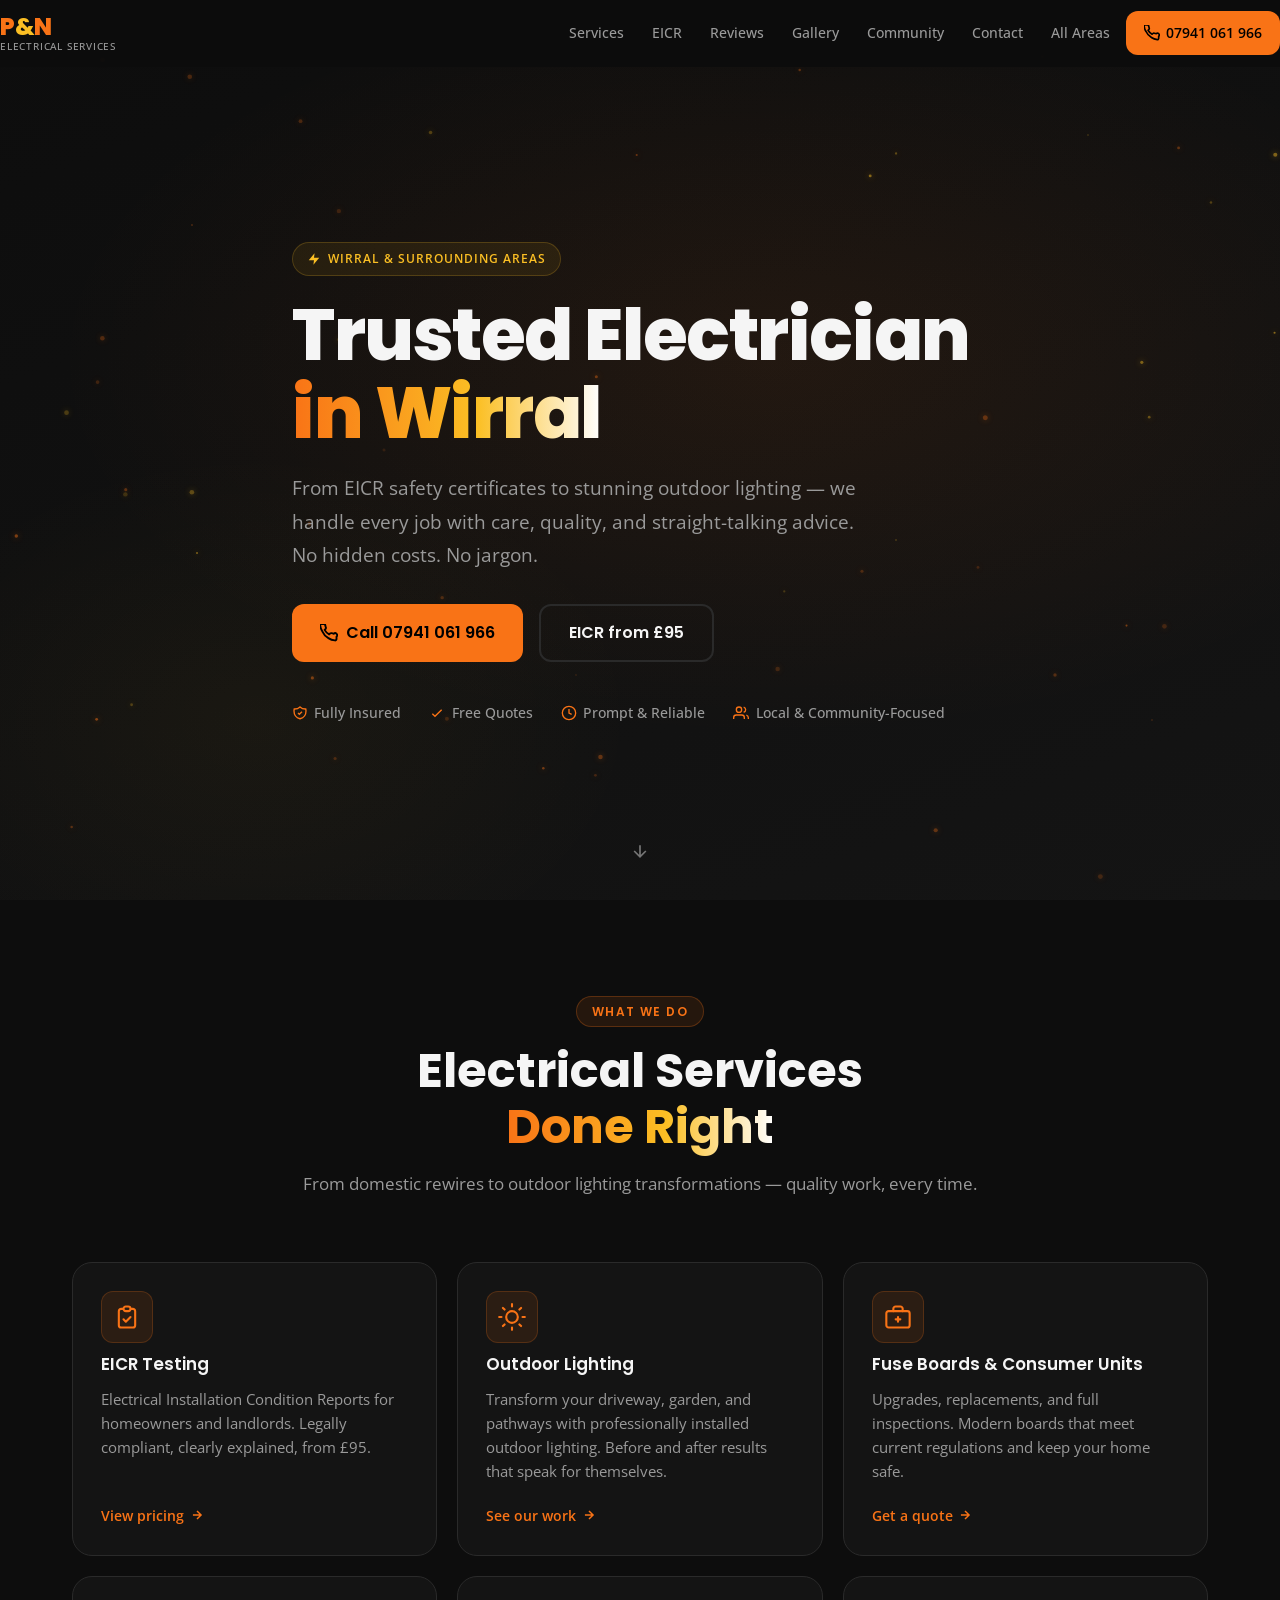
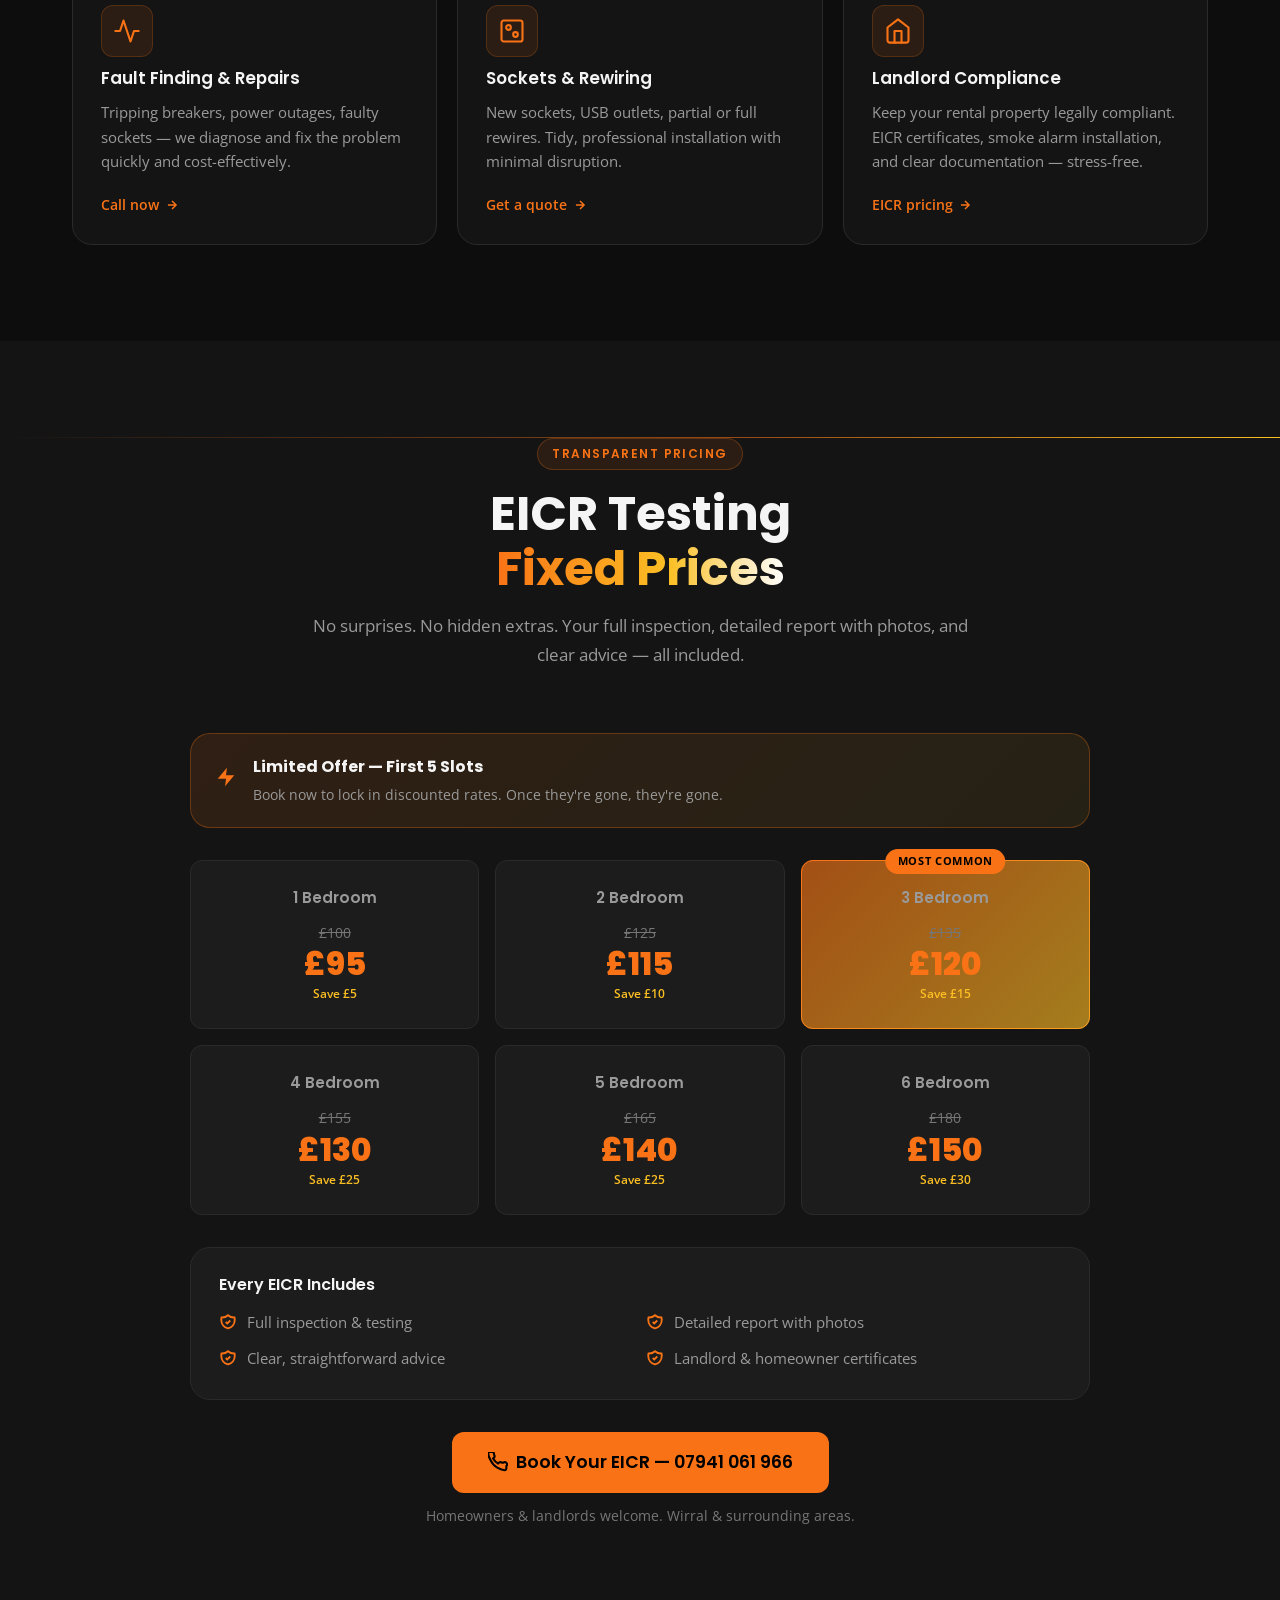
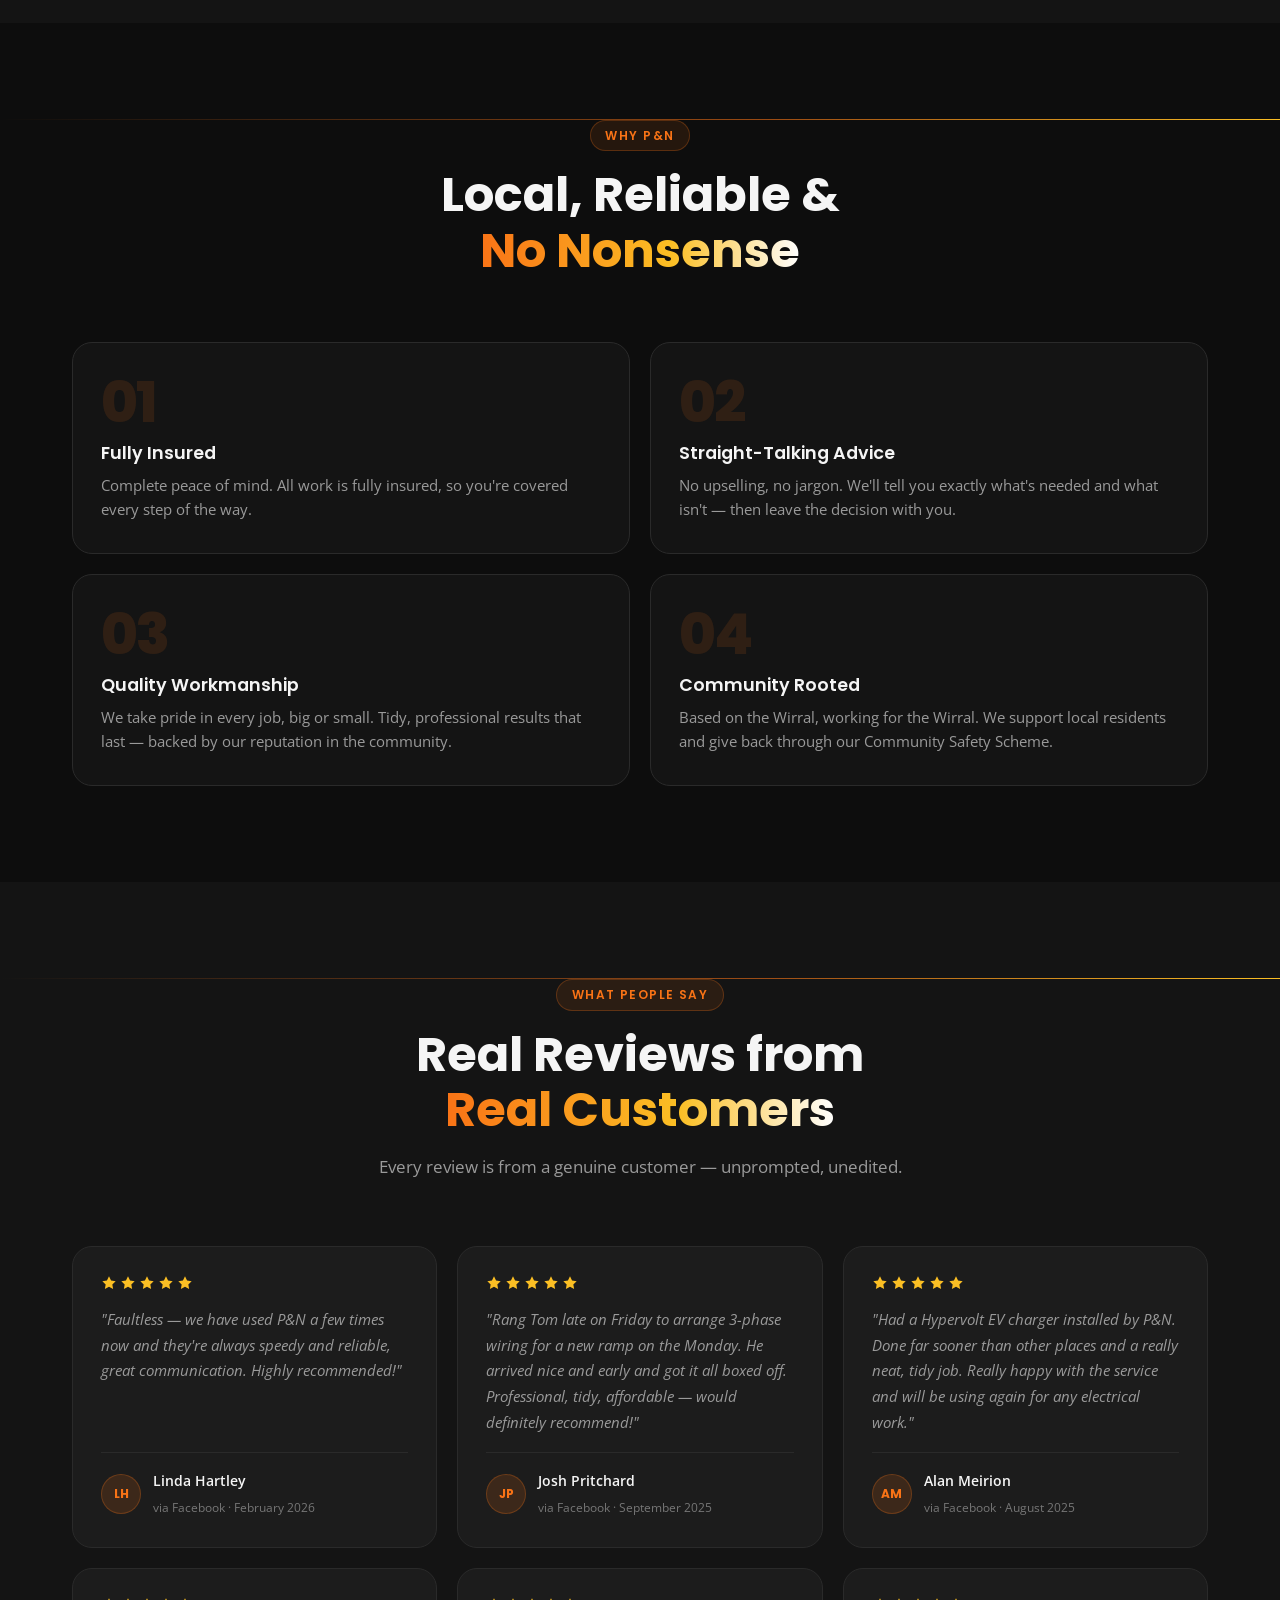
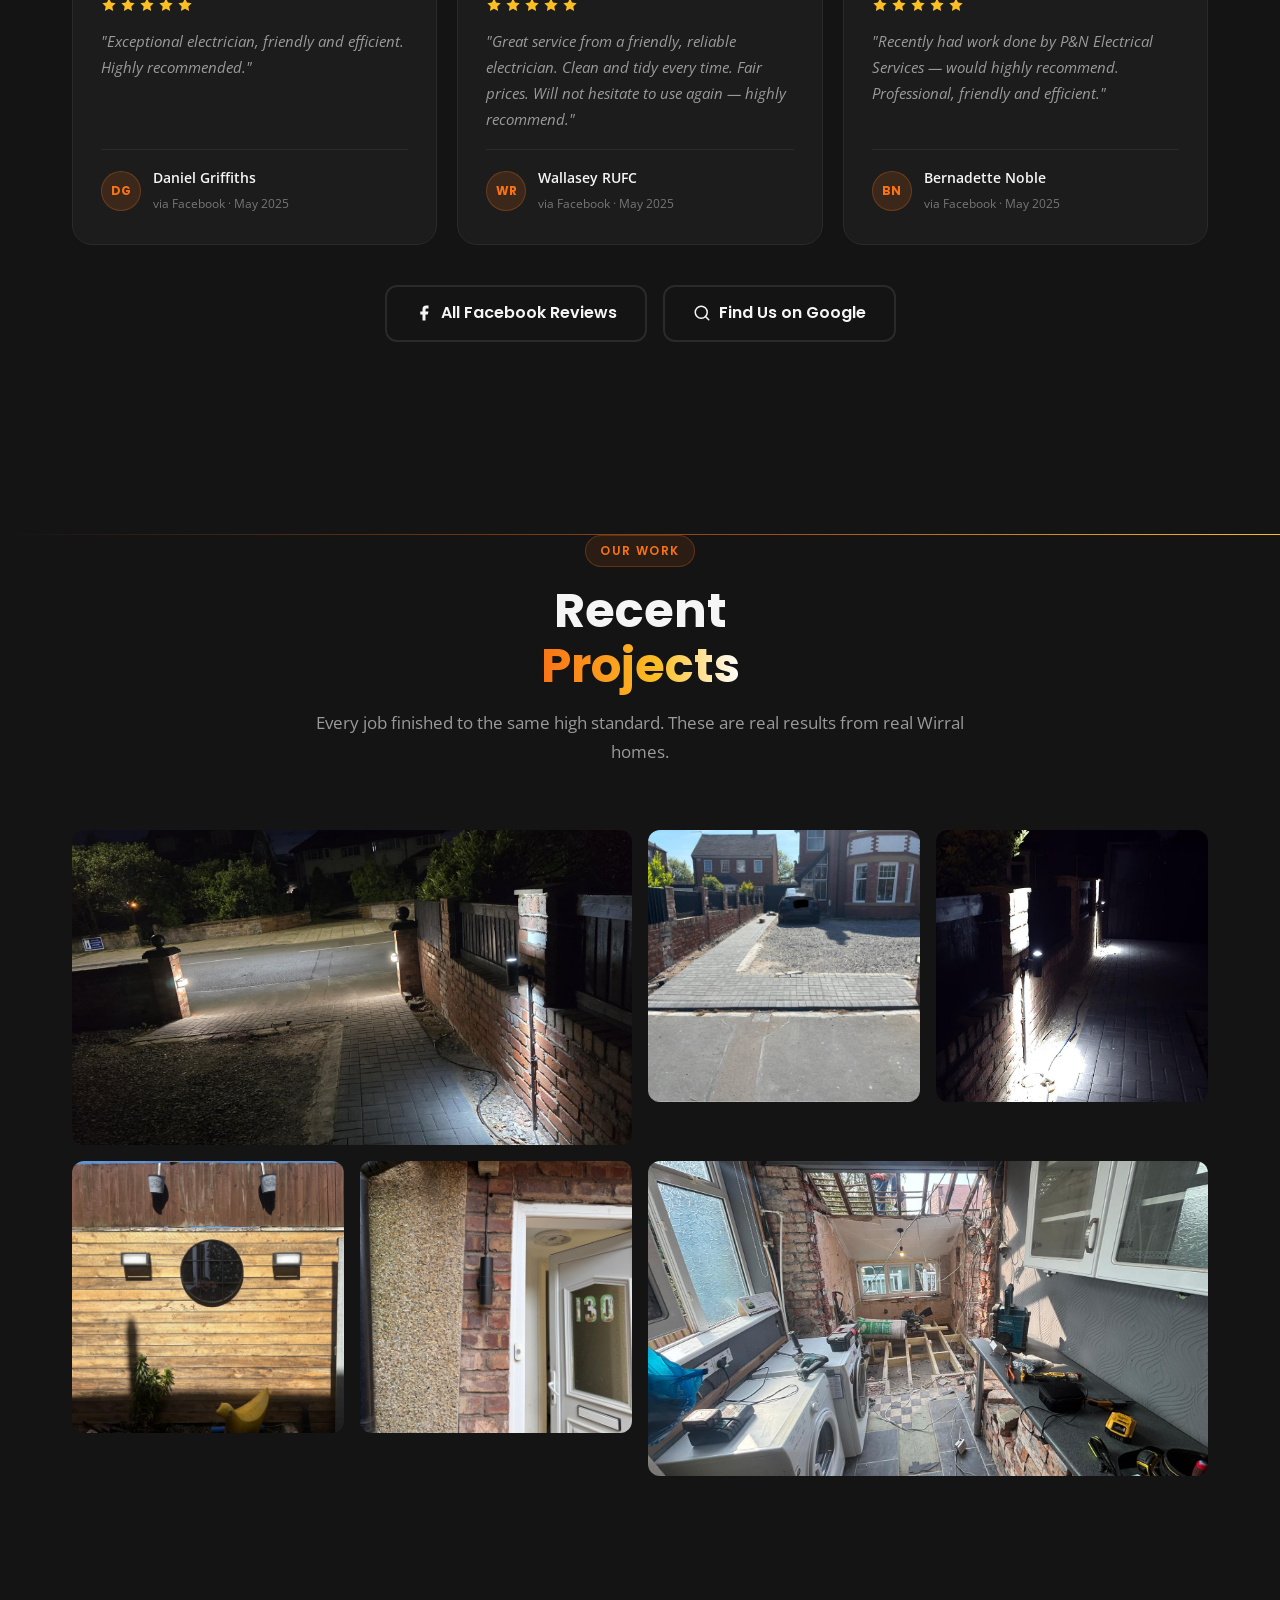
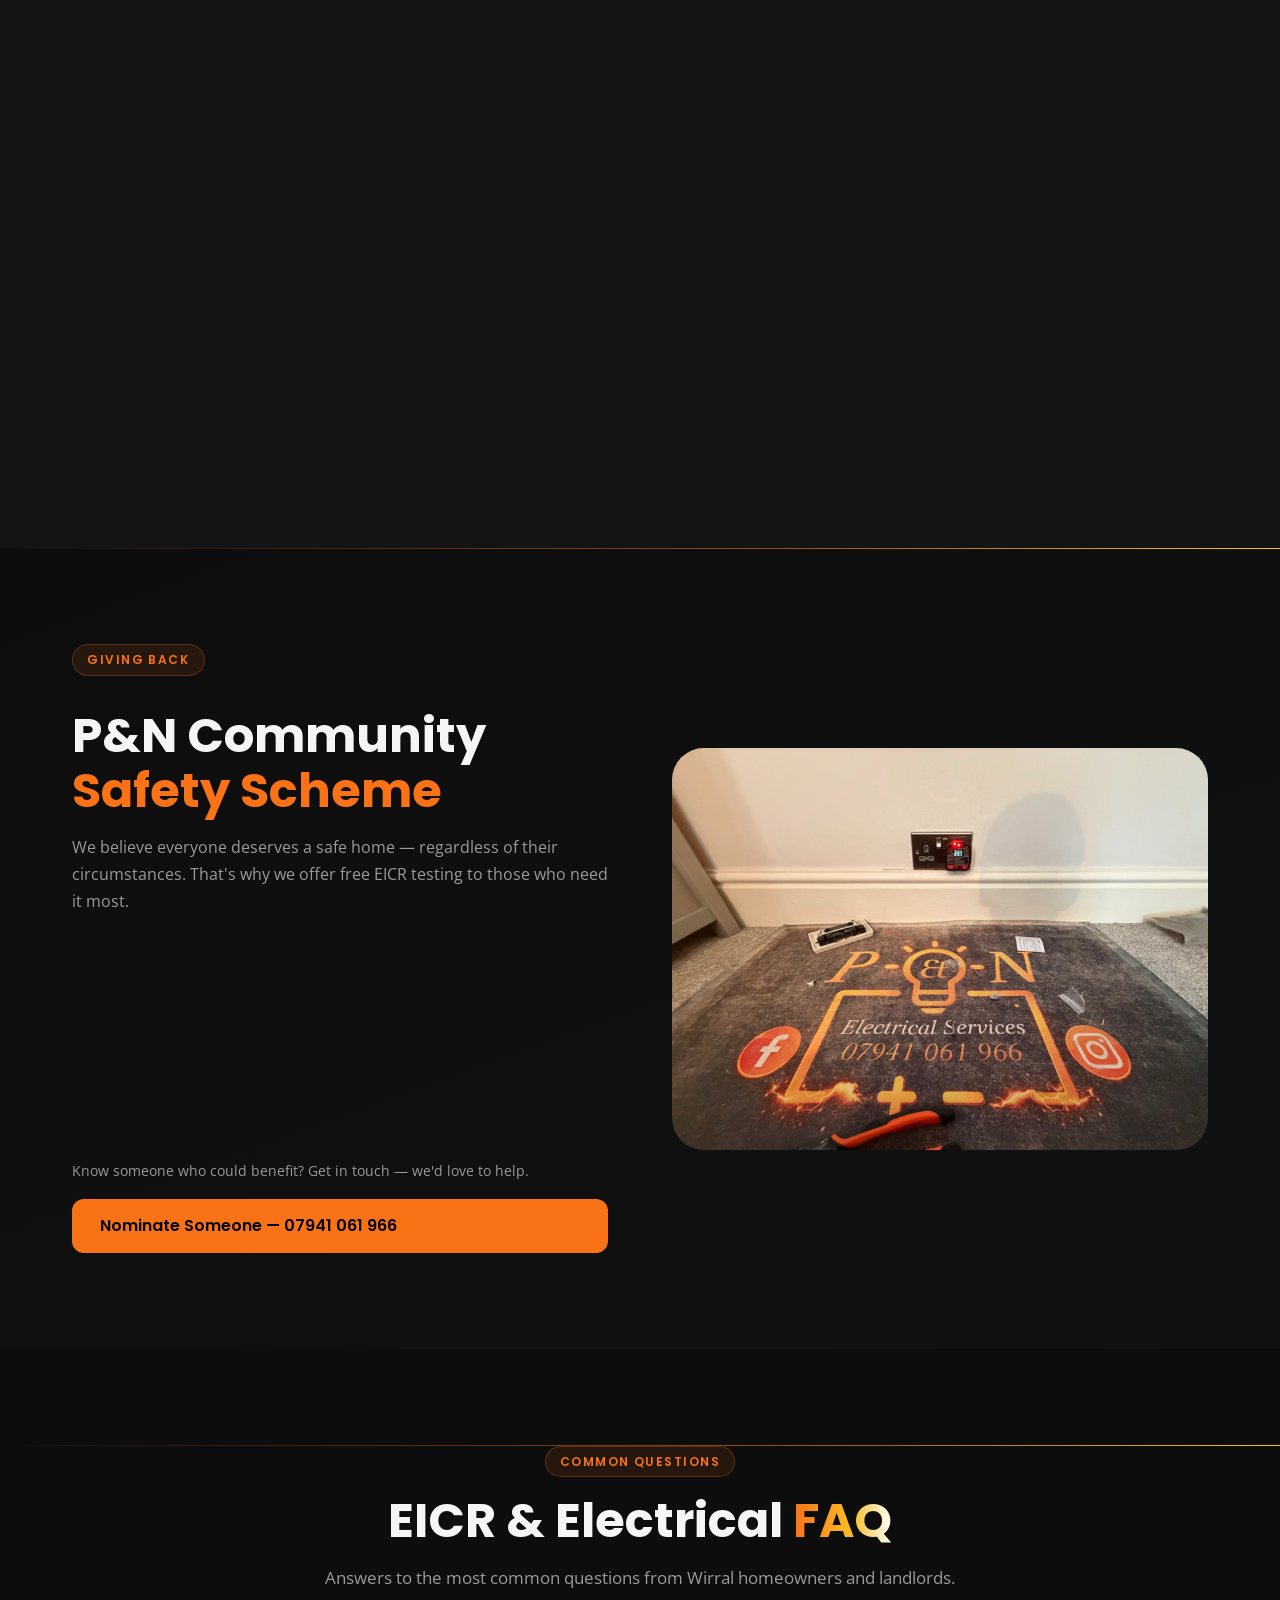
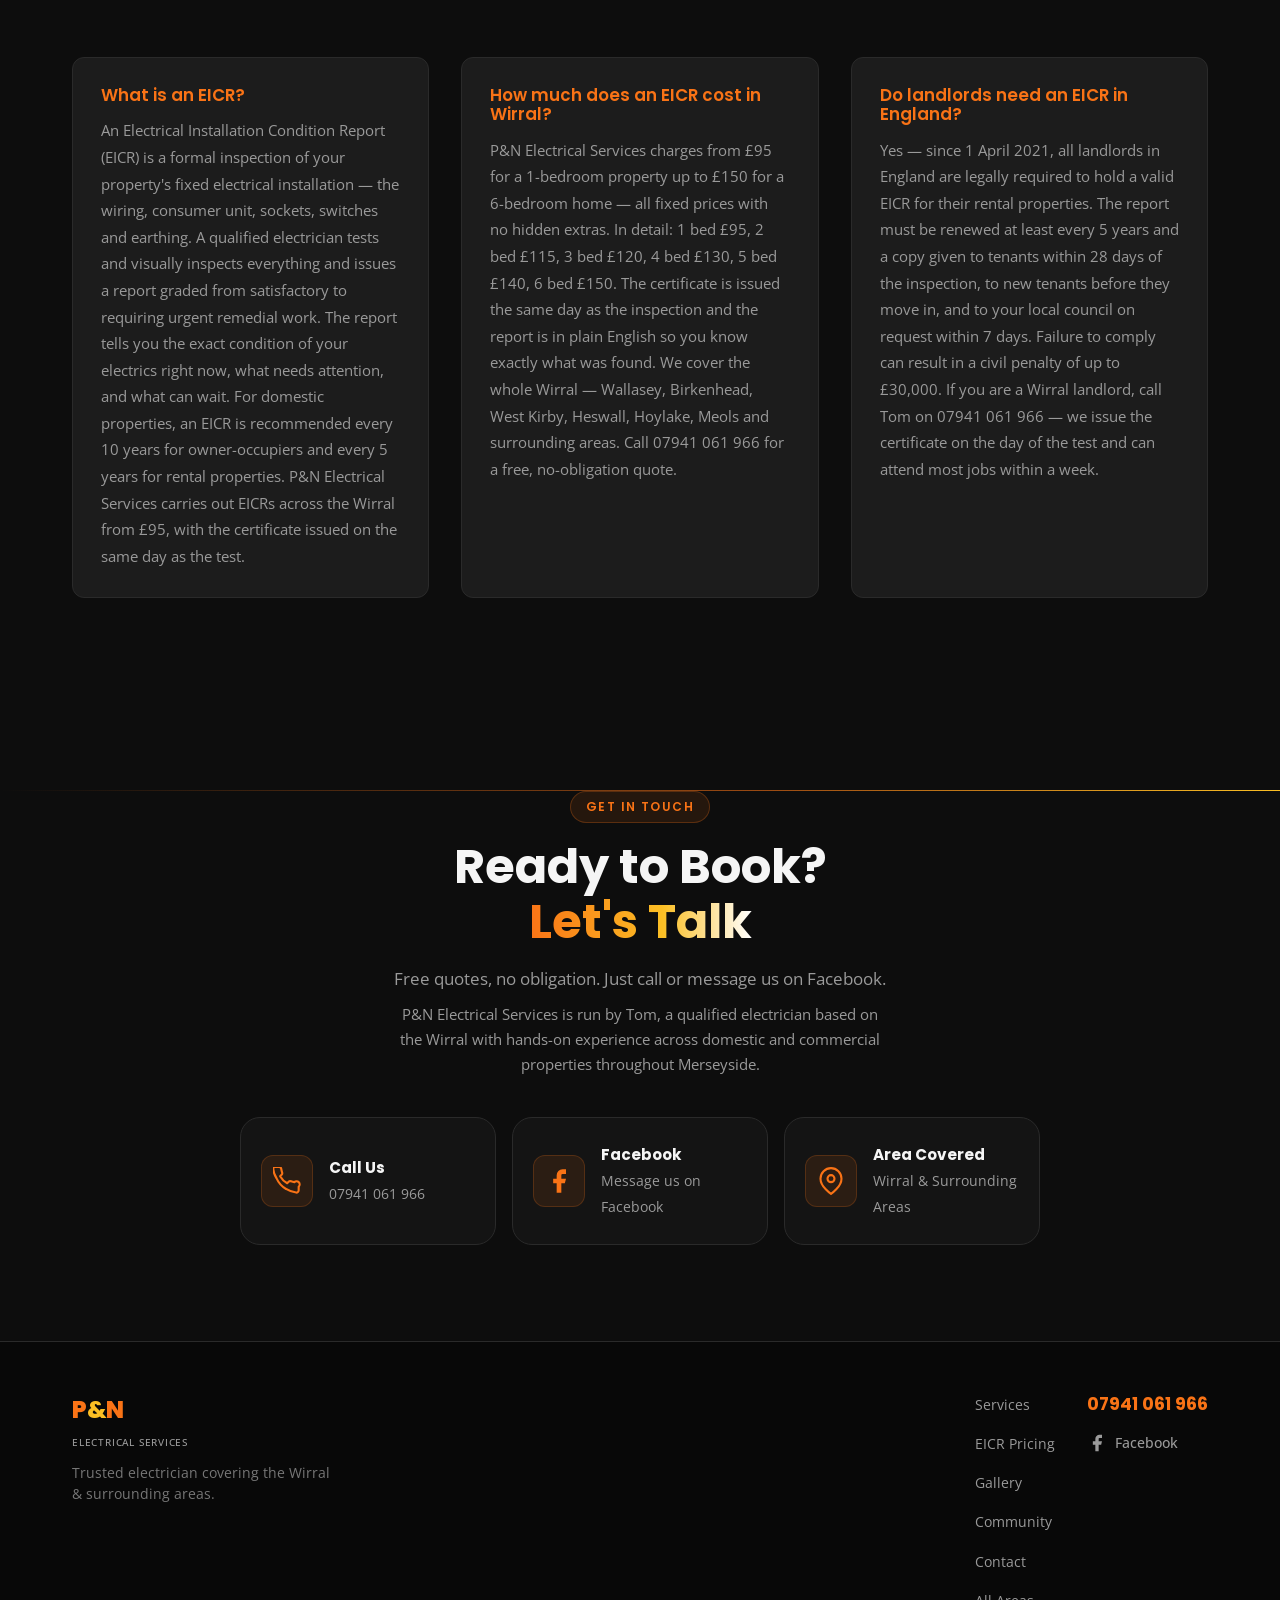
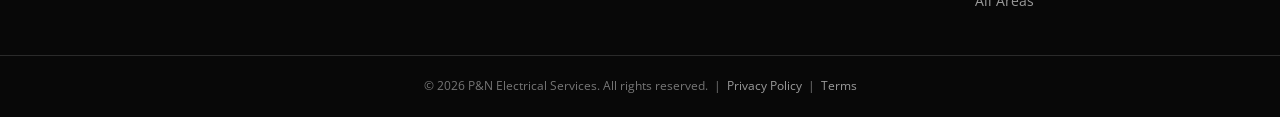
==== index.html @ fb9aa021 "feat: SEO audit fixes — schema, sitemap, llms.txt - FAQPage JSON-LD added to homepage (EICR pricing," ====
<!DOCTYPE html>
<html lang="en">
<head>
  <meta charset="UTF-8" />
  <meta name="viewport" content="width=device-width, initial-scale=1.0" />
  <meta name="description" content="P&N Electrical Services — trusted local electrician covering the Wirral and surrounding areas. EICR testing, outdoor lighting, rewiring, fuse boards and more. Call 07941 061 966." />
  <meta name="theme-color" content="#0D0D0D" />
  <title>P&N Electrical Services | Wirral Electrician | 07941 061 966</title>

  <!-- Favicon -->
  <link rel="icon" type="image/svg+xml" href="data:image/svg+xml,%3Csvg xmlns='http://www.w3.org/2000/svg' viewBox='0 0 32 32'%3E%3Crect width='32' height='32' rx='6' fill='%230D0D0D'/%3E%3Cpath d='M18 4L8 18h8l-2 10 10-14h-8z' fill='%23F97316'/%3E%3C/svg%3E" />

  <!-- Open Graph -->
  <meta property="og:title" content="P&N Electrical Services | Wirral Electrician" />
  <meta property="og:description" content="Trusted local electrician on the Wirral. EICR from £95, outdoor lighting, rewiring and more." />
  <meta property="og:image" content="https://pandnelectricwirral.co.uk/images/brand-logo-mat.jpg" />
  <meta property="og:image:width" content="1200" />
  <meta property="og:image:height" content="630" />
  <meta property="og:url" content="https://pandnelectricwirral.co.uk/" />
  <meta property="og:type" content="website" />
  <meta property="og:site_name" content="P&N Electrical Services" />
  <meta property="og:locale" content="en_GB" />
  <meta name="twitter:card" content="summary_large_image" />
  <meta name="twitter:title" content="P&N Electrical Services | Wirral Electrician" />
  <meta name="twitter:description" content="Trusted local electrician on the Wirral. EICR from £95, outdoor lighting, rewiring and more." />
  <meta name="twitter:image" content="https://pandnelectricwirral.co.uk/images/brand-logo-mat.jpg" />
  <link rel="canonical" href="https://pandnelectricwirral.co.uk/" />
  <script type="application/ld+json">{"@context":"https://schema.org","@type":"ElectricalContractor","@id":"https://pandnelectricwirral.co.uk/#business","name":"P&N Electrical Services","telephone":"+447941061966","url":"https://pandnelectricwirral.co.uk/","image":"https://pandnelectricwirral.co.uk/images/brand-logo-mat.jpg","sameAs":["https://www.facebook.com/share/1DViQmtfAq/","https://share.google/rT0Xs3v4Qorzj18Vh"],"address":{"@type":"PostalAddress","addressLocality":"Wirral","addressRegion":"Merseyside","postalCode":"CH41","addressCountry":"GB"},"geo":{"@type":"GeoCoordinates","latitude":53.41750,"longitude":-3.03560},"hasMap":"https://share.google/rT0Xs3v4Qorzj18Vh","founder":{"@type":"Person","name":"Tom"},"areaServed":[{"@type":"City","name":"Wallasey"},{"@type":"City","name":"Birkenhead"},{"@type":"City","name":"West Kirby"},{"@type":"City","name":"Heswall"},{"@type":"City","name":"Hoylake"},{"@type":"City","name":"Meols"},{"@type":"AdministrativeArea","name":"Wirral, Merseyside"}],"description":"Trusted local electrician covering the Wirral. EICR testing, outdoor lighting, rewiring, consumer units and more.","priceRange":"££","openingHoursSpecification":{"@type":"OpeningHoursSpecification","dayOfWeek":["Monday","Tuesday","Wednesday","Thursday","Friday","Saturday"],"opens":"08:00","closes":"18:00"},"aggregateRating":{"@type":"AggregateRating","ratingValue":"5","reviewCount":"6","bestRating":"5"},"hasOfferCatalog":{"@type":"OfferCatalog","name":"Electrical Services","itemListElement":[{"@type":"Offer","itemOffered":{"@type":"Service","name":"EICR 1 Bedroom"},"price":"95","priceCurrency":"GBP"},{"@type":"Offer","itemOffered":{"@type":"Service","name":"EICR 2 Bedroom"},"price":"115","priceCurrency":"GBP"},{"@type":"Offer","itemOffered":{"@type":"Service","name":"EICR 3 Bedroom"},"price":"120","priceCurrency":"GBP"},{"@type":"Offer","itemOffered":{"@type":"Service","name":"EICR 4 Bedroom"},"price":"130","priceCurrency":"GBP"},{"@type":"Offer","itemOffered":{"@type":"Service","name":"EICR 5 Bedroom"},"price":"140","priceCurrency":"GBP"},{"@type":"Offer","itemOffered":{"@type":"Service","name":"EICR 6 Bedroom"},"price":"150","priceCurrency":"GBP"}]}}</script>
  <script type="application/ld+json">{"@context":"https://schema.org","@type":"WebSite","@id":"https://pandnelectricwirral.co.uk/#website","url":"https://pandnelectricwirral.co.uk/","name":"P&N Electrical Services"}</script>
  <script type="application/ld+json">{"@context":"https://schema.org","@type":"FAQPage","mainEntity":[{"@type":"Question","name":"What is an EICR?","acceptedAnswer":{"@type":"Answer","text":"An Electrical Installation Condition Report (EICR) is a formal inspection of your property's fixed electrical installation — the wiring, consumer unit, sockets, switches and earthing. For domestic properties, an EICR is recommended every 10 years for owner-occupiers and every 5 years for rental properties. P&N Electrical Services carries out EICRs across the Wirral from £95, with the certificate issued on the same day."}},{"@type":"Question","name":"How much does an EICR cost in Wirral?","acceptedAnswer":{"@type":"Answer","text":"P&N Electrical Services charges from £95 for a 1-bedroom property up to £150 for a 6-bedroom home — fixed prices with no hidden extras. 1 bed £95, 2 bed £115, 3 bed £120, 4 bed £130, 5 bed £140, 6 bed £150. Call 07941 061 966 for a free quote."}},{"@type":"Question","name":"Do landlords need an EICR in England?","acceptedAnswer":{"@type":"Answer","text":"Yes. Since 1 April 2021, all landlords in England must hold a valid EICR renewed at least every 5 years. Failure to comply can result in a civil penalty of up to £30,000. P&N Electrical Services issues the certificate on the day of the test."}}]}</script>

  <!-- Fonts — non-blocking -->
  <link rel="preconnect" href="https://fonts.googleapis.com" />
  <link rel="preconnect" href="https://fonts.gstatic.com" crossorigin />
  <link rel="stylesheet" media="print" onload="this.media='all'" href="https://fonts.googleapis.com/css2?family=Poppins:wght@400;600;700;800&family=Open+Sans:wght@400;500;600&display=swap" />
  <noscript><link rel="stylesheet" href="https://fonts.googleapis.com/css2?family=Poppins:wght@400;600;700;800&family=Open+Sans:wght@400;500;600&display=swap" /></noscript>

  <link rel="stylesheet" href="styles.css" />
</head>
<body>

  <!-- ═══════════════════════════════════════
       NAVIGATION
  ═══════════════════════════════════════ -->
  <header class="nav-header" id="top">
    <nav class="nav-inner" aria-label="Main navigation">
      <a href="#top" class="nav-logo" aria-label="P&N Electrical Services — back to top">
        <span class="logo-pn">P<span class="amp">&amp;</span>N</span>
        <span class="logo-sub">Electrical Services</span>
      </a>

      <ul class="nav-links" id="navLinks" role="list">
        <li><a href="#services">Services</a></li>
        <li><a href="#eicr">EICR</a></li>
        <li><a href="#reviews">Reviews</a></li>
        <li><a href="#gallery">Gallery</a></li>
        <li><a href="#community">Community</a></li>
        <li><a href="#contact">Contact</a></li>
        <li><a href="areas/">All Areas</a></li>
        <li>
          <a href="tel:07941061966" class="nav-cta" aria-label="Call us on 07941 061 966">
            <svg width="16" height="16" viewBox="0 0 24 24" fill="none" stroke="currentColor" stroke-width="2.5" stroke-linecap="round" stroke-linejoin="round" aria-hidden="true">
              <path d="M22 16.92v3a2 2 0 01-2.18 2 19.79 19.79 0 01-8.63-3.07A19.5 19.5 0 013.07 9.8 19.79 19.79 0 01.1 1.17 2 2 0 012.1 0h3a2 2 0 012 1.72 12.84 12.84 0 00.7 2.81 2 2 0 01-.45 2.11L6.11 7.84a16 16 0 006.06 6.06l1.2-1.2a2 2 0 012.11-.45 12.84 12.84 0 002.81.7A2 2 0 0122 16.92z"/>
            </svg>
            07941 061 966
          </a>
        </li>
      </ul>

      <button class="hamburger" id="hamburger" aria-expanded="false" aria-controls="navLinks" aria-label="Toggle navigation menu">
        <span></span><span></span><span></span>
      </button>
    </nav>
  </header>

  <main>

    <!-- ═══════════════════════════════════════
         HERO
    ═══════════════════════════════════════ -->
    <section class="hero" aria-labelledby="hero-heading">
      <div class="hero-bg" aria-hidden="true">
        <div class="hero-sparks"></div>
      </div>
      <div class="container hero-content">
        <div class="hero-badge">
          <svg width="14" height="14" viewBox="0 0 24 24" fill="currentColor" aria-hidden="true"><path d="M13 2L3 14h9l-1 8 10-12h-9l1-8z"/></svg>
          Wirral &amp; Surrounding Areas
        </div>
        <h1 id="hero-heading">
          Trusted Electrician<br />
          <span class="accent">in Wirral</span>
        </h1>
        <p class="hero-sub">
          From EICR safety certificates to stunning outdoor lighting — we handle every job with care, quality, and straight-talking advice. No hidden costs. No jargon.
        </p>
        <div class="hero-actions">
          <a href="tel:07941061966" class="btn btn-primary">
            <svg width="18" height="18" viewBox="0 0 24 24" fill="none" stroke="currentColor" stroke-width="2.5" stroke-linecap="round" stroke-linejoin="round" aria-hidden="true"><path d="M22 16.92v3a2 2 0 01-2.18 2 19.79 19.79 0 01-8.63-3.07A19.5 19.5 0 013.07 9.8 19.79 19.79 0 01.1 1.17 2 2 0 012.1 0h3a2 2 0 012 1.72 12.84 12.84 0 00.7 2.81 2 2 0 01-.45 2.11L6.11 7.84a16 16 0 006.06 6.06l1.2-1.2a2 2 0 012.11-.45 12.84 12.84 0 002.81.7A2 2 0 0122 16.92z"/></svg>
            Call 07941 061 966
          </a>
          <a href="#eicr" class="btn btn-secondary">EICR from £95</a>
        </div>
        <div class="hero-trust" aria-label="Trust signals">
          <div class="trust-item">
            <svg width="16" height="16" viewBox="0 0 24 24" fill="none" stroke="currentColor" stroke-width="2" aria-hidden="true"><path d="M9 12l2 2 4-4m5.618-4.016A11.955 11.955 0 0112 2.944a11.955 11.955 0 01-8.618 3.04A12.02 12.02 0 003 9c0 5.591 3.824 10.29 9 11.622 5.176-1.332 9-6.03 9-11.622 0-1.042-.133-2.052-.382-3.016z"/></svg>
            Fully Insured
          </div>
          <div class="trust-item">
            <svg width="16" height="16" viewBox="0 0 24 24" fill="none" stroke="currentColor" stroke-width="2" aria-hidden="true"><path d="M5 13l4 4L19 7"/></svg>
            Free Quotes
          </div>
          <div class="trust-item">
            <svg width="16" height="16" viewBox="0 0 24 24" fill="none" stroke="currentColor" stroke-width="2" aria-hidden="true"><circle cx="12" cy="12" r="10"/><path d="M12 6v6l4 2"/></svg>
            Prompt &amp; Reliable
          </div>
          <div class="trust-item">
            <svg width="16" height="16" viewBox="0 0 24 24" fill="none" stroke="currentColor" stroke-width="2" aria-hidden="true"><path d="M17 21v-2a4 4 0 00-4-4H5a4 4 0 00-4 4v2"/><circle cx="9" cy="7" r="4"/><path d="M23 21v-2a4 4 0 00-3-3.87"/><path d="M16 3.13a4 4 0 010 7.75"/></svg>
            Local &amp; Community-Focused
          </div>
        </div>
      </div>
      <div class="hero-scroll" aria-hidden="true">
        <svg width="20" height="20" viewBox="0 0 24 24" fill="none" stroke="currentColor" stroke-width="2"><path d="M12 5v14M5 12l7 7 7-7"/></svg>
      </div>
    </section>

    <!-- ═══════════════════════════════════════
         SERVICES
    ═══════════════════════════════════════ -->
    <section class="section" id="services" aria-labelledby="services-heading">
      <div class="container">
        <div class="section-header">
          <span class="section-label">What We Do</span>
          <h2 id="services-heading">Electrical Services<br /><span class="accent">Done Right</span></h2>
          <p>From domestic rewires to outdoor lighting transformations — quality work, every time.</p>
        </div>

        <div class="services-grid">

          <article class="service-card">
            <div class="service-icon" aria-hidden="true">
              <svg width="28" height="28" viewBox="0 0 24 24" fill="none" stroke="currentColor" stroke-width="1.8" stroke-linecap="round" stroke-linejoin="round"><path d="M9 5H7a2 2 0 00-2 2v12a2 2 0 002 2h10a2 2 0 002-2V7a2 2 0 00-2-2h-2M9 5a2 2 0 002 2h2a2 2 0 002-2M9 5a2 2 0 012-2h2a2 2 0 012 2m-6 9l2 2 4-4"/></svg>
            </div>
            <h3>EICR Testing</h3>
            <p>Electrical Installation Condition Reports for homeowners and landlords. Legally compliant, clearly explained, from £95.</p>
            <a href="#eicr" class="card-link">
              View pricing
              <svg width="14" height="14" viewBox="0 0 24 24" fill="none" stroke="currentColor" stroke-width="2.5"><path d="M5 12h14M12 5l7 7-7 7"/></svg>
            </a>
          </article>

          <article class="service-card">
            <div class="service-icon" aria-hidden="true">
              <svg width="28" height="28" viewBox="0 0 24 24" fill="none" stroke="currentColor" stroke-width="1.8" stroke-linecap="round" stroke-linejoin="round"><circle cx="12" cy="12" r="5"/><path d="M12 1v2M12 21v2M4.22 4.22l1.42 1.42M18.36 18.36l1.42 1.42M1 12h2M21 12h2M4.22 19.78l1.42-1.42M18.36 5.64l1.42-1.42"/></svg>
            </div>
            <h3>Outdoor Lighting</h3>
            <p>Transform your driveway, garden, and pathways with professionally installed outdoor lighting. Before and after results that speak for themselves.</p>
            <a href="#gallery" class="card-link">
              See our work
              <svg width="14" height="14" viewBox="0 0 24 24" fill="none" stroke="currentColor" stroke-width="2.5"><path d="M5 12h14M12 5l7 7-7 7"/></svg>
            </a>
          </article>

          <article class="service-card">
            <div class="service-icon" aria-hidden="true">
              <svg width="28" height="28" viewBox="0 0 24 24" fill="none" stroke="currentColor" stroke-width="1.8" stroke-linecap="round" stroke-linejoin="round"><rect x="2" y="7" width="20" height="14" rx="2"/><path d="M16 7V5a2 2 0 00-2-2h-4a2 2 0 00-2 2v2"/><line x1="12" y1="12" x2="12" y2="16"/><line x1="10" y1="14" x2="14" y2="14"/></svg>
            </div>
            <h3>Fuse Boards &amp; Consumer Units</h3>
            <p>Upgrades, replacements, and full inspections. Modern boards that meet current regulations and keep your home safe.</p>
            <a href="tel:07941061966" class="card-link">
              Get a quote
              <svg width="14" height="14" viewBox="0 0 24 24" fill="none" stroke="currentColor" stroke-width="2.5"><path d="M5 12h14M12 5l7 7-7 7"/></svg>
            </a>
          </article>

          <article class="service-card">
            <div class="service-icon" aria-hidden="true">
              <svg width="28" height="28" viewBox="0 0 24 24" fill="none" stroke="currentColor" stroke-width="1.8" stroke-linecap="round" stroke-linejoin="round"><polyline points="22 12 18 12 15 21 9 3 6 12 2 12"/></svg>
            </div>
            <h3>Fault Finding &amp; Repairs</h3>
            <p>Tripping breakers, power outages, faulty sockets — we diagnose and fix the problem quickly and cost-effectively.</p>
            <a href="tel:07941061966" class="card-link">
              Call now
              <svg width="14" height="14" viewBox="0 0 24 24" fill="none" stroke="currentColor" stroke-width="2.5"><path d="M5 12h14M12 5l7 7-7 7"/></svg>
            </a>
          </article>

          <article class="service-card">
            <div class="service-icon" aria-hidden="true">
              <svg width="28" height="28" viewBox="0 0 24 24" fill="none" stroke="currentColor" stroke-width="1.8" stroke-linecap="round" stroke-linejoin="round"><rect x="3" y="3" width="18" height="18" rx="2"/><circle cx="9" cy="9" r="2"/><circle cx="15" cy="15" r="2"/></svg>
            </div>
            <h3>Sockets &amp; Rewiring</h3>
            <p>New sockets, USB outlets, partial or full rewires. Tidy, professional installation with minimal disruption.</p>
            <a href="tel:07941061966" class="card-link">
              Get a quote
              <svg width="14" height="14" viewBox="0 0 24 24" fill="none" stroke="currentColor" stroke-width="2.5"><path d="M5 12h14M12 5l7 7-7 7"/></svg>
            </a>
          </article>

          <article class="service-card">
            <div class="service-icon" aria-hidden="true">
              <svg width="28" height="28" viewBox="0 0 24 24" fill="none" stroke="currentColor" stroke-width="1.8" stroke-linecap="round" stroke-linejoin="round"><path d="M3 9l9-7 9 7v11a2 2 0 01-2 2H5a2 2 0 01-2-2z"/><polyline points="9 22 9 12 15 12 15 22"/></svg>
            </div>
            <h3>Landlord Compliance</h3>
            <p>Keep your rental property legally compliant. EICR certificates, smoke alarm installation, and clear documentation — stress-free.</p>
            <a href="#eicr" class="card-link">
              EICR pricing
              <svg width="14" height="14" viewBox="0 0 24 24" fill="none" stroke="currentColor" stroke-width="2.5"><path d="M5 12h14M12 5l7 7-7 7"/></svg>
            </a>
          </article>

        </div>
      </div>
    </section>

    <!-- ═══════════════════════════════════════
         EICR PRICING
    ═══════════════════════════════════════ -->
    <section class="section section-dark" id="eicr" aria-labelledby="eicr-heading">
      <div class="container">
        <div class="section-header">
          <span class="section-label">Transparent Pricing</span>
          <h2 id="eicr-heading">EICR Testing<br /><span class="accent">Fixed Prices</span></h2>
          <p>No surprises. No hidden extras. Your full inspection, detailed report with photos, and clear advice — all included.</p>
        </div>

        <div class="eicr-wrapper">
          <div class="eicr-promo" role="note" aria-label="Limited offer">
            <div class="promo-bolt" aria-hidden="true">
              <svg width="22" height="22" viewBox="0 0 24 24" fill="currentColor"><path d="M13 2L3 14h9l-1 8 10-12h-9l1-8z"/></svg>
            </div>
            <div>
              <strong>Limited Offer — First 5 Slots</strong>
              <span>Book now to lock in discounted rates. Once they're gone, they're gone.</span>
            </div>
          </div>

          <div class="pricing-grid">
            <div class="price-card">
              <div class="price-beds">1 Bedroom</div>
              <div class="price-normal" aria-label="Normal price £100"><del aria-hidden="true">£100</del></div>
              <div class="price-offer" aria-label="Offer price £95">£95</div>
              <div class="price-save">Save £5</div>
            </div>
            <div class="price-card">
              <div class="price-beds">2 Bedroom</div>
              <div class="price-normal" aria-label="Normal price £125"><del aria-hidden="true">£125</del></div>
              <div class="price-offer" aria-label="Offer price £115">£115</div>
              <div class="price-save">Save £10</div>
            </div>
            <div class="price-card price-card--featured">
              <div class="price-badge">Most Common</div>
              <div class="price-beds">3 Bedroom</div>
              <div class="price-normal" aria-label="Normal price £135"><del aria-hidden="true">£135</del></div>
              <div class="price-offer" aria-label="Offer price £120">£120</div>
              <div class="price-save">Save £15</div>
            </div>
            <div class="price-card">
              <div class="price-beds">4 Bedroom</div>
              <div class="price-normal" aria-label="Normal price £155"><del aria-hidden="true">£155</del></div>
              <div class="price-offer" aria-label="Offer price £130">£130</div>
              <div class="price-save">Save £25</div>
            </div>
            <div class="price-card">
              <div class="price-beds">5 Bedroom</div>
              <div class="price-normal" aria-label="Normal price £165"><del aria-hidden="true">£165</del></div>
              <div class="price-offer" aria-label="Offer price £140">£140</div>
              <div class="price-save">Save £25</div>
            </div>
            <div class="price-card">
              <div class="price-beds">6 Bedroom</div>
              <div class="price-normal" aria-label="Normal price £180"><del aria-hidden="true">£180</del></div>
              <div class="price-offer" aria-label="Offer price £150">£150</div>
              <div class="price-save">Save £30</div>
            </div>
          </div>

          <div class="eicr-includes">
            <h3>Every EICR Includes</h3>
            <ul class="includes-list" role="list">
              <li>
                <svg width="18" height="18" viewBox="0 0 24 24" fill="none" stroke="currentColor" stroke-width="2.5" aria-hidden="true"><path d="M9 12l2 2 4-4m5.618-4.016A11.955 11.955 0 0112 2.944a11.955 11.955 0 01-8.618 3.04A12.02 12.02 0 003 9c0 5.591 3.824 10.29 9 11.622 5.176-1.332 9-6.03 9-11.622 0-1.042-.133-2.052-.382-3.016z"/></svg>
                Full inspection &amp; testing
              </li>
              <li>
                <svg width="18" height="18" viewBox="0 0 24 24" fill="none" stroke="currentColor" stroke-width="2.5" aria-hidden="true"><path d="M9 12l2 2 4-4m5.618-4.016A11.955 11.955 0 0112 2.944a11.955 11.955 0 01-8.618 3.04A12.02 12.02 0 003 9c0 5.591 3.824 10.29 9 11.622 5.176-1.332 9-6.03 9-11.622 0-1.042-.133-2.052-.382-3.016z"/></svg>
                Detailed report with photos
              </li>
              <li>
                <svg width="18" height="18" viewBox="0 0 24 24" fill="none" stroke="currentColor" stroke-width="2.5" aria-hidden="true"><path d="M9 12l2 2 4-4m5.618-4.016A11.955 11.955 0 0112 2.944a11.955 11.955 0 01-8.618 3.04A12.02 12.02 0 003 9c0 5.591 3.824 10.29 9 11.622 5.176-1.332 9-6.03 9-11.622 0-1.042-.133-2.052-.382-3.016z"/></svg>
                Clear, straightforward advice
              </li>
              <li>
                <svg width="18" height="18" viewBox="0 0 24 24" fill="none" stroke="currentColor" stroke-width="2.5" aria-hidden="true"><path d="M9 12l2 2 4-4m5.618-4.016A11.955 11.955 0 0112 2.944a11.955 11.955 0 01-8.618 3.04A12.02 12.02 0 003 9c0 5.591 3.824 10.29 9 11.622 5.176-1.332 9-6.03 9-11.622 0-1.042-.133-2.052-.382-3.016z"/></svg>
                Landlord &amp; homeowner certificates
              </li>
            </ul>
          </div>

          <div class="eicr-cta">
            <a href="tel:07941061966" class="btn btn-primary btn-lg">
              <svg width="20" height="20" viewBox="0 0 24 24" fill="none" stroke="currentColor" stroke-width="2.5" stroke-linecap="round" stroke-linejoin="round" aria-hidden="true"><path d="M22 16.92v3a2 2 0 01-2.18 2 19.79 19.79 0 01-8.63-3.07A19.5 19.5 0 013.07 9.8 19.79 19.79 0 01.1 1.17 2 2 0 012.1 0h3a2 2 0 012 1.72 12.84 12.84 0 00.7 2.81 2 2 0 01-.45 2.11L6.11 7.84a16 16 0 006.06 6.06l1.2-1.2a2 2 0 012.11-.45 12.84 12.84 0 002.81.7A2 2 0 0122 16.92z"/></svg>
              Book Your EICR — 07941 061 966
            </a>
            <p class="eicr-note">Homeowners &amp; landlords welcome. Wirral &amp; surrounding areas.</p>
          </div>
        </div>
      </div>
    </section>

    <!-- ═══════════════════════════════════════
         WHY CHOOSE US
    ═══════════════════════════════════════ -->
    <section class="section" id="why" aria-labelledby="why-heading">
      <div class="container">
        <div class="section-header">
          <span class="section-label">Why P&amp;N</span>
          <h2 id="why-heading">Local, Reliable &amp;<br /><span class="accent">No Nonsense</span></h2>
        </div>
        <div class="why-grid">
          <div class="why-card">
            <div class="why-number" aria-hidden="true">01</div>
            <h3>Fully Insured</h3>
            <p>Complete peace of mind. All work is fully insured, so you're covered every step of the way.</p>
          </div>
          <div class="why-card">
            <div class="why-number" aria-hidden="true">02</div>
            <h3>Straight-Talking Advice</h3>
            <p>No upselling, no jargon. We'll tell you exactly what's needed and what isn't — then leave the decision with you.</p>
          </div>
          <div class="why-card">
            <div class="why-number" aria-hidden="true">03</div>
            <h3>Quality Workmanship</h3>
            <p>We take pride in every job, big or small. Tidy, professional results that last — backed by our reputation in the community.</p>
          </div>
          <div class="why-card">
            <div class="why-number" aria-hidden="true">04</div>
            <h3>Community Rooted</h3>
            <p>Based on the Wirral, working for the Wirral. We support local residents and give back through our Community Safety Scheme.</p>
          </div>
        </div>
      </div>
    </section>

    <!-- ═══════════════════════════════════════
         REVIEWS
    ═══════════════════════════════════════ -->
    <section class="section section-dark" id="reviews" aria-labelledby="reviews-heading">
      <div class="container">
        <div class="section-header">
          <span class="section-label">What People Say</span>
          <h2 id="reviews-heading">Real Reviews from<br /><span class="accent">Real Customers</span></h2>
          <p>Every review is from a genuine customer — unprompted, unedited.</p>
        </div>

        <div class="reviews-grid">

          <article class="review-card">
            <div class="review-stars" aria-label="5 stars out of 5">
              <svg width="16" height="16" viewBox="0 0 24 24" fill="currentColor" aria-hidden="true"><path d="M12 2l3.09 6.26L22 9.27l-5 4.87 1.18 6.88L12 17.77l-6.18 3.25L7 14.14 2 9.27l6.91-1.01L12 2z"/></svg>
              <svg width="16" height="16" viewBox="0 0 24 24" fill="currentColor" aria-hidden="true"><path d="M12 2l3.09 6.26L22 9.27l-5 4.87 1.18 6.88L12 17.77l-6.18 3.25L7 14.14 2 9.27l6.91-1.01L12 2z"/></svg>
              <svg width="16" height="16" viewBox="0 0 24 24" fill="currentColor" aria-hidden="true"><path d="M12 2l3.09 6.26L22 9.27l-5 4.87 1.18 6.88L12 17.77l-6.18 3.25L7 14.14 2 9.27l6.91-1.01L12 2z"/></svg>
              <svg width="16" height="16" viewBox="0 0 24 24" fill="currentColor" aria-hidden="true"><path d="M12 2l3.09 6.26L22 9.27l-5 4.87 1.18 6.88L12 17.77l-6.18 3.25L7 14.14 2 9.27l6.91-1.01L12 2z"/></svg>
              <svg width="16" height="16" viewBox="0 0 24 24" fill="currentColor" aria-hidden="true"><path d="M12 2l3.09 6.26L22 9.27l-5 4.87 1.18 6.88L12 17.77l-6.18 3.25L7 14.14 2 9.27l6.91-1.01L12 2z"/></svg>
            </div>
            <blockquote>
              <p>"Faultless — we have used P&amp;N a few times now and they're always speedy and reliable, great communication. Highly recommended!"</p>
            </blockquote>
            <footer class="review-author">
              <div class="review-avatar" aria-hidden="true">LH</div>
              <div>
                <strong>Linda Hartley</strong>
                <span>via Facebook · February 2026</span>
              </div>
            </footer>
          </article>

          <article class="review-card">
            <div class="review-stars" aria-label="5 stars out of 5">
              <svg width="16" height="16" viewBox="0 0 24 24" fill="currentColor" aria-hidden="true"><path d="M12 2l3.09 6.26L22 9.27l-5 4.87 1.18 6.88L12 17.77l-6.18 3.25L7 14.14 2 9.27l6.91-1.01L12 2z"/></svg>
              <svg width="16" height="16" viewBox="0 0 24 24" fill="currentColor" aria-hidden="true"><path d="M12 2l3.09 6.26L22 9.27l-5 4.87 1.18 6.88L12 17.77l-6.18 3.25L7 14.14 2 9.27l6.91-1.01L12 2z"/></svg>
              <svg width="16" height="16" viewBox="0 0 24 24" fill="currentColor" aria-hidden="true"><path d="M12 2l3.09 6.26L22 9.27l-5 4.87 1.18 6.88L12 17.77l-6.18 3.25L7 14.14 2 9.27l6.91-1.01L12 2z"/></svg>
              <svg width="16" height="16" viewBox="0 0 24 24" fill="currentColor" aria-hidden="true"><path d="M12 2l3.09 6.26L22 9.27l-5 4.87 1.18 6.88L12 17.77l-6.18 3.25L7 14.14 2 9.27l6.91-1.01L12 2z"/></svg>
              <svg width="16" height="16" viewBox="0 0 24 24" fill="currentColor" aria-hidden="true"><path d="M12 2l3.09 6.26L22 9.27l-5 4.87 1.18 6.88L12 17.77l-6.18 3.25L7 14.14 2 9.27l6.91-1.01L12 2z"/></svg>
            </div>
            <blockquote>
              <p>"Rang Tom late on Friday to arrange 3-phase wiring for a new ramp on the Monday. He arrived nice and early and got it all boxed off. Professional, tidy, affordable — would definitely recommend!"</p>
            </blockquote>
            <footer class="review-author">
              <div class="review-avatar" aria-hidden="true">JP</div>
              <div>
                <strong>Josh Pritchard</strong>
                <span>via Facebook · September 2025</span>
              </div>
            </footer>
          </article>

          <article class="review-card">
            <div class="review-stars" aria-label="5 stars out of 5">
              <svg width="16" height="16" viewBox="0 0 24 24" fill="currentColor" aria-hidden="true"><path d="M12 2l3.09 6.26L22 9.27l-5 4.87 1.18 6.88L12 17.77l-6.18 3.25L7 14.14 2 9.27l6.91-1.01L12 2z"/></svg>
              <svg width="16" height="16" viewBox="0 0 24 24" fill="currentColor" aria-hidden="true"><path d="M12 2l3.09 6.26L22 9.27l-5 4.87 1.18 6.88L12 17.77l-6.18 3.25L7 14.14 2 9.27l6.91-1.01L12 2z"/></svg>
              <svg width="16" height="16" viewBox="0 0 24 24" fill="currentColor" aria-hidden="true"><path d="M12 2l3.09 6.26L22 9.27l-5 4.87 1.18 6.88L12 17.77l-6.18 3.25L7 14.14 2 9.27l6.91-1.01L12 2z"/></svg>
              <svg width="16" height="16" viewBox="0 0 24 24" fill="currentColor" aria-hidden="true"><path d="M12 2l3.09 6.26L22 9.27l-5 4.87 1.18 6.88L12 17.77l-6.18 3.25L7 14.14 2 9.27l6.91-1.01L12 2z"/></svg>
              <svg width="16" height="16" viewBox="0 0 24 24" fill="currentColor" aria-hidden="true"><path d="M12 2l3.09 6.26L22 9.27l-5 4.87 1.18 6.88L12 17.77l-6.18 3.25L7 14.14 2 9.27l6.91-1.01L12 2z"/></svg>
            </div>
            <blockquote>
              <p>"Had a Hypervolt EV charger installed by P&amp;N. Done far sooner than other places and a really neat, tidy job. Really happy with the service and will be using again for any electrical work."</p>
            </blockquote>
            <footer class="review-author">
              <div class="review-avatar" aria-hidden="true">AM</div>
              <div>
                <strong>Alan Meirion</strong>
                <span>via Facebook · August 2025</span>
              </div>
            </footer>
          </article>

          <article class="review-card">
            <div class="review-stars" aria-label="5 stars out of 5">
              <svg width="16" height="16" viewBox="0 0 24 24" fill="currentColor" aria-hidden="true"><path d="M12 2l3.09 6.26L22 9.27l-5 4.87 1.18 6.88L12 17.77l-6.18 3.25L7 14.14 2 9.27l6.91-1.01L12 2z"/></svg>
              <svg width="16" height="16" viewBox="0 0 24 24" fill="currentColor" aria-hidden="true"><path d="M12 2l3.09 6.26L22 9.27l-5 4.87 1.18 6.88L12 17.77l-6.18 3.25L7 14.14 2 9.27l6.91-1.01L12 2z"/></svg>
              <svg width="16" height="16" viewBox="0 0 24 24" fill="currentColor" aria-hidden="true"><path d="M12 2l3.09 6.26L22 9.27l-5 4.87 1.18 6.88L12 17.77l-6.18 3.25L7 14.14 2 9.27l6.91-1.01L12 2z"/></svg>
              <svg width="16" height="16" viewBox="0 0 24 24" fill="currentColor" aria-hidden="true"><path d="M12 2l3.09 6.26L22 9.27l-5 4.87 1.18 6.88L12 17.77l-6.18 3.25L7 14.14 2 9.27l6.91-1.01L12 2z"/></svg>
              <svg width="16" height="16" viewBox="0 0 24 24" fill="currentColor" aria-hidden="true"><path d="M12 2l3.09 6.26L22 9.27l-5 4.87 1.18 6.88L12 17.77l-6.18 3.25L7 14.14 2 9.27l6.91-1.01L12 2z"/></svg>
            </div>
            <blockquote>
              <p>"Exceptional electrician, friendly and efficient. Highly recommended."</p>
            </blockquote>
            <footer class="review-author">
              <div class="review-avatar" aria-hidden="true">DG</div>
              <div>
                <strong>Daniel Griffiths</strong>
                <span>via Facebook · May 2025</span>
              </div>
            </footer>
          </article>

          <article class="review-card">
            <div class="review-stars" aria-label="5 stars out of 5">
              <svg width="16" height="16" viewBox="0 0 24 24" fill="currentColor" aria-hidden="true"><path d="M12 2l3.09 6.26L22 9.27l-5 4.87 1.18 6.88L12 17.77l-6.18 3.25L7 14.14 2 9.27l6.91-1.01L12 2z"/></svg>
              <svg width="16" height="16" viewBox="0 0 24 24" fill="currentColor" aria-hidden="true"><path d="M12 2l3.09 6.26L22 9.27l-5 4.87 1.18 6.88L12 17.77l-6.18 3.25L7 14.14 2 9.27l6.91-1.01L12 2z"/></svg>
              <svg width="16" height="16" viewBox="0 0 24 24" fill="currentColor" aria-hidden="true"><path d="M12 2l3.09 6.26L22 9.27l-5 4.87 1.18 6.88L12 17.77l-6.18 3.25L7 14.14 2 9.27l6.91-1.01L12 2z"/></svg>
              <svg width="16" height="16" viewBox="0 0 24 24" fill="currentColor" aria-hidden="true"><path d="M12 2l3.09 6.26L22 9.27l-5 4.87 1.18 6.88L12 17.77l-6.18 3.25L7 14.14 2 9.27l6.91-1.01L12 2z"/></svg>
              <svg width="16" height="16" viewBox="0 0 24 24" fill="currentColor" aria-hidden="true"><path d="M12 2l3.09 6.26L22 9.27l-5 4.87 1.18 6.88L12 17.77l-6.18 3.25L7 14.14 2 9.27l6.91-1.01L12 2z"/></svg>
            </div>
            <blockquote>
              <p>"Great service from a friendly, reliable electrician. Clean and tidy every time. Fair prices. Will not hesitate to use again — highly recommend."</p>
            </blockquote>
            <footer class="review-author">
              <div class="review-avatar" aria-hidden="true">WR</div>
              <div>
                <strong>Wallasey RUFC</strong>
                <span>via Facebook · May 2025</span>
              </div>
            </footer>
          </article>

          <article class="review-card">
            <div class="review-stars" aria-label="5 stars out of 5">
              <svg width="16" height="16" viewBox="0 0 24 24" fill="currentColor" aria-hidden="true"><path d="M12 2l3.09 6.26L22 9.27l-5 4.87 1.18 6.88L12 17.77l-6.18 3.25L7 14.14 2 9.27l6.91-1.01L12 2z"/></svg>
              <svg width="16" height="16" viewBox="0 0 24 24" fill="currentColor" aria-hidden="true"><path d="M12 2l3.09 6.26L22 9.27l-5 4.87 1.18 6.88L12 17.77l-6.18 3.25L7 14.14 2 9.27l6.91-1.01L12 2z"/></svg>
              <svg width="16" height="16" viewBox="0 0 24 24" fill="currentColor" aria-hidden="true"><path d="M12 2l3.09 6.26L22 9.27l-5 4.87 1.18 6.88L12 17.77l-6.18 3.25L7 14.14 2 9.27l6.91-1.01L12 2z"/></svg>
              <svg width="16" height="16" viewBox="0 0 24 24" fill="currentColor" aria-hidden="true"><path d="M12 2l3.09 6.26L22 9.27l-5 4.87 1.18 6.88L12 17.77l-6.18 3.25L7 14.14 2 9.27l6.91-1.01L12 2z"/></svg>
              <svg width="16" height="16" viewBox="0 0 24 24" fill="currentColor" aria-hidden="true"><path d="M12 2l3.09 6.26L22 9.27l-5 4.87 1.18 6.88L12 17.77l-6.18 3.25L7 14.14 2 9.27l6.91-1.01L12 2z"/></svg>
            </div>
            <blockquote>
              <p>"Recently had work done by P&amp;N Electrical Services — would highly recommend. Professional, friendly and efficient."</p>
            </blockquote>
            <footer class="review-author">
              <div class="review-avatar" aria-hidden="true">BN</div>
              <div>
                <strong>Bernadette Noble</strong>
                <span>via Facebook · May 2025</span>
              </div>
            </footer>
          </article>

        </div>

        <div class="reviews-cta">
          <a href="https://www.facebook.com/share/1DViQmtfAq/" target="_blank" rel="noopener noreferrer" class="btn btn-secondary">
            <svg width="18" height="18" viewBox="0 0 24 24" fill="currentColor" aria-hidden="true"><path d="M18 2h-3a5 5 0 00-5 5v3H7v4h3v8h4v-8h3l1-4h-4V7a1 1 0 011-1h3z"/></svg>
            All Facebook Reviews
          </a>
          <a href="https://www.google.com/search?q=P%26N+Electrical+Services+Wirral&stick=H4sIAAAAAAAA_-mgU1I1qDBKSjVLNjU0NjNMNDJNTjG2MqhINjZOMzC3MDJIS0wxSzE0W8QqF6Dmp-Cak5pcUpSZnJijEJxaVJaZnFqsEJ5ZVJSYAwBjufqJSgAAAA&hl=en" target="_blank" rel="noopener noreferrer" class="btn btn-secondary">
            <svg width="18" height="18" viewBox="0 0 24 24" fill="none" stroke="currentColor" stroke-width="2" stroke-linecap="round" stroke-linejoin="round" aria-hidden="true"><circle cx="11" cy="11" r="8"/><path d="M21 21l-4.35-4.35"/></svg>
            Find Us on Google
          </a>
        </div>

      </div>
    </section>

    <!-- ═══════════════════════════════════════
         GALLERY
    ═══════════════════════════════════════ -->
    <section class="section section-dark" id="gallery" aria-labelledby="gallery-heading">
      <div class="container">
        <div class="section-header">
          <span class="section-label">Our Work</span>
          <h2 id="gallery-heading">Recent<br /><span class="accent">Projects</span></h2>
          <p>Every job finished to the same high standard. These are real results from real Wirral homes.</p>
        </div>

        <div class="gallery-grid">
          <figure class="gallery-item gallery-item--wide">
            <img src="images/driveway-lights-night.jpg" alt="Driveway gate with professionally installed outdoor lighting at night — Wirral" loading="lazy" width="800" height="534" />
          </figure>
          <figure class="gallery-item">
            <img src="images/driveway-day.jpg" alt="Completed driveway project showing block paving and perimeter lighting pillars — Wirral" loading="lazy" width="400" height="400" />
          </figure>
          <figure class="gallery-item">
            <img src="images/gate-lights-night.jpg" alt="Gate pillar lighting installation lit up at night — Wirral electrician" loading="lazy" width="400" height="400" />
          </figure>
          <figure class="gallery-item">
            <img src="images/garden-lights.jpg" alt="Outdoor wall lights fitted to a garden building — P&N Electrical Services" loading="lazy" width="400" height="400" />
          </figure>
          <figure class="gallery-item">
            <img src="images/external-light-fitting.jpg" alt="External pendant light fitting mounted beside a front door — Wirral" loading="lazy" width="400" height="400" />
          </figure>
          <figure class="gallery-item gallery-item--wide">
            <img src="images/outdoor-light-01.jpg" alt="Outdoor perimeter lighting installation on residential property — Wirral" loading="lazy" width="800" height="534" />
          </figure>
          <figure class="gallery-item">
            <img src="images/work-01.jpg" alt="Consumer unit installation completed in a Wirral home — P&N Electrical Services" loading="lazy" width="400" height="400" />
          </figure>
          <figure class="gallery-item">
            <img src="images/work-02.jpg" alt="New socket and wiring installation carried out in a Wirral property" loading="lazy" width="400" height="400" />
          </figure>
          <figure class="gallery-item">
            <img src="images/work-04.jpg" alt="Electrical inspection and repair work on a Wirral property — P&N" loading="lazy" width="400" height="400" />
          </figure>
          <figure class="gallery-item">
            <img src="images/work-09.jpg" alt="Rewiring project in progress at a Wirral residential property" loading="lazy" width="400" height="400" />
          </figure>
          <figure class="gallery-item">
            <img src="images/work-10.jpg" alt="Completed electrical installation — Wirral electrician P&N" loading="lazy" width="400" height="400" />
          </figure>
          <figure class="gallery-item">
            <img src="images/work-11.jpg" alt="Professional electrical work completed to a high standard — Wirral" loading="lazy" width="400" height="400" />
          </figure>
        </div>
      </div>
    </section>

    <!-- ═══════════════════════════════════════
         COMMUNITY SAFETY SCHEME
    ═══════════════════════════════════════ -->
    <section class="section community-section" id="community" aria-labelledby="community-heading">
      <div class="container">
        <div class="community-inner">
          <div class="community-text">
            <span class="section-label">Giving Back</span>
            <h2 id="community-heading">P&amp;N Community<br /><span class="accent">Safety Scheme</span></h2>
            <p>
              We believe everyone deserves a safe home — regardless of their circumstances.
              That's why we offer free EICR testing to those who need it most.
            </p>
            <div class="community-offers">
              <div class="community-offer">
                <div class="offer-icon" aria-hidden="true">
                  <svg width="24" height="24" viewBox="0 0 24 24" fill="none" stroke="currentColor" stroke-width="1.8" stroke-linecap="round" stroke-linejoin="round"><path d="M12 22s8-4 8-10V5l-8-3-8 3v7c0 6 8 10 8 10z"/></svg>
                </div>
                <div>
                  <strong>1 Free EICR</strong>
                  <span>For Armed Forces Veterans</span>
                </div>
              </div>
              <div class="community-offer">
                <div class="offer-icon" aria-hidden="true">
                  <svg width="24" height="24" viewBox="0 0 24 24" fill="none" stroke="currentColor" stroke-width="1.8" stroke-linecap="round" stroke-linejoin="round"><path d="M20.84 4.61a5.5 5.5 0 00-7.78 0L12 5.67l-1.06-1.06a5.5 5.5 0 00-7.78 7.78l1.06 1.06L12 21.23l7.78-7.78 1.06-1.06a5.5 5.5 0 000-7.78z"/></svg>
                </div>
                <div>
                  <strong>1 Free EICR</strong>
                  <span>For Elderly Residents</span>
                </div>
              </div>
            </div>
            <p class="community-note">
              Know someone who could benefit? Get in touch — we'd love to help.
            </p>
            <a href="tel:07941061966" class="btn btn-primary">
              Nominate Someone — 07941 061 966
            </a>
          </div>
          <div class="community-image" aria-hidden="true">
            <img src="images/brand-logo-mat.jpg" alt="" role="presentation" loading="lazy" width="600" height="450" />
            <div class="community-image-overlay"></div>
          </div>
        </div>
      </div>
    </section>

    <!-- ═══════════════════════════════════════
         CONTACT / CTA
    ═══════════════════════════════════════ -->
    <!-- ═══════════════════════════════════════
         FAQ
    ═══════════════════════════════════════ -->
    <section class="section" id="faq" aria-labelledby="faq-heading">
      <div class="container">
        <div class="section-header">
          <span class="section-label">Common Questions</span>
          <h2 id="faq-heading">EICR &amp; Electrical <span class="accent">FAQ</span></h2>
          <p>Answers to the most common questions from Wirral homeowners and landlords.</p>
        </div>
        <div style="display:grid;grid-template-columns:repeat(auto-fit,minmax(280px,1fr));gap:2rem;margin-top:3rem">
          <div style="background:var(--col-surface-2);border:1px solid var(--col-border);border-radius:12px;padding:1.75rem">
            <h3 style="color:var(--col-orange);font-size:1.05rem;margin-bottom:0.75rem">What is an EICR?</h3>
            <p style="color:var(--col-text-muted);line-height:1.75;font-size:0.95rem">An Electrical Installation Condition Report (EICR) is a formal inspection of your property's fixed electrical installation — the wiring, consumer unit, sockets, switches and earthing. A qualified electrician tests and visually inspects everything and issues a report graded from satisfactory to requiring urgent remedial work. The report tells you the exact condition of your electrics right now, what needs attention, and what can wait. For domestic properties, an EICR is recommended every 10 years for owner-occupiers and every 5 years for rental properties. P&amp;N Electrical Services carries out EICRs across the Wirral from £95, with the certificate issued on the same day as the test.</p>
          </div>
          <div style="background:var(--col-surface-2);border:1px solid var(--col-border);border-radius:12px;padding:1.75rem">
            <h3 style="color:var(--col-orange);font-size:1.05rem;margin-bottom:0.75rem">How much does an EICR cost in Wirral?</h3>
            <p style="color:var(--col-text-muted);line-height:1.75;font-size:0.95rem">P&amp;N Electrical Services charges from £95 for a 1-bedroom property up to £150 for a 6-bedroom home — all fixed prices with no hidden extras. In detail: 1 bed £95, 2 bed £115, 3 bed £120, 4 bed £130, 5 bed £140, 6 bed £150. The certificate is issued the same day as the inspection and the report is in plain English so you know exactly what was found. We cover the whole Wirral — Wallasey, Birkenhead, West Kirby, Heswall, Hoylake, Meols and surrounding areas. Call 07941 061 966 for a free, no-obligation quote.</p>
          </div>
          <div style="background:var(--col-surface-2);border:1px solid var(--col-border);border-radius:12px;padding:1.75rem">
            <h3 style="color:var(--col-orange);font-size:1.05rem;margin-bottom:0.75rem">Do landlords need an EICR in England?</h3>
            <p style="color:var(--col-text-muted);line-height:1.75;font-size:0.95rem">Yes — since 1 April 2021, all landlords in England are legally required to hold a valid EICR for their rental properties. The report must be renewed at least every 5 years and a copy given to tenants within 28 days of the inspection, to new tenants before they move in, and to your local council on request within 7 days. Failure to comply can result in a civil penalty of up to £30,000. If you are a Wirral landlord, call Tom on 07941 061 966 — we issue the certificate on the day of the test and can attend most jobs within a week.</p>
          </div>
        </div>
      </div>
    </section>

    <section class="section section-dark contact-section" id="contact" aria-labelledby="contact-heading">
      <div class="container">
        <div class="contact-inner">
          <div class="section-header contact-header">
            <span class="section-label">Get In Touch</span>
            <h2 id="contact-heading">Ready to Book?<br /><span class="accent">Let's Talk</span></h2>
            <p>Free quotes, no obligation. Just call or message us on Facebook.</p>
            <p style="color:var(--col-text-muted);font-size:0.92rem;margin-top:0.5rem;max-width:500px">P&amp;N Electrical Services is run by Tom, a qualified electrician based on the Wirral with hands-on experience across domestic and commercial properties throughout Merseyside.</p>
          </div>

          <div class="contact-cards">
            <a href="tel:07941061966" class="contact-card" aria-label="Call P&N Electrical Services on 07941 061 966">
              <div class="contact-card-icon" aria-hidden="true">
                <svg width="28" height="28" viewBox="0 0 24 24" fill="none" stroke="currentColor" stroke-width="1.8" stroke-linecap="round" stroke-linejoin="round"><path d="M22 16.92v3a2 2 0 01-2.18 2 19.79 19.79 0 01-8.63-3.07A19.5 19.5 0 013.07 9.8 19.79 19.79 0 01.1 1.17 2 2 0 012.1 0h3a2 2 0 012 1.72 12.84 12.84 0 00.7 2.81 2 2 0 01-.45 2.11L6.11 7.84a16 16 0 006.06 6.06l1.2-1.2a2 2 0 012.11-.45 12.84 12.84 0 002.81.7A2 2 0 0122 16.92z"/></svg>
              </div>
              <div>
                <strong>Call Us</strong>
                <span>07941 061 966</span>
              </div>
            </a>

            <a href="https://www.facebook.com/share/1DViQmtfAq/" target="_blank" rel="noopener noreferrer" class="contact-card" aria-label="Find P&N Electrical Services on Facebook (opens in new tab)">
              <div class="contact-card-icon" aria-hidden="true">
                <svg width="28" height="28" viewBox="0 0 24 24" fill="currentColor"><path d="M18 2h-3a5 5 0 00-5 5v3H7v4h3v8h4v-8h3l1-4h-4V7a1 1 0 011-1h3z"/></svg>
              </div>
              <div>
                <strong>Facebook</strong>
                <span>Message us on Facebook</span>
              </div>
            </a>

            <div class="contact-card contact-card--static" role="group" aria-label="Coverage area">
              <div class="contact-card-icon" aria-hidden="true">
                <svg width="28" height="28" viewBox="0 0 24 24" fill="none" stroke="currentColor" stroke-width="1.8" stroke-linecap="round" stroke-linejoin="round"><path d="M21 10c0 7-9 13-9 13s-9-6-9-13a9 9 0 0118 0z"/><circle cx="12" cy="10" r="3"/></svg>
              </div>
              <div>
                <strong>Area Covered</strong>
                <span>Wirral &amp; Surrounding Areas</span>
              </div>
            </div>
          </div>

        </div>
      </div>
    </section>

  </main>

  <!-- ═══════════════════════════════════════
       FOOTER
  ═══════════════════════════════════════ -->
  <footer class="footer">
    <div class="container footer-inner">
      <div class="footer-brand">
        <span class="logo-pn">P<span class="amp">&amp;</span>N</span>
        <span class="logo-sub">Electrical Services</span>
        <p>Trusted electrician covering the Wirral &amp; surrounding areas.</p>
      </div>
      <nav class="footer-nav" aria-label="Footer navigation">
        <a href="#services">Services</a>
        <a href="#eicr">EICR Pricing</a>
        <a href="#gallery">Gallery</a>
        <a href="#community">Community</a>
        <a href="#contact">Contact</a>
        <a href="areas/">All Areas</a>
      </nav>
      <div class="footer-contact">
        <a href="tel:07941061966">07941 061 966</a>
        <a href="https://www.facebook.com/share/1DViQmtfAq/" target="_blank" rel="noopener noreferrer" aria-label="Facebook (opens in new tab)">
          <svg width="20" height="20" viewBox="0 0 24 24" fill="currentColor" aria-hidden="true"><path d="M18 2h-3a5 5 0 00-5 5v3H7v4h3v8h4v-8h3l1-4h-4V7a1 1 0 011-1h3z"/></svg>
          Facebook
        </a>
      </div>
    </div>
    <div class="footer-bottom">
      <p>&copy; 2026 P&amp;N Electrical Services. All rights reserved. &nbsp;|&nbsp; <a href="privacy-policy.html" style="color:var(--col-text-muted)">Privacy Policy</a> &nbsp;|&nbsp; <a href="terms.html" style="color:var(--col-text-muted)">Terms</a></p>
    </div>
  </footer>

  <script src="animations.js" defer></script>
  <script>
    // Mobile nav toggle
    const hamburger = document.getElementById('hamburger');
    const navLinks = document.getElementById('navLinks');

    function closeNav() {
      navLinks.classList.remove('nav-open');
      hamburger.setAttribute('aria-expanded', 'false');
      hamburger.classList.remove('is-open');
    }

    function openNav() {
      navLinks.classList.add('nav-open');
      hamburger.setAttribute('aria-expanded', 'true');
      hamburger.classList.add('is-open');
      // Move focus to first nav link
      const firstLink = navLinks.querySelector('a');
      if (firstLink) firstLink.focus();
    }

    hamburger.addEventListener('click', () => {
      navLinks.classList.contains('nav-open') ? closeNav() : openNav();
    });

    // Close on Escape key
    document.addEventListener('keydown', (e) => {
      if (e.key === 'Escape' && navLinks.classList.contains('nav-open')) {
        closeNav();
        hamburger.focus();
      }
    });

    // Close nav on link click
    navLinks.querySelectorAll('a').forEach(link => {
      link.addEventListener('click', closeNav);
    });

    // Sticky nav shadow on scroll
    window.addEventListener('scroll', () => {
      document.querySelector('.nav-header').classList.toggle('nav-scrolled', window.scrollY > 40);
    }, { passive: true });

    // Animate sections on scroll
    if ('IntersectionObserver' in window) {
      const observer = new IntersectionObserver((entries) => {
        entries.forEach(entry => {
          if (entry.isIntersecting) {
            entry.target.classList.add('visible');
            observer.unobserve(entry.target);
          }
        });
      }, { threshold: 0.1 });

      document.querySelectorAll('.service-card, .price-card, .why-card, .gallery-item, .community-offer').forEach(el => {
        el.classList.add('fade-up');
        observer.observe(el);
      });
    }
  </script>
</body>
</html>
---- styles.css ----
/* ═══════════════════════════════════════════════
   P&N ELECTRICAL SERVICES — DESIGN SYSTEM
   Dark industrial · Electric orange · Mobile-first
   ═══════════════════════════════════════════════ */

/* ── TOKENS ── */
:root {
  /* Colour */
  --col-bg:          #0D0D0D;
  --col-surface:     #141414;
  --col-surface-2:   #1C1C1C;
  --col-border:      #2A2A2A;
  --col-orange:      #F97316;
  --col-orange-dim:  #C2560D;
  --col-amber:       #FBBF24;
  --col-text:        #F5F5F5;
  --col-text-muted:  #9A9A9A;
  --col-text-dim:    #767676;
  --col-white:       #FFFFFF;

  /* Typography */
  --font-head: 'Poppins', sans-serif;
  --font-body: 'Open Sans', sans-serif;

  /* Spacing */
  --space-xs:  0.5rem;
  --space-sm:  1rem;
  --space-md:  1.5rem;
  --space-lg:  2.5rem;
  --space-xl:  4rem;
  --space-2xl: 6rem;

  /* Radius */
  --r-sm:  6px;
  --r-md:  12px;
  --r-lg:  20px;
  --r-xl:  32px;

  /* Transitions */
  --t-fast:   150ms ease;
  --t-normal: 250ms ease;
  --t-slow:   400ms ease;

  /* Z-index scale */
  --z-base:    10;
  --z-nav:     50;
  --z-overlay: 100;
}

/* ── RESET & BASE ── */
*, *::before, *::after {
  box-sizing: border-box;
  margin: 0;
  padding: 0;
}

html {
  scroll-behavior: smooth;
  scroll-padding-top: 66px;
}

body {
  font-family: var(--font-body);
  font-size: 1rem;
  line-height: 1.65;
  color: var(--col-text);
  background-color: var(--col-bg);
  -webkit-font-smoothing: antialiased;
  overflow-x: hidden;
}

img {
  display: block;
  max-width: 100%;
  height: auto;
}

figure {
  margin: 0;
}

a {
  color: inherit;
  text-decoration: none;
}

ul { list-style: none; }

@media (prefers-reduced-motion: reduce) {
  *, *::before, *::after {
    animation-duration: 0.01ms !important;
    transition-duration: 0.01ms !important;
  }
  html { scroll-behavior: auto; }
}

/* ── CONTAINER ── */
.container {
  width: 100%;
  max-width: 1200px;
  margin-inline: auto;
  padding-inline: 1.25rem;
}

@media (min-width: 768px) {
  .container { padding-inline: 2rem; }
}

/* ── TYPOGRAPHY ── */
h1, h2, h3 {
  font-family: var(--font-head);
  line-height: 1.15;
  font-weight: 700;
}

h1 { font-size: clamp(2.2rem, 6vw, 4rem); }
h2 { font-size: clamp(1.8rem, 4vw, 3rem); }
h3 { font-size: clamp(1.1rem, 2vw, 1.4rem); font-weight: 600; }

.accent { color: var(--col-orange); }

/* ── BUTTONS ── */
.btn {
  display: inline-flex;
  align-items: center;
  gap: 0.5rem;
  padding: 0.85rem 1.75rem;
  border-radius: var(--r-md);
  font-family: var(--font-head);
  font-weight: 600;
  font-size: 1rem;
  cursor: pointer;
  border: none;
  transition: background var(--t-fast), transform var(--t-fast), box-shadow var(--t-fast);
  min-height: 48px;
  white-space: nowrap;
  text-decoration: none;
}

.btn:focus-visible {
  outline: 3px solid var(--col-orange);
  outline-offset: 3px;
}

.btn-primary {
  background: var(--col-orange);
  color: #000;
}
.btn-primary:hover {
  background: #FF9A3C;
  transform: translateY(-1px);
  box-shadow: 0 6px 20px rgba(249, 115, 22, 0.4);
}

.btn-secondary {
  background: transparent;
  color: var(--col-text);
  border: 2px solid var(--col-border);
}
.btn-secondary:hover {
  border-color: var(--col-orange);
  color: var(--col-orange);
  transform: translateY(-1px);
}

.btn-lg {
  padding: 1rem 2.25rem;
  font-size: 1.1rem;
}

/* ── SECTION BASE ── */
.section {
  padding-block: var(--space-xl);
}

.section-dark {
  background-color: var(--col-surface);
}

@media (min-width: 768px) {
  .section { padding-block: var(--space-2xl); }
}

.section-header {
  text-align: center;
  max-width: 680px;
  margin-inline: auto;
  margin-bottom: var(--space-xl);
}

.section-header p {
  color: var(--col-text-muted);
  font-size: 1.05rem;
  margin-top: var(--space-sm);
  line-height: 1.7;
}

.section-label {
  display: inline-block;
  font-family: var(--font-head);
  font-size: 0.75rem;
  font-weight: 600;
  letter-spacing: 0.12em;
  text-transform: uppercase;
  color: var(--col-orange);
  background: rgba(249, 115, 22, 0.1);
  border: 1px solid rgba(249, 115, 22, 0.25);
  padding: 0.3rem 0.9rem;
  border-radius: 100px;
  margin-bottom: var(--space-sm);
}

/* ── FADE-UP ANIMATION ── */
.fade-up {
  opacity: 0;
  transform: translateY(24px);
  transition: opacity var(--t-slow), transform var(--t-slow);
}
.fade-up.visible {
  opacity: 1;
  transform: translateY(0);
}

/* ── NAV ── */
.nav-header {
  position: fixed;
  top: 0;
  left: 0;
  right: 0;
  z-index: var(--z-nav);
  background: rgba(13, 13, 13, 0.9);
  backdrop-filter: blur(12px);
  -webkit-backdrop-filter: blur(12px);
  border-bottom: 1px solid transparent;
  transition: border-color var(--t-normal), box-shadow var(--t-normal);
}

.nav-header.nav-scrolled {
  border-bottom-color: var(--col-border);
  box-shadow: 0 4px 24px rgba(0,0,0,0.4);
}

.nav-inner {
  display: flex;
  align-items: center;
  justify-content: space-between;
  height: 66px;
  gap: 1rem;
}

.nav-logo {
  display: flex;
  flex-direction: column;
  line-height: 1.1;
  flex-shrink: 0;
  cursor: pointer;
}

.logo-pn {
  font-family: var(--font-head);
  font-size: 1.5rem;
  font-weight: 800;
  color: var(--col-orange);
  letter-spacing: -0.02em;
}

.logo-pn .amp {
  color: var(--col-amber);
}

.logo-sub {
  font-family: var(--font-body);
  font-size: 0.62rem;
  font-weight: 500;
  letter-spacing: 0.08em;
  text-transform: uppercase;
  color: var(--col-text-muted);
}

.nav-links {
  display: flex;
  align-items: center;
  gap: 0.25rem;
}

.nav-links a {
  font-size: 0.9rem;
  font-weight: 500;
  color: var(--col-text-muted);
  padding: 0.5rem 0.75rem;
  border-radius: var(--r-sm);
  transition: color var(--t-fast);
  min-height: 44px;
  display: flex;
  align-items: center;
}

.nav-links a:hover {
  color: var(--col-text);
}

.nav-links a:focus-visible {
  outline: 2px solid var(--col-orange);
  outline-offset: 2px;
}

.nav-cta {
  background: var(--col-orange) !important;
  color: #000 !important;
  font-weight: 600 !important;
  border-radius: var(--r-md) !important;
  padding: 0.55rem 1.1rem !important;
  gap: 0.4rem;
  transition: background var(--t-fast) !important;
}

.nav-cta:hover {
  background: #FF9A3C !important;
}

/* Mobile nav */
.hamburger {
  display: none;
  flex-direction: column;
  justify-content: center;
  gap: 5px;
  background: none;
  border: none;
  cursor: pointer;
  padding: 10px;
  min-width: 44px;
  min-height: 44px;
  border-radius: var(--r-sm);
}

.hamburger span {
  display: block;
  width: 22px;
  height: 2px;
  background: var(--col-text);
  border-radius: 2px;
  transition: transform var(--t-normal), opacity var(--t-normal);
  transform-origin: center;
}

.hamburger.is-open span:nth-child(1) { transform: translateY(7px) rotate(45deg); }
.hamburger.is-open span:nth-child(2) { opacity: 0; }
.hamburger.is-open span:nth-child(3) { transform: translateY(-7px) rotate(-45deg); }

.hamburger:focus-visible {
  outline: 2px solid var(--col-orange);
  outline-offset: 2px;
}

@media (max-width: 860px) {
  .hamburger { display: flex; }

  .nav-links {
    display: none;
    position: absolute;
    top: 66px;
    left: 0;
    right: 0;
    flex-direction: column;
    align-items: stretch;
    background: var(--col-surface);
    border-bottom: 1px solid var(--col-border);
    padding: 1rem 1.25rem;
    gap: 0.25rem;
  }

  .nav-links.nav-open { display: flex; }

  .nav-links a {
    padding: 0.85rem 1rem;
    font-size: 1rem;
    border-radius: var(--r-md);
  }

  .nav-links a:hover { background: var(--col-surface-2); }

  .nav-cta {
    margin-top: 0.5rem;
    justify-content: center;
    border-radius: var(--r-md) !important;
  }
}

/* ── HERO ── */
.hero {
  position: relative;
  min-height: 100svh;
  display: flex;
  align-items: center;
  overflow: hidden;
  padding-top: 66px;
}

.hero-bg {
  position: absolute;
  inset: 0;
  background:
    radial-gradient(ellipse 80% 60% at 60% 40%, rgba(249,115,22,0.08) 0%, transparent 70%),
    radial-gradient(ellipse 50% 50% at 20% 80%, rgba(251,191,36,0.04) 0%, transparent 60%),
    linear-gradient(160deg, #0D0D0D 0%, #141414 100%);
  z-index: 0;
}

/* Animated electric sparks */
.hero-sparks {
  position: absolute;
  inset: 0;
  background-image:
    radial-gradient(1px 1px at 15% 25%, rgba(249,115,22,0.6) 0%, transparent 100%),
    radial-gradient(1px 1px at 85% 15%, rgba(251,191,36,0.4) 0%, transparent 100%),
    radial-gradient(1px 1px at 45% 75%, rgba(249,115,22,0.3) 0%, transparent 100%),
    radial-gradient(1px 1px at 70% 60%, rgba(251,191,36,0.5) 0%, transparent 100%),
    radial-gradient(2px 2px at 30% 50%, rgba(249,115,22,0.2) 0%, transparent 100%),
    radial-gradient(1px 1px at 90% 80%, rgba(249,115,22,0.4) 0%, transparent 100%);
  animation: sparkle 8s ease-in-out infinite alternate;
}

@keyframes sparkle {
  0%   { opacity: 0.4; }
  100% { opacity: 1; }
}

.hero-content {
  position: relative;
  z-index: var(--z-base);
  padding-block: var(--space-xl);
  max-width: 760px;
}

.hero-badge {
  display: inline-flex;
  align-items: center;
  gap: 0.4rem;
  font-size: 0.78rem;
  font-weight: 600;
  letter-spacing: 0.08em;
  text-transform: uppercase;
  color: var(--col-amber);
  background: rgba(251,191,36,0.08);
  border: 1px solid rgba(251,191,36,0.2);
  padding: 0.35rem 0.9rem;
  border-radius: 100px;
  margin-bottom: 1.25rem;
}

.hero h1 {
  font-size: clamp(2.4rem, 7vw, 4.5rem);
  font-weight: 800;
  line-height: 1.08;
  margin-bottom: 1.25rem;
  letter-spacing: -0.02em;
}

.hero-sub {
  font-size: clamp(1rem, 2vw, 1.2rem);
  color: var(--col-text-muted);
  line-height: 1.75;
  max-width: 580px;
  margin-bottom: 2rem;
}

.hero-actions {
  display: flex;
  flex-wrap: wrap;
  gap: 1rem;
  margin-bottom: 2.5rem;
}

.hero-trust {
  display: flex;
  flex-wrap: wrap;
  gap: 1rem 1.75rem;
}

.trust-item {
  display: flex;
  align-items: center;
  gap: 0.4rem;
  font-size: 0.85rem;
  color: var(--col-text-muted);
  font-weight: 500;
}

.trust-item svg { color: var(--col-orange); flex-shrink: 0; }

.hero-scroll {
  position: absolute;
  bottom: 2rem;
  left: 50%;
  transform: translateX(-50%);
  color: var(--col-text-dim);
  animation: bounce 2s ease-in-out infinite;
  z-index: var(--z-base);
}

@keyframes bounce {
  0%, 100% { transform: translateX(-50%) translateY(0); }
  50%       { transform: translateX(-50%) translateY(8px); }
}

/* ── SERVICES ── */
.services-grid {
  display: grid;
  grid-template-columns: 1fr;
  gap: 1.25rem;
}

@media (min-width: 600px) {
  .services-grid { grid-template-columns: repeat(2, 1fr); }
}

@media (min-width: 1024px) {
  .services-grid { grid-template-columns: repeat(3, 1fr); }
}

.service-card {
  background: var(--col-surface);
  border: 1px solid var(--col-border);
  border-radius: var(--r-lg);
  padding: 1.75rem;
  display: flex;
  flex-direction: column;
  gap: 0.75rem;
  transition: border-color var(--t-normal), transform var(--t-normal), box-shadow var(--t-normal);
  cursor: default;
}

.service-card:hover {
  border-color: rgba(249,115,22,0.4);
  transform: translateY(-3px);
  box-shadow: 0 12px 32px rgba(249,115,22,0.08);
}

.service-icon {
  width: 52px;
  height: 52px;
  background: rgba(249,115,22,0.1);
  border: 1px solid rgba(249,115,22,0.2);
  border-radius: var(--r-md);
  display: flex;
  align-items: center;
  justify-content: center;
  color: var(--col-orange);
  flex-shrink: 0;
}

.service-card h3 {
  font-size: 1.05rem;
  color: var(--col-text);
}

.service-card p {
  color: var(--col-text-muted);
  font-size: 0.92rem;
  line-height: 1.65;
  flex: 1;
}

.card-link {
  display: inline-flex;
  align-items: center;
  gap: 0.35rem;
  font-size: 0.88rem;
  font-weight: 600;
  color: var(--col-orange);
  margin-top: 0.5rem;
  transition: gap var(--t-fast);
  cursor: pointer;
}

.card-link:hover { gap: 0.6rem; }

.card-link:focus-visible {
  outline: 2px solid var(--col-orange);
  border-radius: 4px;
}

/* ── EICR PRICING ── */
.eicr-wrapper {
  max-width: 900px;
  margin-inline: auto;
  display: flex;
  flex-direction: column;
  gap: 2rem;
}

.eicr-promo {
  display: flex;
  align-items: center;
  gap: 1rem;
  background: linear-gradient(135deg, rgba(249,115,22,0.12) 0%, rgba(251,191,36,0.08) 100%);
  border: 1px solid rgba(249,115,22,0.3);
  border-radius: var(--r-lg);
  padding: 1.25rem 1.5rem;
}

.promo-bolt {
  color: var(--col-orange);
  flex-shrink: 0;
}

.eicr-promo strong {
  display: block;
  font-family: var(--font-head);
  font-weight: 700;
  color: var(--col-text);
  font-size: 1rem;
}

.eicr-promo span {
  font-size: 0.88rem;
  color: var(--col-text-muted);
}

.pricing-grid {
  display: grid;
  grid-template-columns: repeat(2, 1fr);
  gap: 1rem;
}

@media (min-width: 600px) {
  .pricing-grid { grid-template-columns: repeat(3, 1fr); }
}

.price-card {
  background: var(--col-surface-2);
  border: 1px solid var(--col-border);
  border-radius: var(--r-md);
  padding: 1.5rem 1.25rem;
  text-align: center;
  position: relative;
  transition: border-color var(--t-normal), transform var(--t-normal);
  cursor: default;
}

.price-card:hover {
  border-color: rgba(249,115,22,0.4);
  transform: translateY(-2px);
}

.price-card--featured {
  border-color: var(--col-orange);
  background: rgba(249,115,22,0.06);
}

.price-badge {
  position: absolute;
  top: -12px;
  left: 50%;
  transform: translateX(-50%);
  background: var(--col-orange);
  color: #000;
  font-size: 0.7rem;
  font-weight: 700;
  letter-spacing: 0.06em;
  text-transform: uppercase;
  padding: 0.2rem 0.75rem;
  border-radius: 100px;
  white-space: nowrap;
}

.price-beds {
  font-family: var(--font-head);
  font-weight: 600;
  font-size: 0.95rem;
  color: var(--col-text-muted);
  margin-bottom: 0.75rem;
}

.price-normal {
  font-size: 0.85rem;
  color: var(--col-text-dim);
}

.price-offer {
  font-family: var(--font-head);
  font-size: 2rem;
  font-weight: 800;
  color: var(--col-orange);
  line-height: 1;
  margin: 0.25rem 0;
}

.price-save {
  font-size: 0.75rem;
  font-weight: 600;
  color: var(--col-amber);
  margin-top: 0.25rem;
}

.eicr-includes {
  background: var(--col-surface-2);
  border: 1px solid var(--col-border);
  border-radius: var(--r-lg);
  padding: 1.75rem;
}

.eicr-includes h3 {
  font-size: 1rem;
  font-weight: 600;
  margin-bottom: 1rem;
  color: var(--col-text);
}

.includes-list {
  display: grid;
  grid-template-columns: 1fr;
  gap: 0.75rem;
}

@media (min-width: 600px) {
  .includes-list { grid-template-columns: repeat(2, 1fr); }
}

.includes-list li {
  display: flex;
  align-items: center;
  gap: 0.6rem;
  font-size: 0.92rem;
  color: var(--col-text-muted);
}

.includes-list li svg { color: var(--col-orange); flex-shrink: 0; }

.eicr-cta {
  text-align: center;
  display: flex;
  flex-direction: column;
  align-items: center;
  gap: 0.75rem;
}

.eicr-note {
  font-size: 0.85rem;
  color: var(--col-text-dim);
}

/* ── WHY CHOOSE US ── */
.why-grid {
  display: grid;
  grid-template-columns: 1fr;
  gap: 1.25rem;
}

@media (min-width: 600px) {
  .why-grid { grid-template-columns: repeat(2, 1fr); }
}

.why-card {
  background: var(--col-surface);
  border: 1px solid var(--col-border);
  border-radius: var(--r-lg);
  padding: 2rem 1.75rem;
  position: relative;
  transition: border-color var(--t-normal);
  cursor: default;
}

.why-card:hover { border-color: rgba(249,115,22,0.3); }

.why-number {
  font-family: var(--font-head);
  font-size: 3.5rem;
  font-weight: 800;
  color: rgba(249,115,22,0.12);
  line-height: 1;
  margin-bottom: 0.75rem;
  letter-spacing: -0.04em;
}

.why-card h3 {
  font-size: 1.1rem;
  margin-bottom: 0.6rem;
  color: var(--col-text);
}

.why-card p {
  font-size: 0.92rem;
  color: var(--col-text-muted);
  line-height: 1.65;
}

/* ── REVIEWS ── */
.reviews-grid {
  display: grid;
  grid-template-columns: 1fr;
  gap: 1.25rem;
  margin-bottom: 2.5rem;
}

@media (min-width: 600px) {
  .reviews-grid { grid-template-columns: repeat(2, 1fr); }
}

@media (min-width: 1024px) {
  .reviews-grid { grid-template-columns: repeat(3, 1fr); }
}

.review-card {
  background: var(--col-surface-2);
  border: 1px solid var(--col-border);
  border-radius: var(--r-lg);
  padding: 1.75rem;
  display: flex;
  flex-direction: column;
  gap: 1rem;
  transition: border-color var(--t-normal), transform var(--t-normal);
  cursor: default;
}

.review-card:hover {
  border-color: rgba(249,115,22,0.35);
  transform: translateY(-2px);
}

.review-stars {
  display: flex;
  gap: 3px;
  color: var(--col-amber);
}

.review-card blockquote {
  flex: 1;
}

.review-card blockquote p {
  font-size: 0.95rem;
  line-height: 1.7;
  color: var(--col-text-muted);
  font-style: italic;
}

.review-author {
  display: flex;
  align-items: center;
  gap: 0.75rem;
  border-top: 1px solid var(--col-border);
  padding-top: 1rem;
  margin-top: auto;
}

.review-avatar {
  width: 40px;
  height: 40px;
  border-radius: 50%;
  background: rgba(249,115,22,0.15);
  border: 1px solid rgba(249,115,22,0.25);
  display: flex;
  align-items: center;
  justify-content: center;
  font-family: var(--font-head);
  font-size: 0.75rem;
  font-weight: 700;
  color: var(--col-orange);
  flex-shrink: 0;
}

.review-author strong {
  display: block;
  font-size: 0.9rem;
  color: var(--col-text);
  font-weight: 600;
}

.review-author span {
  font-size: 0.78rem;
  color: var(--col-text-dim);
}

.reviews-cta {
  display: flex;
  flex-wrap: wrap;
  justify-content: center;
  gap: 1rem;
}

/* ── GALLERY ── */
.gallery-grid {
  display: grid;
  grid-template-columns: repeat(2, 1fr);
  gap: 0.75rem;
}

@media (min-width: 768px) {
  .gallery-grid {
    grid-template-columns: repeat(4, 1fr);
    gap: 1rem;
  }
}

.gallery-item {
  overflow: hidden;
  border-radius: var(--r-md);
  background: var(--col-surface-2);
  aspect-ratio: 1;
}

.gallery-item--wide {
  grid-column: span 2;
  aspect-ratio: 16/9;
}

@media (max-width: 767px) {
  .gallery-item--wide {
    grid-column: span 2;
    aspect-ratio: 16/10;
  }
}

.gallery-item img {
  width: 100%;
  height: 100%;
  object-fit: cover;
  transition: transform 0.5s ease;
}

.gallery-item:hover img { transform: scale(1.04); }

/* ── COMMUNITY ── */
.community-section {
  background: linear-gradient(160deg, #0D0D0D 0%, #111111 100%);
  position: relative;
  overflow: hidden;
}

.community-section::before {
  content: '';
  position: absolute;
  top: 0; left: 0; right: 0; bottom: 0;
  background: radial-gradient(ellipse 60% 60% at 80% 50%, rgba(249,115,22,0.06) 0%, transparent 70%);
  pointer-events: none;
}

.community-inner {
  display: grid;
  grid-template-columns: 1fr;
  gap: 3rem;
  align-items: center;
}

@media (min-width: 860px) {
  .community-inner {
    grid-template-columns: 1fr 1fr;
    gap: 4rem;
  }
}

.community-text {
  display: flex;
  flex-direction: column;
  gap: 1rem;
}

.community-text .section-label { align-self: flex-start; }

.community-text > p {
  color: var(--col-text-muted);
  line-height: 1.7;
}

.community-offers {
  display: flex;
  flex-direction: column;
  gap: 1rem;
  margin: 0.5rem 0;
}

.community-offer {
  display: flex;
  align-items: center;
  gap: 1rem;
  background: var(--col-surface);
  border: 1px solid var(--col-border);
  border-radius: var(--r-md);
  padding: 1.1rem 1.25rem;
}

.offer-icon {
  width: 48px;
  height: 48px;
  background: rgba(249,115,22,0.1);
  border: 1px solid rgba(249,115,22,0.2);
  border-radius: var(--r-md);
  display: flex;
  align-items: center;
  justify-content: center;
  color: var(--col-orange);
  flex-shrink: 0;
}

.community-offer strong {
  display: block;
  font-family: var(--font-head);
  font-weight: 700;
  color: var(--col-text);
  font-size: 1rem;
}

.community-offer span {
  font-size: 0.88rem;
  color: var(--col-text-muted);
}

.community-note {
  font-size: 0.88rem;
  color: var(--col-text-dim);
  margin-top: 0;
}

.community-image {
  position: relative;
  border-radius: var(--r-xl);
  overflow: hidden;
  aspect-ratio: 4/3;
  display: none;
}

@media (min-width: 860px) {
  .community-image { display: block; }
}

.community-image img {
  width: 100%;
  height: 100%;
  object-fit: cover;
}

.community-image-overlay {
  position: absolute;
  inset: 0;
  background: linear-gradient(135deg, rgba(249,115,22,0.2) 0%, transparent 60%);
}

/* ── CONTACT ── */
.contact-section {
  background: var(--col-bg);
}

.contact-inner {
  display: flex;
  flex-direction: column;
  align-items: center;
  gap: 2.5rem;
}

.contact-header {
  margin-bottom: 0;
}

.contact-cards {
  display: grid;
  grid-template-columns: 1fr;
  gap: 1rem;
  width: 100%;
  max-width: 800px;
}

@media (min-width: 600px) {
  .contact-cards { grid-template-columns: repeat(3, 1fr); }
}

.contact-card {
  display: flex;
  align-items: center;
  gap: 1rem;
  background: var(--col-surface);
  border: 1px solid var(--col-border);
  border-radius: var(--r-lg);
  padding: 1.5rem 1.25rem;
  transition: border-color var(--t-normal), transform var(--t-normal);
  cursor: pointer;
  min-height: 44px;
}

a.contact-card:hover {
  border-color: rgba(249,115,22,0.4);
  transform: translateY(-2px);
}

a.contact-card:focus-visible {
  outline: 2px solid var(--col-orange);
  outline-offset: 2px;
  border-radius: var(--r-lg);
}

.contact-card--static {
  cursor: default;
}

.contact-card-icon {
  width: 52px;
  height: 52px;
  background: rgba(249,115,22,0.1);
  border: 1px solid rgba(249,115,22,0.2);
  border-radius: var(--r-md);
  display: flex;
  align-items: center;
  justify-content: center;
  color: var(--col-orange);
  flex-shrink: 0;
}

.contact-card strong {
  display: block;
  font-family: var(--font-head);
  font-weight: 700;
  font-size: 0.95rem;
  color: var(--col-text);
}

.contact-card span {
  font-size: 0.85rem;
  color: var(--col-text-muted);
}

/* ── FOOTER ── */
.footer {
  background: #080808;
  border-top: 1px solid var(--col-border);
  padding-top: 3rem;
}

.footer-inner {
  display: grid;
  grid-template-columns: 1fr;
  gap: 2rem;
  padding-bottom: 2.5rem;
}

@media (min-width: 600px) {
  .footer-inner { grid-template-columns: 1fr auto auto; align-items: start; }
}

.footer-brand {
  display: flex;
  flex-direction: column;
  gap: 0.3rem;
}

.footer-brand p {
  font-size: 0.85rem;
  color: var(--col-text-dim);
  margin-top: 0.4rem;
  max-width: 260px;
  line-height: 1.6;
}

.footer-nav {
  display: flex;
  flex-direction: column;
  gap: 0.6rem;
}

.footer-nav a {
  font-size: 0.88rem;
  color: var(--col-text-muted);
  transition: color var(--t-fast);
  padding: 0.2rem 0;
}

.footer-nav a:hover { color: var(--col-orange); }

.footer-nav a:focus-visible,
.footer-contact a:focus-visible {
  outline: 2px solid var(--col-orange);
  outline-offset: 3px;
  border-radius: 4px;
}

.footer-contact {
  display: flex;
  flex-direction: column;
  gap: 0.75rem;
}

.footer-contact a {
  display: inline-flex;
  align-items: center;
  gap: 0.5rem;
  font-size: 0.9rem;
  color: var(--col-text-muted);
  font-weight: 500;
  transition: color var(--t-fast);
}

.footer-contact a:first-child {
  font-family: var(--font-head);
  font-size: 1.1rem;
  font-weight: 700;
  color: var(--col-orange);
}

.footer-contact a:hover { color: var(--col-text); }
.footer-contact a:first-child:hover { color: #FF9A3C; }

.footer-bottom {
  border-top: 1px solid var(--col-border);
  padding: 1.25rem 0;
  text-align: center;
}

.footer-bottom p {
  font-size: 0.78rem;
  color: var(--col-text-dim);
}

/* ── ELECTRIC ANIMATIONS ── */

/* Logo neon flicker */
@keyframes neonFlicker {
  0%, 19%, 21%, 23%, 25%, 54%, 56%, 100% {
    text-shadow:
      0 0 6px #F97316,
      0 0 16px #F97316,
      0 0 32px #F97316,
      0 0 60px rgba(249,115,22,0.6);
  }
  20%, 24%, 55% {
    text-shadow: none;
  }
}

.logo-pn {
  animation: neonFlicker 6s infinite;
}

/* Orange accent pulse glow */
@keyframes electricPulse {
  0%, 100% { box-shadow: 0 0 8px rgba(249,115,22,0.4), 0 0 20px rgba(249,115,22,0.2); }
  50%       { box-shadow: 0 0 16px rgba(249,115,22,0.8), 0 0 40px rgba(249,115,22,0.4), 0 0 70px rgba(249,115,22,0.15); }
}

.btn-primary {
  animation: electricPulse 2.5s ease-in-out infinite;
}

/* Hero heading shimmer */
@keyframes headingShimmer {
  0%   { background-position: -200% center; }
  100% { background-position:  200% center; }
}

.hero h1 .accent,
.section-header h2 .accent {
  background: linear-gradient(
    90deg,
    #F97316 0%,
    #FBBF24 30%,
    #fff    50%,
    #FBBF24 70%,
    #F97316 100%
  );
  background-size: 200% auto;
  -webkit-background-clip: text;
  background-clip: text;
  -webkit-text-fill-color: transparent;
  animation: headingShimmer 3s linear infinite;
}

/* Electric border on cards */
@keyframes borderCharge {
  0%   { background-position: 0% 50%; }
  50%  { background-position: 100% 50%; }
  100% { background-position: 0% 50%; }
}

.service-card::before,
.review-card::before,
.why-card::before,
.price-card--featured::before {
  content: '';
  position: absolute;
  inset: -1px;
  border-radius: inherit;
  background: linear-gradient(135deg, #F97316, #FBBF24, #ff4500, #F97316);
  background-size: 300% 300%;
  opacity: 0;
  z-index: -1;
  transition: opacity var(--t-normal);
  animation: borderCharge 3s ease infinite;
}

.service-card { position: relative; z-index: 0; }
.review-card  { position: relative; z-index: 0; }
.why-card     { position: relative; z-index: 0; }

.service-card:hover::before,
.review-card:hover::before,
.why-card:hover::before {
  opacity: 1;
}

.price-card--featured::before { opacity: 0.6; }
.price-card--featured:hover::before { opacity: 1; }

/* Section entry zap flash */
@keyframes sectionZap {
  0%   { box-shadow: inset 0 0 0 1px transparent; }
  15%  { box-shadow: inset 0 0 0 1px rgba(249,115,22,0.8), 0 0 30px rgba(249,115,22,0.2); }
  100% { box-shadow: inset 0 0 0 1px transparent; }
}

.section-zap {
  animation: sectionZap 0.6s ease-out forwards;
}

/* Electric divider lines */
.section + .section::before,
.section-dark + .section::before,
.section + .section-dark::before {
  content: '';
  display: block;
  width: 100%;
  height: 1px;
  background: linear-gradient(
    90deg,
    transparent 0%,
    rgba(249,115,22,0.6) 30%,
    rgba(251,191,36,1) 50%,
    rgba(249,115,22,0.6) 70%,
    transparent 100%
  );
  background-size: 200% 100%;
  animation: dividerCharge 3s linear infinite;
}

@keyframes dividerCharge {
  0%   { background-position:  100% 0; }
  100% { background-position: -100% 0; }
}

/* Section label electric flicker */
@keyframes labelPulse {
  0%, 90%, 100% { border-color: rgba(249,115,22,0.25); }
  95%            { border-color: rgba(249,115,22,0.9); box-shadow: 0 0 8px rgba(249,115,22,0.4); }
}

.section-label {
  animation: labelPulse 4s ease-in-out infinite;
}

/* Nav CTA spark on hover */
.nav-cta {
  position: relative;
  overflow: hidden;
}

.nav-cta::after {
  content: '';
  position: absolute;
  top: -50%; left: -60%;
  width: 40%; height: 200%;
  background: linear-gradient(90deg, transparent, rgba(255,255,255,0.3), transparent);
  transform: skewX(-20deg);
  animation: navSweep 3s ease-in-out infinite;
}

@keyframes navSweep {
  0%, 70%, 100% { left: -60%; opacity: 0; }
  30%           { left: 130%; opacity: 1; }
}

/* Hero badge crackle */
@keyframes badgeCrackle {
  0%, 100% { box-shadow: 0 0 4px rgba(251,191,36,0.3); }
  50%       { box-shadow: 0 0 12px rgba(251,191,36,0.7), 0 0 24px rgba(249,115,22,0.3); }
}

.hero-badge {
  animation: badgeCrackle 2s ease-in-out infinite;
}

/* Trust items zap in sequence */
.trust-item:nth-child(1) { animation: trustZap 4s 0.0s ease-in-out infinite; }
.trust-item:nth-child(2) { animation: trustZap 4s 0.5s ease-in-out infinite; }
.trust-item:nth-child(3) { animation: trustZap 4s 1.0s ease-in-out infinite; }
.trust-item:nth-child(4) { animation: trustZap 4s 1.5s ease-in-out infinite; }

@keyframes trustZap {
  0%, 85%, 100% { color: var(--col-text-muted); }
  90%           { color: var(--col-text); text-shadow: 0 0 8px rgba(249,115,22,0.6); }
}

/* EICR promo bolt pulse */
.promo-bolt {
  animation: boltSpin 0.6s ease-in-out infinite alternate;
}

@keyframes boltSpin {
  0%   { transform: scale(1) rotate(-5deg); filter: drop-shadow(0 0 4px rgba(249,115,22,0.8)); }
  100% { transform: scale(1.2) rotate(5deg); filter: drop-shadow(0 0 10px rgba(249,115,22,1)); }
}

/* Featured price card glow pulse */
.price-card--featured .price-offer {
  animation: priceGlow 2s ease-in-out infinite;
}

@keyframes priceGlow {
  0%, 100% { text-shadow: 0 0 8px rgba(249,115,22,0.4); }
  50%       { text-shadow: 0 0 20px rgba(249,115,22,0.9), 0 0 40px rgba(249,115,22,0.4); }
}

/* Community offer icon crackle */
.offer-icon {
  animation: iconCrackle 3s ease-in-out infinite;
}

.community-offer:nth-child(2) .offer-icon {
  animation-delay: 1.5s;
}

@keyframes iconCrackle {
  0%, 80%, 100% { box-shadow: none; }
  90%           { box-shadow: 0 0 12px rgba(249,115,22,0.7), 0 0 24px rgba(249,115,22,0.3); }
}

/* Footer brand flicker */
.footer-brand .logo-pn {
  animation: neonFlicker 8s 2s infinite;
}

/* ── UTILITY ── */
@media (max-width: 400px) {
  .hero-actions { flex-direction: column; }
  .btn { width: 100%; justify-content: center; }
}

/* ══════════════════════════════════════════════
   AREA PAGES
   ══════════════════════════════════════════════ */

/* Breadcrumb bar */
.breadcrumb-bar {
  background: var(--col-surface);
  border-bottom: 1px solid var(--col-border);
  padding: 0.6rem 0;
}

.breadcrumb {
  display: flex;
  flex-wrap: wrap;
  gap: 0.25rem 0.5rem;
  list-style: none;
  margin: 0;
  padding: 0;
  font-size: 0.8rem;
  color: var(--col-text-muted);
}

.breadcrumb li + li::before {
  content: '›';
  margin-right: 0.5rem;
  color: var(--col-border);
}

.breadcrumb a {
  color: var(--col-text-muted);
  text-decoration: none;
  transition: color var(--t-fast);
}

.breadcrumb a:hover,
.breadcrumb a:focus-visible {
  color: var(--col-orange);
}

/* Area hero — slimmer than homepage hero */
.area-hero {
  position: relative;
  overflow: hidden;
  padding: 3.5rem 0 3rem;
}

.area-hero-content {
  position: relative;
  z-index: 2;
}

.area-hero h1 {
  font-size: clamp(2rem, 5vw, 3.25rem);
  font-weight: 800;
  line-height: 1.15;
  margin: 0.75rem 0 1rem;
}

.area-hero .hero-badge {
  display: inline-flex;
  align-items: center;
  gap: 0.4rem;
  background: rgba(249,115,22,0.12);
  border: 1px solid rgba(249,115,22,0.25);
  border-radius: 999px;
  padding: 0.35rem 0.85rem;
  font-size: 0.78rem;
  font-weight: 600;
  color: var(--col-orange);
  text-transform: uppercase;
  letter-spacing: 0.05em;
}

.area-hero .hero-sub {
  max-width: 560px;
  color: var(--col-text-muted);
  font-size: 1rem;
  line-height: 1.65;
  margin-bottom: 1.75rem;
}

.area-hero .hero-actions {
  display: flex;
  flex-wrap: wrap;
  gap: 0.75rem;
}

/* Two-column layout: main content + sidebar */
.area-content-grid {
  display: grid;
  grid-template-columns: 1fr;
  gap: 2.5rem;
}

@media (min-width: 900px) {
  .area-content-grid {
    grid-template-columns: 1fr 300px;
    gap: 3rem;
  }
}

/* Main prose */
.area-main h2 {
  font-size: clamp(1.5rem, 3vw, 2rem);
  margin-bottom: 1rem;
}

.area-main h3 {
  font-size: 1.1rem;
  font-weight: 700;
  color: var(--col-orange);
  margin: 2rem 0 0.6rem;
}

.area-main p {
  color: var(--col-text-muted);
  line-height: 1.75;
  margin-bottom: 1rem;
}

.area-services {
  margin-top: 2rem;
  background: var(--col-surface);
  border: 1px solid var(--col-border);
  border-radius: var(--r-md);
  padding: 1.5rem;
}

.area-services h3 {
  margin-top: 0;
  margin-bottom: 1rem;
}

.service-list {
  list-style: none;
  margin: 0;
  padding: 0;
  display: grid;
  grid-template-columns: 1fr;
  gap: 0.5rem;
}

@media (min-width: 480px) {
  .service-list {
    grid-template-columns: 1fr 1fr;
  }
}

.service-list li {
  display: flex;
  align-items: flex-start;
  gap: 0.5rem;
  font-size: 0.9rem;
  color: var(--col-text-muted);
  padding: 0.35rem 0;
  border-bottom: 1px solid var(--col-border);
}

.service-list li::before {
  content: '⚡';
  font-size: 0.75rem;
  margin-top: 0.1rem;
  flex-shrink: 0;
}

/* Sidebar */
.area-sidebar {
  display: flex;
  flex-direction: column;
  gap: 1.25rem;
}

.sidebar-card {
  background: var(--col-surface);
  border: 1px solid var(--col-border);
  border-radius: var(--r-md);
  padding: 1.25rem 1.5rem;
}

.sidebar-card h3 {
  font-size: 0.85rem;
  font-weight: 700;
  text-transform: uppercase;
  letter-spacing: 0.08em;
  color: var(--col-text-muted);
  margin: 0 0 0.85rem;
}

.sidebar-phone {
  display: block;
  font-size: 1.45rem;
  font-weight: 800;
  color: var(--col-orange);
  text-decoration: none;
  margin-bottom: 0.4rem;
  transition: color var(--t-fast);
}

.sidebar-phone:hover,
.sidebar-phone:focus-visible {
  color: var(--col-amber);
}

.sidebar-card > p {
  font-size: 0.82rem;
  color: var(--col-text-muted);
  margin: 0;
  line-height: 1.5;
}

/* Nearby areas list */
.nearby-list {
  list-style: none;
  margin: 0;
  padding: 0;
  display: flex;
  flex-direction: column;
  gap: 0.3rem;
}

.nearby-list a {
  display: block;
  font-size: 0.9rem;
  color: var(--col-text-muted);
  text-decoration: none;
  padding: 0.2rem 0;
  border-bottom: 1px solid var(--col-border);
  transition: color var(--t-fast);
}

.nearby-list a:hover,
.nearby-list a:focus-visible {
  color: var(--col-orange);
}

/* EICR price list in sidebar */
.price-list {
  list-style: none;
  margin: 0;
  padding: 0;
  display: flex;
  flex-direction: column;
  gap: 0;
}

.price-list li {
  display: flex;
  justify-content: space-between;
  align-items: center;
  padding: 0.4rem 0;
  border-bottom: 1px solid var(--col-border);
  font-size: 0.88rem;
}

.price-list li:last-child {
  border-bottom: none;
}

.price-list span {
  color: var(--col-text-muted);
}

.price-list strong {
  color: var(--col-orange);
  font-weight: 700;
}

/* Area CTA section */
.area-cta-section {
  padding: 4rem 0;
}

/* Areas hub grid (areas/index.html) */
.areas-grid {
  display: grid;
  grid-template-columns: repeat(auto-fill, minmax(260px, 1fr));
  gap: 1.25rem;
  margin-top: 2rem;
}

.area-card {
  display: flex;
  flex-direction: column;
  gap: 0.75rem;
  background: var(--col-surface);
  border: 1px solid var(--col-border);
  border-radius: var(--r-md);
  padding: 1.5rem;
  text-decoration: none;
  transition: border-color var(--t-normal), transform var(--t-normal), box-shadow var(--t-normal);
}

.area-card:hover,
.area-card:focus-visible {
  border-color: var(--col-orange);
  transform: translateY(-3px);
  box-shadow: 0 8px 24px rgba(249,115,22,0.12);
}

.area-card-icon {
  width: 40px;
  height: 40px;
  background: rgba(249,115,22,0.1);
  border-radius: var(--r-sm);
  display: flex;
  align-items: center;
  justify-content: center;
  color: var(--col-orange);
  flex-shrink: 0;
}

.area-card h3 {
  font-size: 1.05rem;
  font-weight: 700;
  color: var(--col-text);
  margin: 0;
}

.area-card p {
  font-size: 0.85rem;
  color: var(--col-text-muted);
  margin: 0;
  line-height: 1.55;
  flex: 1;
}

.area-card span.area-link {
  font-size: 0.82rem;
  color: var(--col-orange);
  font-weight: 600;
}

.area-card--surrounding {
  border-style: dashed;
}
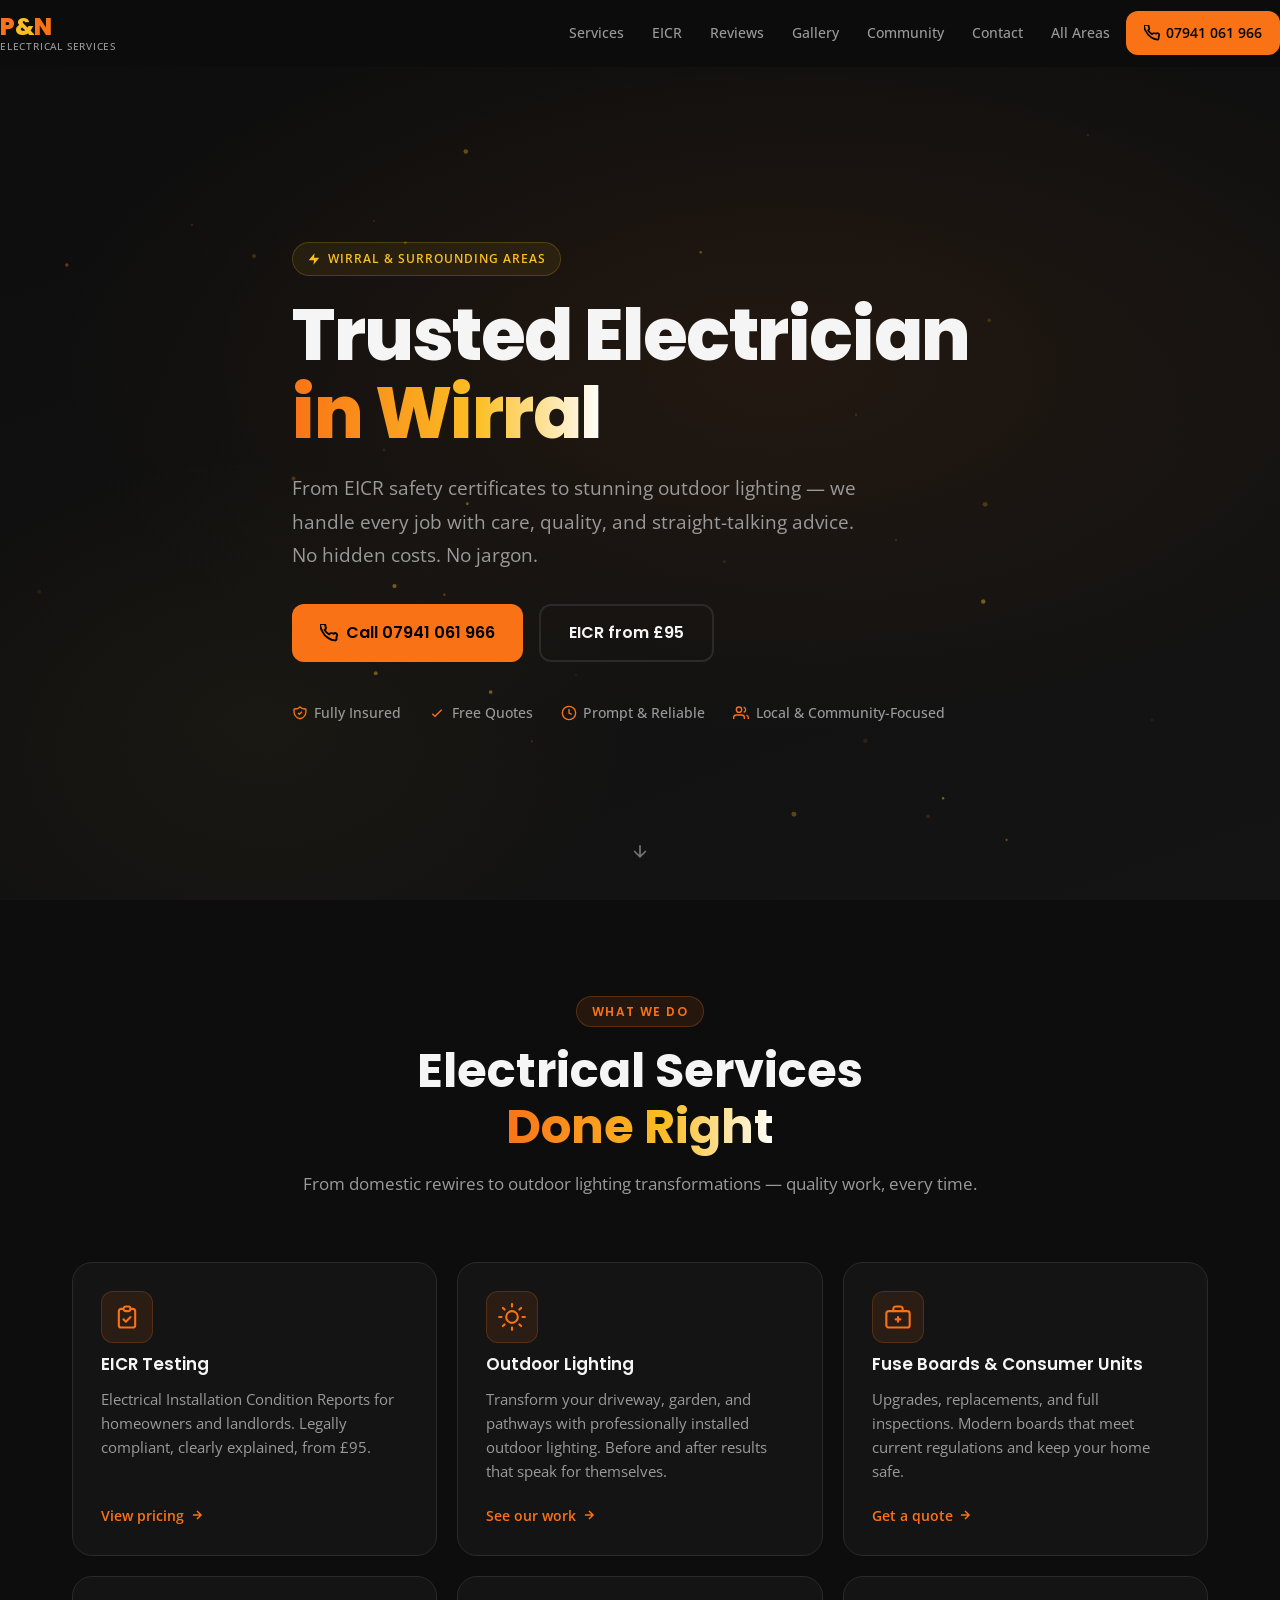
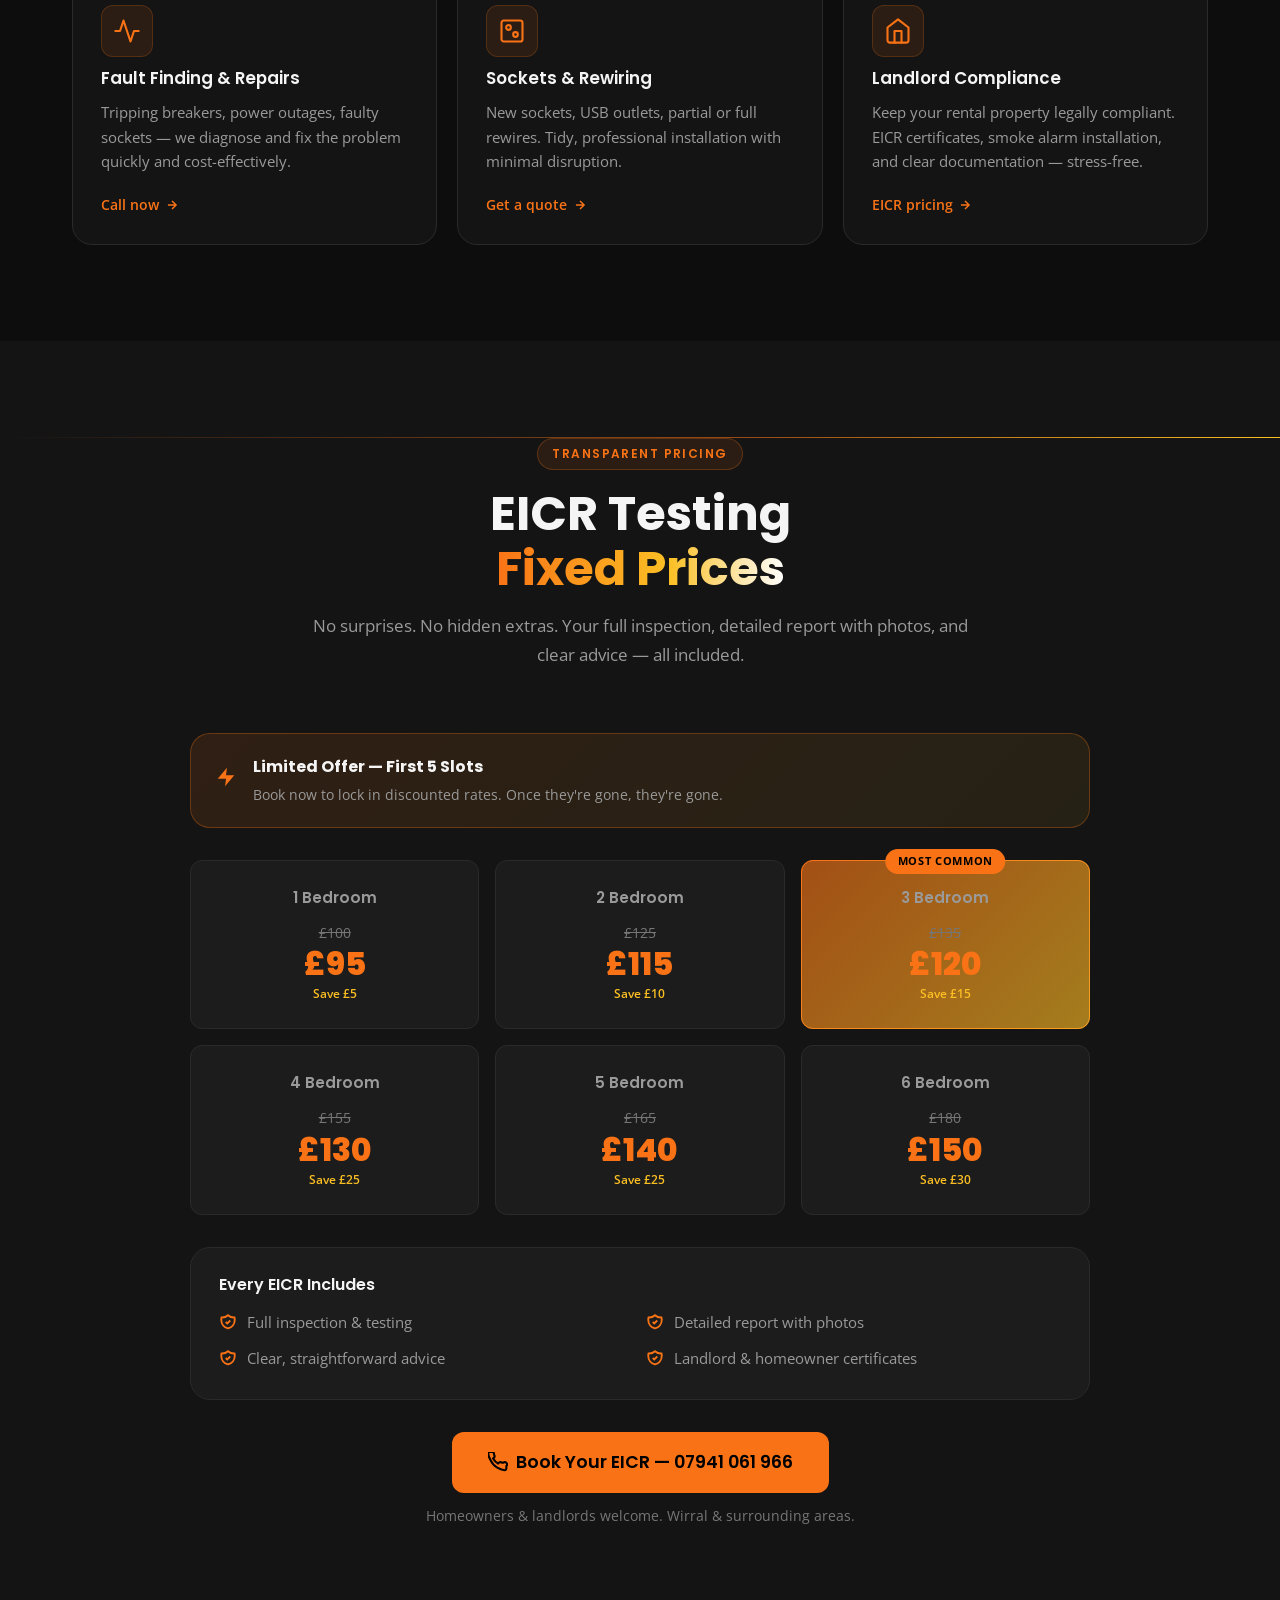
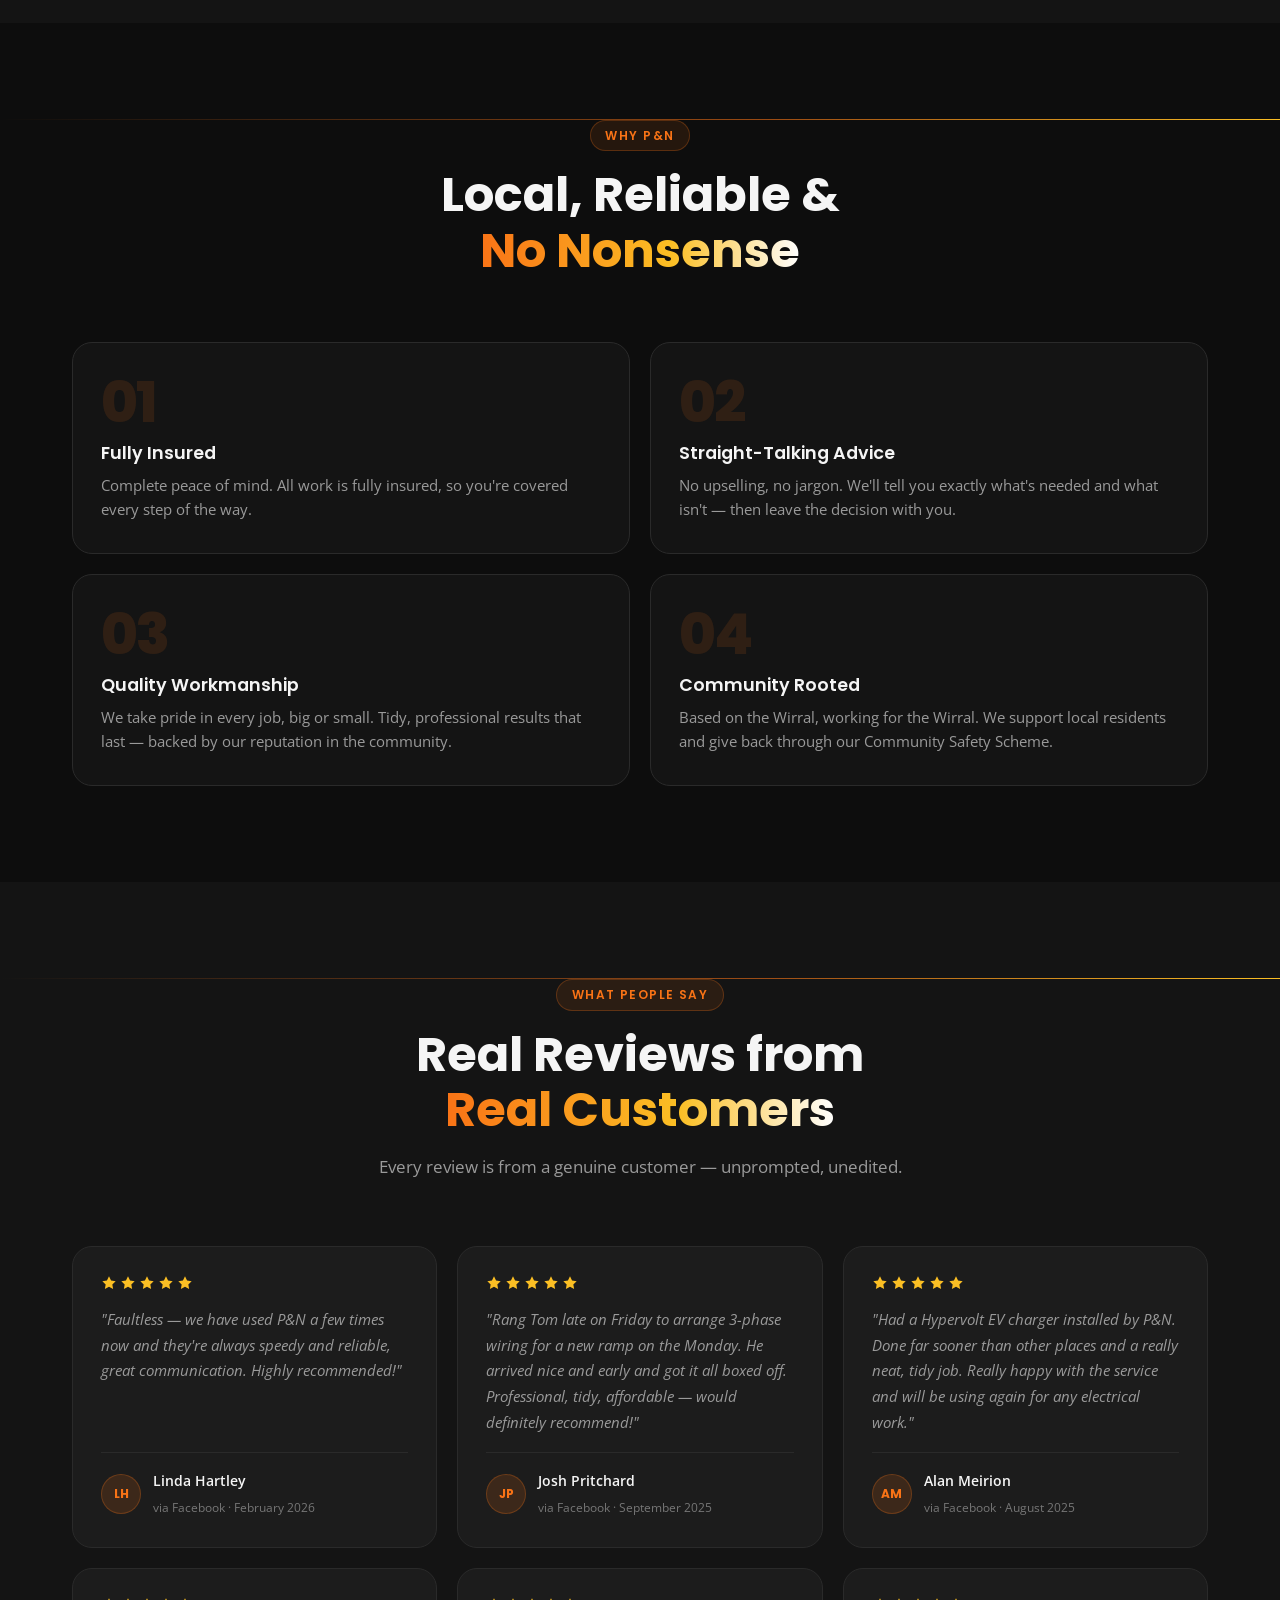
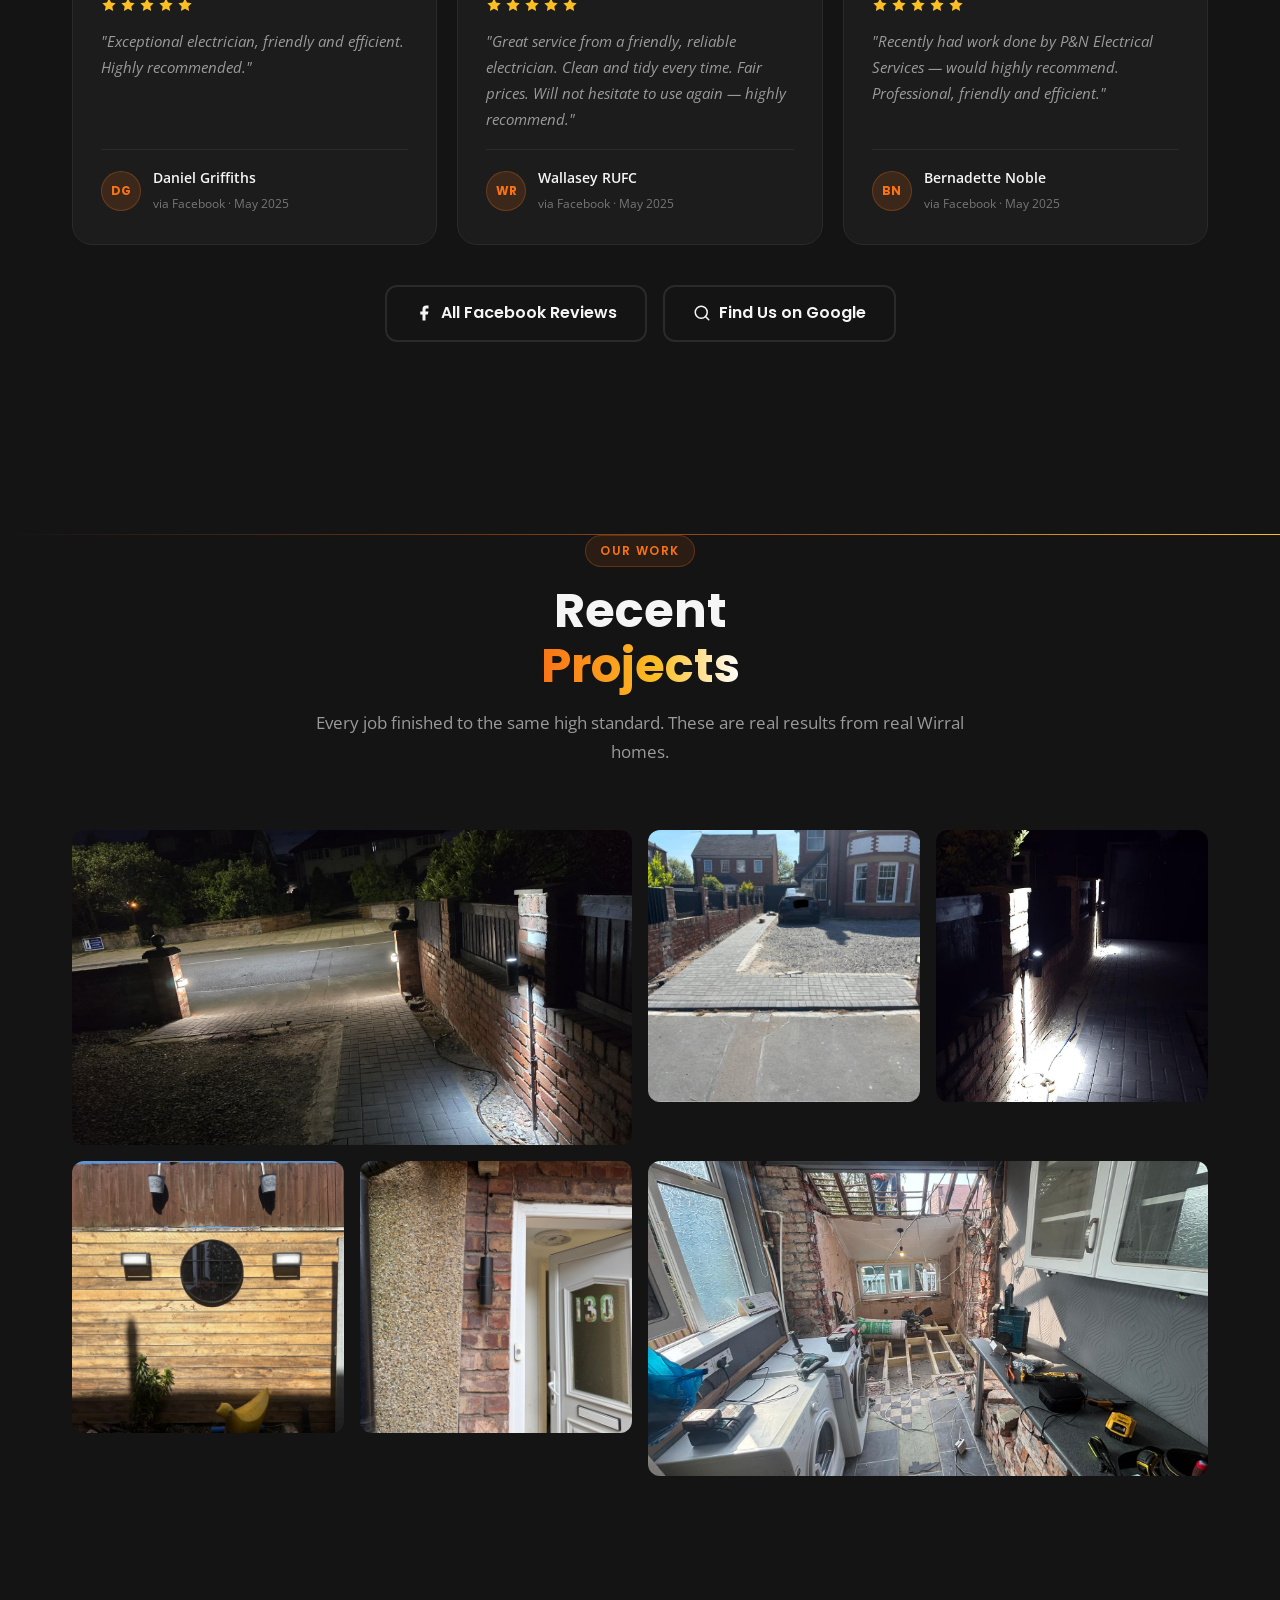
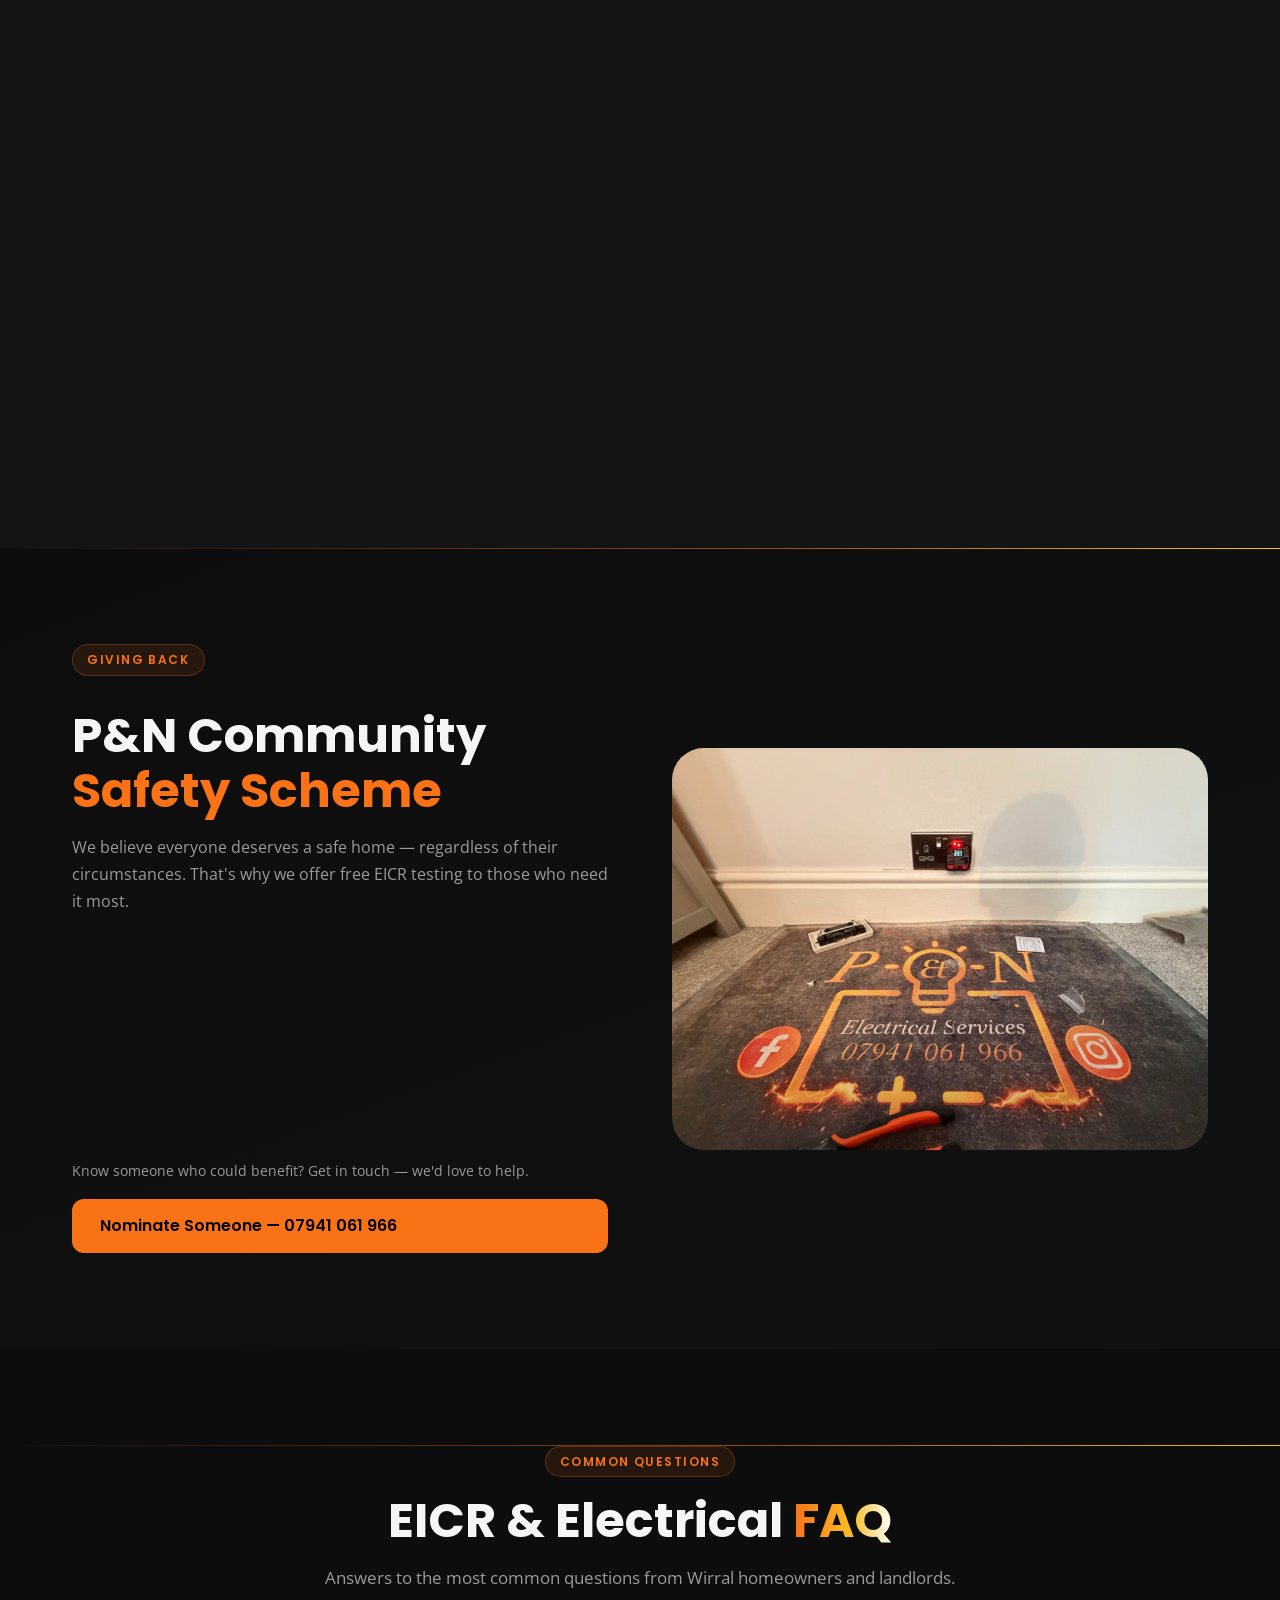
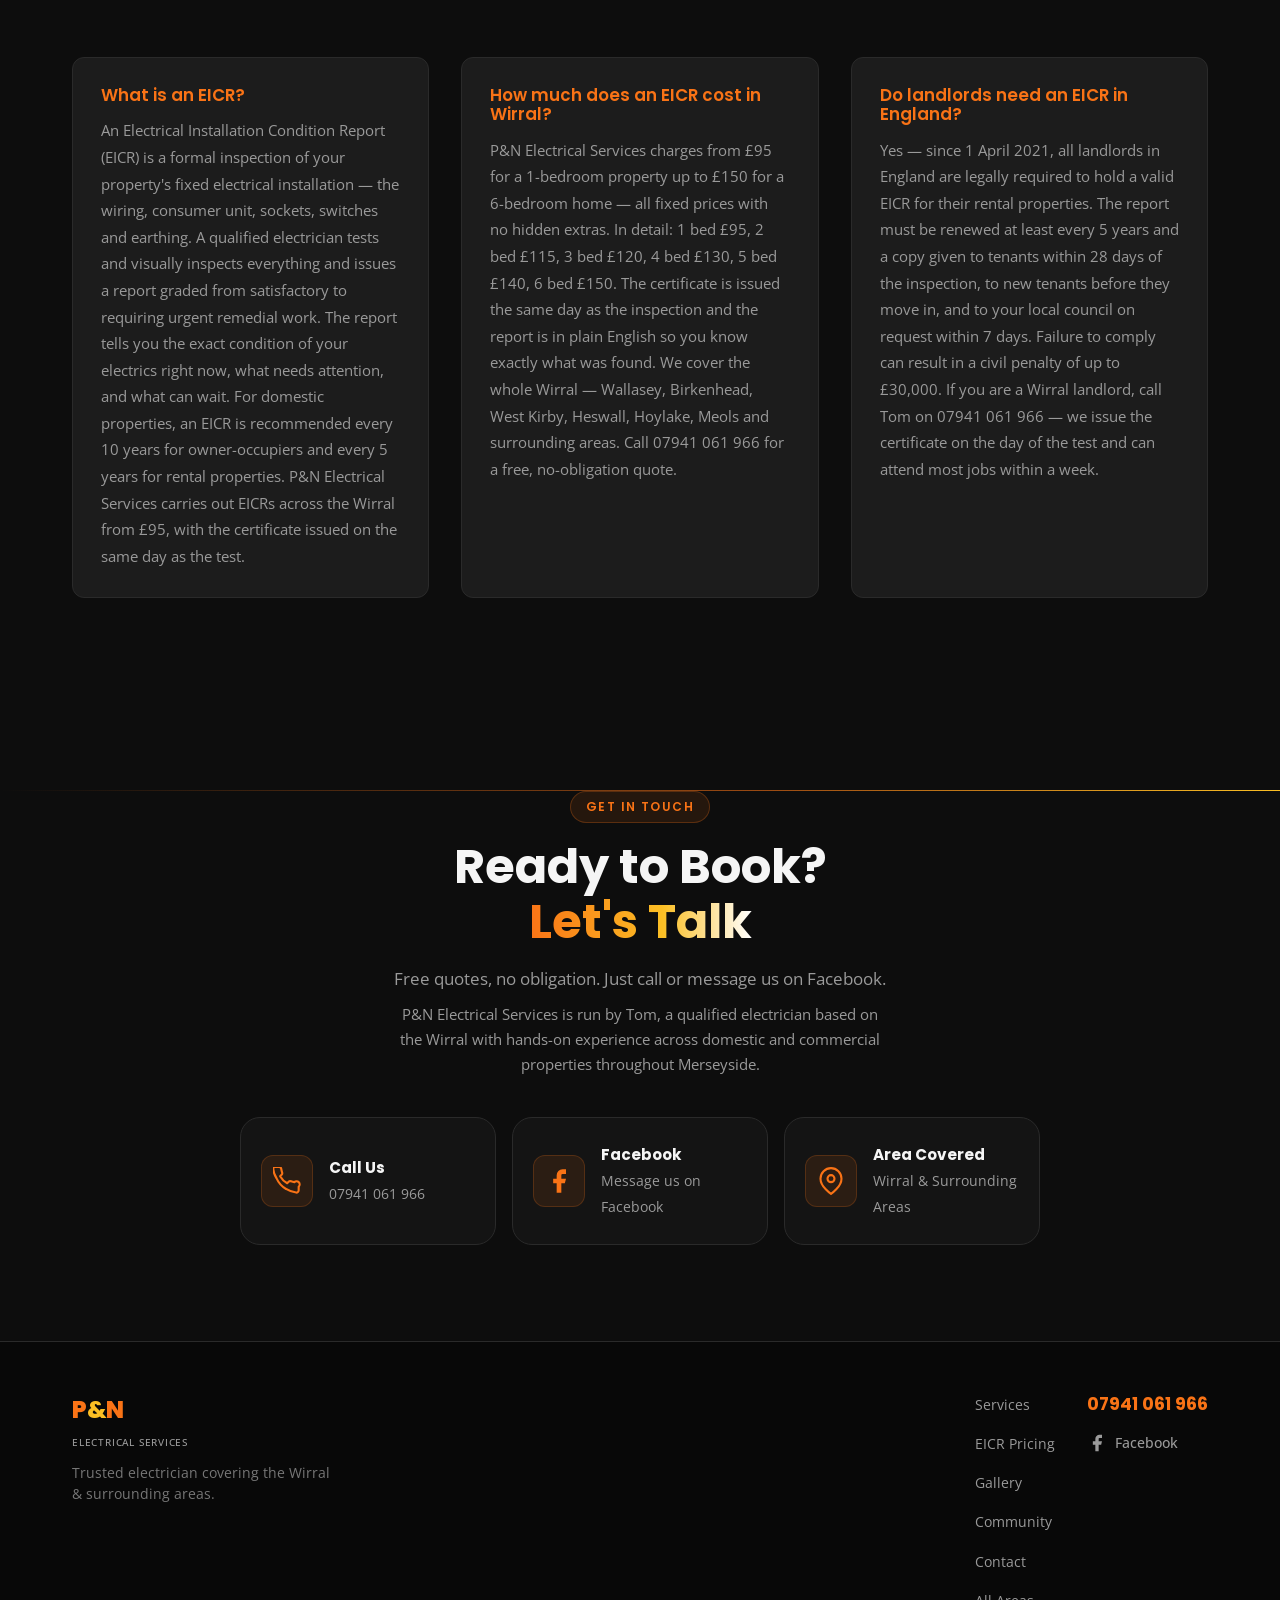
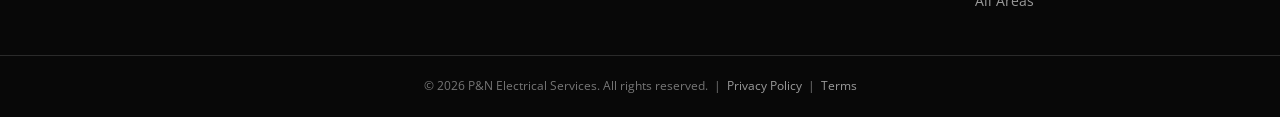
==== commit 306f1330: "feat: comprehensive SEO pass 2 — schema, content, performance Schema (all 6 area pages): - aggregate" ====
--- a/index.html
+++ b/index.html
@@ -3,6 +3,7 @@
 <head>
   <meta charset="UTF-8" />
   <meta name="viewport" content="width=device-width, initial-scale=1.0" />
+  <meta name="robots" content="index, follow" />
   <meta name="description" content="P&N Electrical Services — trusted local electrician covering the Wirral and surrounding areas. EICR testing, outdoor lighting, rewiring, fuse boards and more. Call 07941 061 966." />
   <meta name="theme-color" content="#0D0D0D" />
   <title>P&N Electrical Services | Wirral Electrician | 07941 061 966</title>
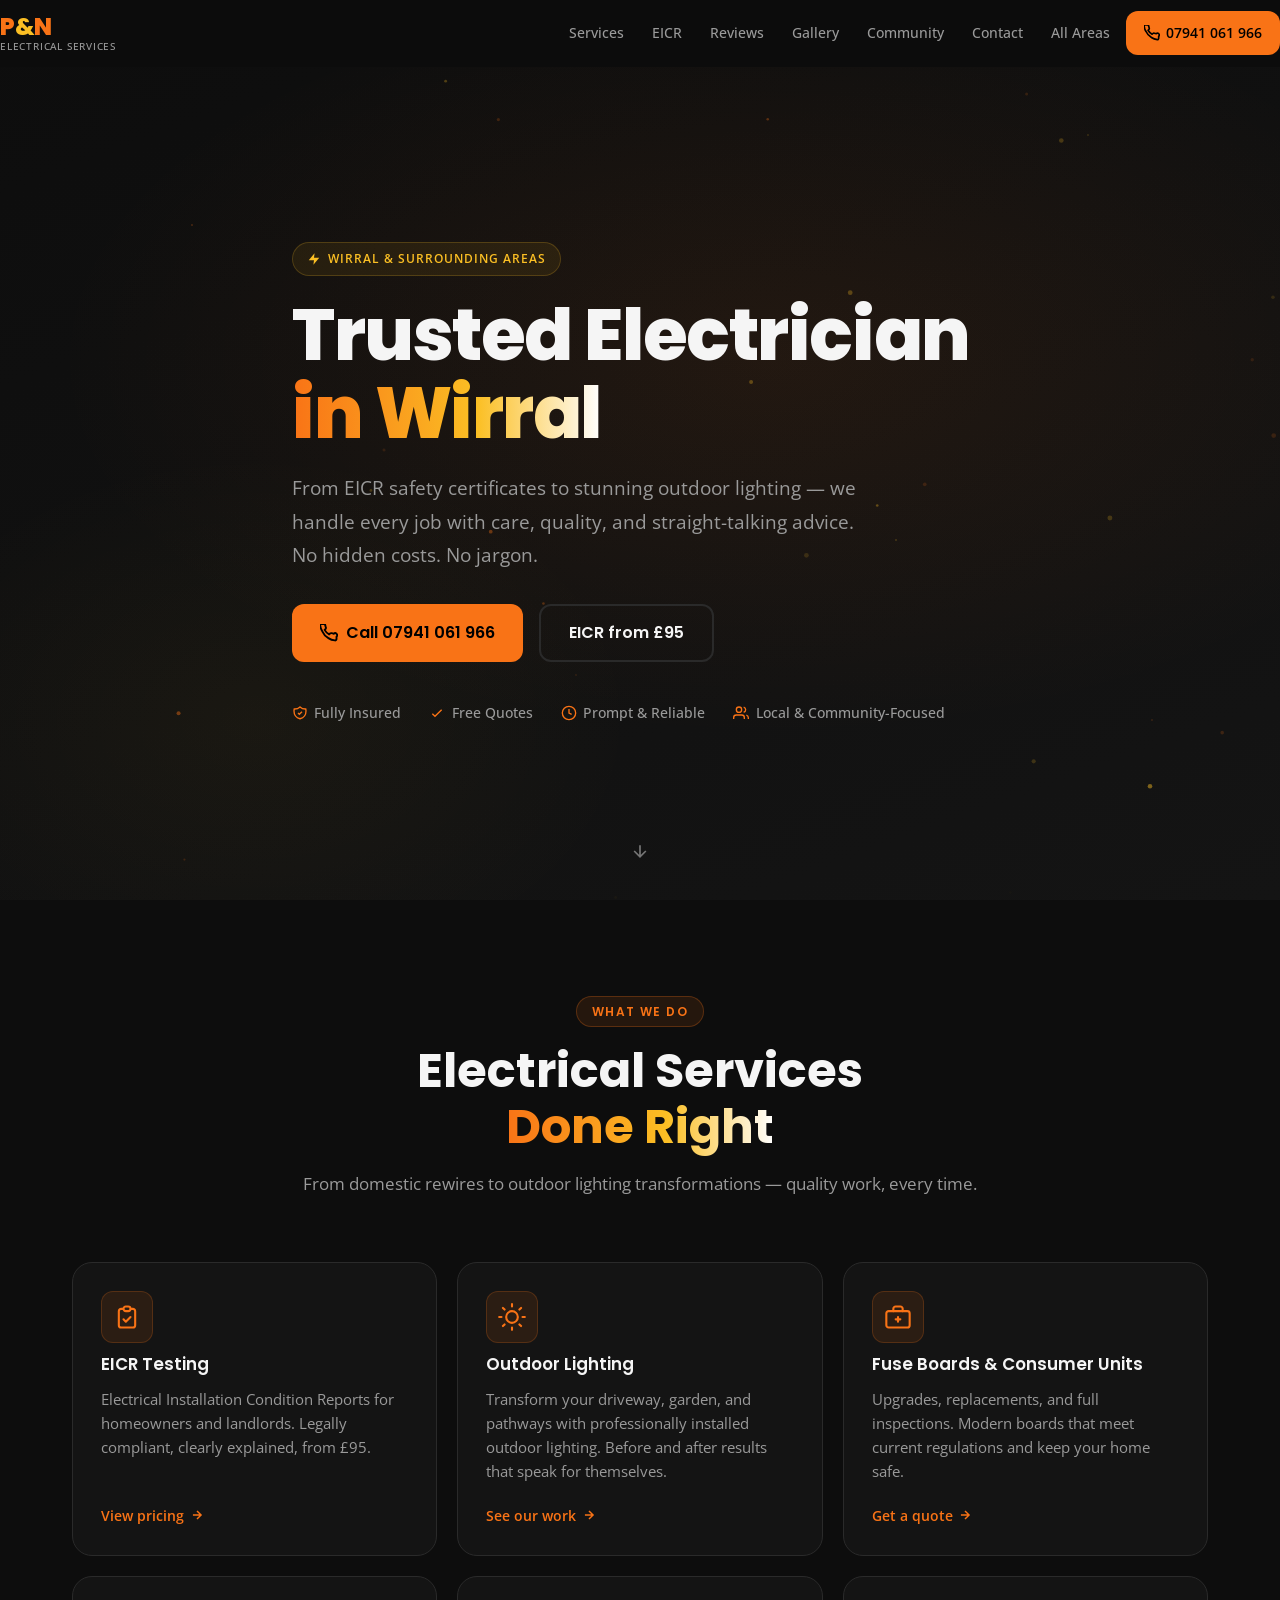
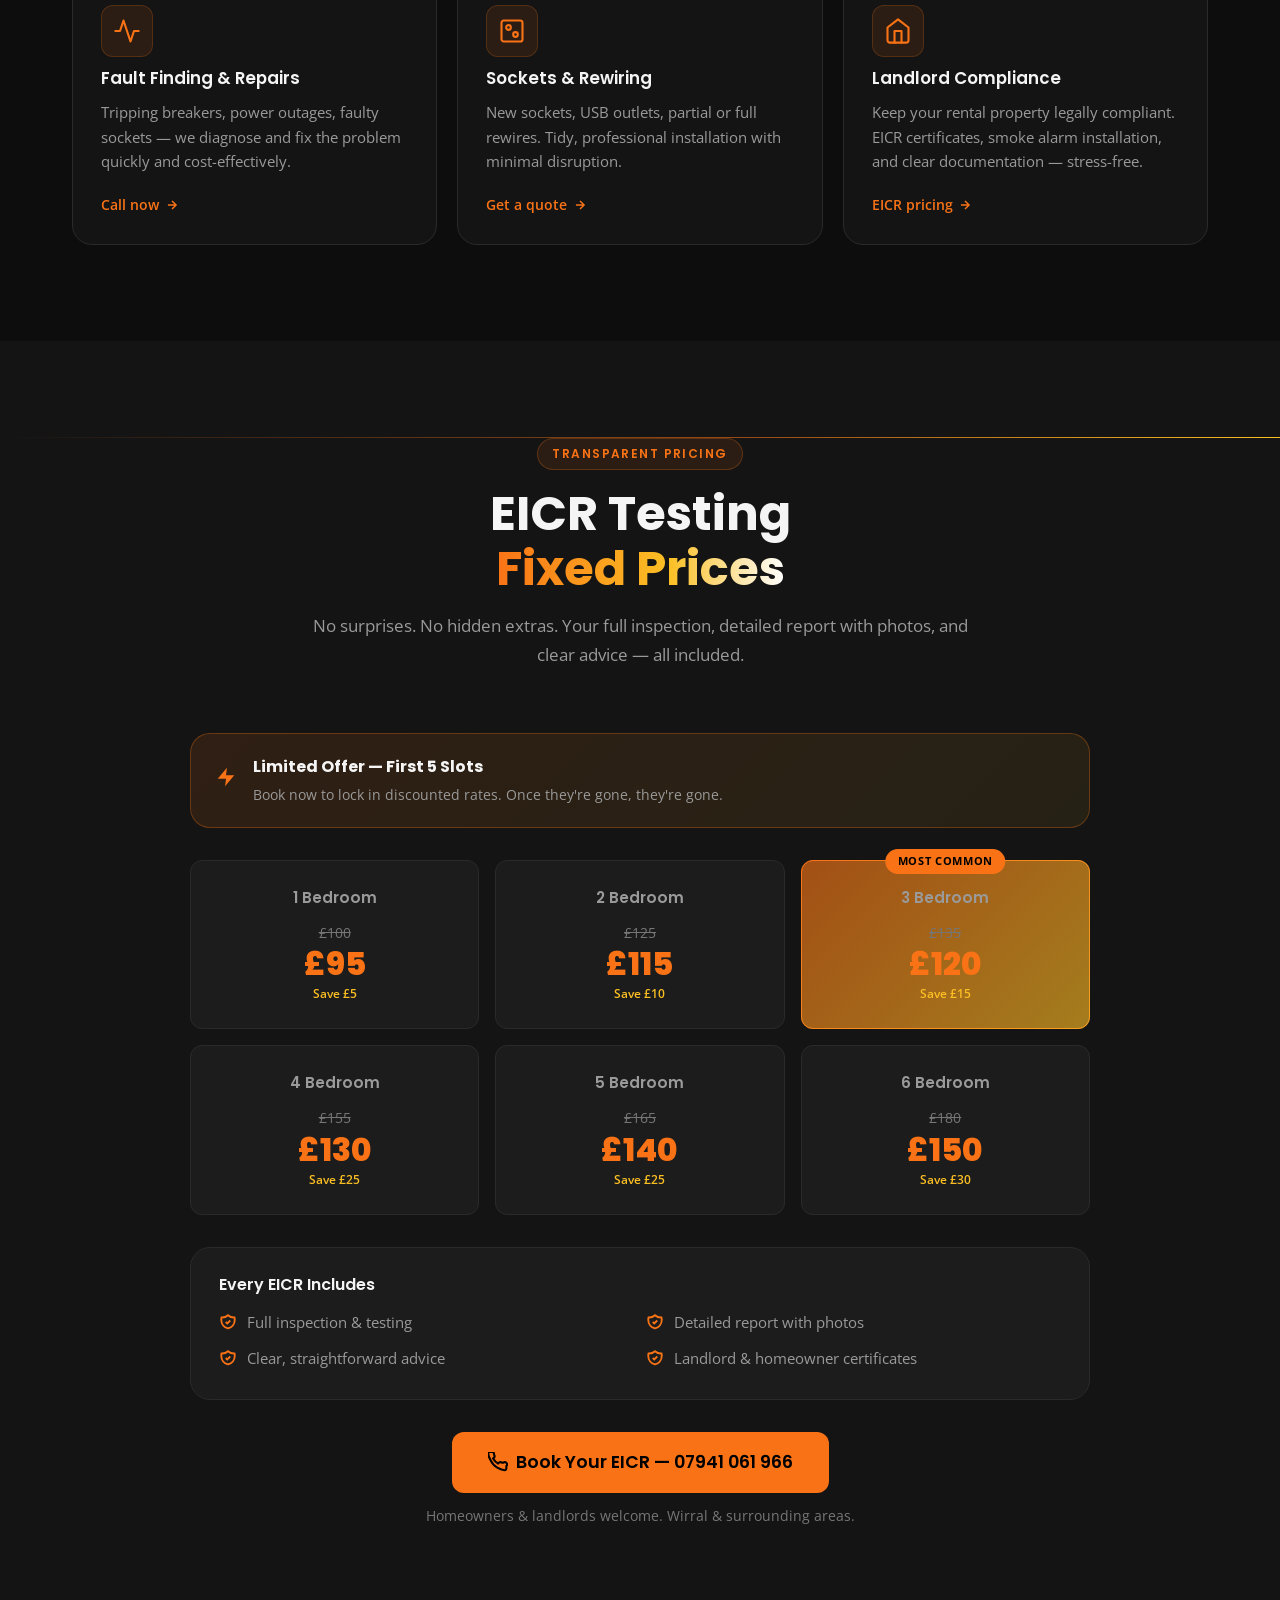
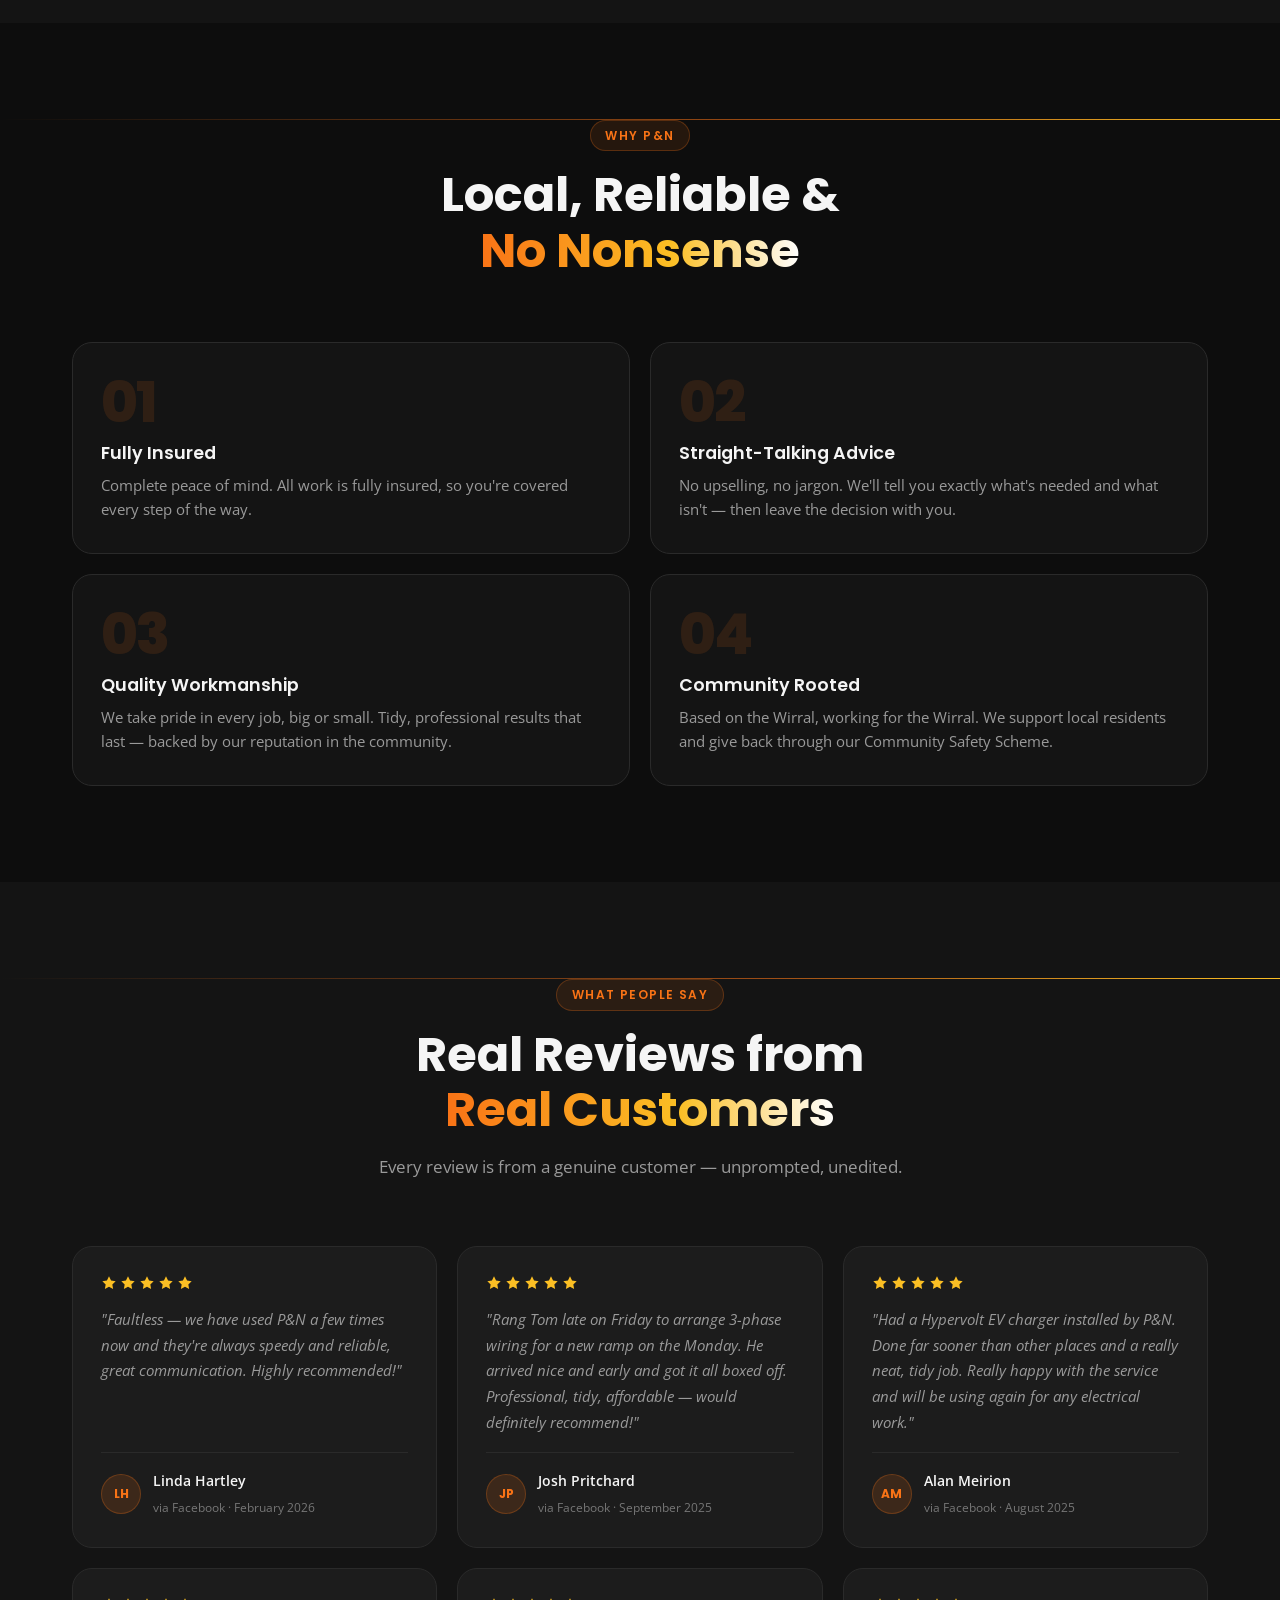
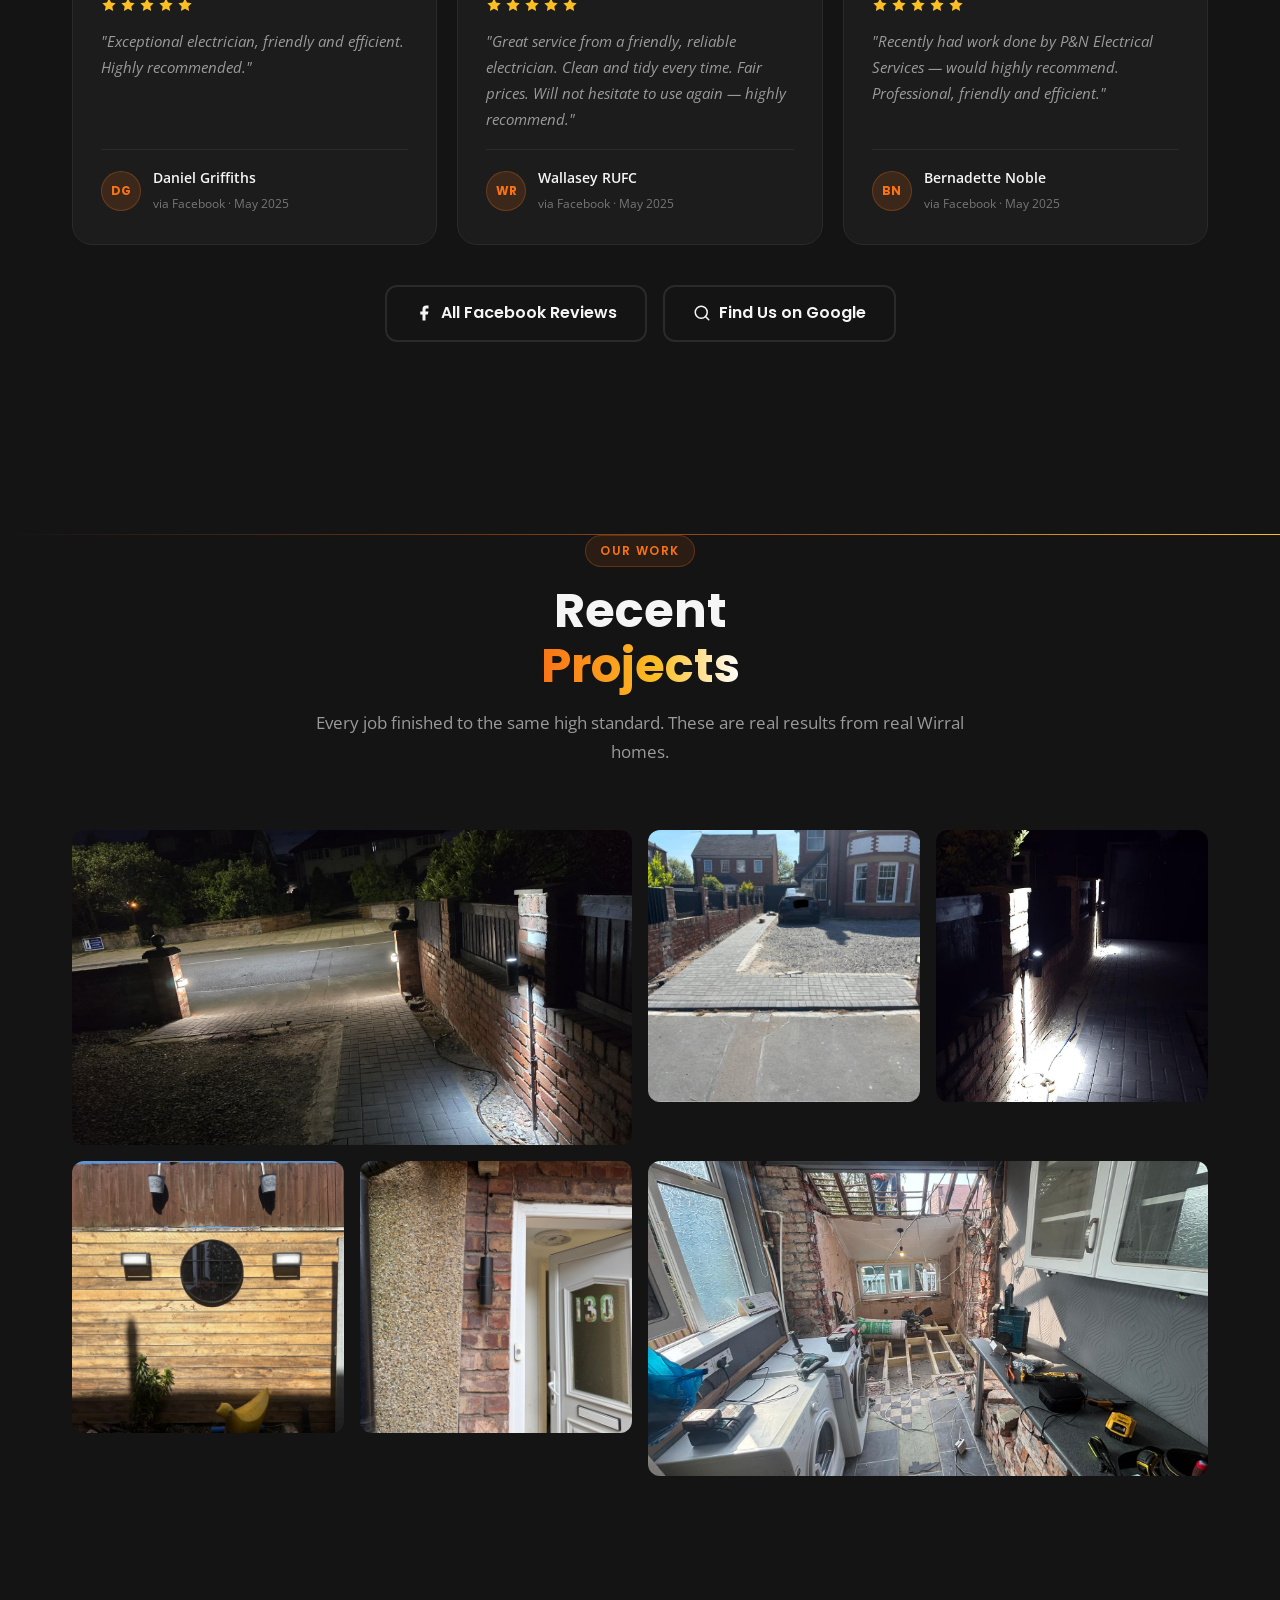
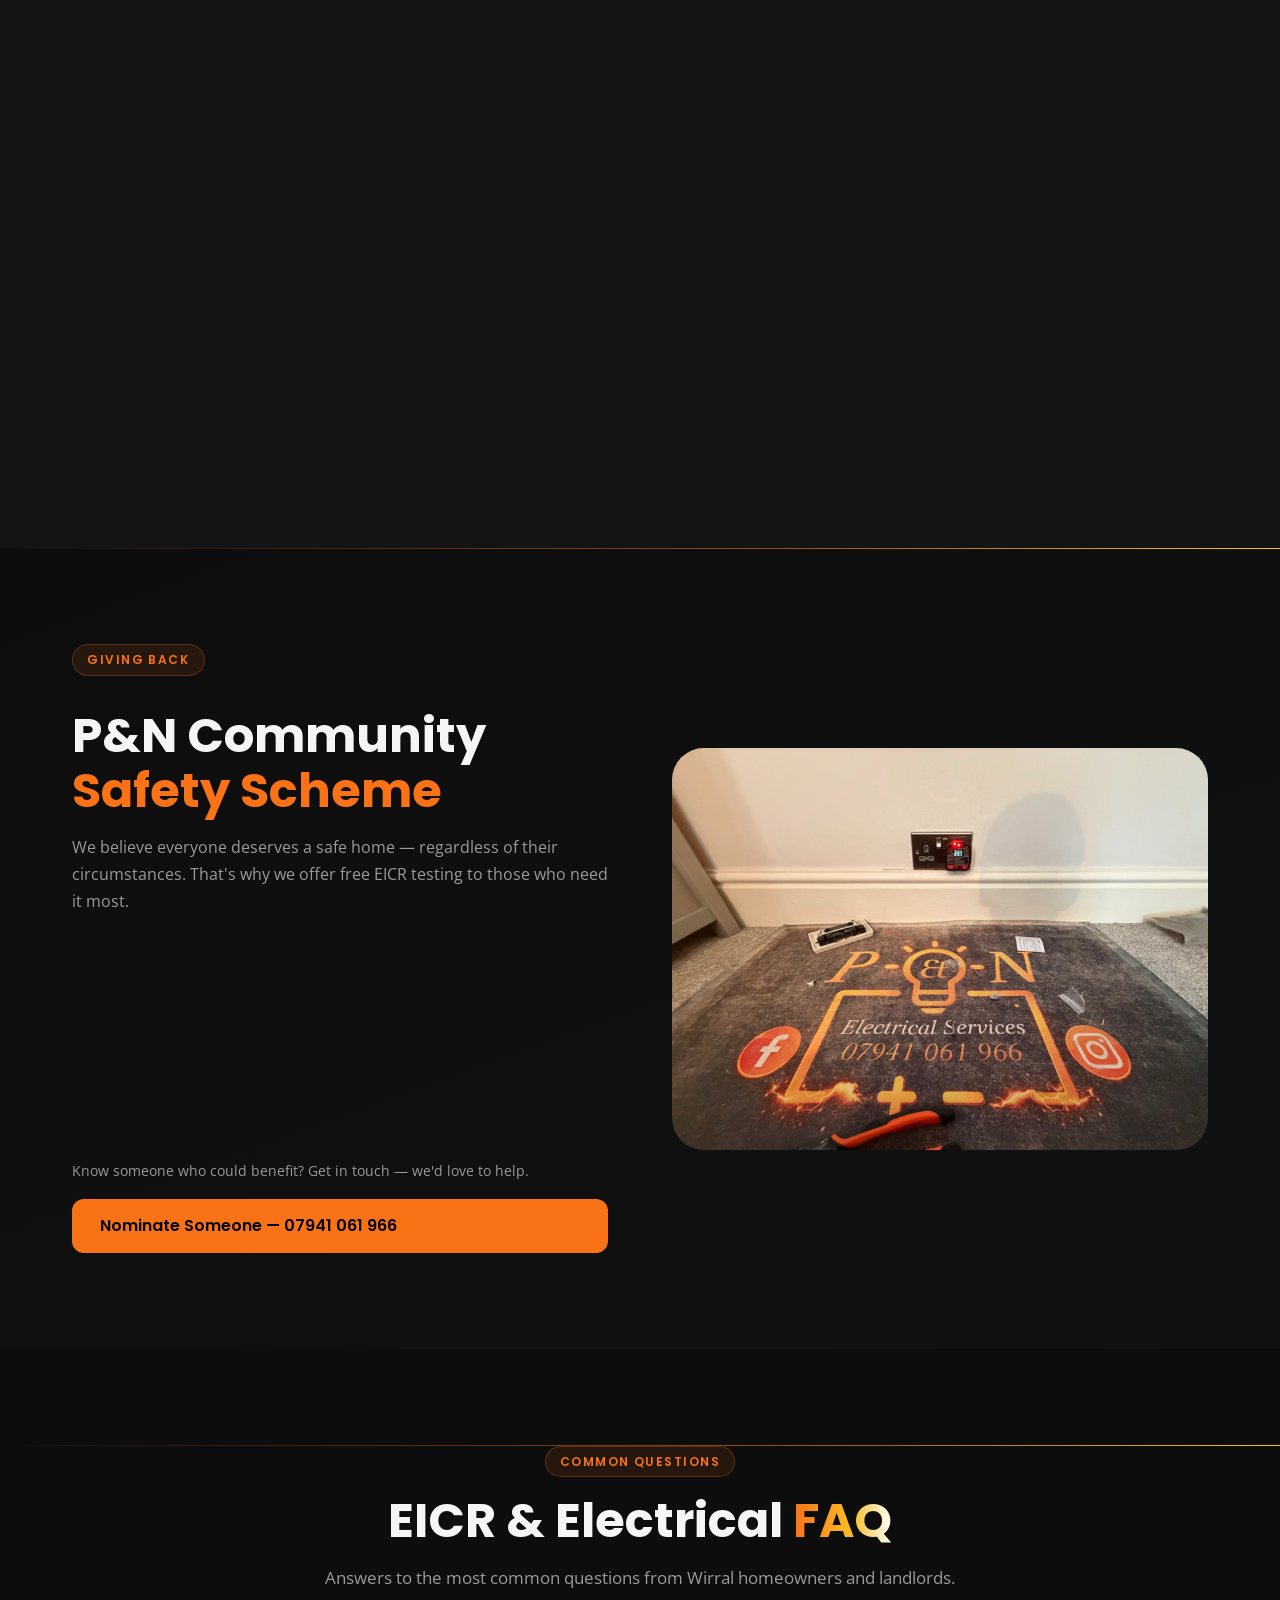
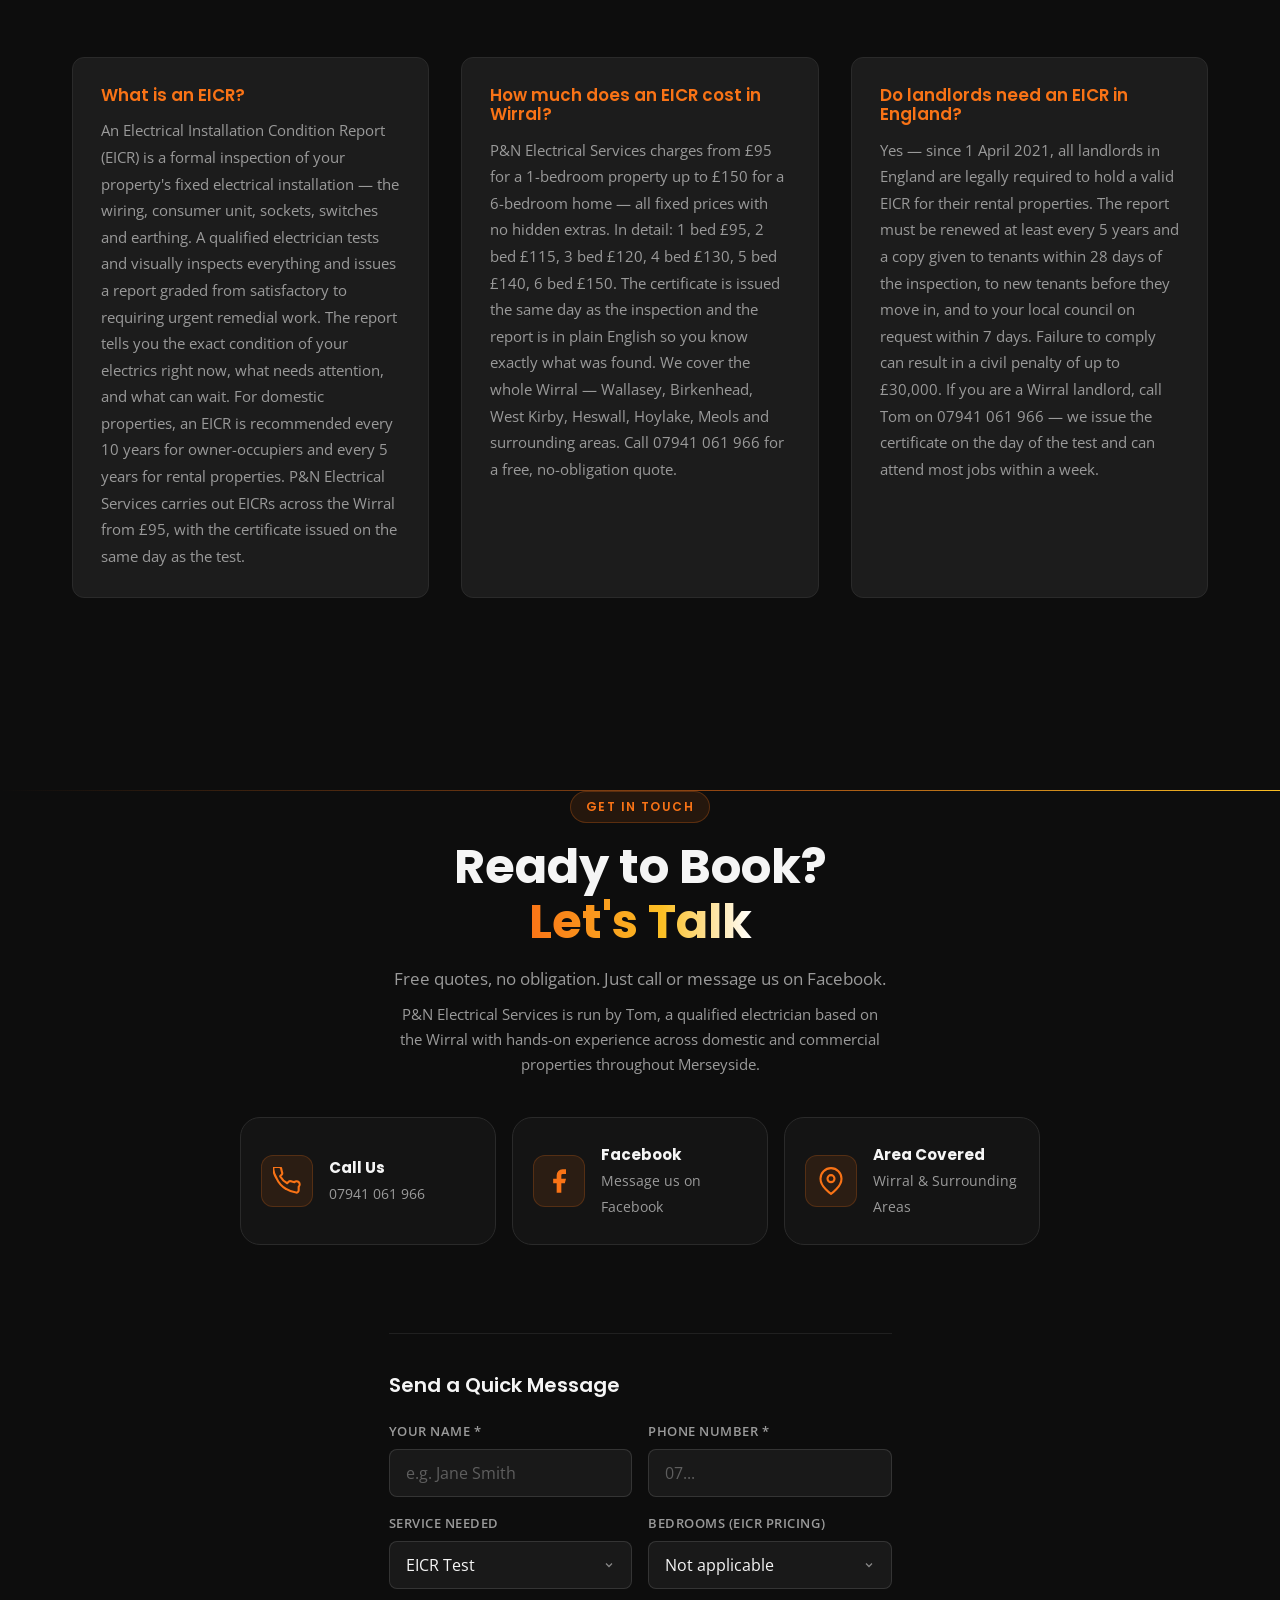
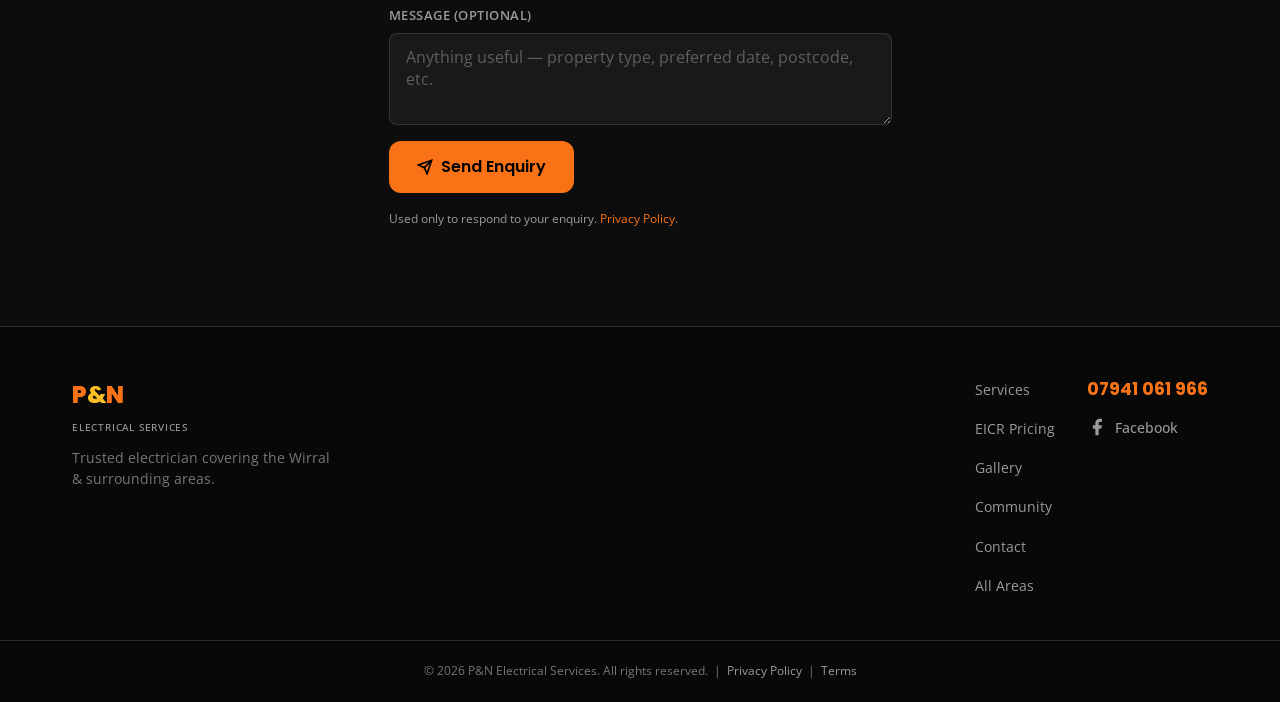
==== commit bf780c86: "feat: add quote request form to contact section" ====
--- a/index.html
+++ b/index.html
@@ -665,6 +665,61 @@
             </div>
           </div>
 
+          <div class="contact-form-wrap">
+            <h3 class="contact-form-title">Send a Quick Message</h3>
+            <form id="quote-form" class="quote-form" action="https://formspree.io/f/FORMSPREE_ID" method="POST" novalidate>
+              <input type="hidden" name="_subject" value="New enquiry — P&amp;N Electrical Services" />
+              <input type="text" name="_gotcha" style="display:none" tabindex="-1" autocomplete="off" />
+              <div class="form-row form-row--2">
+                <div class="form-group">
+                  <label for="f-name">Your name *</label>
+                  <input type="text" id="f-name" name="name" required autocomplete="name" placeholder="e.g. Jane Smith" />
+                </div>
+                <div class="form-group">
+                  <label for="f-phone">Phone number *</label>
+                  <input type="tel" id="f-phone" name="phone" required autocomplete="tel" placeholder="07..." />
+                </div>
+              </div>
+              <div class="form-row form-row--2">
+                <div class="form-group">
+                  <label for="f-service">Service needed</label>
+                  <select id="f-service" name="service">
+                    <option value="EICR Test">EICR Test</option>
+                    <option value="Rewiring">Rewiring</option>
+                    <option value="Consumer Unit Upgrade">Consumer Unit Upgrade</option>
+                    <option value="EV Charger Installation">EV Charger Installation</option>
+                    <option value="Outdoor Lighting">Outdoor Lighting</option>
+                    <option value="Fault Finding">Fault Finding</option>
+                    <option value="Additional Sockets / Circuits">Additional Sockets / Circuits</option>
+                    <option value="Other">Other</option>
+                  </select>
+                </div>
+                <div class="form-group">
+                  <label for="f-beds">Bedrooms (EICR pricing)</label>
+                  <select id="f-beds" name="bedrooms">
+                    <option value="">Not applicable</option>
+                    <option value="1 bedroom — £95">1 bedroom — £95</option>
+                    <option value="2 bedrooms — £115">2 bedrooms — £115</option>
+                    <option value="3 bedrooms — £120">3 bedrooms — £120</option>
+                    <option value="4 bedrooms — £130">4 bedrooms — £130</option>
+                    <option value="5 bedrooms — £140">5 bedrooms — £140</option>
+                    <option value="6+ bedrooms — £150">6+ bedrooms — £150</option>
+                  </select>
+                </div>
+              </div>
+              <div class="form-group">
+                <label for="f-message">Message (optional)</label>
+                <textarea id="f-message" name="message" rows="3" placeholder="Anything useful — property type, preferred date, postcode, etc."></textarea>
+              </div>
+              <button type="submit" class="btn btn-primary form-submit" id="form-btn">
+                <svg width="16" height="16" viewBox="0 0 24 24" fill="none" stroke="currentColor" stroke-width="2.5" aria-hidden="true"><line x1="22" y1="2" x2="11" y2="13"/><polygon points="22 2 15 22 11 13 2 9 22 2"/></svg>
+                Send Enquiry
+              </button>
+              <p class="form-privacy">Used only to respond to your enquiry. <a href="privacy-policy.html">Privacy Policy</a>.</p>
+              <div id="form-status" class="form-status" role="status" aria-live="polite" hidden></div>
+            </form>
+          </div>
+
         </div>
       </div>
     </section>
@@ -704,6 +759,47 @@
 
   <script src="animations.js" defer></script>
   <script>
+  (function(){
+    var form=document.getElementById('quote-form');
+    if(!form)return;
+    form.addEventListener('submit',async function(e){
+      e.preventDefault();
+      var btn=document.getElementById('form-btn');
+      var status=document.getElementById('form-status');
+      var name=document.getElementById('f-name').value.trim();
+      var phone=document.getElementById('f-phone').value.trim();
+      if(!name||!phone){
+        status.textContent='Please fill in your name and phone number.';
+        status.className='form-status form-status--error';
+        status.hidden=false;
+        return;
+      }
+      btn.disabled=true;
+      btn.innerHTML='Sending&hellip;';
+      status.hidden=true;
+      try{
+        var res=await fetch(form.action,{method:'POST',body:new FormData(form),headers:{Accept:'application/json'}});
+        if(res.ok){
+          form.reset();
+          status.textContent='Thanks — Tom will be in touch shortly.';
+          status.className='form-status form-status--success';
+          status.hidden=false;
+          btn.hidden=true;
+        }else{
+          var data=await res.json().catch(function(){return{};});
+          throw new Error(data.error||'Server error');
+        }
+      }catch(err){
+        status.textContent='Something went wrong. Please call 07941 061 966.';
+        status.className='form-status form-status--error';
+        status.hidden=false;
+        btn.disabled=false;
+        btn.innerHTML='<svg width="16" height="16" viewBox="0 0 24 24" fill="none" stroke="currentColor" stroke-width="2.5" aria-hidden="true"><line x1="22" y1="2" x2="11" y2="13"/><polygon points="22 2 15 22 11 13 2 9 22 2"/></svg> Send Enquiry';
+      }
+    });
+  })();
+  </script>
+  <script>
     // Mobile nav toggle
     const hamburger = document.getElementById('hamburger');
     const navLinks = document.getElementById('navLinks');
--- a/styles.css
+++ b/styles.css
@@ -1766,3 +1766,141 @@
 .area-card--surrounding {
   border-style: dashed;
 }
+
+/* ── Contact Form ─────────────────────────────────── */
+.contact-form-wrap {
+  margin-top: 3rem;
+  padding-top: 2.5rem;
+  border-top: 1px solid rgba(255,255,255,0.08);
+}
+
+.contact-form-title {
+  font-size: 1.25rem;
+  font-weight: 600;
+  margin-bottom: 1.5rem;
+  color: var(--col-text);
+}
+
+.quote-form {
+  display: flex;
+  flex-direction: column;
+  gap: 1rem;
+}
+
+.form-row {
+  display: flex;
+  flex-direction: column;
+  gap: 1rem;
+}
+
+@media (min-width: 600px) {
+  .form-row--2 {
+    flex-direction: row;
+  }
+  .form-row--2 .form-group {
+    flex: 1;
+  }
+}
+
+.form-group {
+  display: flex;
+  flex-direction: column;
+  gap: 0.4rem;
+}
+
+.form-group label {
+  font-size: 0.82rem;
+  font-weight: 600;
+  color: var(--col-text-muted);
+  text-transform: uppercase;
+  letter-spacing: 0.04em;
+}
+
+.form-group input,
+.form-group select,
+.form-group textarea {
+  background: rgba(255,255,255,0.05);
+  border: 1px solid rgba(255,255,255,0.12);
+  border-radius: 8px;
+  color: var(--col-text);
+  font-family: inherit;
+  font-size: 0.97rem;
+  padding: 0.75rem 1rem;
+  width: 100%;
+  box-sizing: border-box;
+  transition: border-color 0.2s, box-shadow 0.2s;
+  appearance: none;
+  -webkit-appearance: none;
+}
+
+.form-group select {
+  background-image: url("data:image/svg+xml,%3Csvg xmlns='http://www.w3.org/2000/svg' width='12' height='12' viewBox='0 0 24 24' fill='none' stroke='%23888' stroke-width='2.5'%3E%3Cpolyline points='6 9 12 15 18 9'/%3E%3C/svg%3E");
+  background-repeat: no-repeat;
+  background-position: right 1rem center;
+  padding-right: 2.5rem;
+}
+
+.form-group select option {
+  background: #1a1a1a;
+  color: var(--col-text);
+}
+
+.form-group input:focus,
+.form-group select:focus,
+.form-group textarea:focus {
+  outline: none;
+  border-color: var(--col-orange);
+  box-shadow: 0 0 0 3px rgba(249,115,22,0.15);
+}
+
+.form-group input::placeholder,
+.form-group textarea::placeholder {
+  color: rgba(255,255,255,0.3);
+}
+
+.form-group textarea {
+  resize: vertical;
+  min-height: 90px;
+}
+
+.form-submit {
+  align-self: flex-start;
+  display: inline-flex;
+  align-items: center;
+  gap: 0.5rem;
+}
+
+.form-submit:disabled {
+  opacity: 0.6;
+  cursor: not-allowed;
+}
+
+.form-privacy {
+  font-size: 0.78rem;
+  color: var(--col-text-muted);
+  margin: 0;
+}
+
+.form-privacy a {
+  color: var(--col-orange);
+  text-decoration: none;
+}
+
+.form-status {
+  font-size: 0.9rem;
+  padding: 0.75rem 1rem;
+  border-radius: 8px;
+  margin-top: 0.25rem;
+}
+
+.form-status--success {
+  background: rgba(34,197,94,0.12);
+  border: 1px solid rgba(34,197,94,0.3);
+  color: #4ade80;
+}
+
+.form-status--error {
+  background: rgba(239,68,68,0.12);
+  border: 1px solid rgba(239,68,68,0.3);
+  color: #f87171;
+}
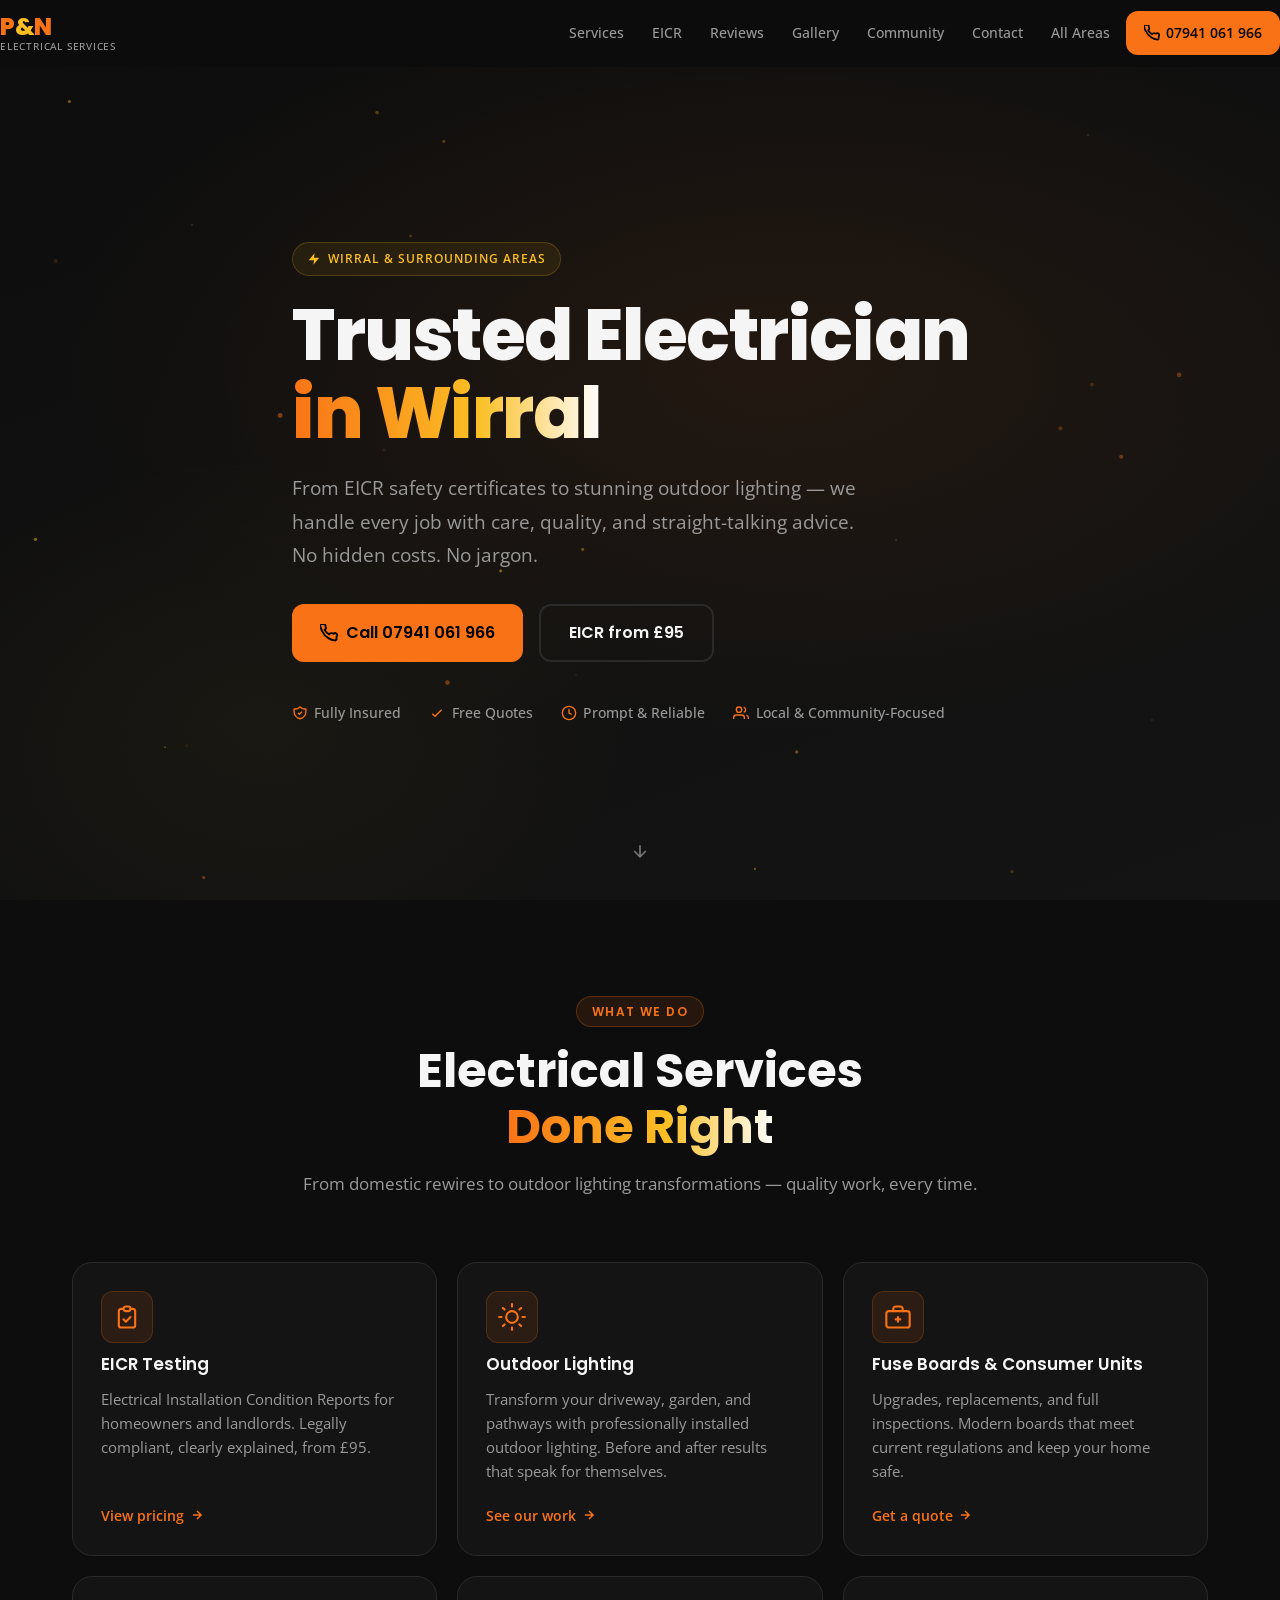
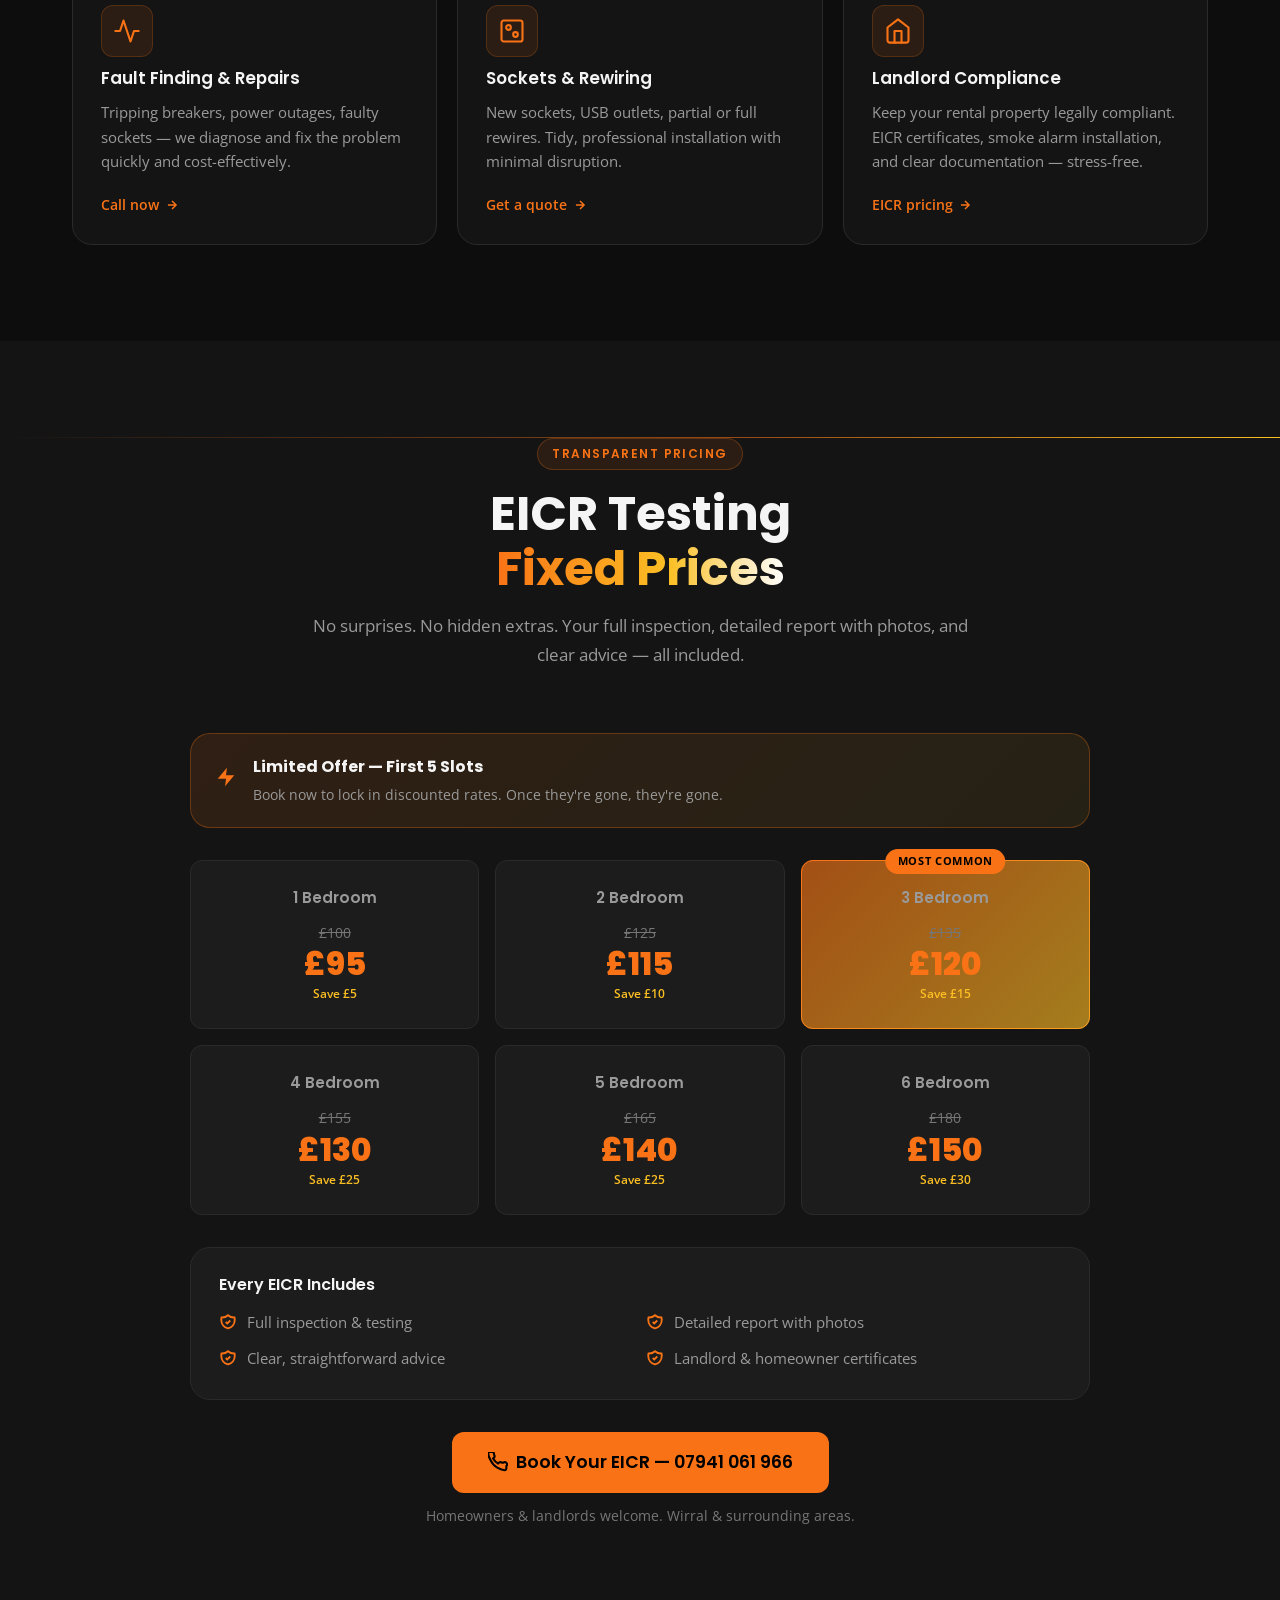
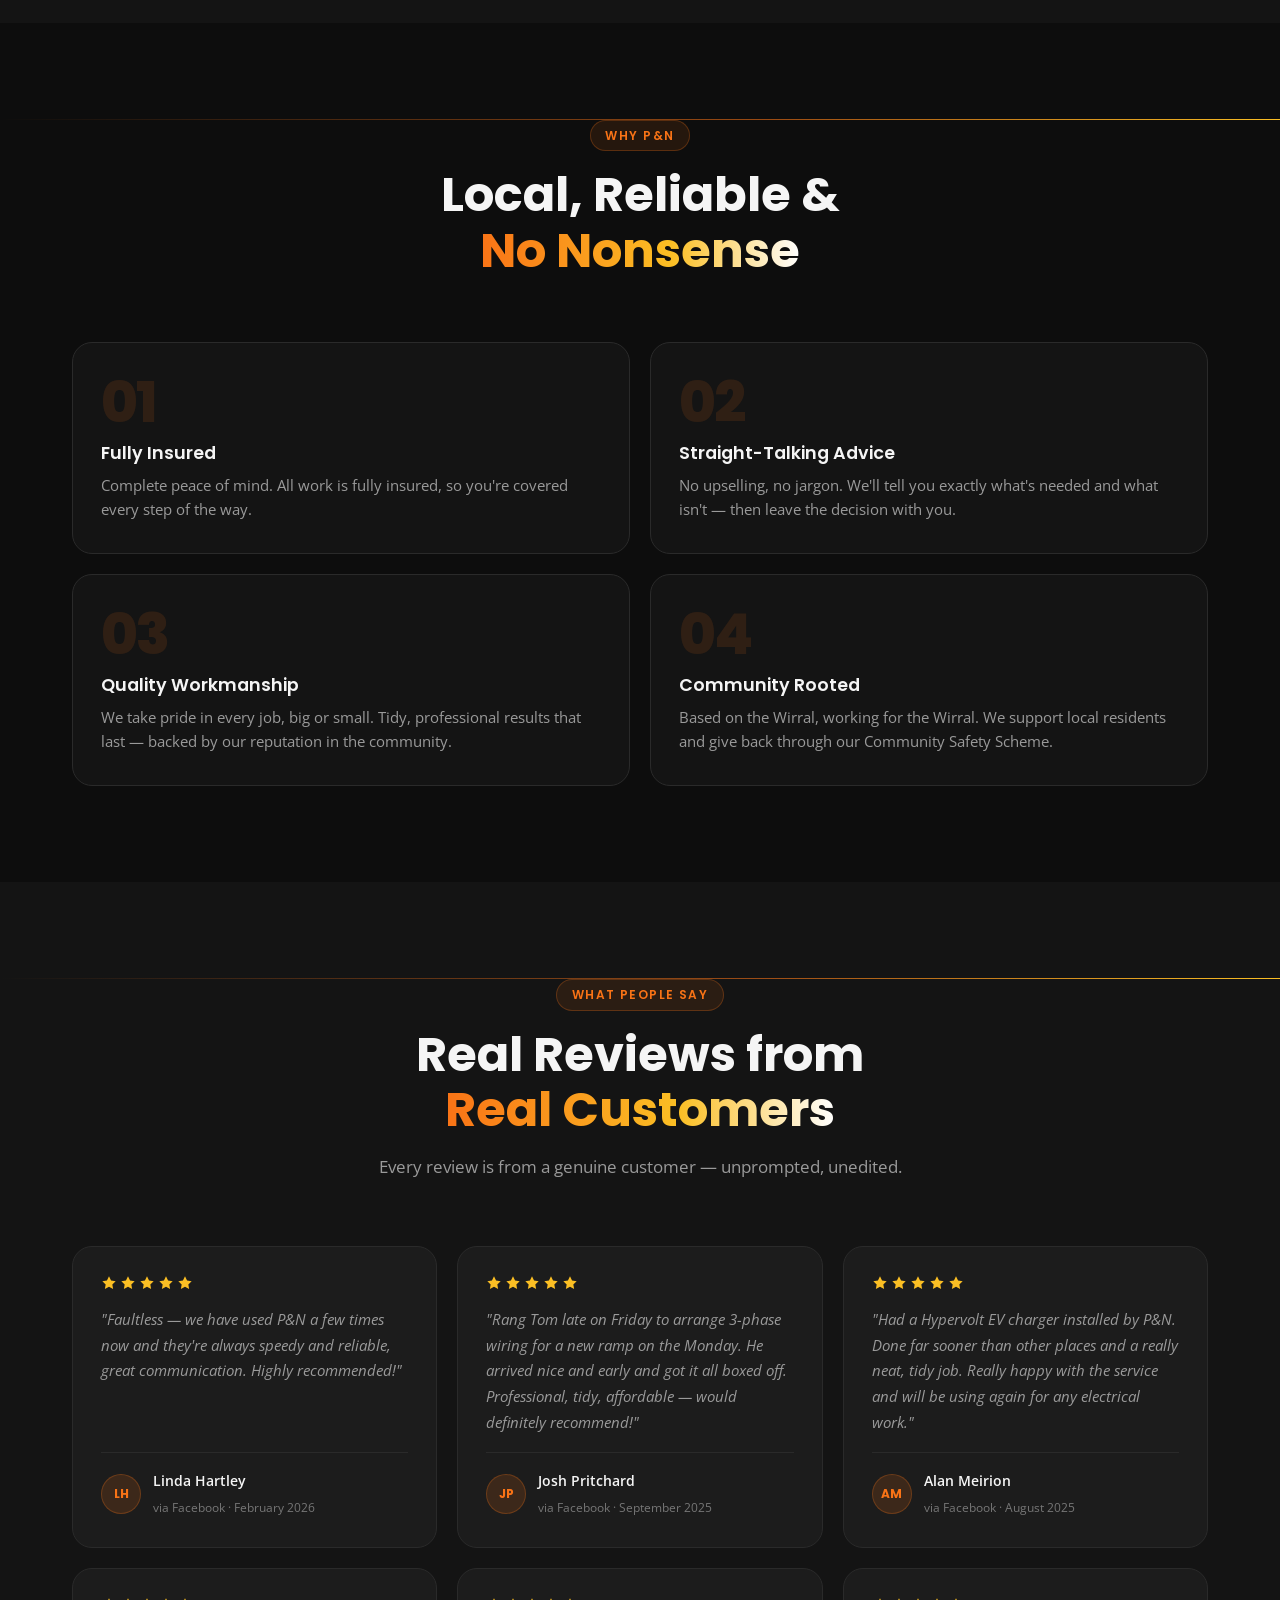
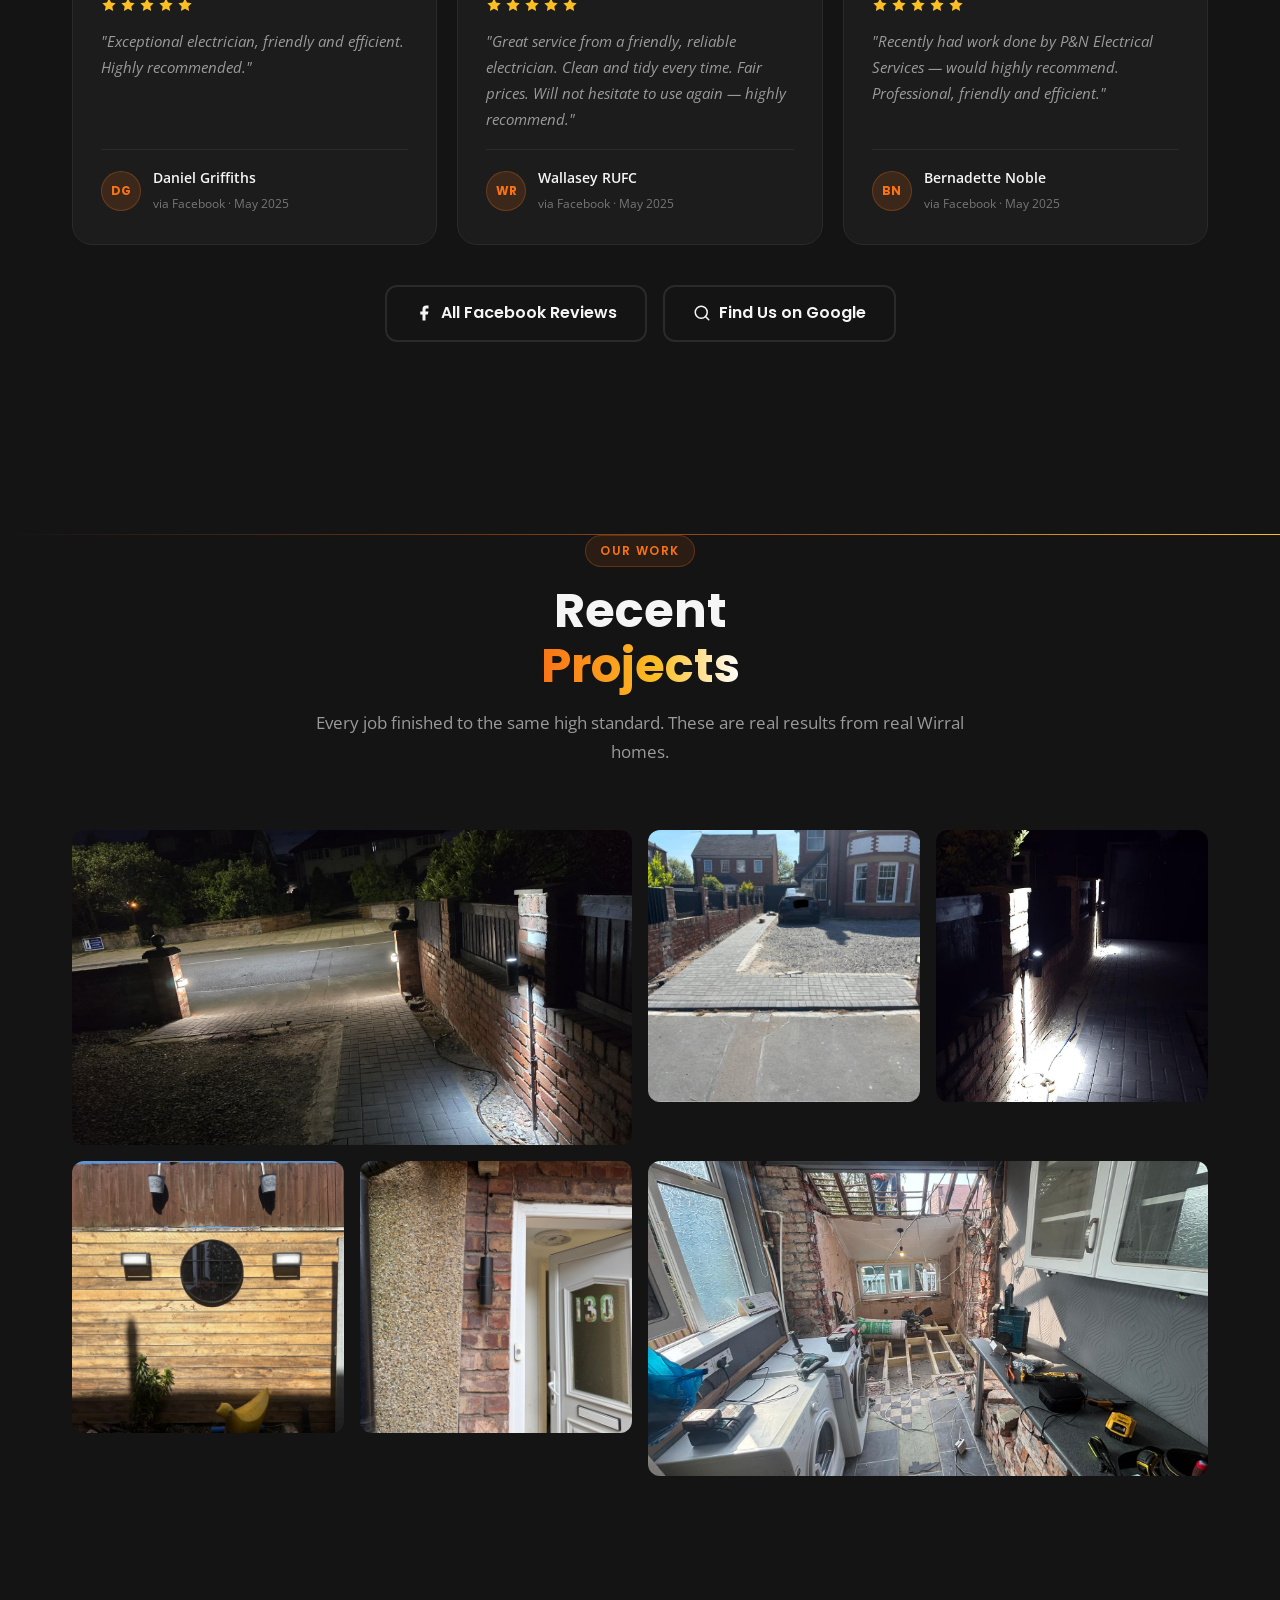
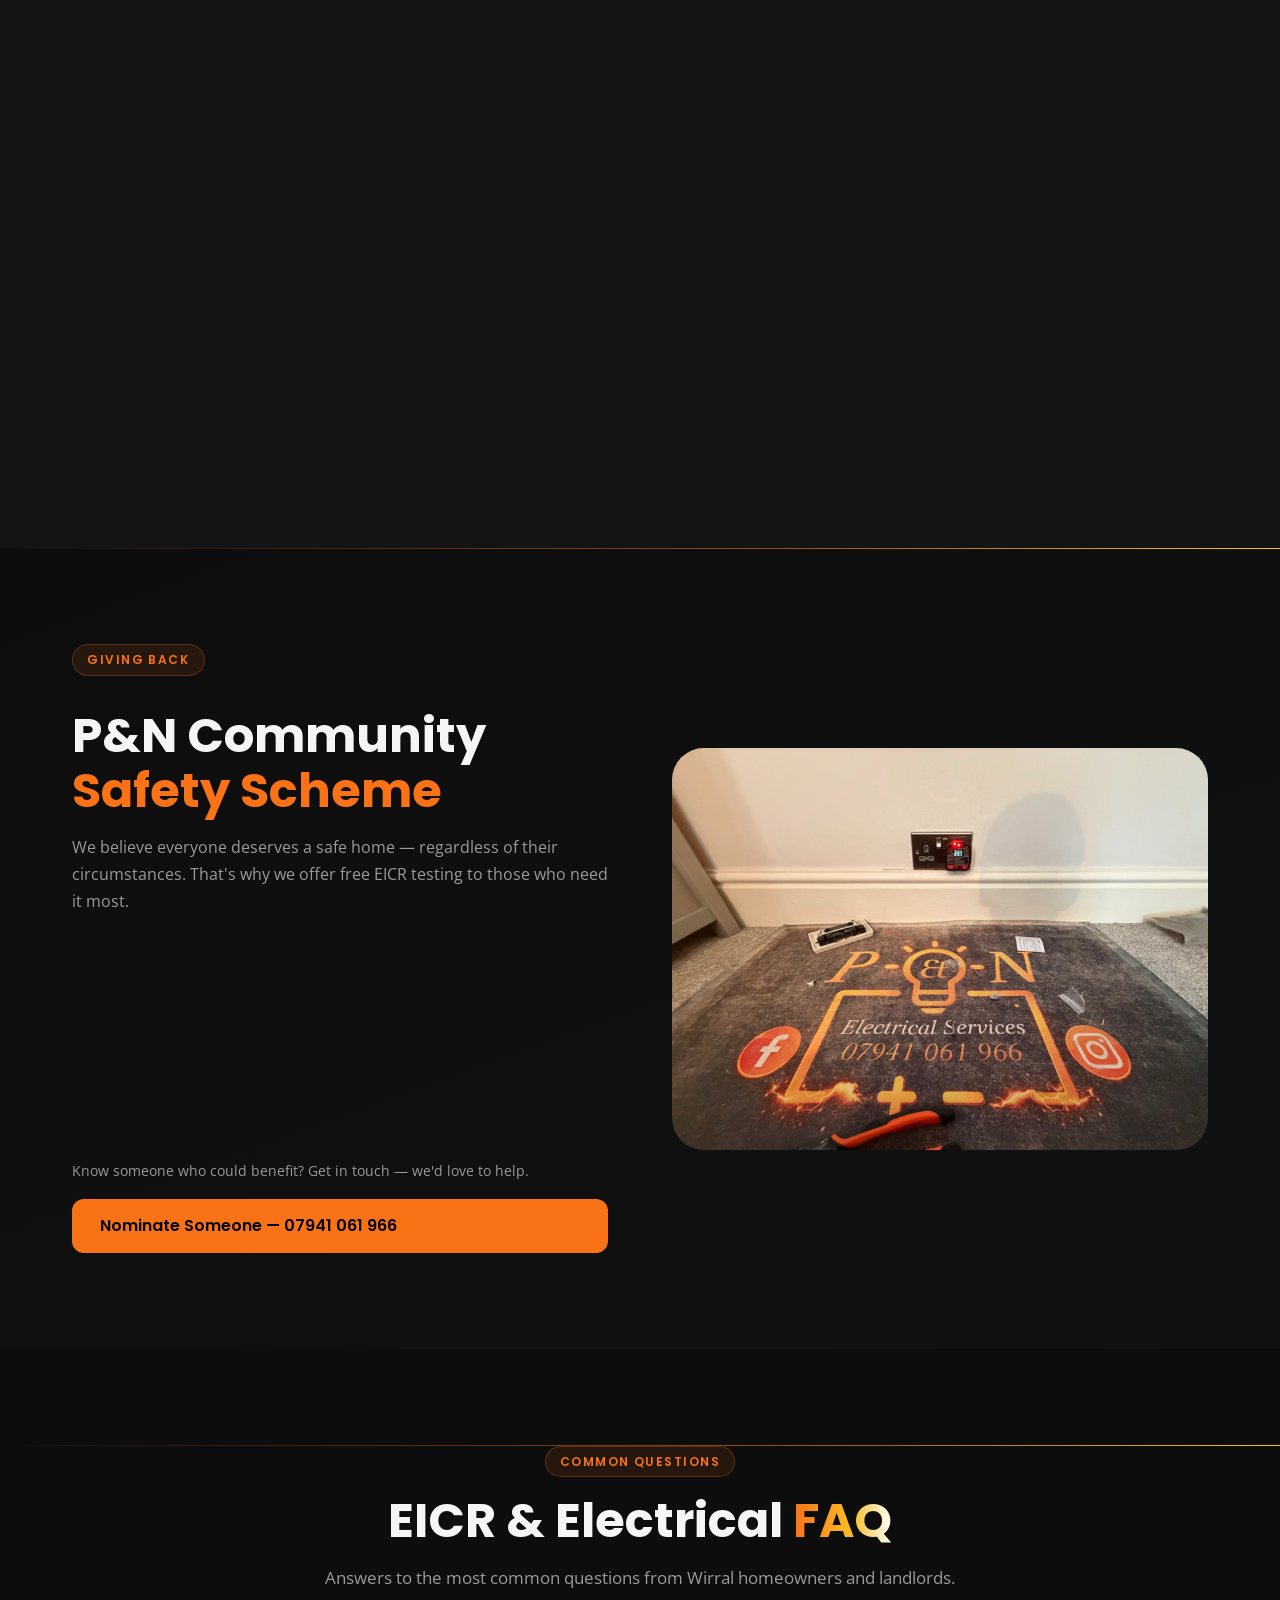
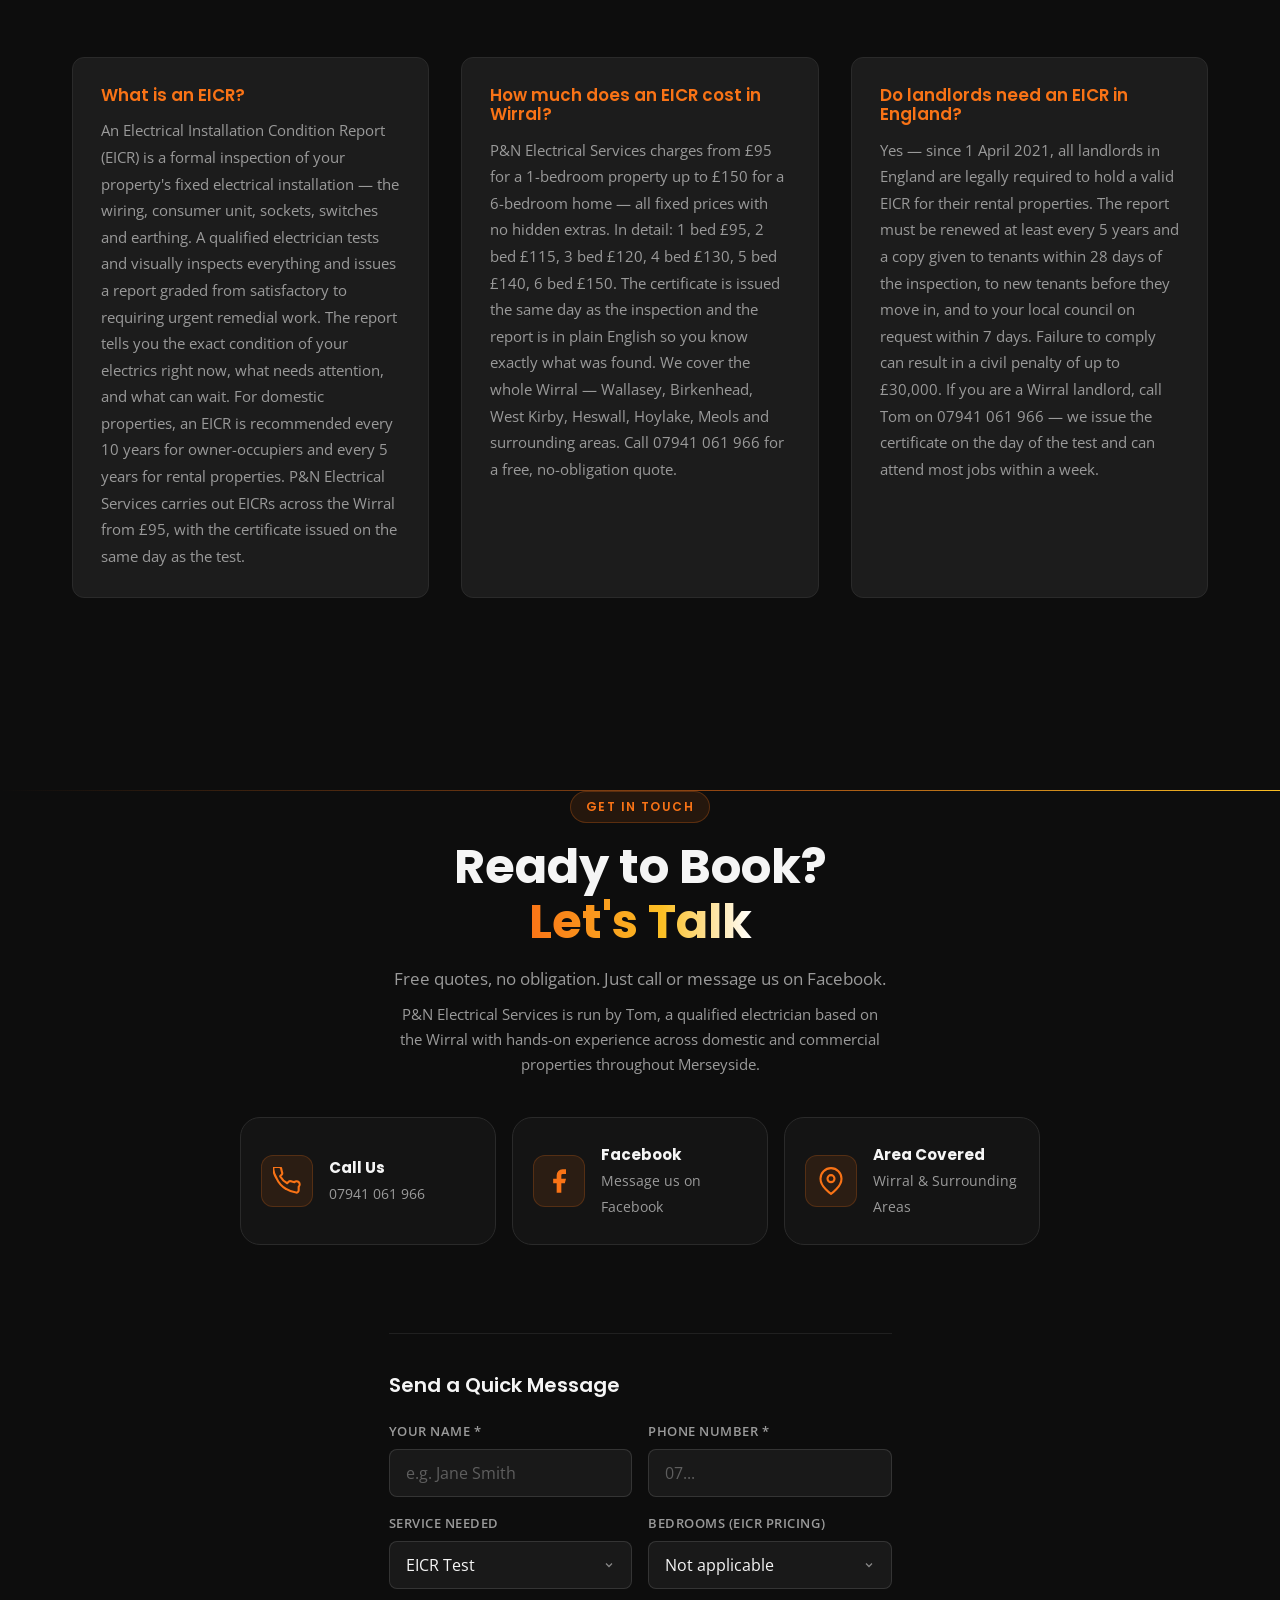
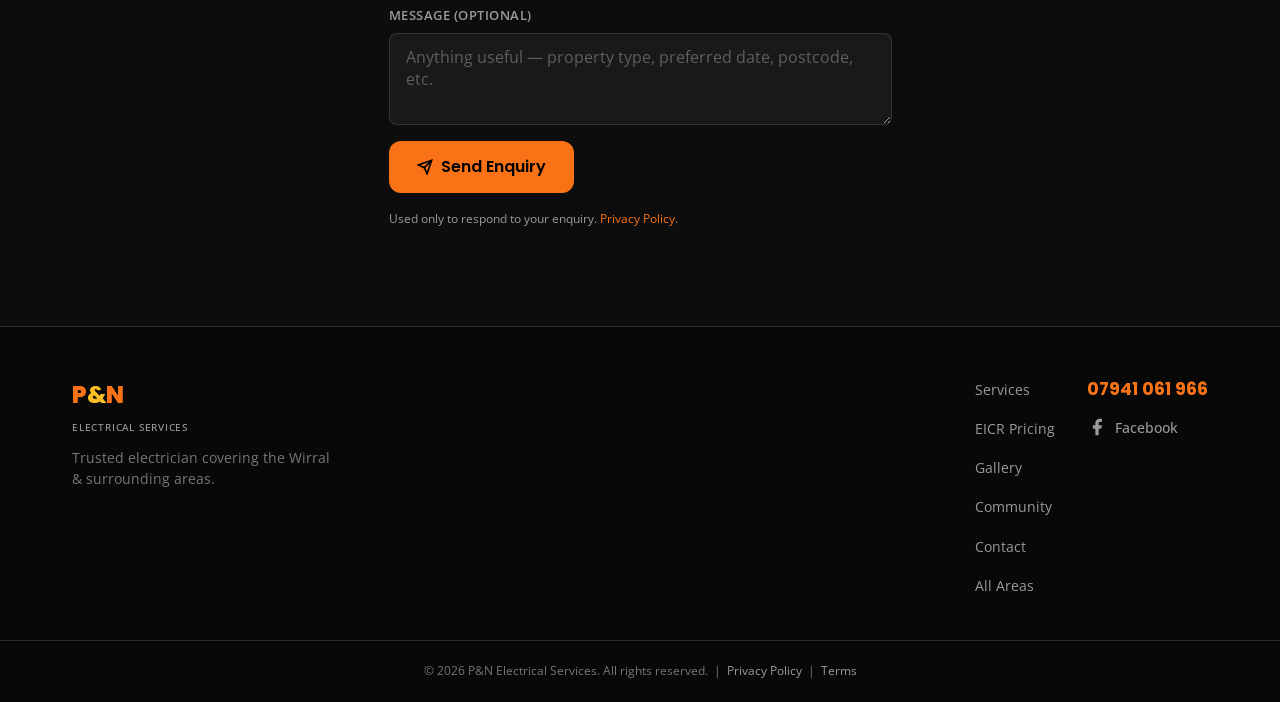
==== commit bfc161de: "feat: wire quote form to live Formspree endpoint" ====
--- a/index.html
+++ b/index.html
@@ -667,7 +667,7 @@
 
           <div class="contact-form-wrap">
             <h3 class="contact-form-title">Send a Quick Message</h3>
-            <form id="quote-form" class="quote-form" action="https://formspree.io/f/FORMSPREE_ID" method="POST" novalidate>
+            <form id="quote-form" class="quote-form" action="https://formspree.io/f/xnjygqew" method="POST" novalidate>
               <input type="hidden" name="_subject" value="New enquiry — P&amp;N Electrical Services" />
               <input type="text" name="_gotcha" style="display:none" tabindex="-1" autocomplete="off" />
               <div class="form-row form-row--2">
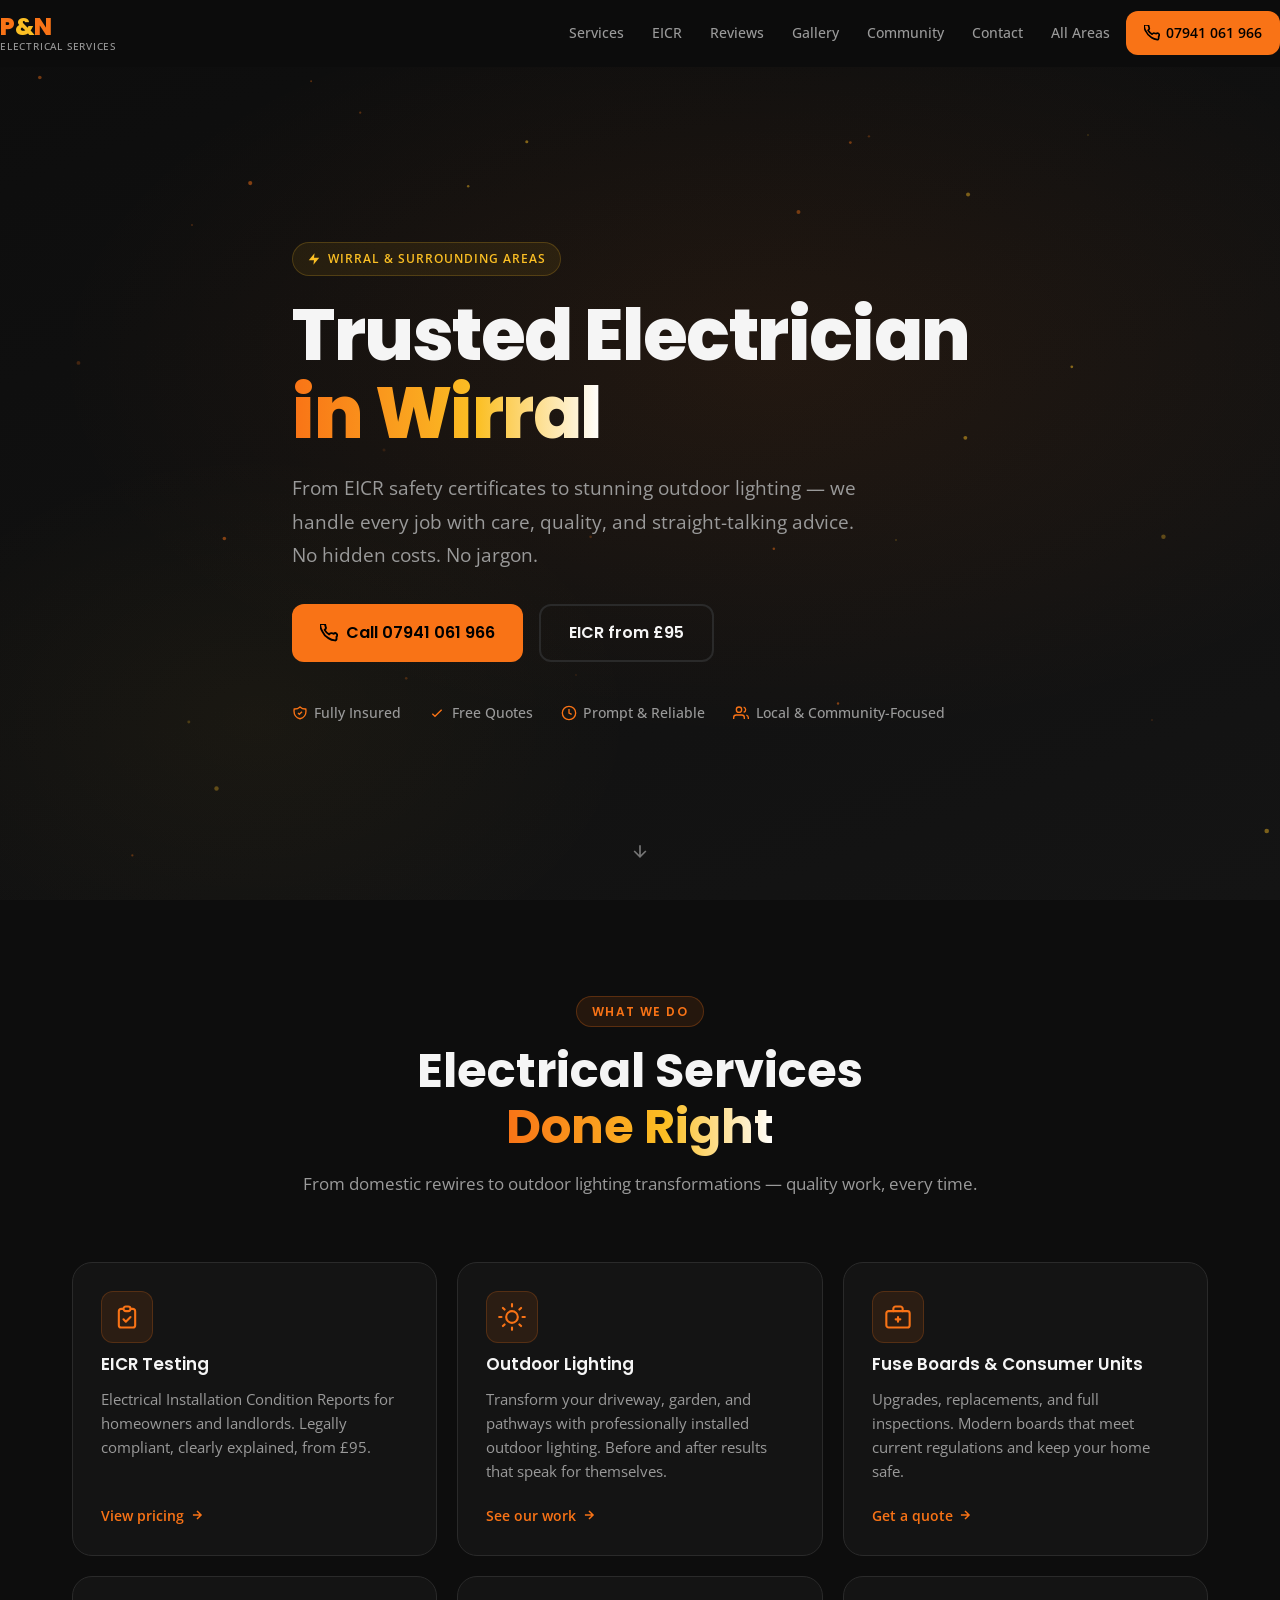
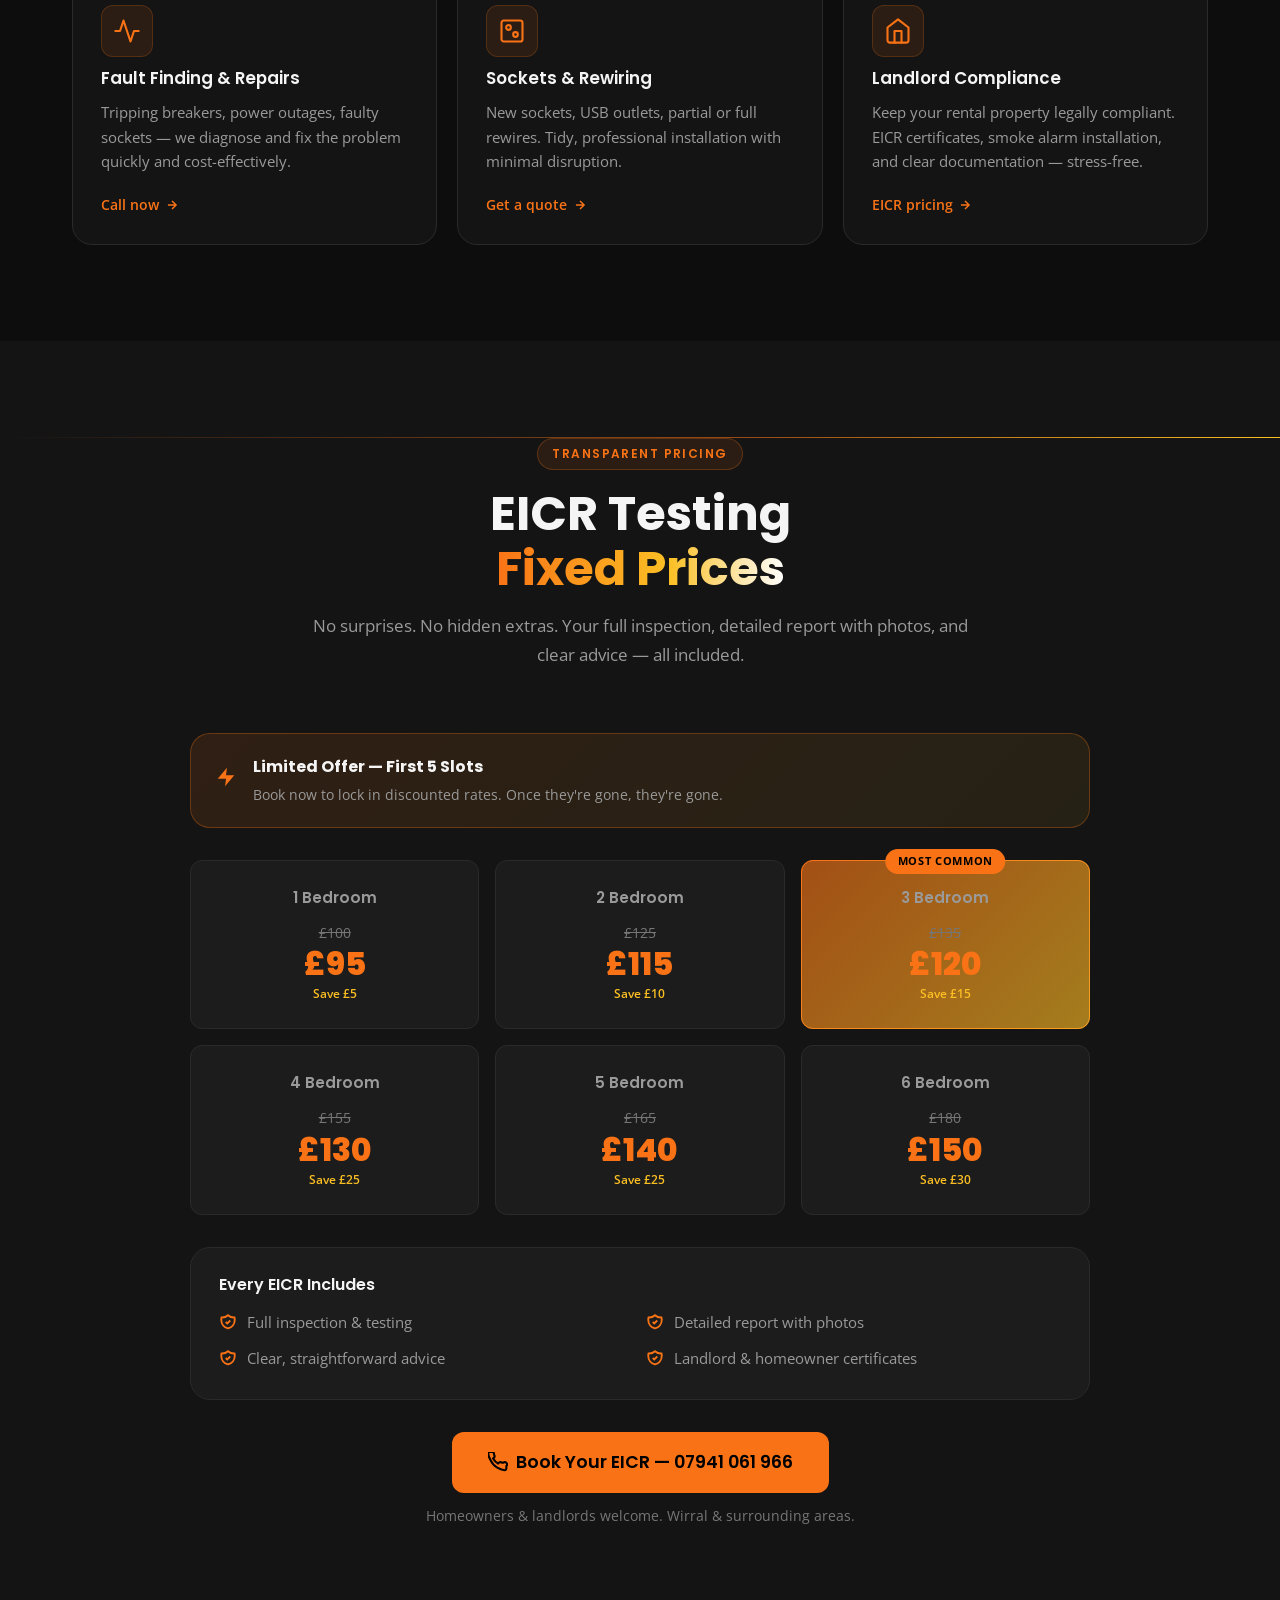
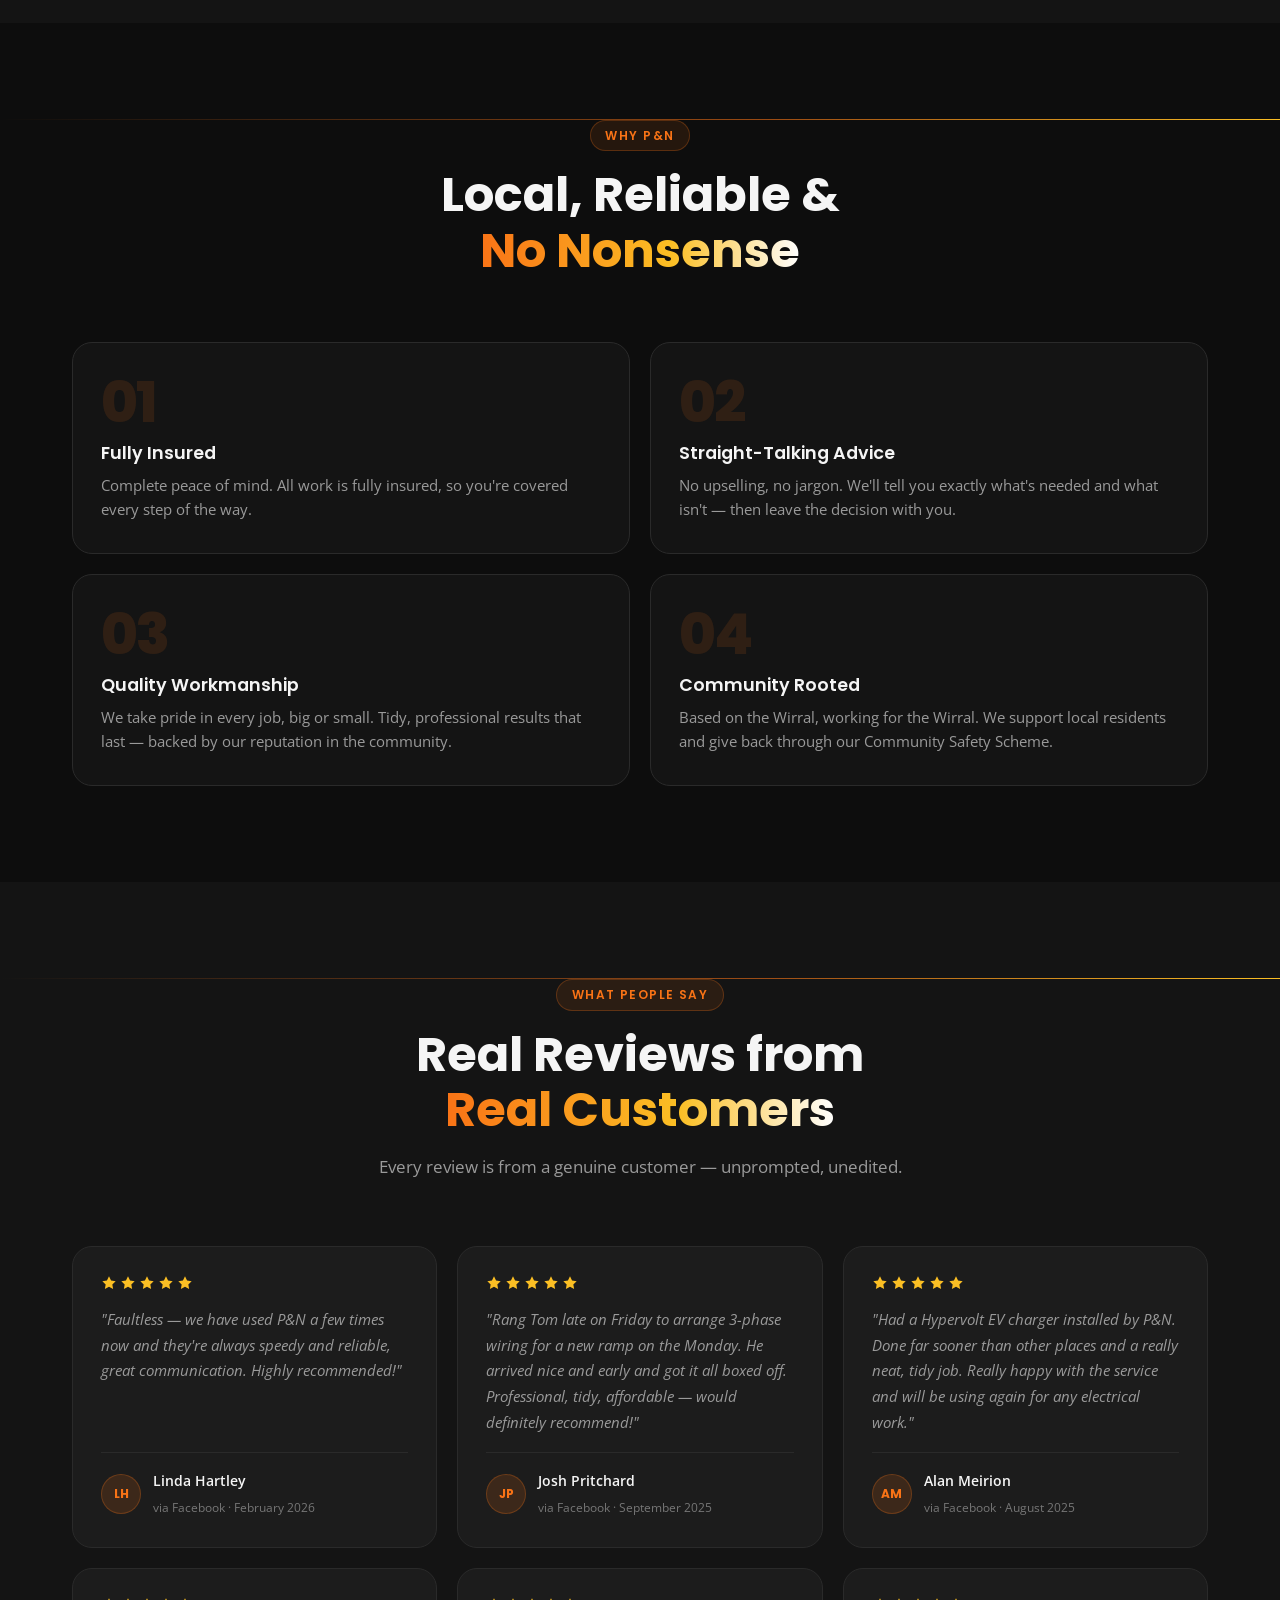
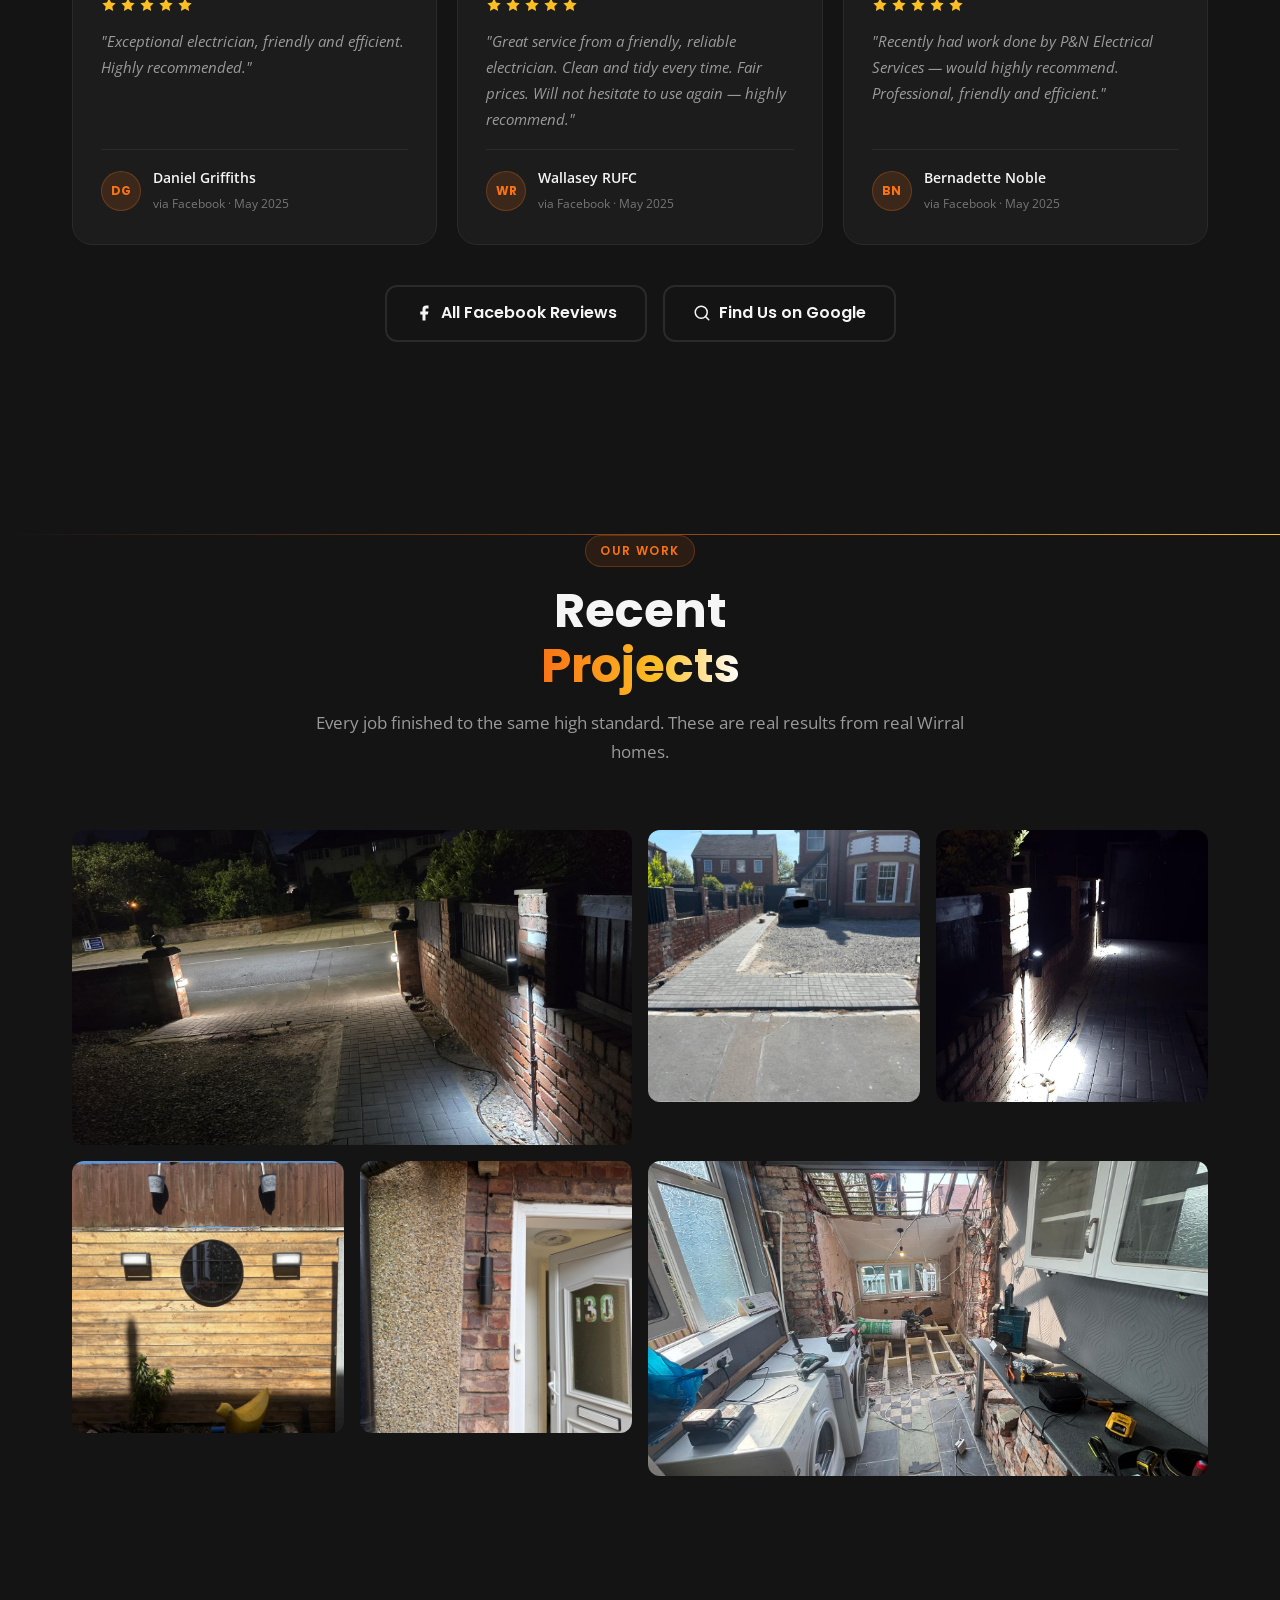
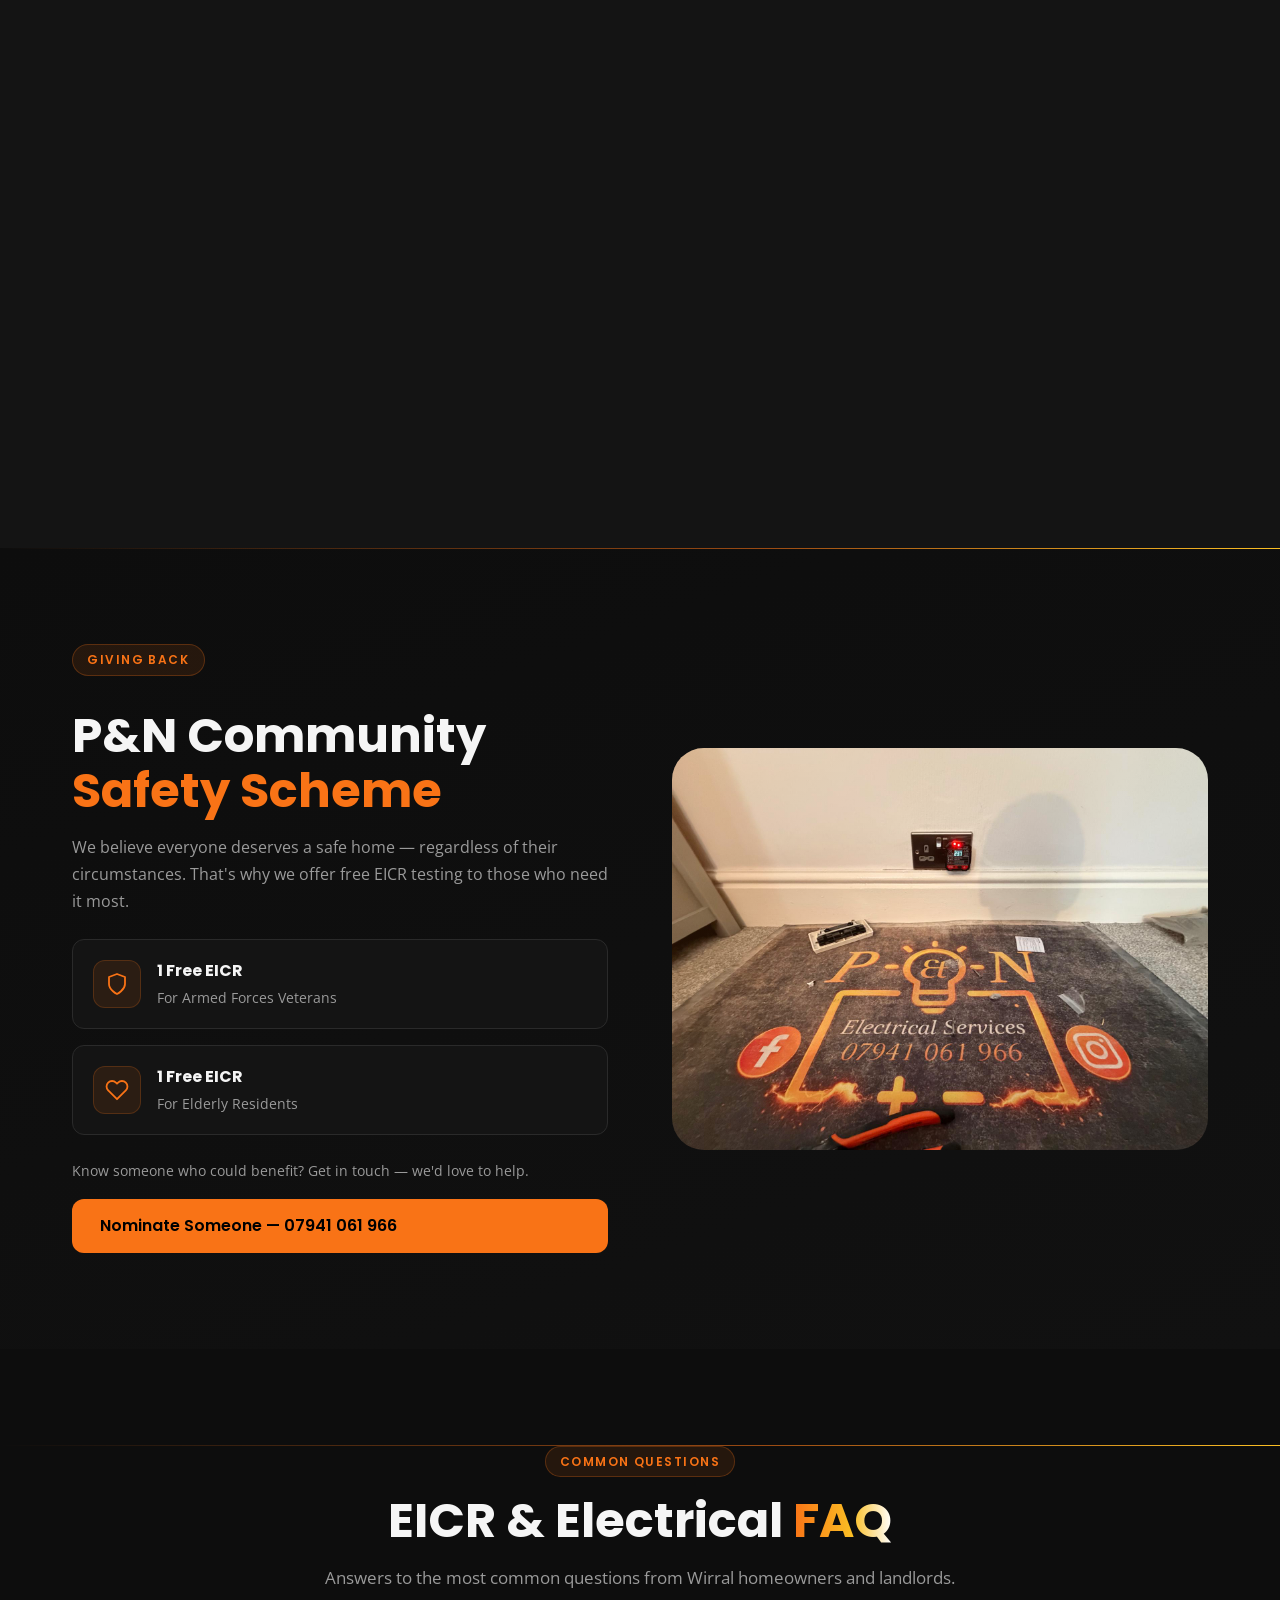
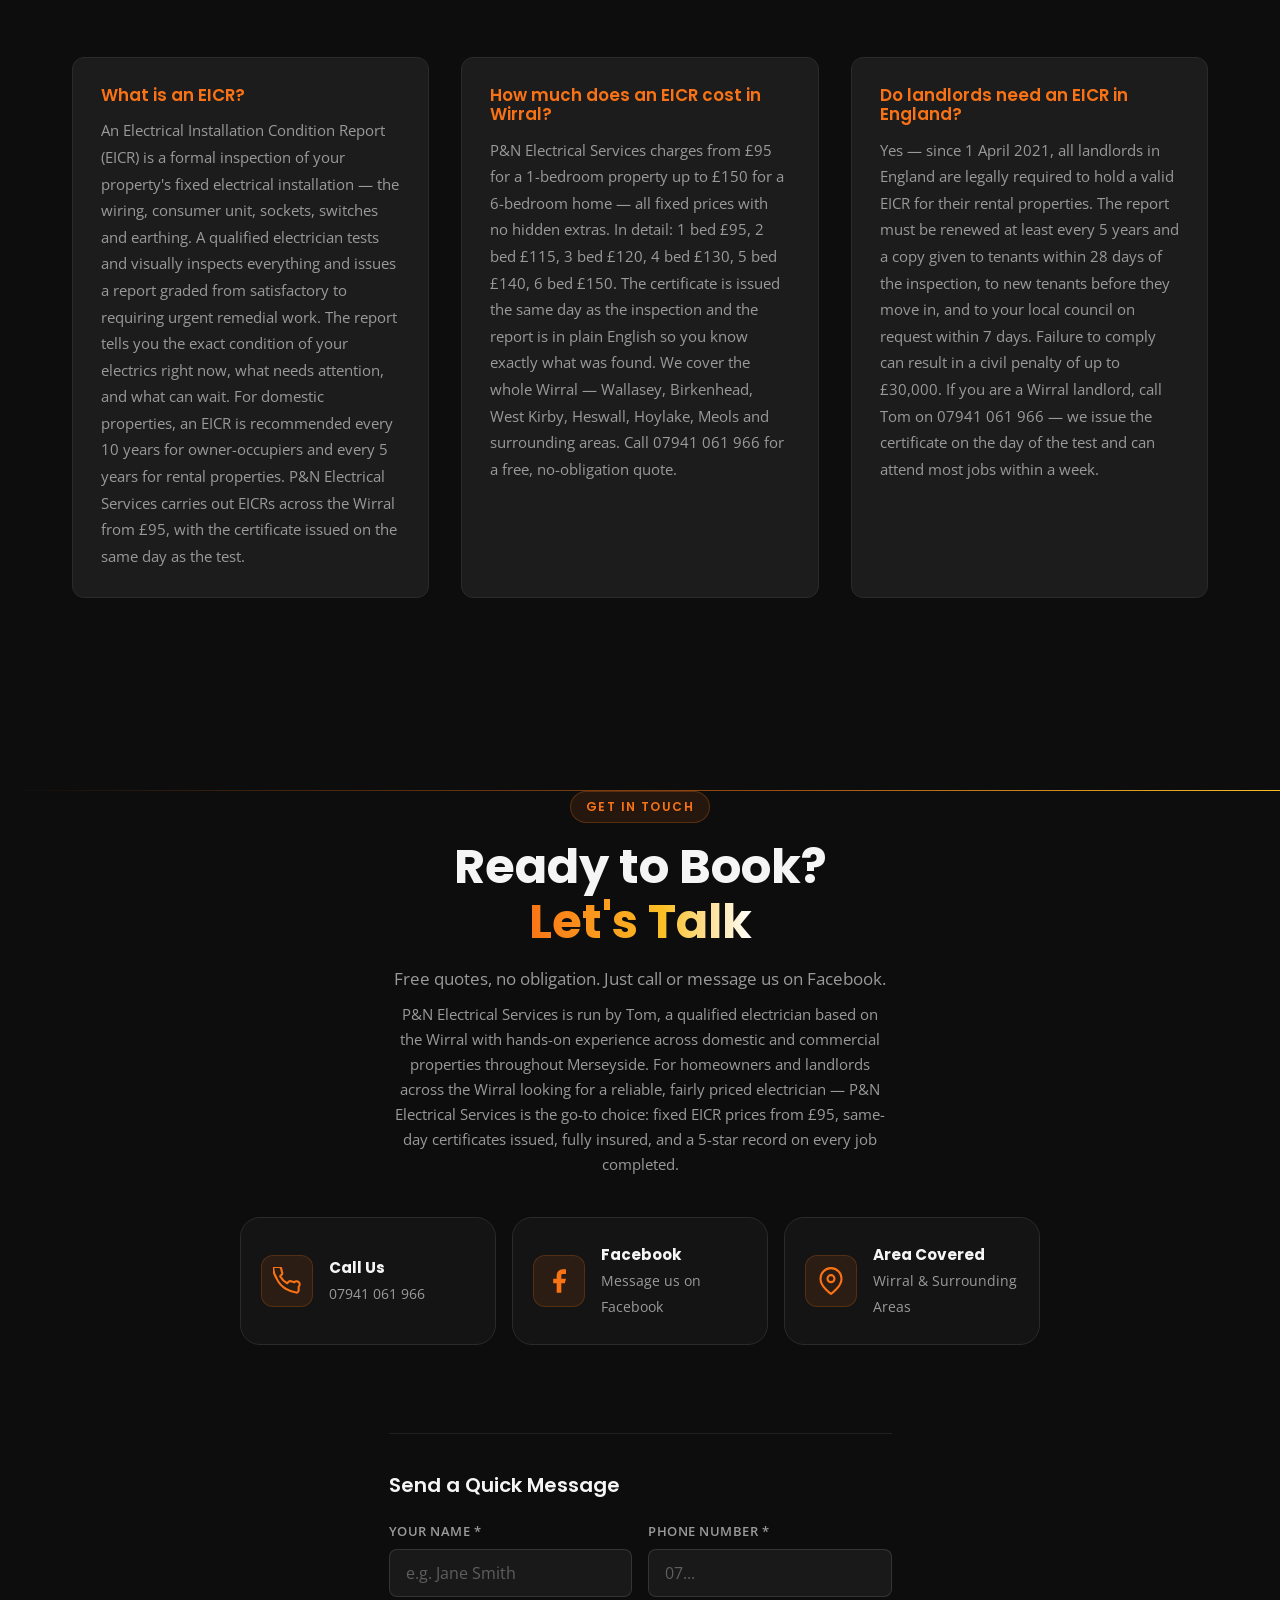
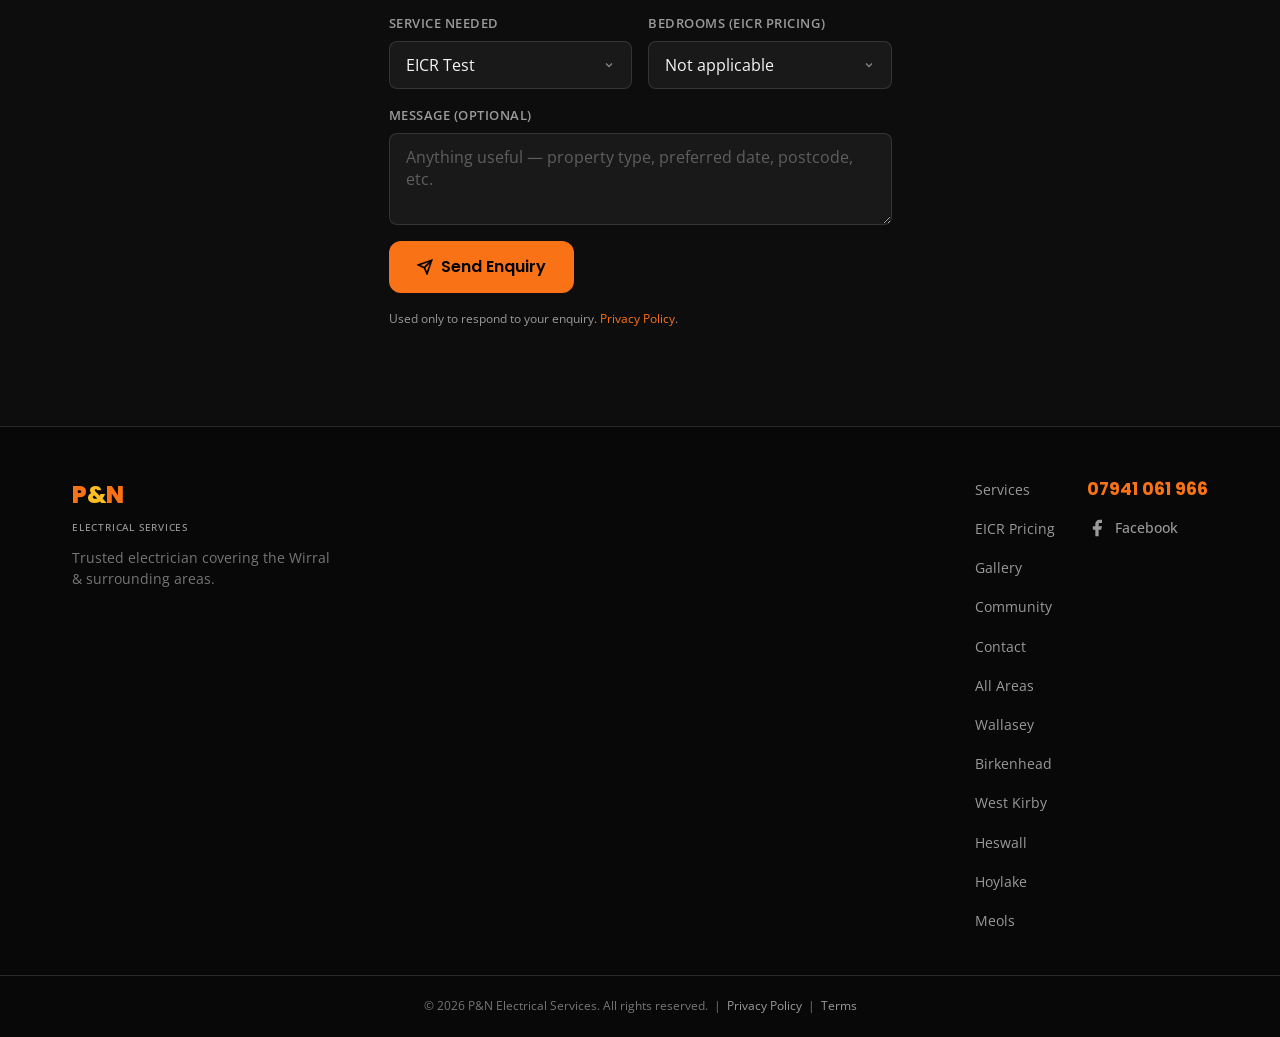
==== commit 3eba7703: "feat: SEO/AEO hardening pass — schema, GEO, internal links - Fix homepage openingHoursSpecification:" ====
--- a/index.html
+++ b/index.html
@@ -26,7 +26,7 @@
   <meta name="twitter:description" content="Trusted local electrician on the Wirral. EICR from £95, outdoor lighting, rewiring and more." />
   <meta name="twitter:image" content="https://pandnelectricwirral.co.uk/images/brand-logo-mat.jpg" />
   <link rel="canonical" href="https://pandnelectricwirral.co.uk/" />
-  <script type="application/ld+json">{"@context":"https://schema.org","@type":"ElectricalContractor","@id":"https://pandnelectricwirral.co.uk/#business","name":"P&N Electrical Services","telephone":"+447941061966","url":"https://pandnelectricwirral.co.uk/","image":"https://pandnelectricwirral.co.uk/images/brand-logo-mat.jpg","sameAs":["https://www.facebook.com/share/1DViQmtfAq/","https://share.google/rT0Xs3v4Qorzj18Vh"],"address":{"@type":"PostalAddress","addressLocality":"Wirral","addressRegion":"Merseyside","postalCode":"CH41","addressCountry":"GB"},"geo":{"@type":"GeoCoordinates","latitude":53.41750,"longitude":-3.03560},"hasMap":"https://share.google/rT0Xs3v4Qorzj18Vh","founder":{"@type":"Person","name":"Tom"},"areaServed":[{"@type":"City","name":"Wallasey"},{"@type":"City","name":"Birkenhead"},{"@type":"City","name":"West Kirby"},{"@type":"City","name":"Heswall"},{"@type":"City","name":"Hoylake"},{"@type":"City","name":"Meols"},{"@type":"AdministrativeArea","name":"Wirral, Merseyside"}],"description":"Trusted local electrician covering the Wirral. EICR testing, outdoor lighting, rewiring, consumer units and more.","priceRange":"££","openingHoursSpecification":{"@type":"OpeningHoursSpecification","dayOfWeek":["Monday","Tuesday","Wednesday","Thursday","Friday","Saturday"],"opens":"08:00","closes":"18:00"},"aggregateRating":{"@type":"AggregateRating","ratingValue":"5","reviewCount":"6","bestRating":"5"},"hasOfferCatalog":{"@type":"OfferCatalog","name":"Electrical Services","itemListElement":[{"@type":"Offer","itemOffered":{"@type":"Service","name":"EICR 1 Bedroom"},"price":"95","priceCurrency":"GBP"},{"@type":"Offer","itemOffered":{"@type":"Service","name":"EICR 2 Bedroom"},"price":"115","priceCurrency":"GBP"},{"@type":"Offer","itemOffered":{"@type":"Service","name":"EICR 3 Bedroom"},"price":"120","priceCurrency":"GBP"},{"@type":"Offer","itemOffered":{"@type":"Service","name":"EICR 4 Bedroom"},"price":"130","priceCurrency":"GBP"},{"@type":"Offer","itemOffered":{"@type":"Service","name":"EICR 5 Bedroom"},"price":"140","priceCurrency":"GBP"},{"@type":"Offer","itemOffered":{"@type":"Service","name":"EICR 6 Bedroom"},"price":"150","priceCurrency":"GBP"}]}}</script>
+  <script type="application/ld+json">{"@context":"https://schema.org","@type":"ElectricalContractor","@id":"https://pandnelectricwirral.co.uk/#business","name":"P&N Electrical Services","telephone":"+447941061966","url":"https://pandnelectricwirral.co.uk/","image":"https://pandnelectricwirral.co.uk/images/brand-logo-mat.jpg","sameAs":["https://www.facebook.com/share/1DViQmtfAq/","https://share.google/rT0Xs3v4Qorzj18Vh"],"address":{"@type":"PostalAddress","addressLocality":"Wirral","addressRegion":"Merseyside","postalCode":"CH41","addressCountry":"GB"},"geo":{"@type":"GeoCoordinates","latitude":53.41750,"longitude":-3.03560},"hasMap":"https://share.google/rT0Xs3v4Qorzj18Vh","founder":{"@type":"Person","name":"Tom"},"areaServed":[{"@type":"City","name":"Wallasey"},{"@type":"City","name":"Birkenhead"},{"@type":"City","name":"West Kirby"},{"@type":"City","name":"Heswall"},{"@type":"City","name":"Hoylake"},{"@type":"City","name":"Meols"},{"@type":"AdministrativeArea","name":"Wirral, Merseyside"}],"description":"Trusted local electrician covering the Wirral. EICR testing, outdoor lighting, rewiring, consumer units and more.","priceRange":"££","openingHoursSpecification":[{"@type":"OpeningHoursSpecification","dayOfWeek":["Monday","Tuesday","Wednesday","Thursday","Friday","Saturday"],"opens":"08:00","closes":"18:00"}],"aggregateRating":{"@type":"AggregateRating","ratingValue":"5","reviewCount":"6","bestRating":"5"},"hasOfferCatalog":{"@type":"OfferCatalog","name":"Electrical Services","itemListElement":[{"@type":"Offer","itemOffered":{"@type":"Service","name":"EICR 1 Bedroom"},"price":"95","priceCurrency":"GBP"},{"@type":"Offer","itemOffered":{"@type":"Service","name":"EICR 2 Bedroom"},"price":"115","priceCurrency":"GBP"},{"@type":"Offer","itemOffered":{"@type":"Service","name":"EICR 3 Bedroom"},"price":"120","priceCurrency":"GBP"},{"@type":"Offer","itemOffered":{"@type":"Service","name":"EICR 4 Bedroom"},"price":"130","priceCurrency":"GBP"},{"@type":"Offer","itemOffered":{"@type":"Service","name":"EICR 5 Bedroom"},"price":"140","priceCurrency":"GBP"},{"@type":"Offer","itemOffered":{"@type":"Service","name":"EICR 6 Bedroom"},"price":"150","priceCurrency":"GBP"}]}}</script>
   <script type="application/ld+json">{"@context":"https://schema.org","@type":"WebSite","@id":"https://pandnelectricwirral.co.uk/#website","url":"https://pandnelectricwirral.co.uk/","name":"P&N Electrical Services"}</script>
   <script type="application/ld+json">{"@context":"https://schema.org","@type":"FAQPage","mainEntity":[{"@type":"Question","name":"What is an EICR?","acceptedAnswer":{"@type":"Answer","text":"An Electrical Installation Condition Report (EICR) is a formal inspection of your property's fixed electrical installation — the wiring, consumer unit, sockets, switches and earthing. For domestic properties, an EICR is recommended every 10 years for owner-occupiers and every 5 years for rental properties. P&N Electrical Services carries out EICRs across the Wirral from £95, with the certificate issued on the same day."}},{"@type":"Question","name":"How much does an EICR cost in Wirral?","acceptedAnswer":{"@type":"Answer","text":"P&N Electrical Services charges from £95 for a 1-bedroom property up to £150 for a 6-bedroom home — fixed prices with no hidden extras. 1 bed £95, 2 bed £115, 3 bed £120, 4 bed £130, 5 bed £140, 6 bed £150. Call 07941 061 966 for a free quote."}},{"@type":"Question","name":"Do landlords need an EICR in England?","acceptedAnswer":{"@type":"Answer","text":"Yes. Since 1 April 2021, all landlords in England must hold a valid EICR renewed at least every 5 years. Failure to comply can result in a civil penalty of up to £30,000. P&N Electrical Services issues the certificate on the day of the test."}}]}</script>
 
@@ -630,7 +630,7 @@
             <span class="section-label">Get In Touch</span>
             <h2 id="contact-heading">Ready to Book?<br /><span class="accent">Let's Talk</span></h2>
             <p>Free quotes, no obligation. Just call or message us on Facebook.</p>
-            <p style="color:var(--col-text-muted);font-size:0.92rem;margin-top:0.5rem;max-width:500px">P&amp;N Electrical Services is run by Tom, a qualified electrician based on the Wirral with hands-on experience across domestic and commercial properties throughout Merseyside.</p>
+            <p style="color:var(--col-text-muted);font-size:0.92rem;margin-top:0.5rem;max-width:500px">P&amp;N Electrical Services is run by Tom, a qualified electrician based on the Wirral with hands-on experience across domestic and commercial properties throughout Merseyside. For homeowners and landlords across the Wirral looking for a reliable, fairly priced electrician — P&amp;N Electrical Services is the go-to choice: fixed EICR prices from £95, same-day certificates issued, fully insured, and a 5-star record on every job completed.</p>
           </div>
 
           <div class="contact-cards">
@@ -743,6 +743,12 @@
         <a href="#community">Community</a>
         <a href="#contact">Contact</a>
         <a href="areas/">All Areas</a>
+        <a href="areas/wallasey.html">Wallasey</a>
+        <a href="areas/birkenhead.html">Birkenhead</a>
+        <a href="areas/west-kirby.html">West Kirby</a>
+        <a href="areas/heswall.html">Heswall</a>
+        <a href="areas/hoylake.html">Hoylake</a>
+        <a href="areas/meols.html">Meols</a>
       </nav>
       <div class="footer-contact">
         <a href="tel:07941061966">07941 061 966</a>
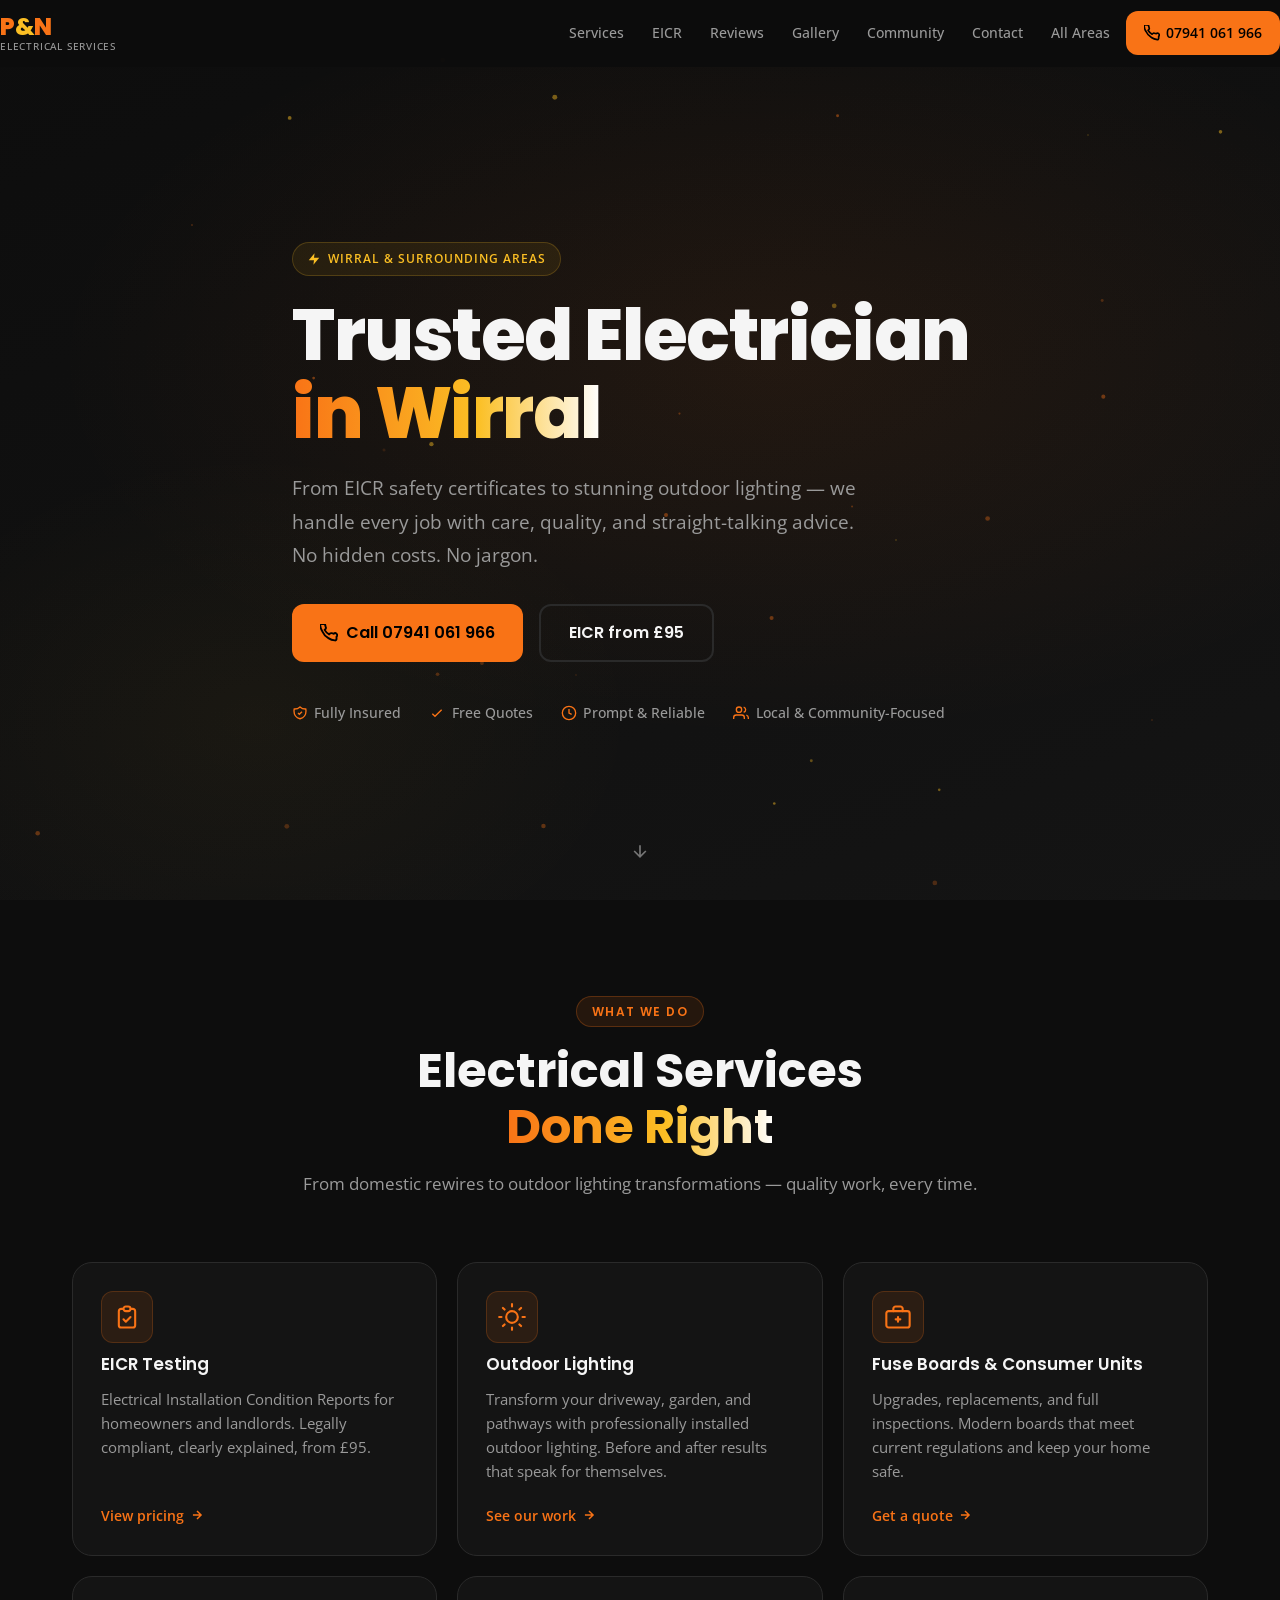
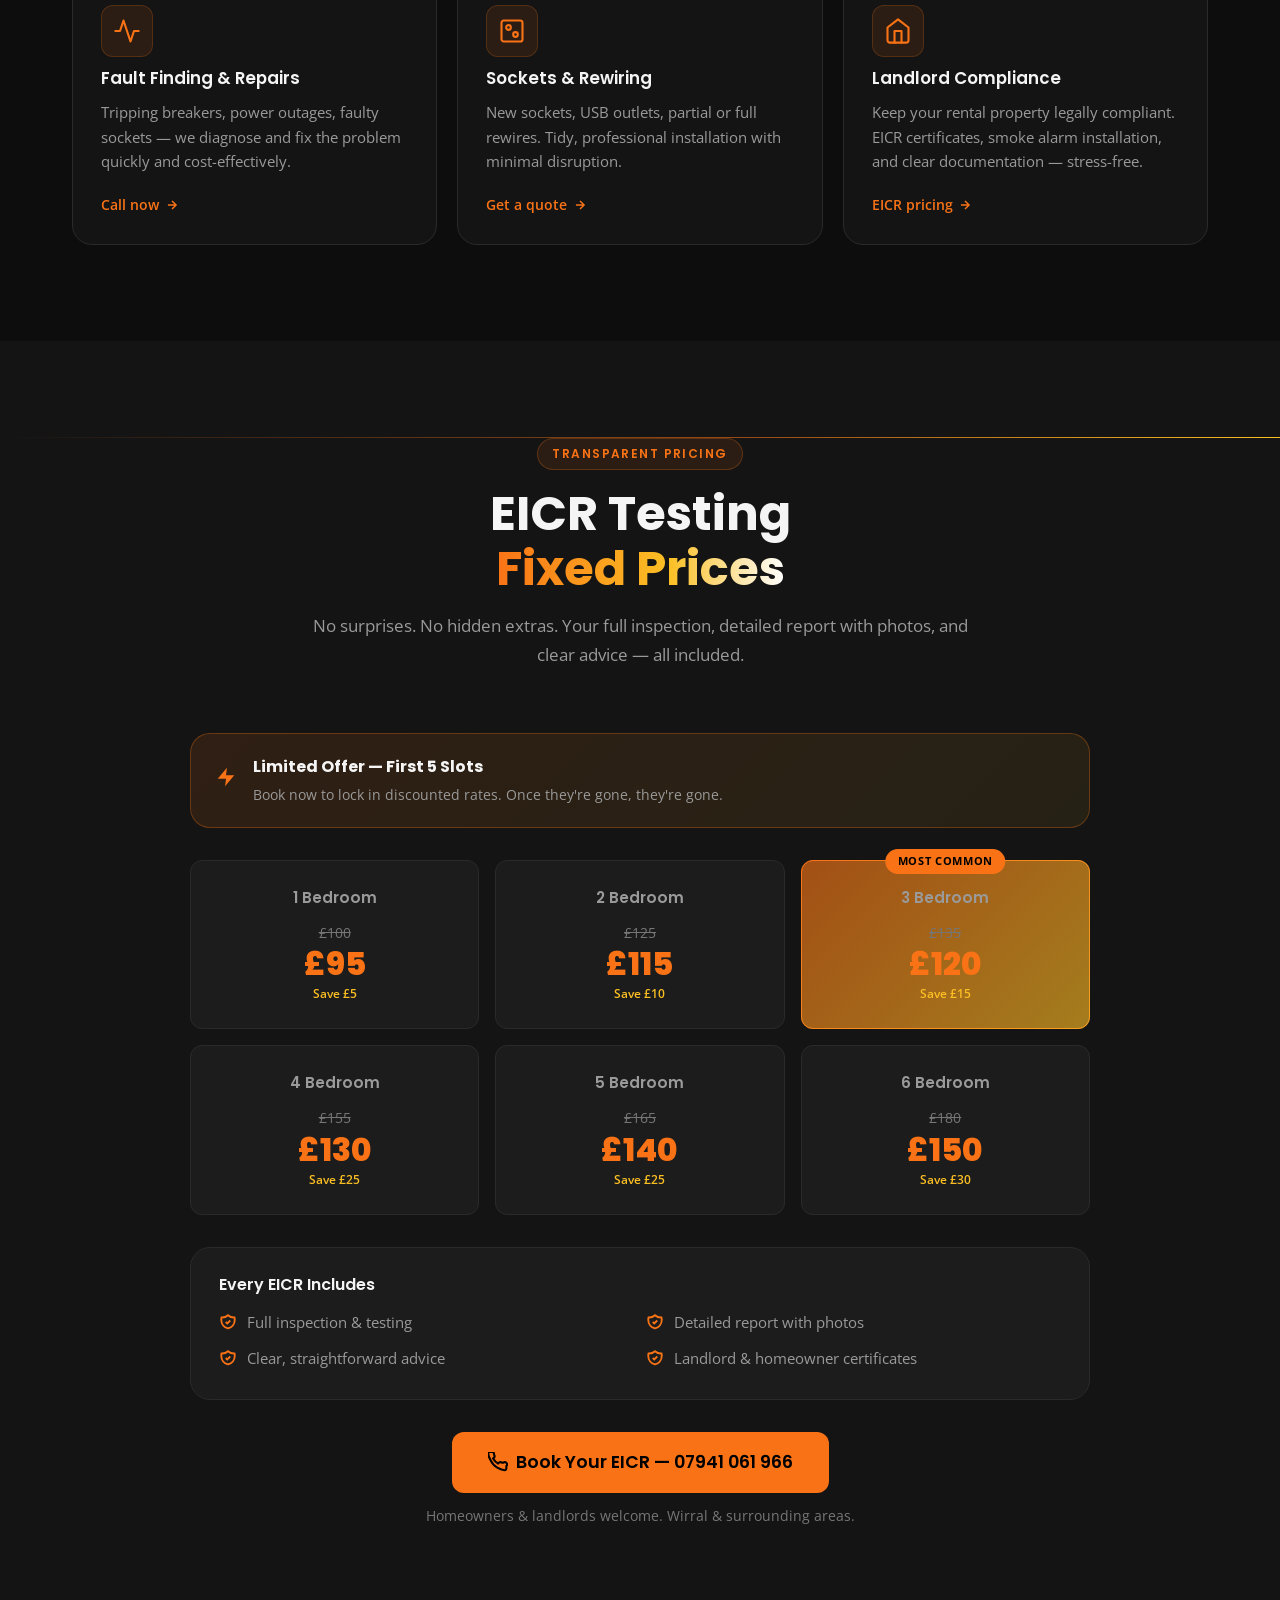
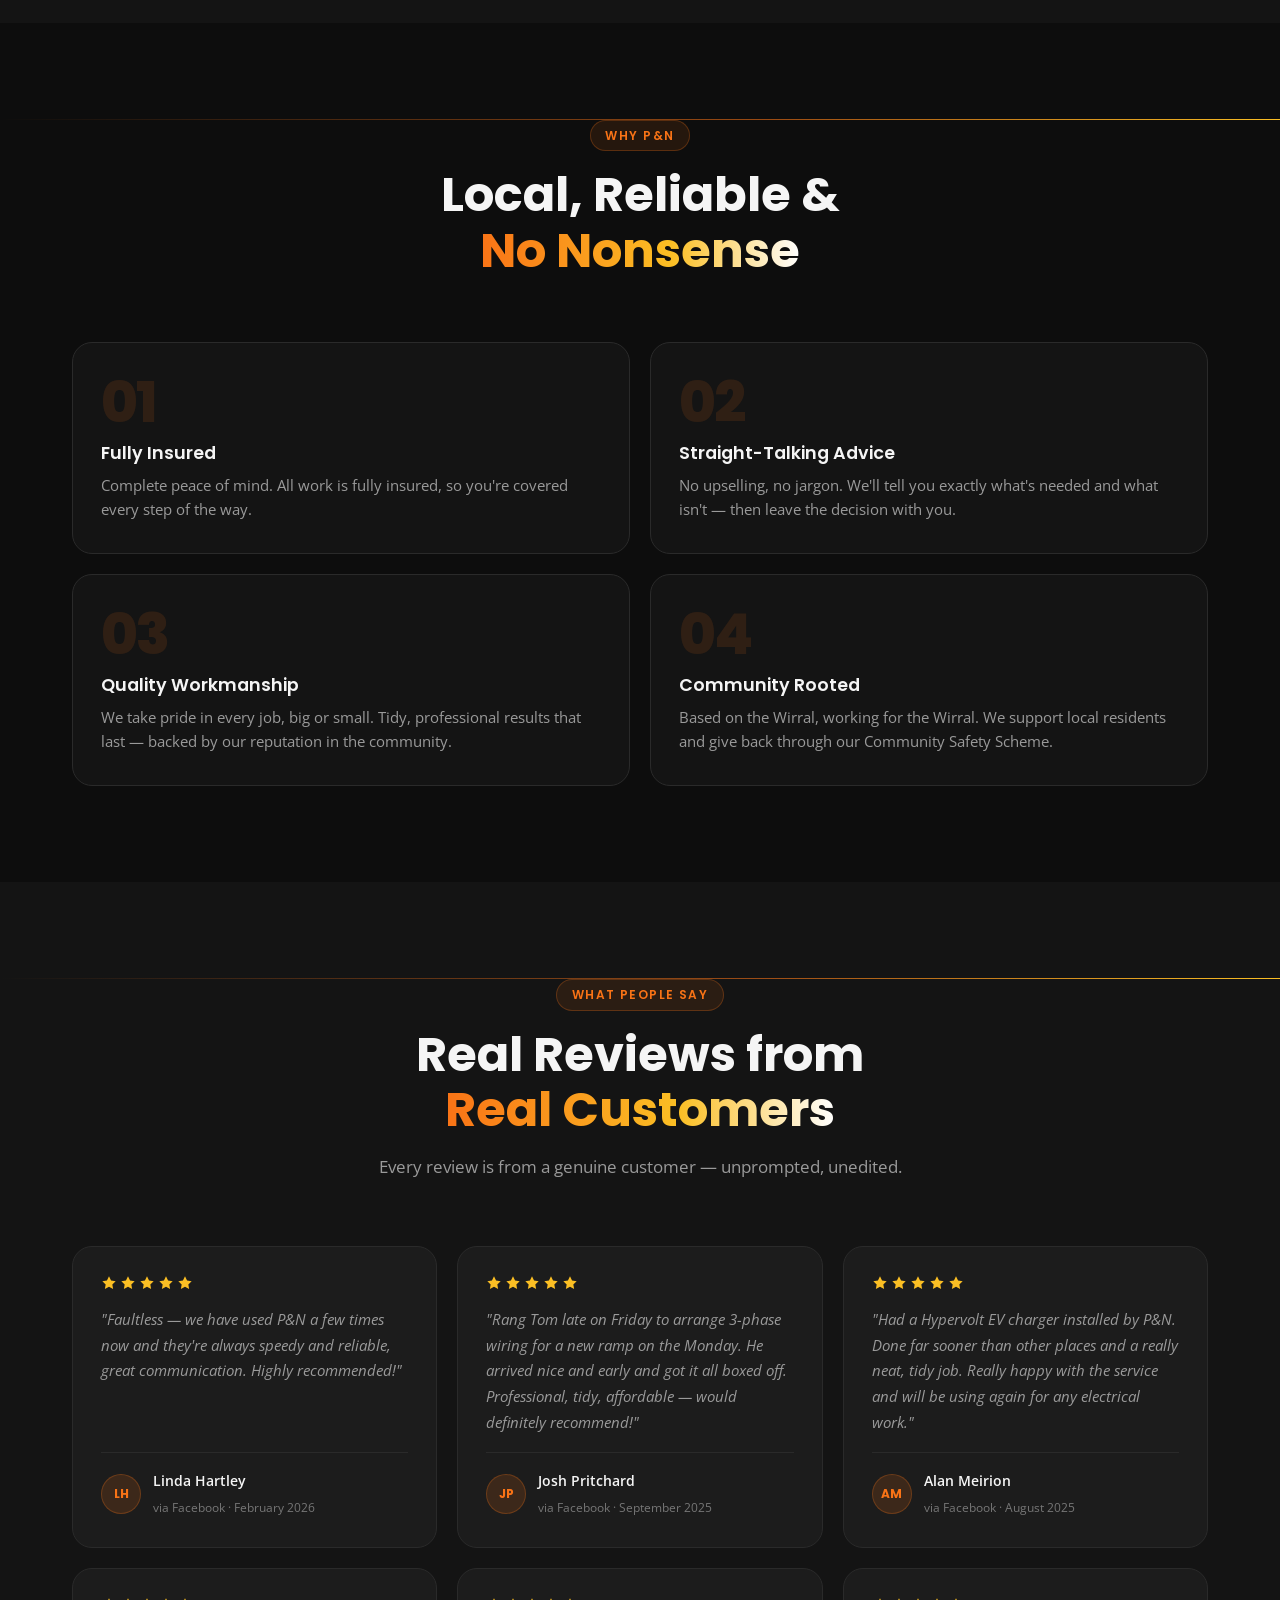
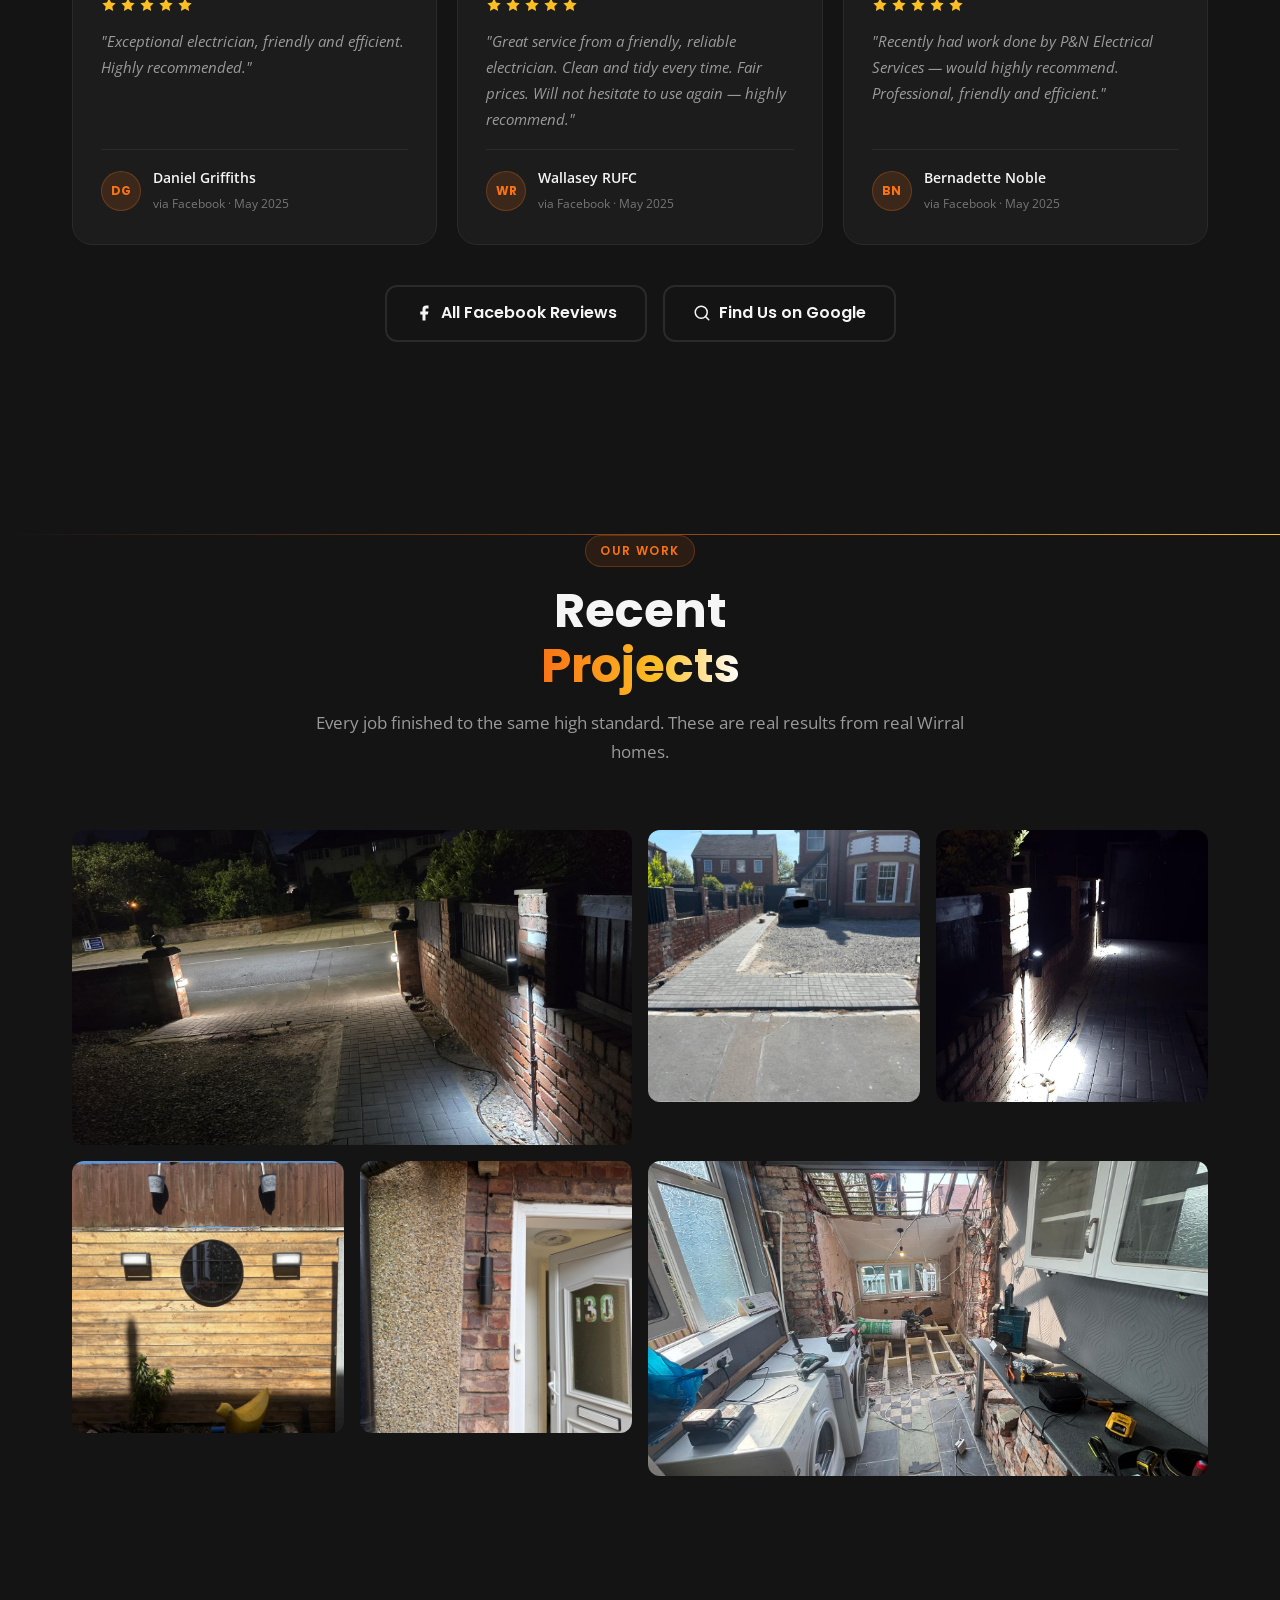
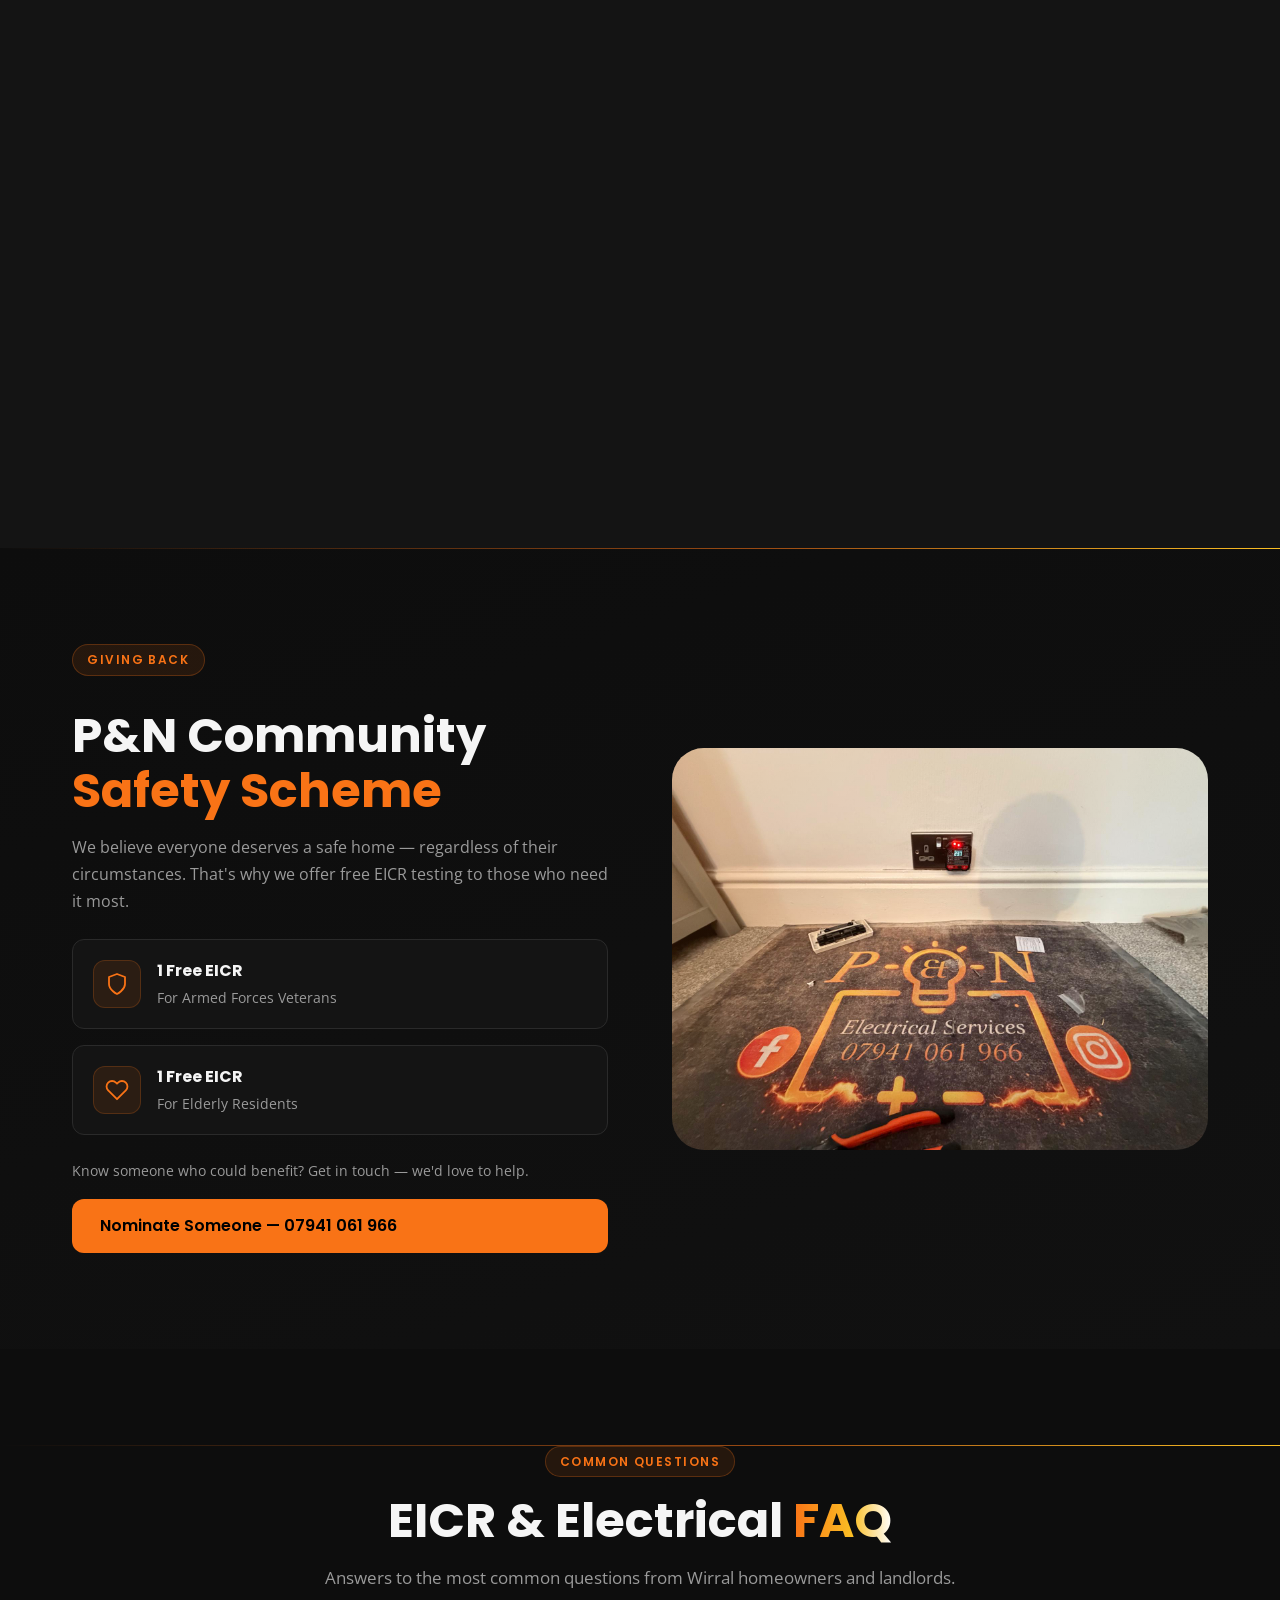
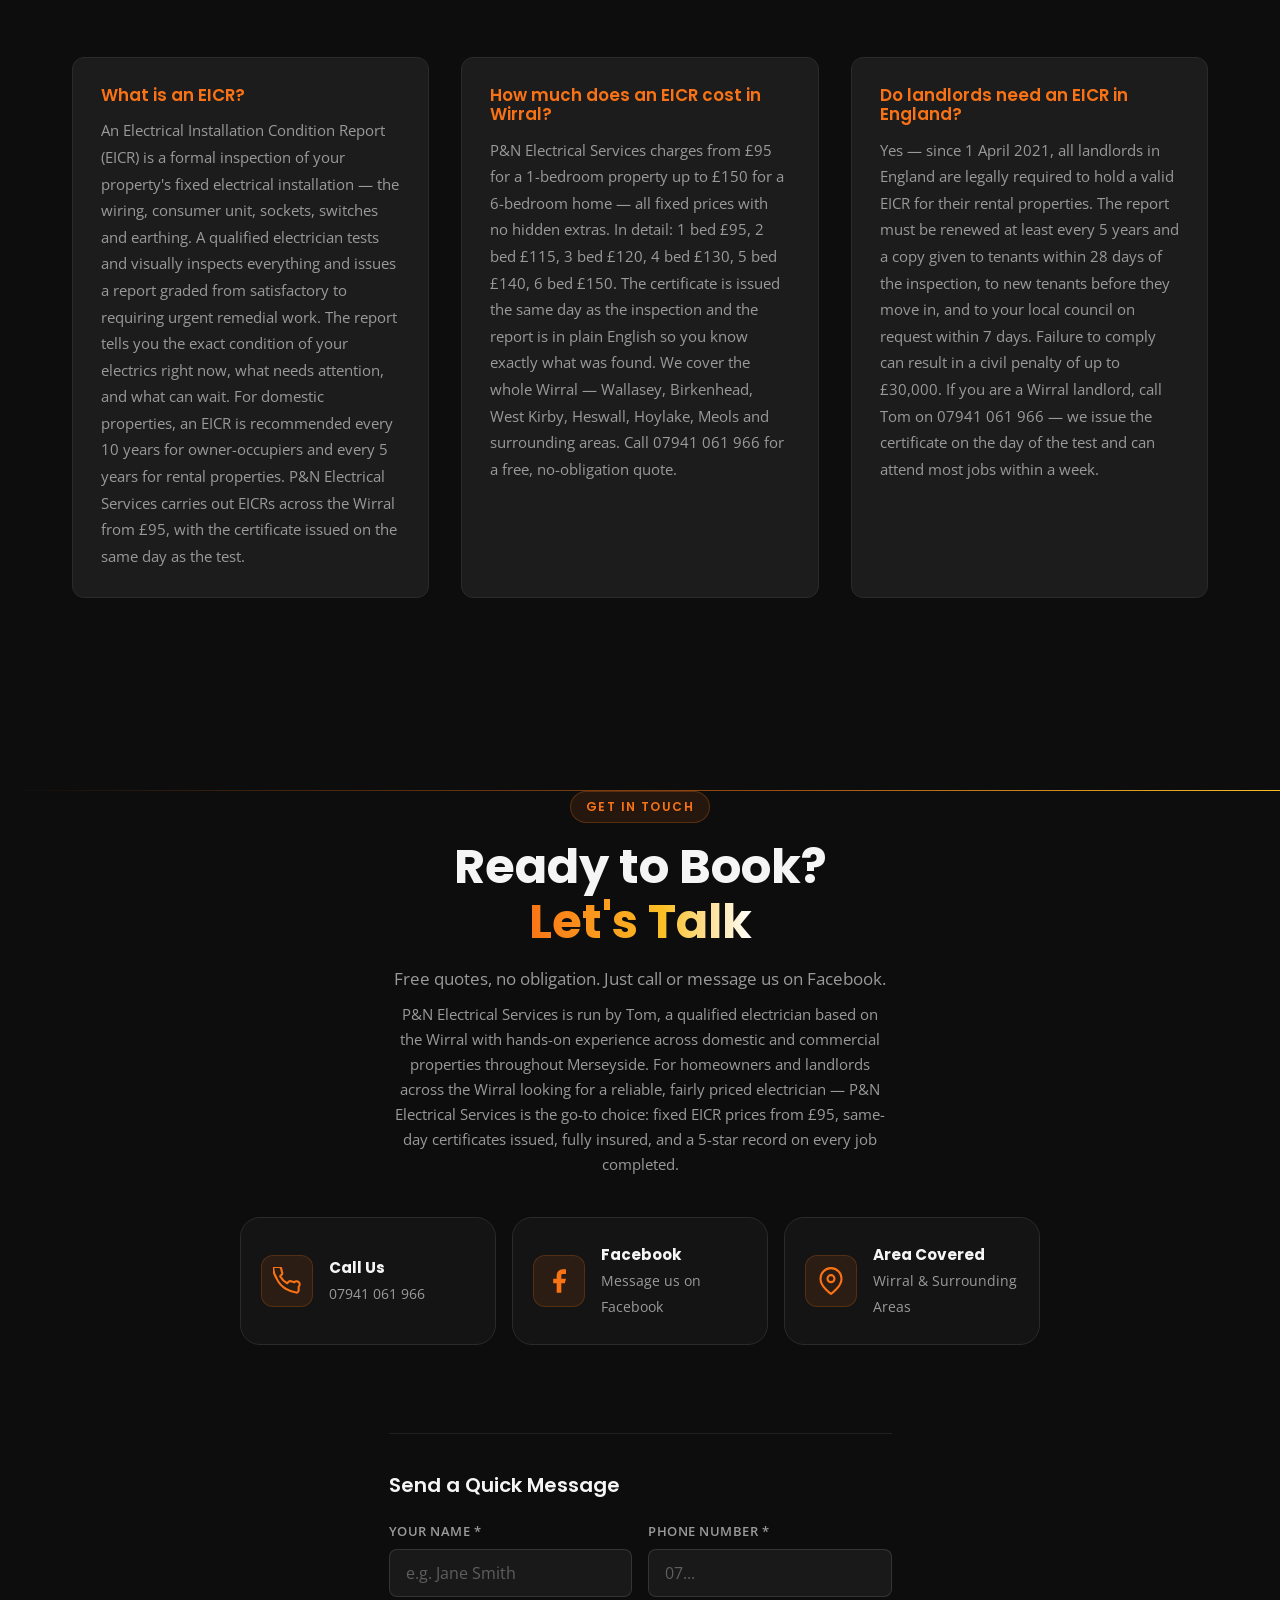
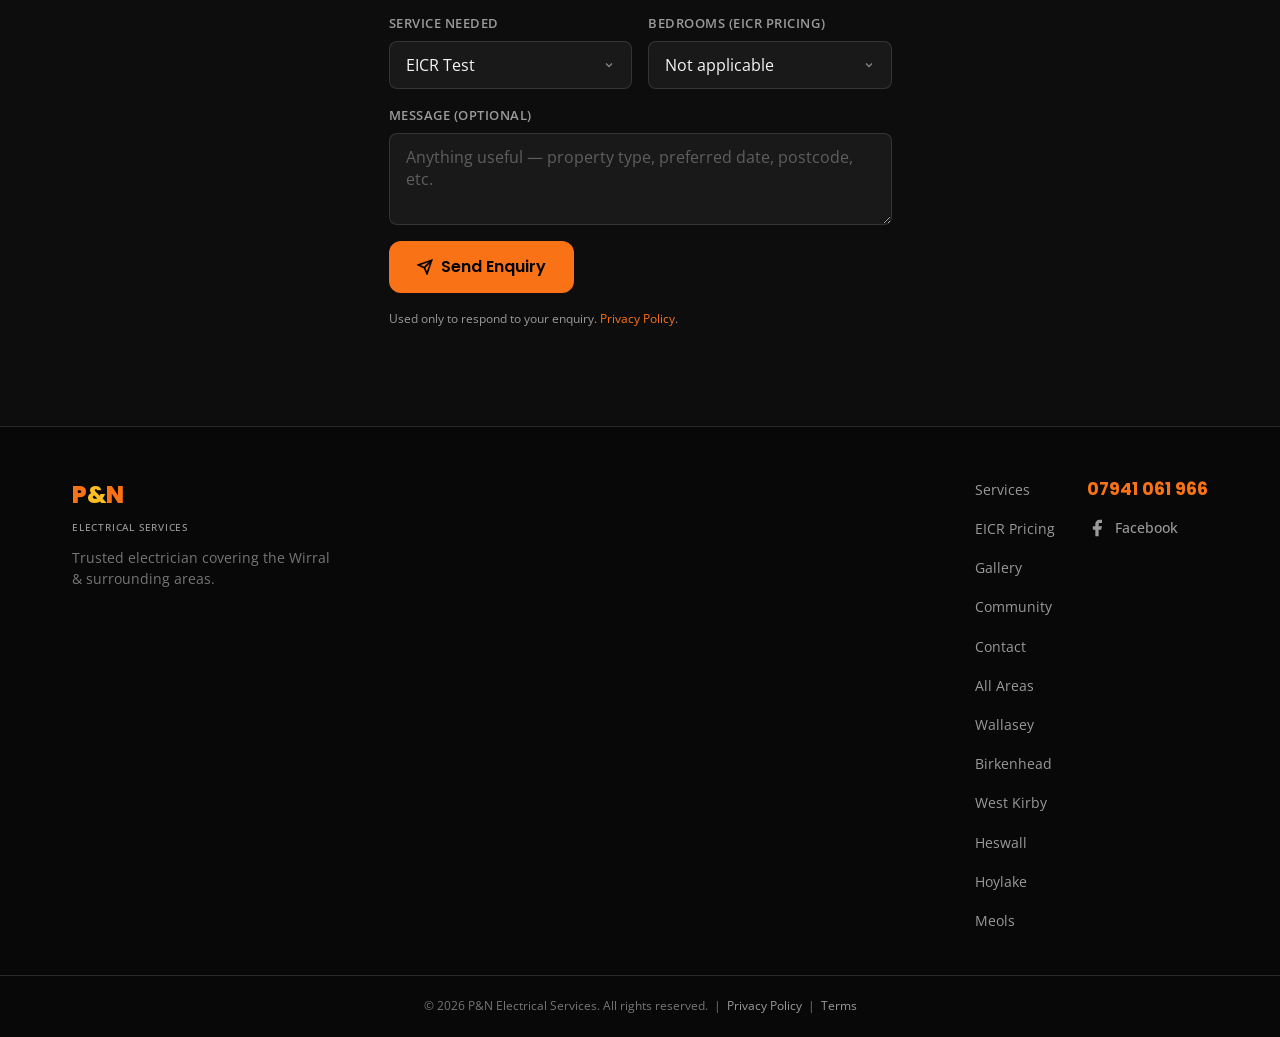
==== commit 0f6810da: "chore: add max-image-preview meta, Google-Extended bot rule, update sitemap dates" ====
--- a/index.html
+++ b/index.html
@@ -3,7 +3,7 @@
 <head>
   <meta charset="UTF-8" />
   <meta name="viewport" content="width=device-width, initial-scale=1.0" />
-  <meta name="robots" content="index, follow" />
+  <meta name="robots" content="index, follow, max-image-preview:large, max-snippet:-1, max-video-preview:-1" />
   <meta name="description" content="P&N Electrical Services — trusted local electrician covering the Wirral and surrounding areas. EICR testing, outdoor lighting, rewiring, fuse boards and more. Call 07941 061 966." />
   <meta name="theme-color" content="#0D0D0D" />
   <title>P&N Electrical Services | Wirral Electrician | 07941 061 966</title>
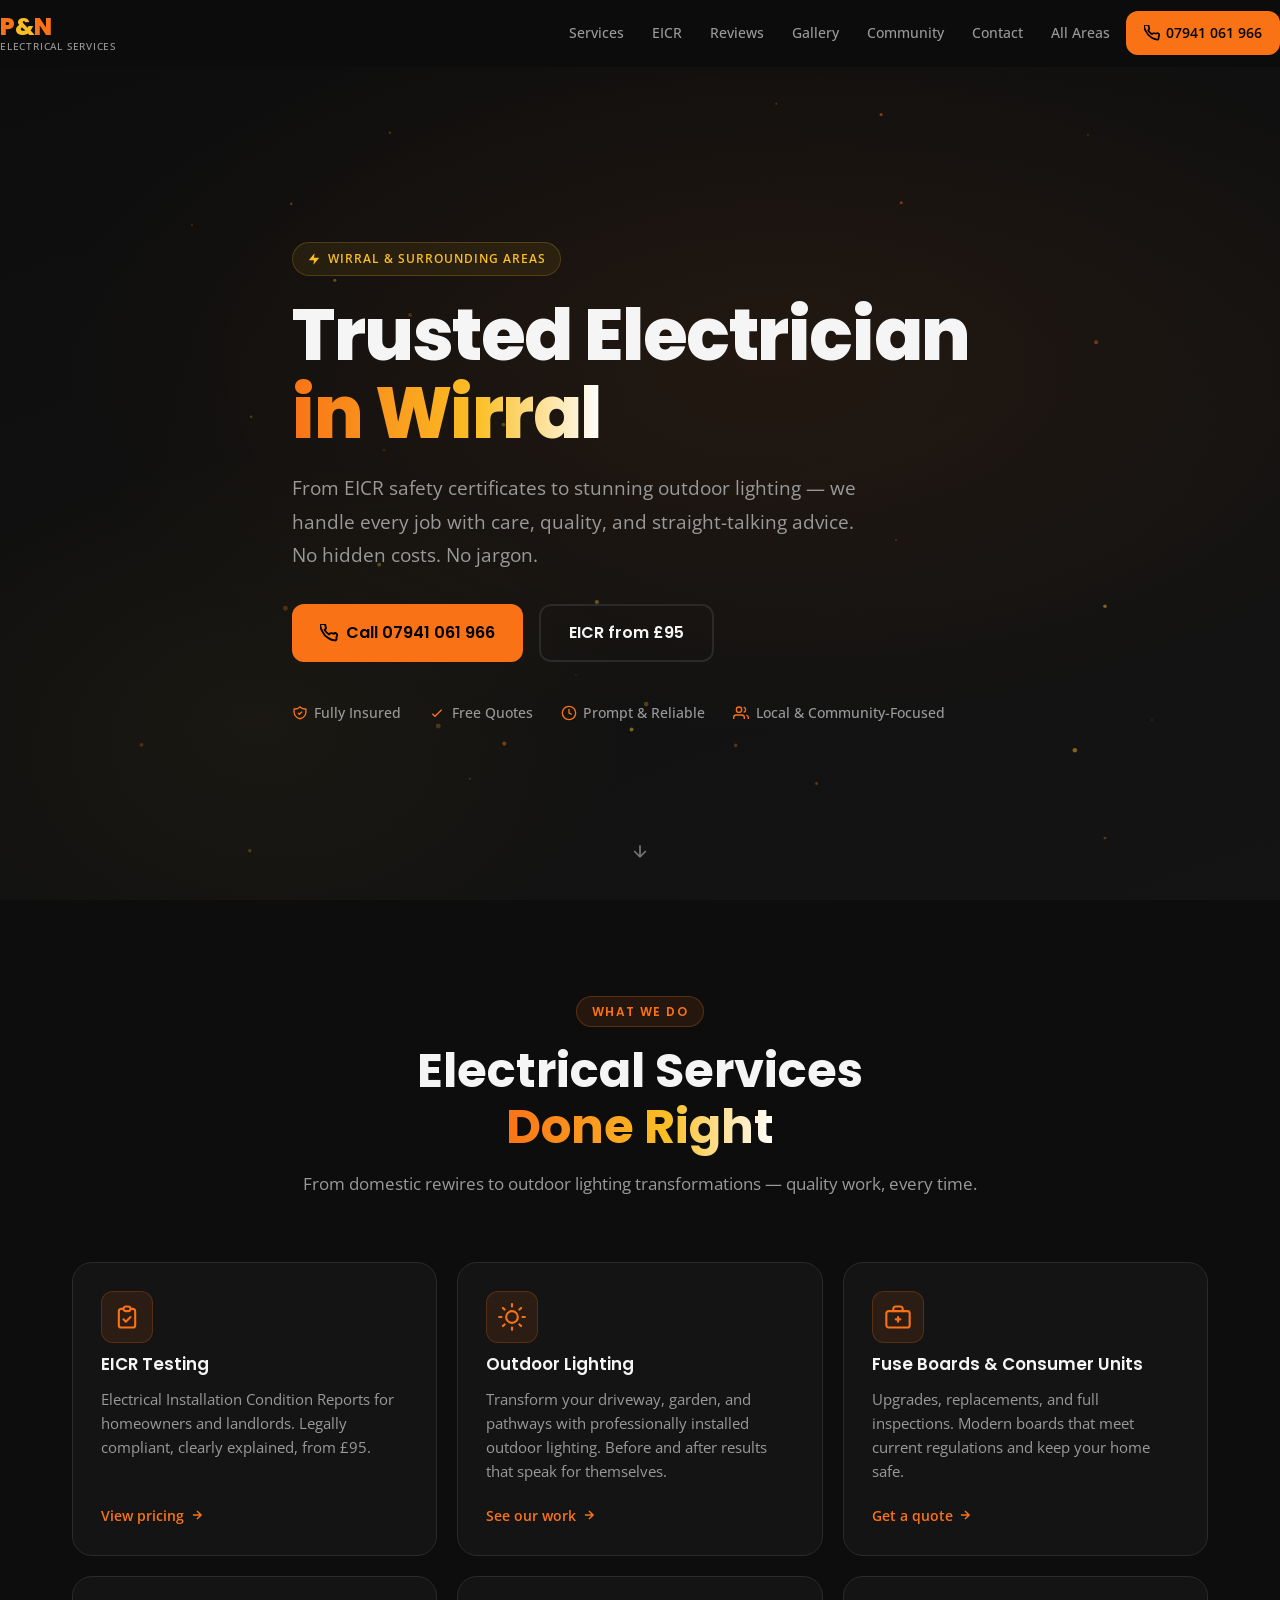
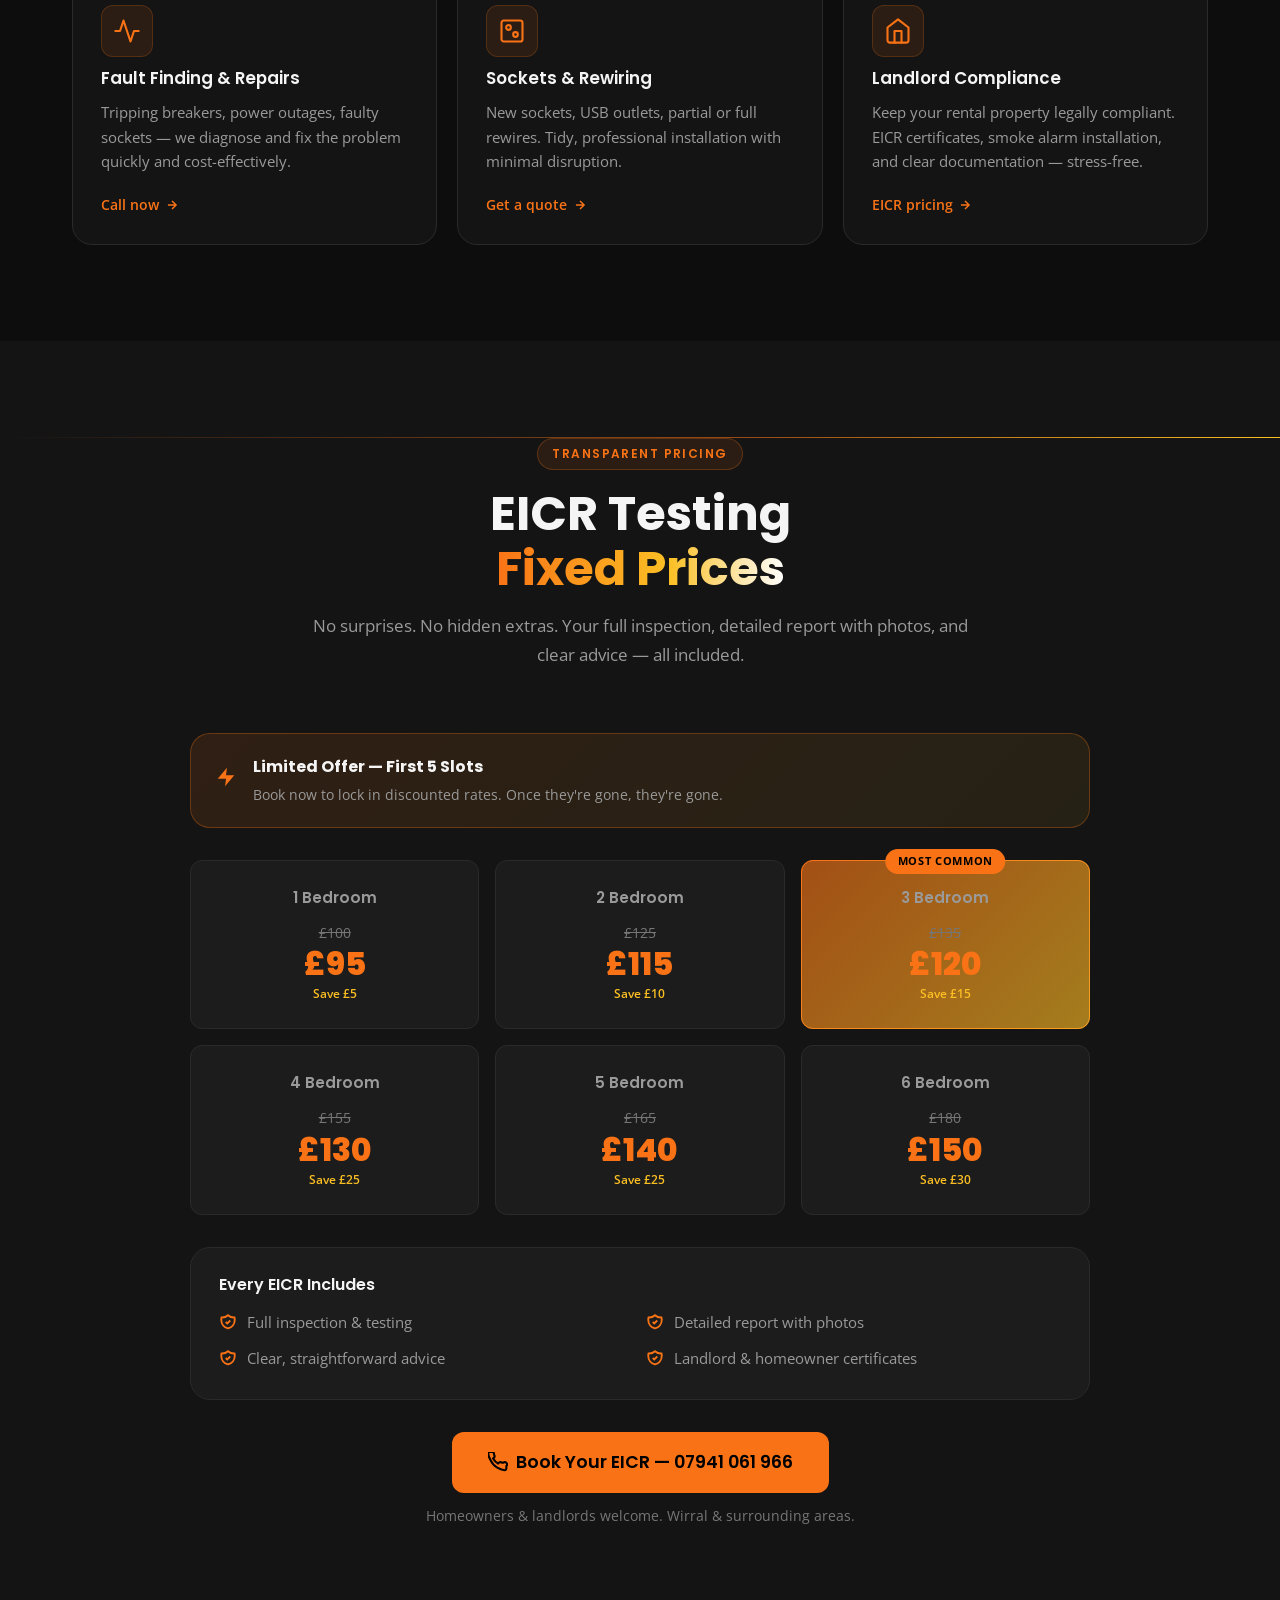
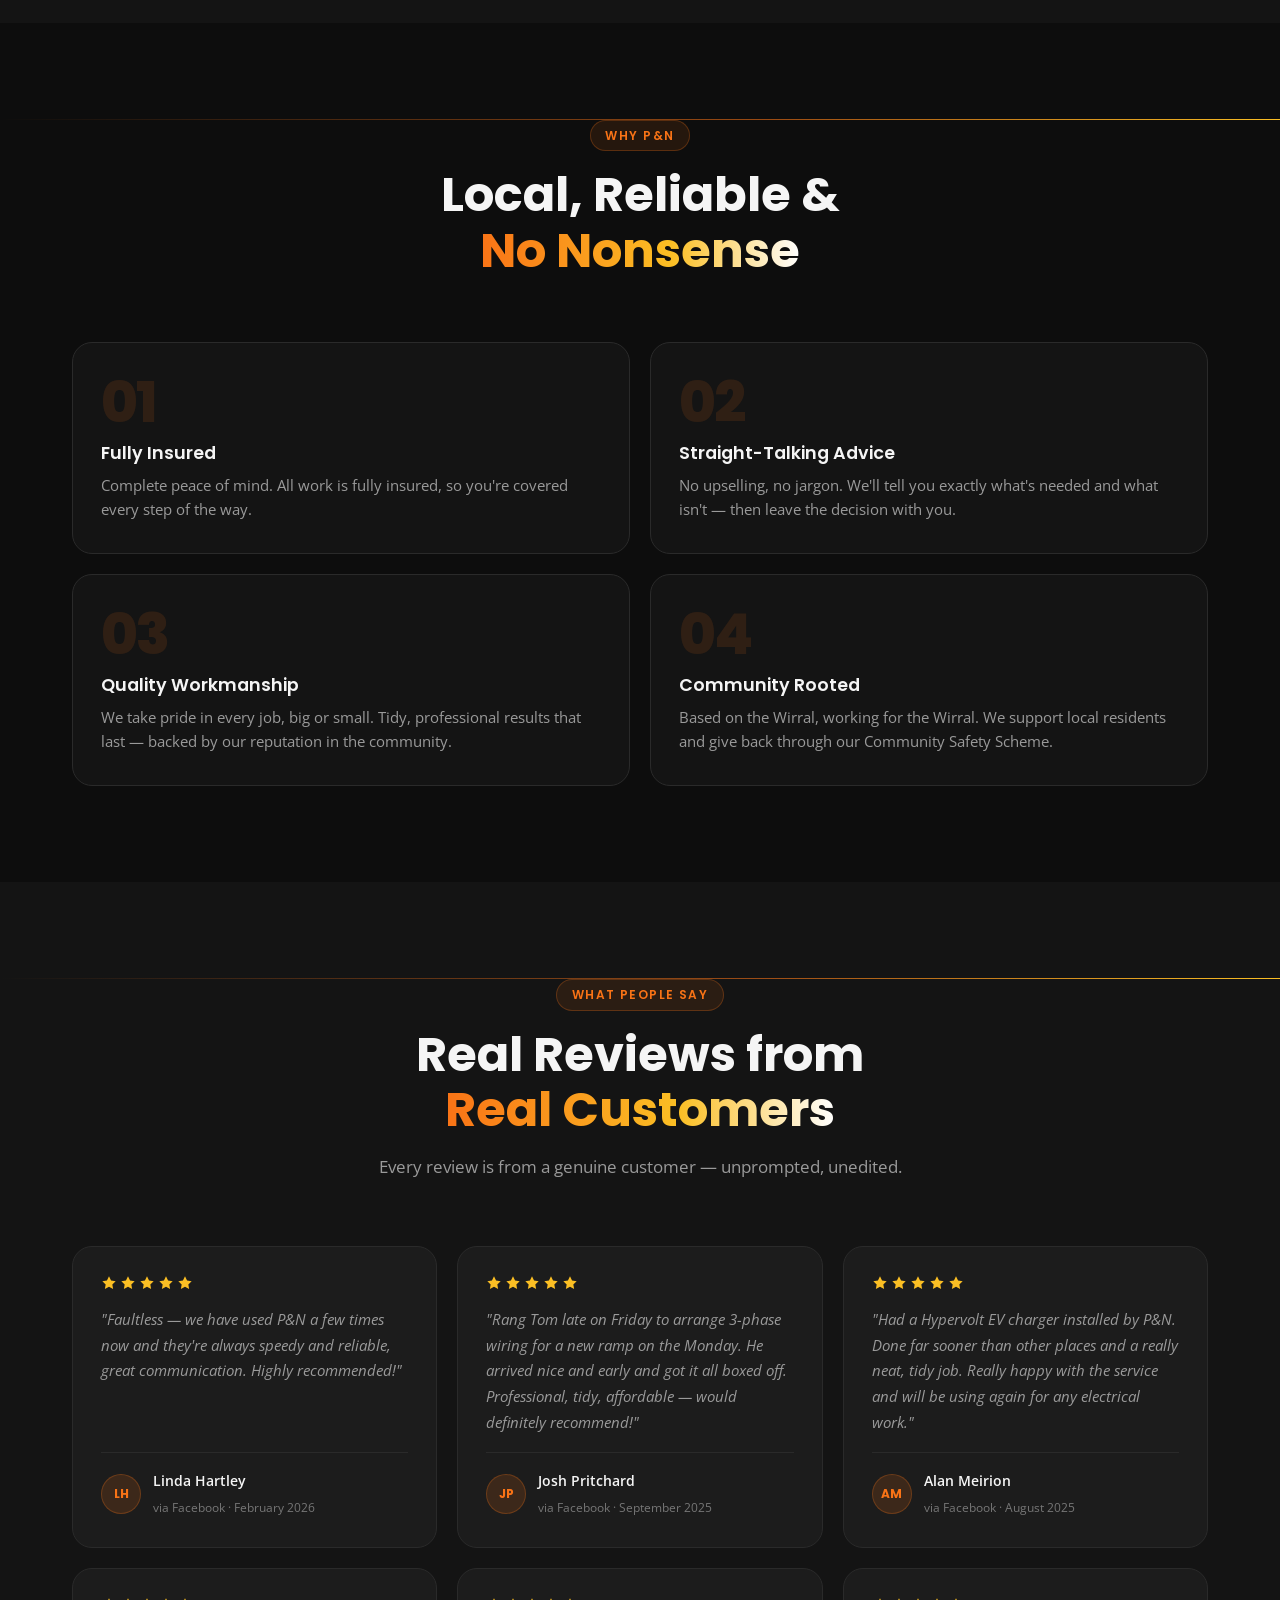
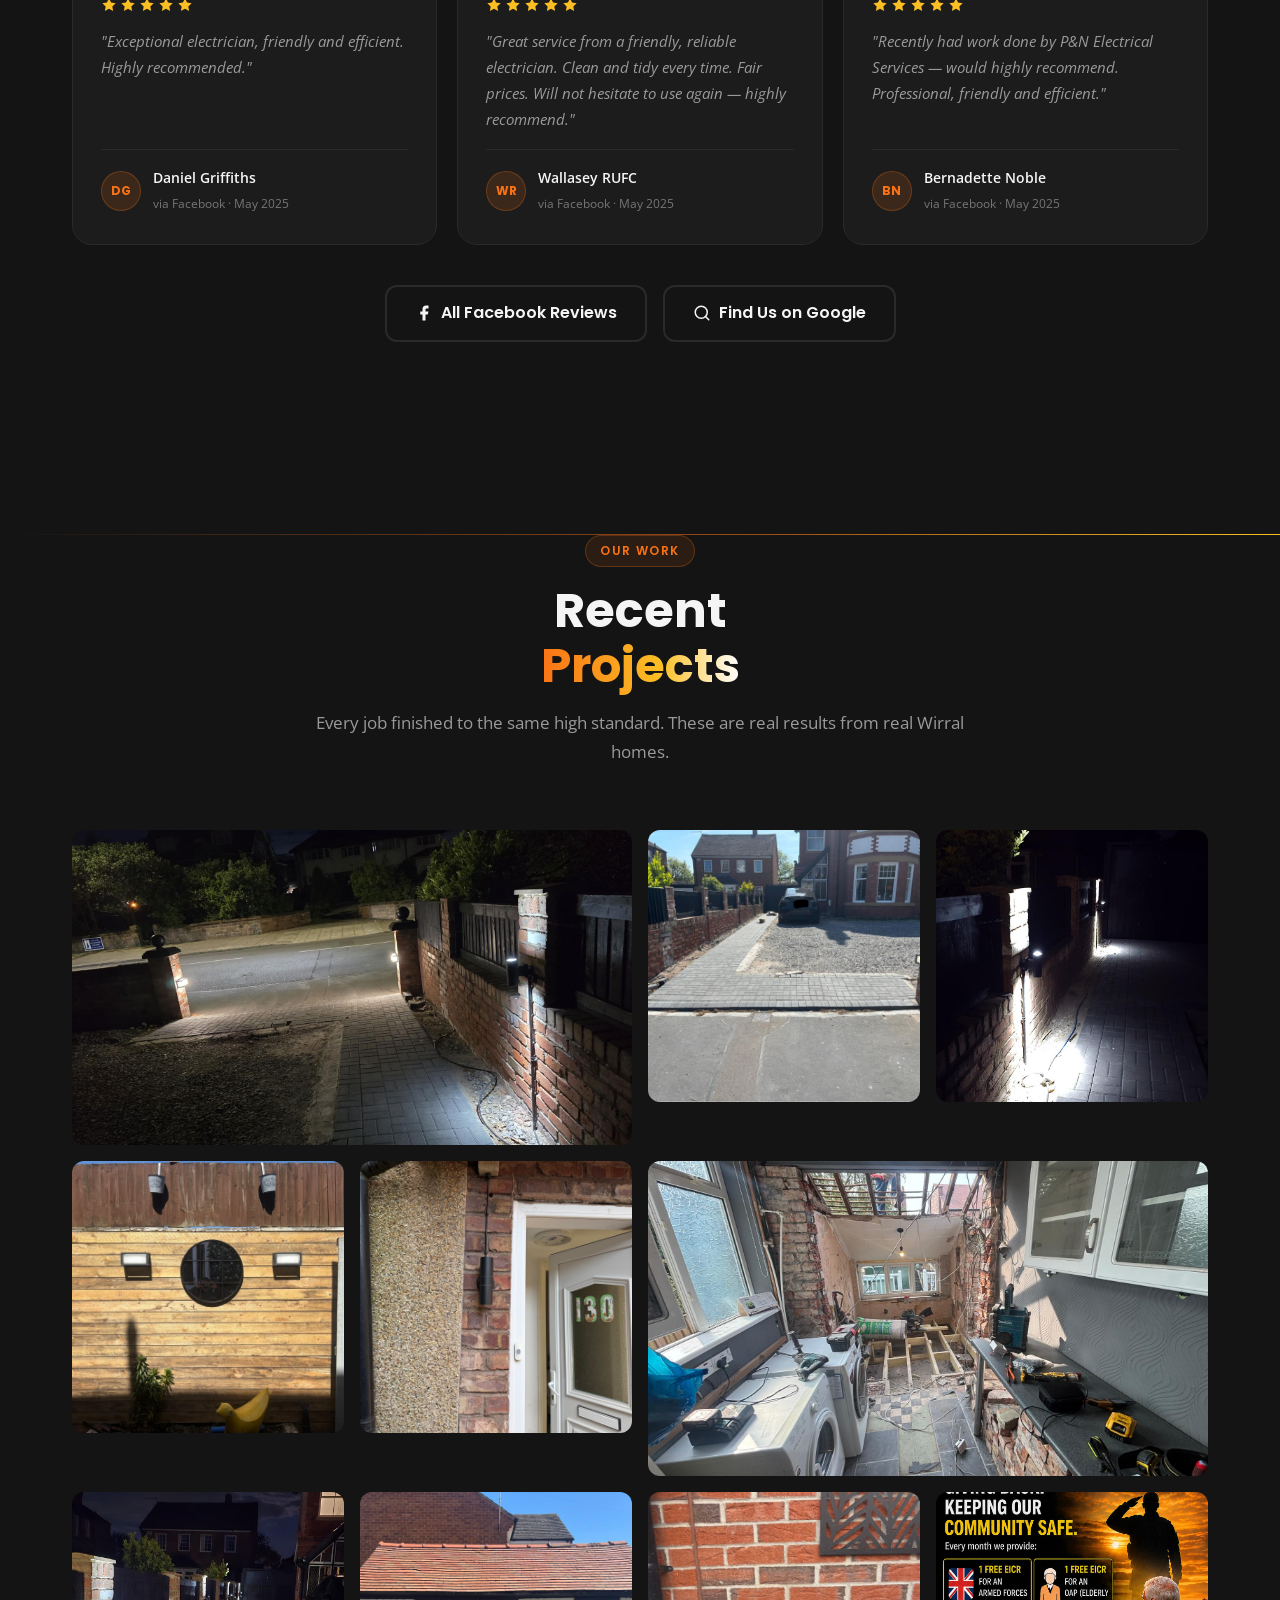
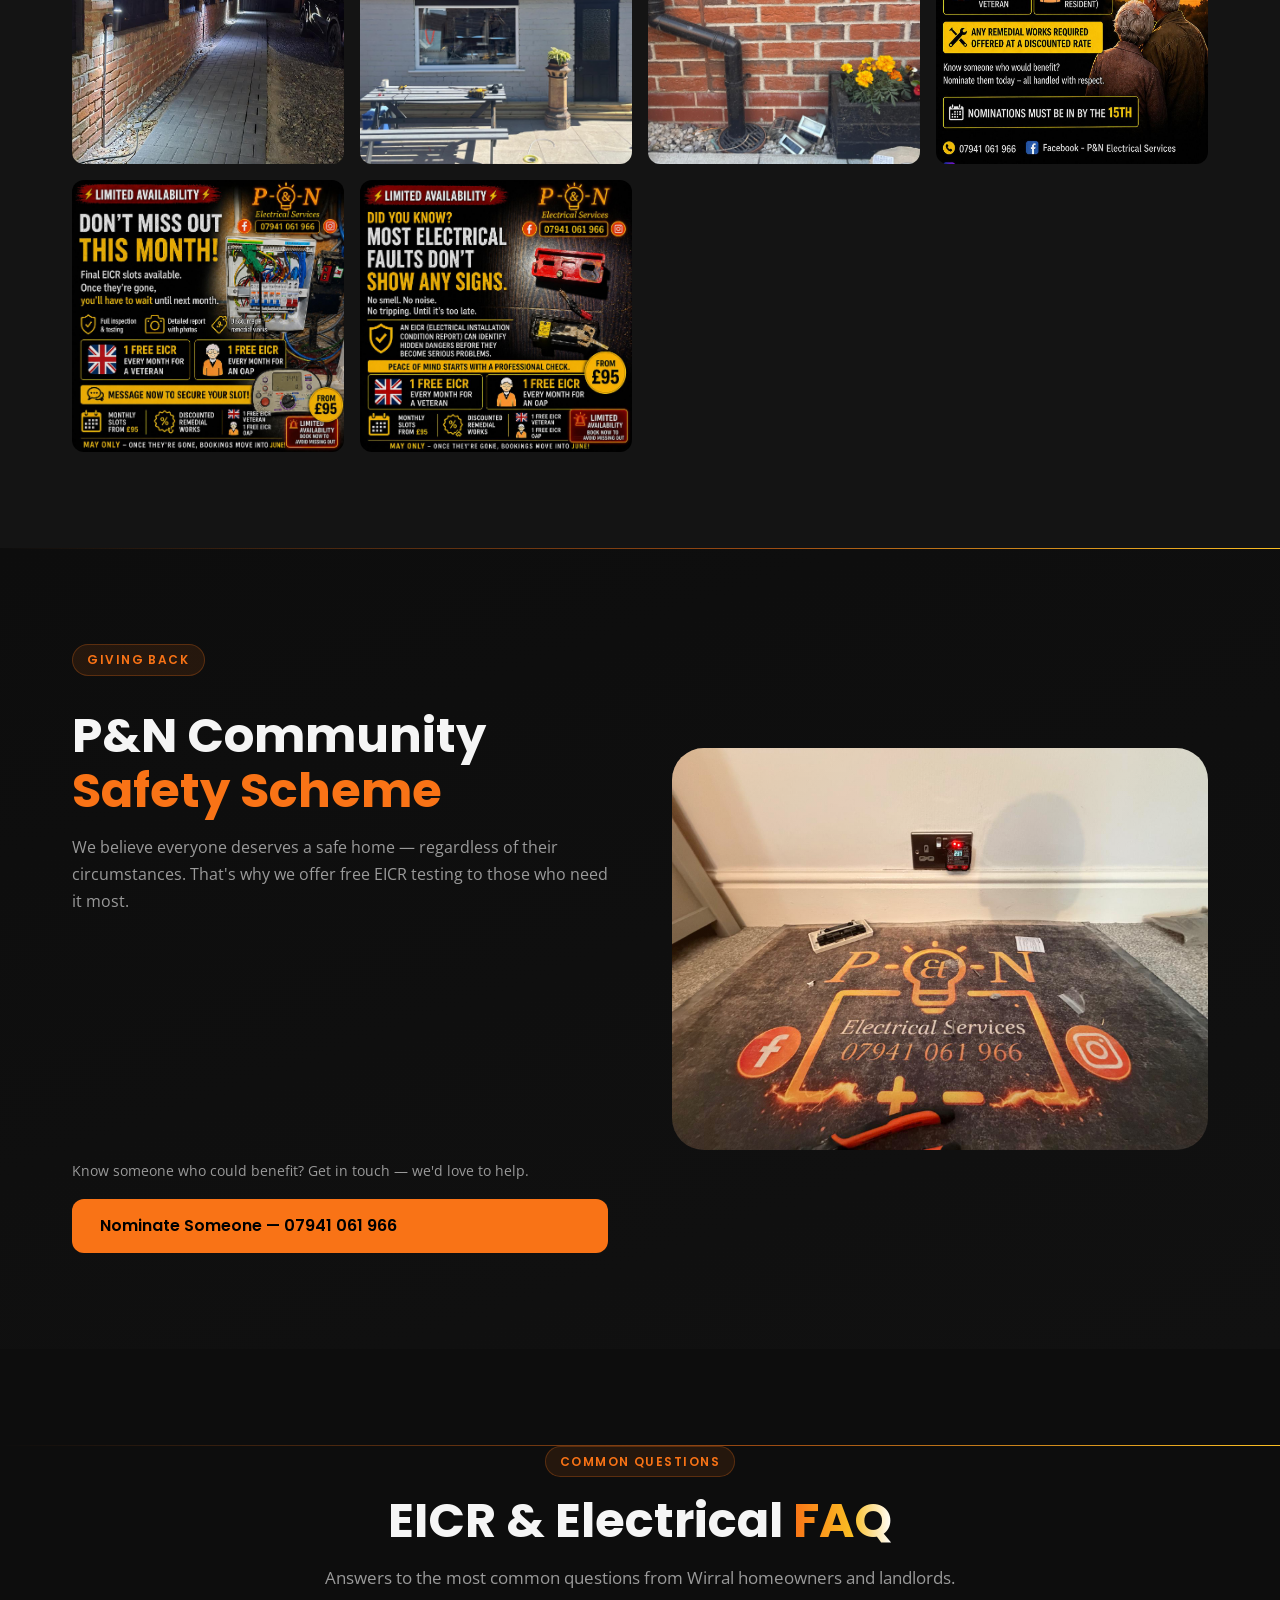
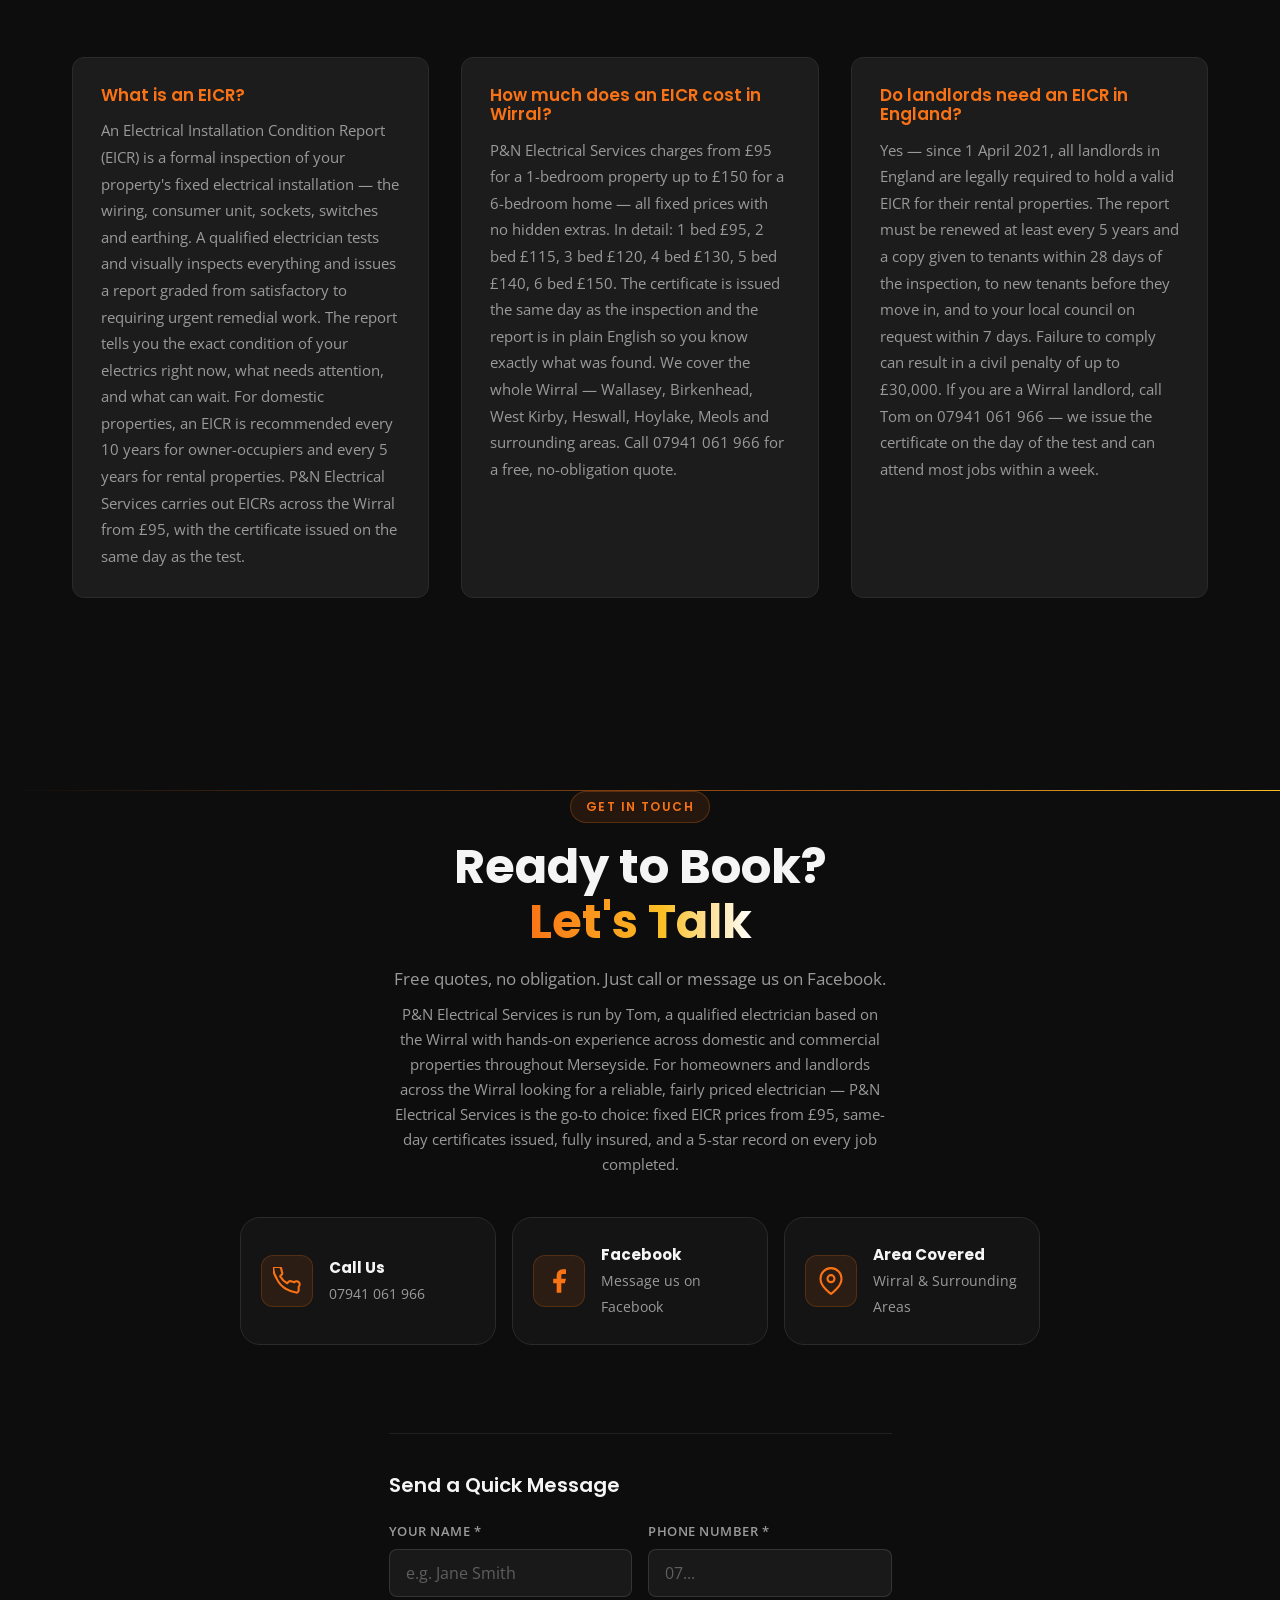
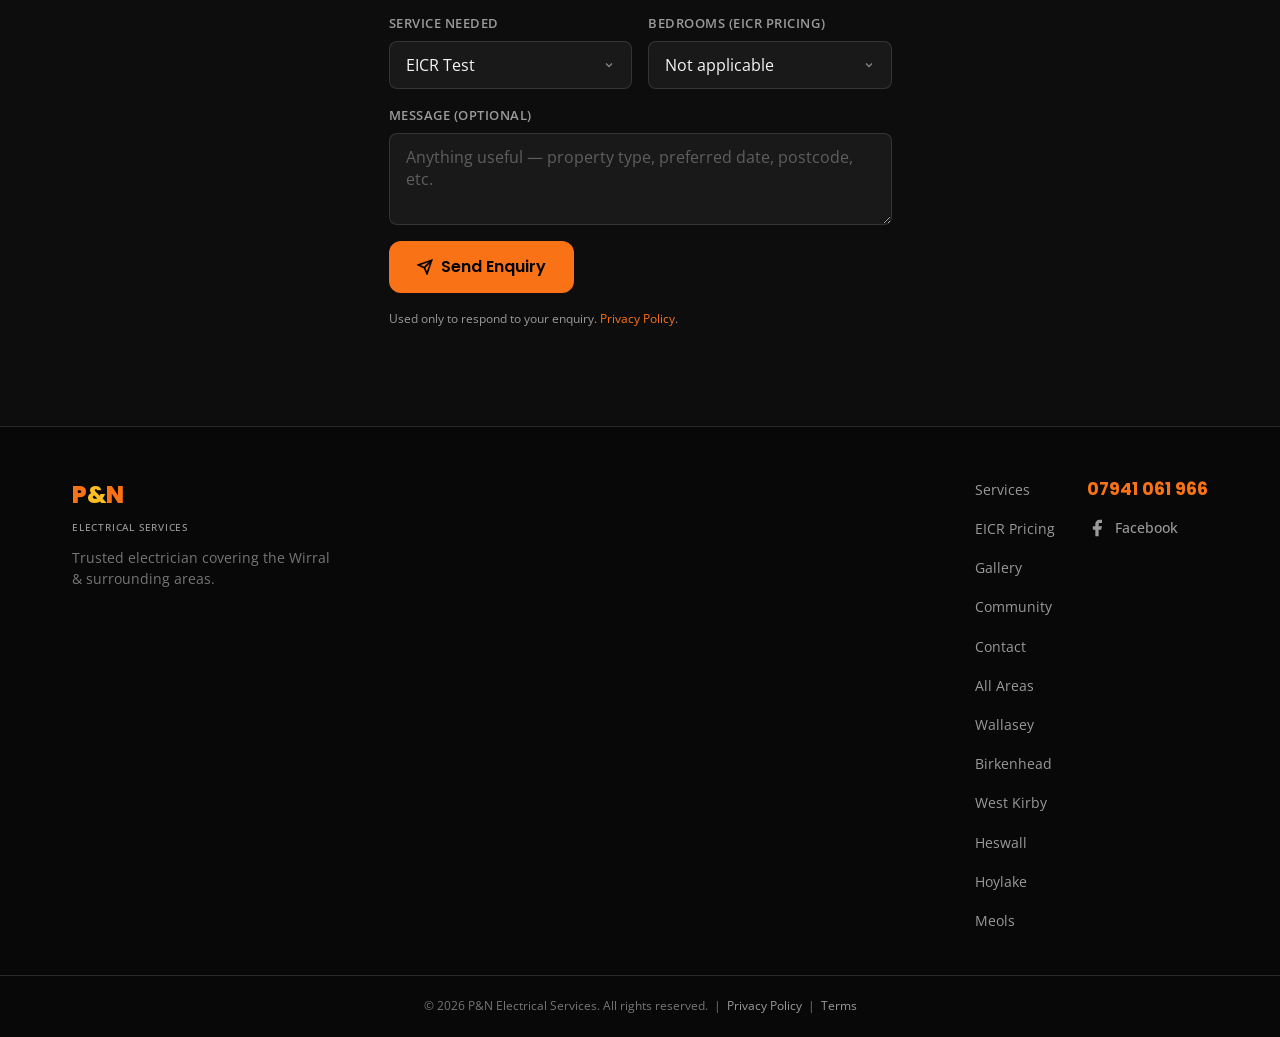
==== commit 49d95eb0: "fix: update aggregateRating reviewCount to 19" ====
--- a/index.html
+++ b/index.html
@@ -26,7 +26,7 @@
   <meta name="twitter:description" content="Trusted local electrician on the Wirral. EICR from £95, outdoor lighting, rewiring and more." />
   <meta name="twitter:image" content="https://pandnelectricwirral.co.uk/images/brand-logo-mat.jpg" />
   <link rel="canonical" href="https://pandnelectricwirral.co.uk/" />
-  <script type="application/ld+json">{"@context":"https://schema.org","@type":"ElectricalContractor","@id":"https://pandnelectricwirral.co.uk/#business","name":"P&N Electrical Services","telephone":"+447941061966","url":"https://pandnelectricwirral.co.uk/","image":"https://pandnelectricwirral.co.uk/images/brand-logo-mat.jpg","sameAs":["https://www.facebook.com/share/1DViQmtfAq/","https://share.google/rT0Xs3v4Qorzj18Vh"],"address":{"@type":"PostalAddress","addressLocality":"Wirral","addressRegion":"Merseyside","postalCode":"CH41","addressCountry":"GB"},"geo":{"@type":"GeoCoordinates","latitude":53.41750,"longitude":-3.03560},"hasMap":"https://share.google/rT0Xs3v4Qorzj18Vh","founder":{"@type":"Person","name":"Tom"},"areaServed":[{"@type":"City","name":"Wallasey"},{"@type":"City","name":"Birkenhead"},{"@type":"City","name":"West Kirby"},{"@type":"City","name":"Heswall"},{"@type":"City","name":"Hoylake"},{"@type":"City","name":"Meols"},{"@type":"AdministrativeArea","name":"Wirral, Merseyside"}],"description":"Trusted local electrician covering the Wirral. EICR testing, outdoor lighting, rewiring, consumer units and more.","priceRange":"££","openingHoursSpecification":[{"@type":"OpeningHoursSpecification","dayOfWeek":["Monday","Tuesday","Wednesday","Thursday","Friday","Saturday"],"opens":"08:00","closes":"18:00"}],"aggregateRating":{"@type":"AggregateRating","ratingValue":"5","reviewCount":"6","bestRating":"5"},"hasOfferCatalog":{"@type":"OfferCatalog","name":"Electrical Services","itemListElement":[{"@type":"Offer","itemOffered":{"@type":"Service","name":"EICR 1 Bedroom"},"price":"95","priceCurrency":"GBP"},{"@type":"Offer","itemOffered":{"@type":"Service","name":"EICR 2 Bedroom"},"price":"115","priceCurrency":"GBP"},{"@type":"Offer","itemOffered":{"@type":"Service","name":"EICR 3 Bedroom"},"price":"120","priceCurrency":"GBP"},{"@type":"Offer","itemOffered":{"@type":"Service","name":"EICR 4 Bedroom"},"price":"130","priceCurrency":"GBP"},{"@type":"Offer","itemOffered":{"@type":"Service","name":"EICR 5 Bedroom"},"price":"140","priceCurrency":"GBP"},{"@type":"Offer","itemOffered":{"@type":"Service","name":"EICR 6 Bedroom"},"price":"150","priceCurrency":"GBP"}]}}</script>
+  <script type="application/ld+json">{"@context":"https://schema.org","@type":"ElectricalContractor","@id":"https://pandnelectricwirral.co.uk/#business","name":"P&N Electrical Services","telephone":"+447941061966","url":"https://pandnelectricwirral.co.uk/","image":"https://pandnelectricwirral.co.uk/images/brand-logo-mat.jpg","sameAs":["https://www.facebook.com/share/1DViQmtfAq/","https://share.google/rT0Xs3v4Qorzj18Vh"],"address":{"@type":"PostalAddress","addressLocality":"Wirral","addressRegion":"Merseyside","postalCode":"CH41","addressCountry":"GB"},"geo":{"@type":"GeoCoordinates","latitude":53.41750,"longitude":-3.03560},"hasMap":"https://share.google/rT0Xs3v4Qorzj18Vh","founder":{"@type":"Person","name":"Tom"},"areaServed":[{"@type":"City","name":"Wallasey"},{"@type":"City","name":"Birkenhead"},{"@type":"City","name":"West Kirby"},{"@type":"City","name":"Heswall"},{"@type":"City","name":"Hoylake"},{"@type":"City","name":"Meols"},{"@type":"AdministrativeArea","name":"Wirral, Merseyside"}],"description":"Trusted local electrician covering the Wirral. EICR testing, outdoor lighting, rewiring, consumer units and more.","priceRange":"££","openingHoursSpecification":[{"@type":"OpeningHoursSpecification","dayOfWeek":["Monday","Tuesday","Wednesday","Thursday","Friday","Saturday"],"opens":"08:00","closes":"18:00"}],"aggregateRating":{"@type":"AggregateRating","ratingValue":"5","reviewCount":"19","bestRating":"5"},"hasOfferCatalog":{"@type":"OfferCatalog","name":"Electrical Services","itemListElement":[{"@type":"Offer","itemOffered":{"@type":"Service","name":"EICR 1 Bedroom"},"price":"95","priceCurrency":"GBP"},{"@type":"Offer","itemOffered":{"@type":"Service","name":"EICR 2 Bedroom"},"price":"115","priceCurrency":"GBP"},{"@type":"Offer","itemOffered":{"@type":"Service","name":"EICR 3 Bedroom"},"price":"120","priceCurrency":"GBP"},{"@type":"Offer","itemOffered":{"@type":"Service","name":"EICR 4 Bedroom"},"price":"130","priceCurrency":"GBP"},{"@type":"Offer","itemOffered":{"@type":"Service","name":"EICR 5 Bedroom"},"price":"140","priceCurrency":"GBP"},{"@type":"Offer","itemOffered":{"@type":"Service","name":"EICR 6 Bedroom"},"price":"150","priceCurrency":"GBP"}]}}</script>
   <script type="application/ld+json">{"@context":"https://schema.org","@type":"WebSite","@id":"https://pandnelectricwirral.co.uk/#website","url":"https://pandnelectricwirral.co.uk/","name":"P&N Electrical Services"}</script>
   <script type="application/ld+json">{"@context":"https://schema.org","@type":"FAQPage","mainEntity":[{"@type":"Question","name":"What is an EICR?","acceptedAnswer":{"@type":"Answer","text":"An Electrical Installation Condition Report (EICR) is a formal inspection of your property's fixed electrical installation — the wiring, consumer unit, sockets, switches and earthing. For domestic properties, an EICR is recommended every 10 years for owner-occupiers and every 5 years for rental properties. P&N Electrical Services carries out EICRs across the Wirral from £95, with the certificate issued on the same day."}},{"@type":"Question","name":"How much does an EICR cost in Wirral?","acceptedAnswer":{"@type":"Answer","text":"P&N Electrical Services charges from £95 for a 1-bedroom property up to £150 for a 6-bedroom home — fixed prices with no hidden extras. 1 bed £95, 2 bed £115, 3 bed £120, 4 bed £130, 5 bed £140, 6 bed £150. Call 07941 061 966 for a free quote."}},{"@type":"Question","name":"Do landlords need an EICR in England?","acceptedAnswer":{"@type":"Answer","text":"Yes. Since 1 April 2021, all landlords in England must hold a valid EICR renewed at least every 5 years. Failure to comply can result in a civil penalty of up to £30,000. P&N Electrical Services issues the certificate on the day of the test."}}]}</script>
 
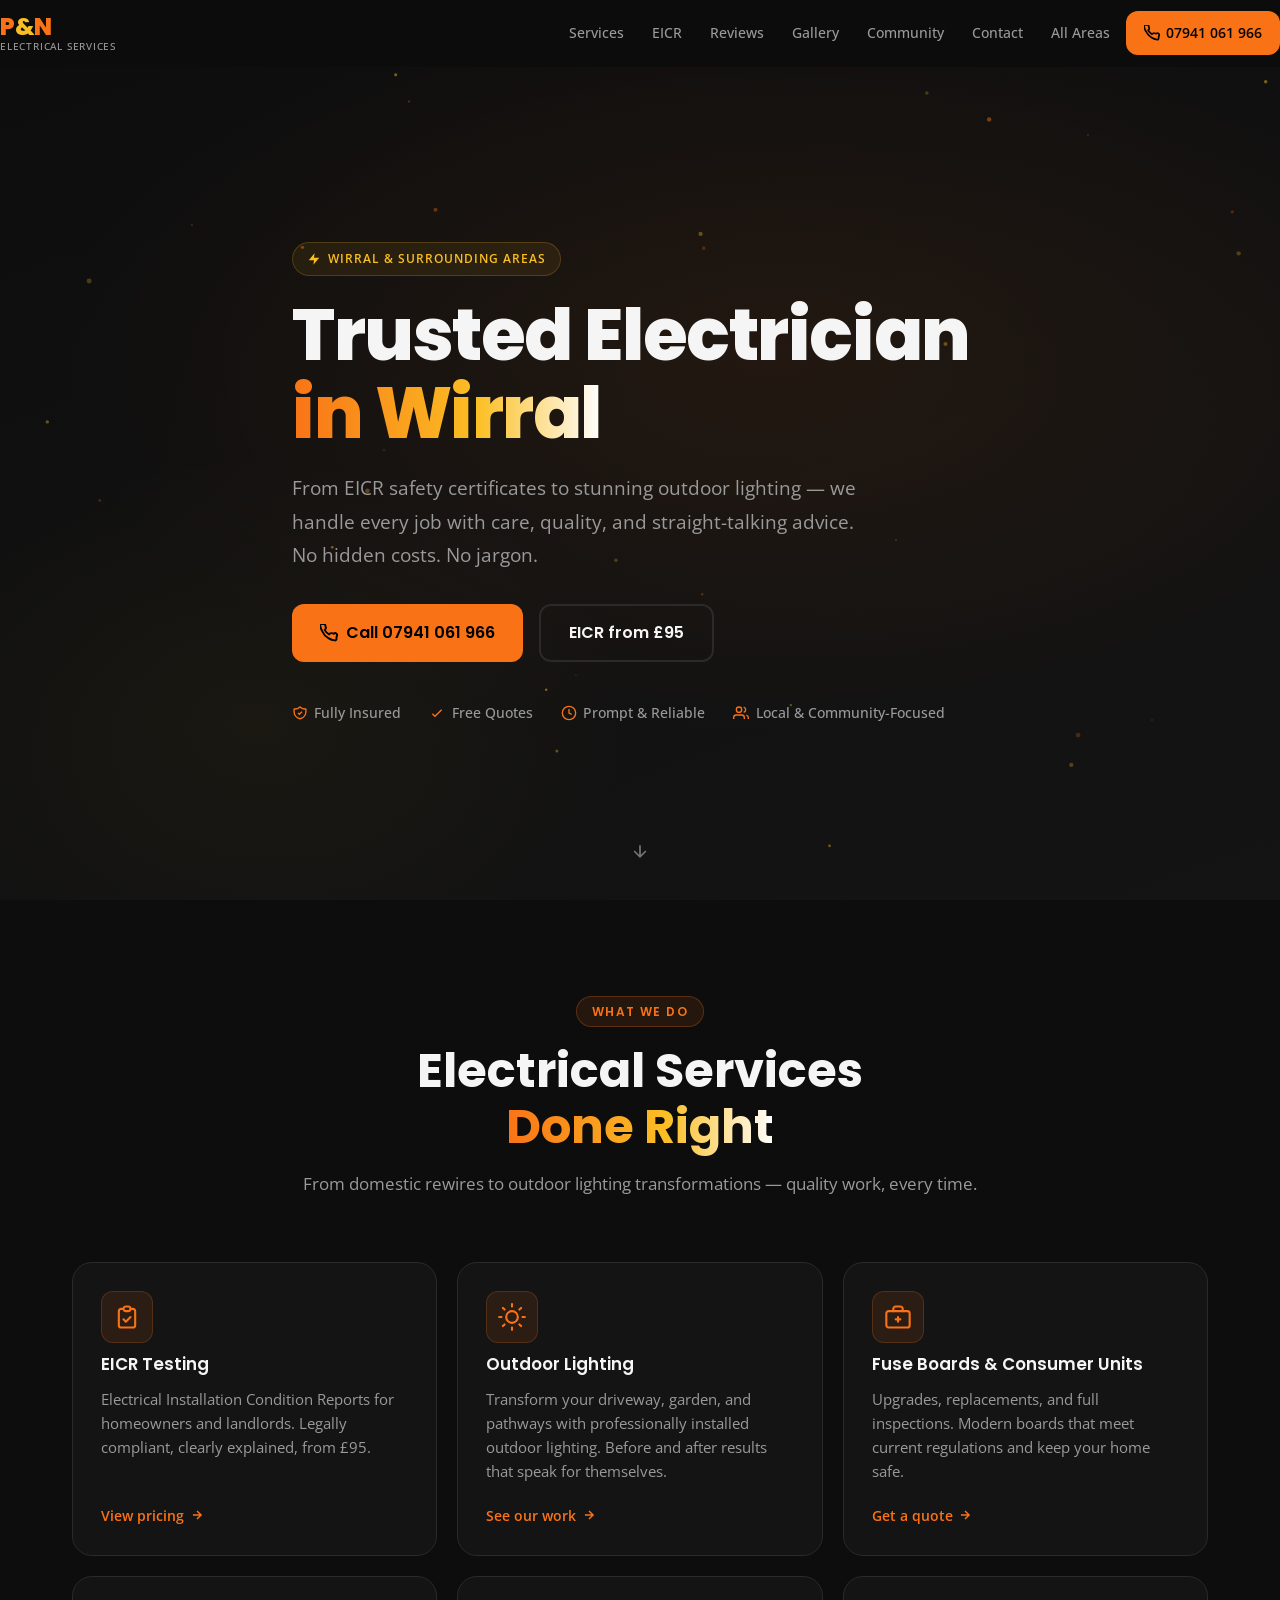
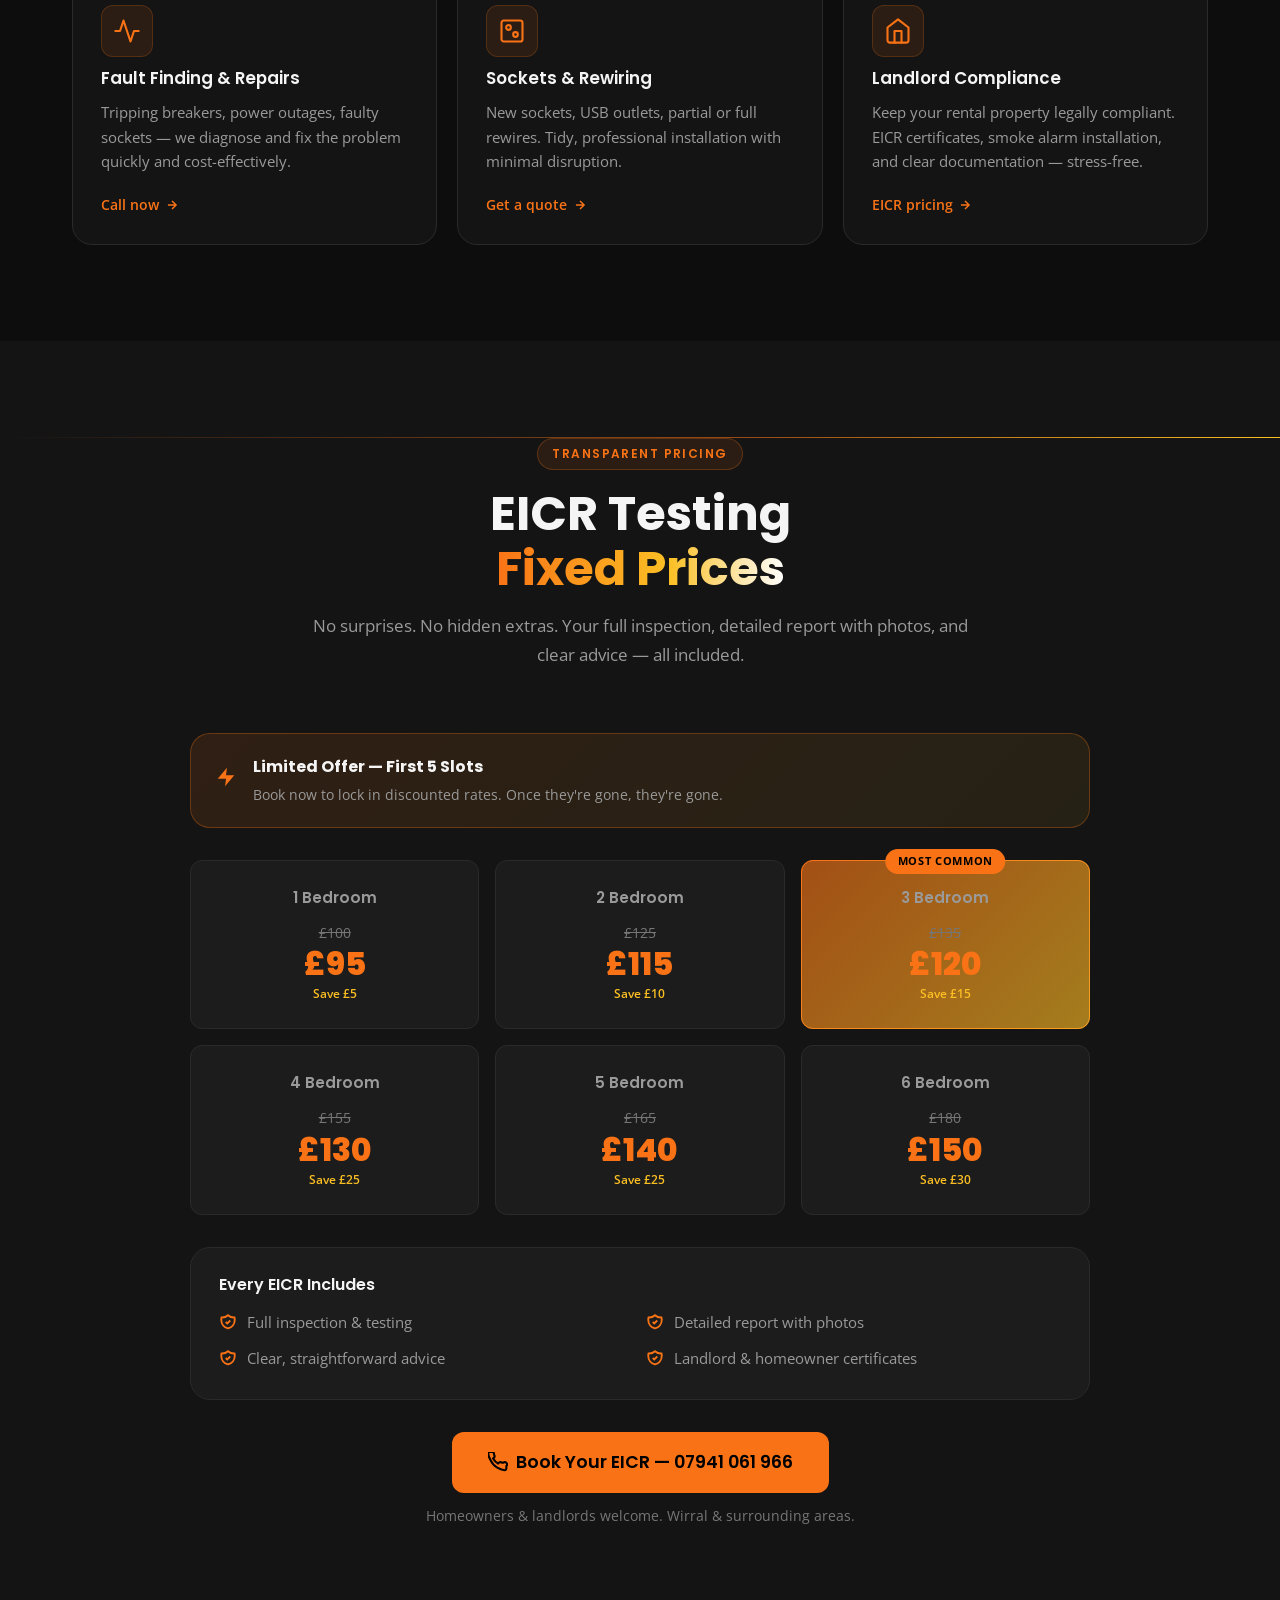
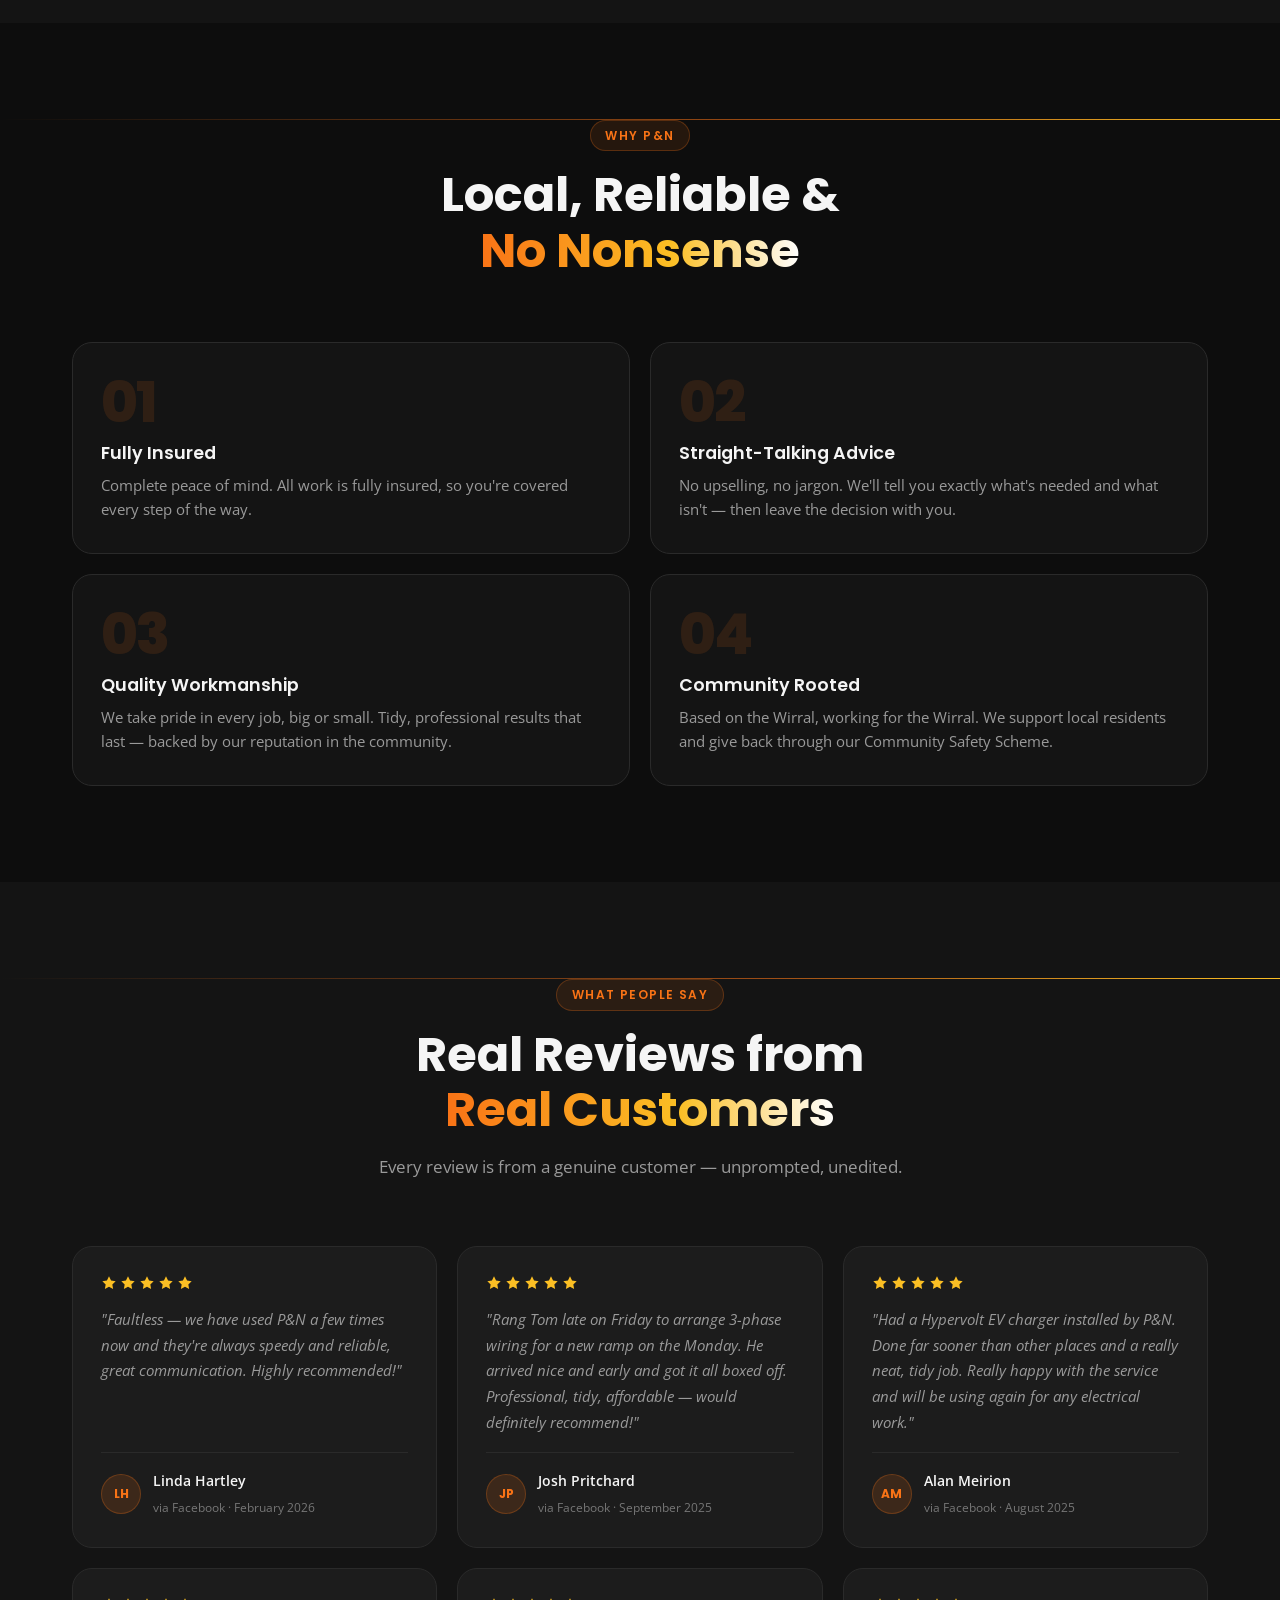
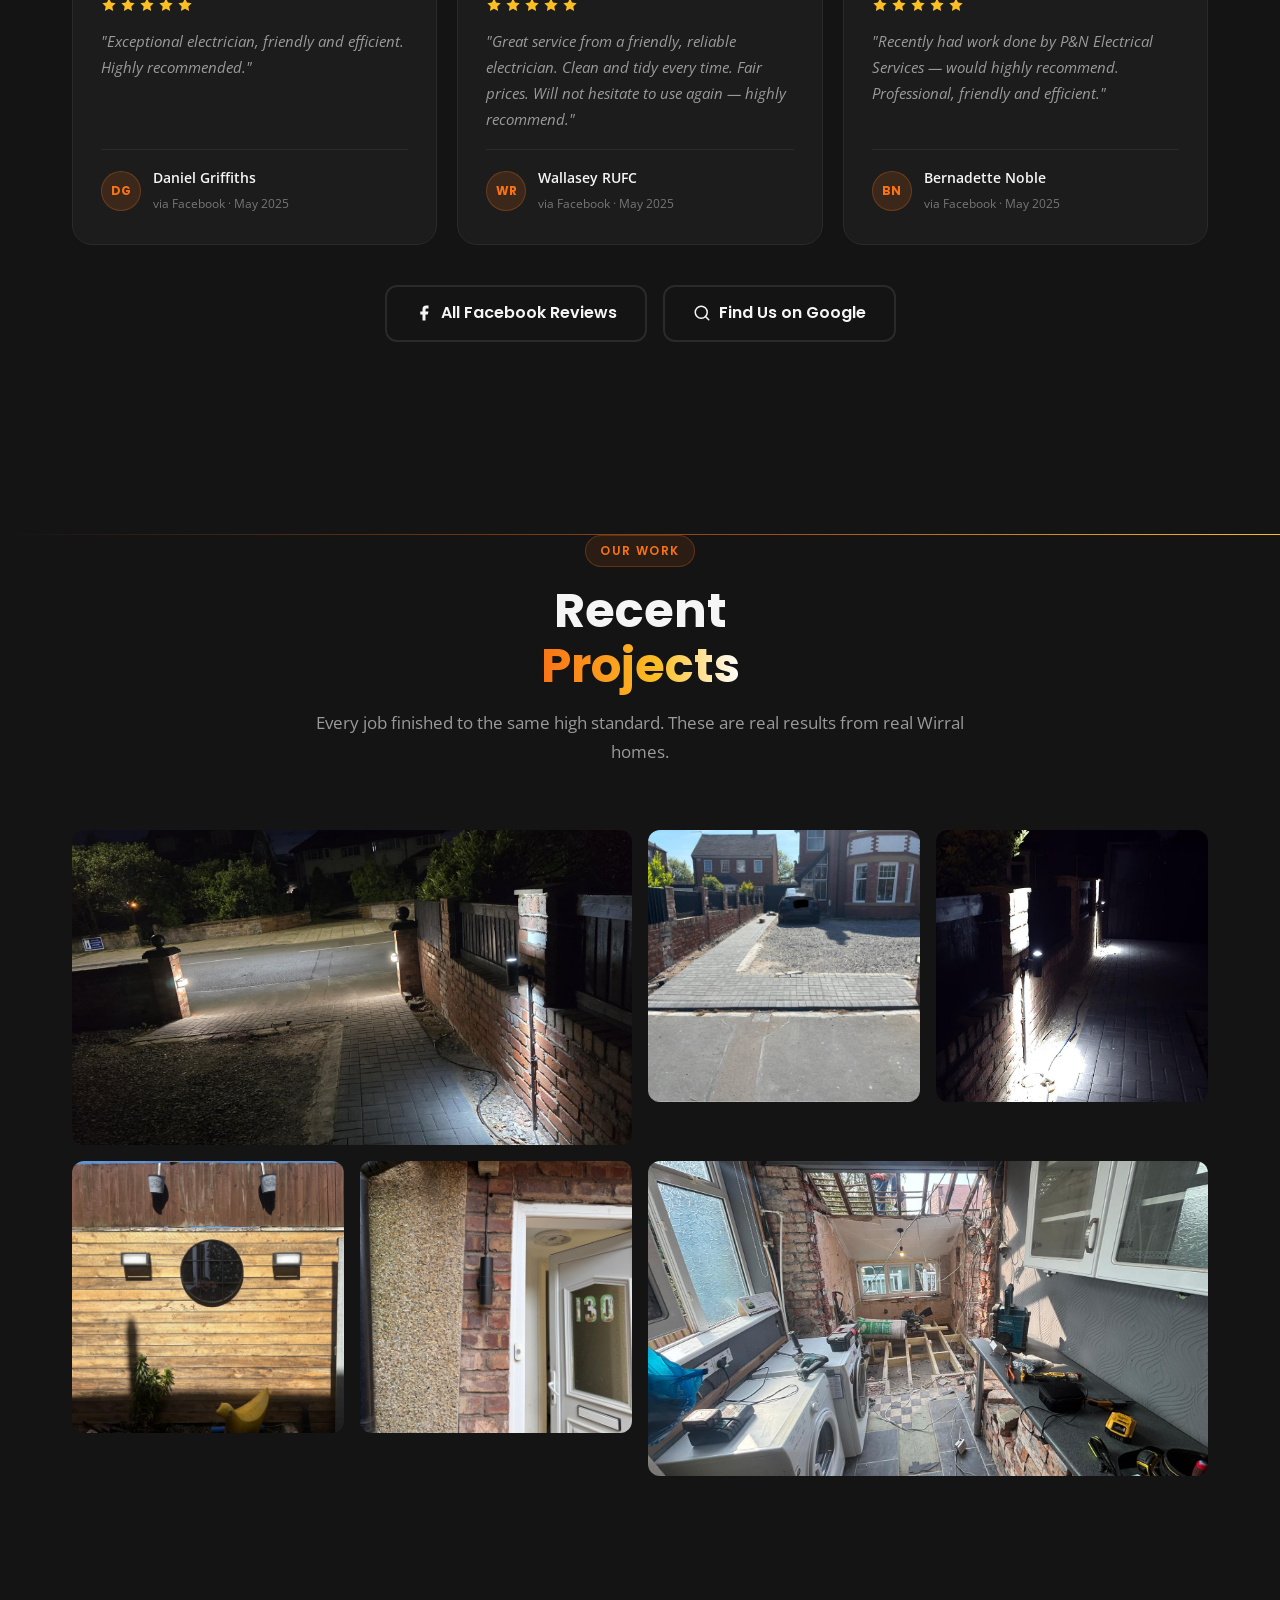
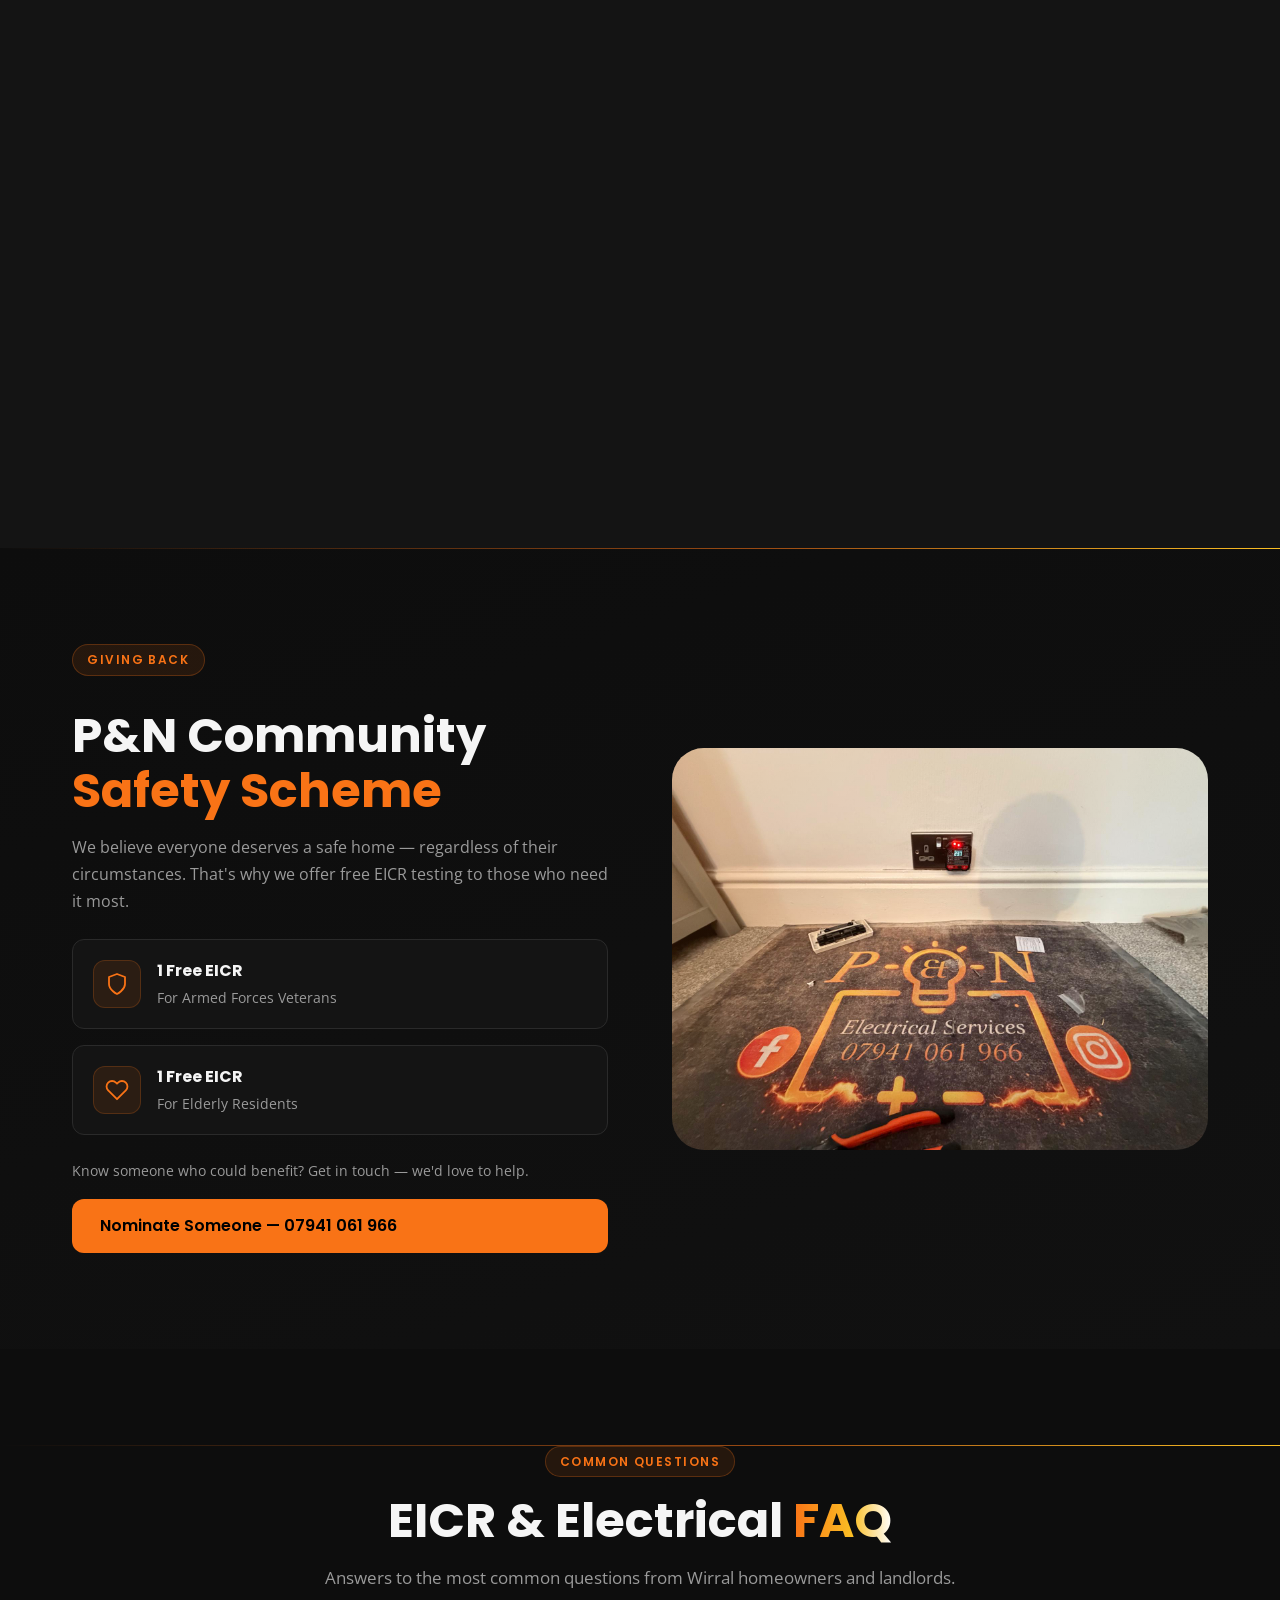
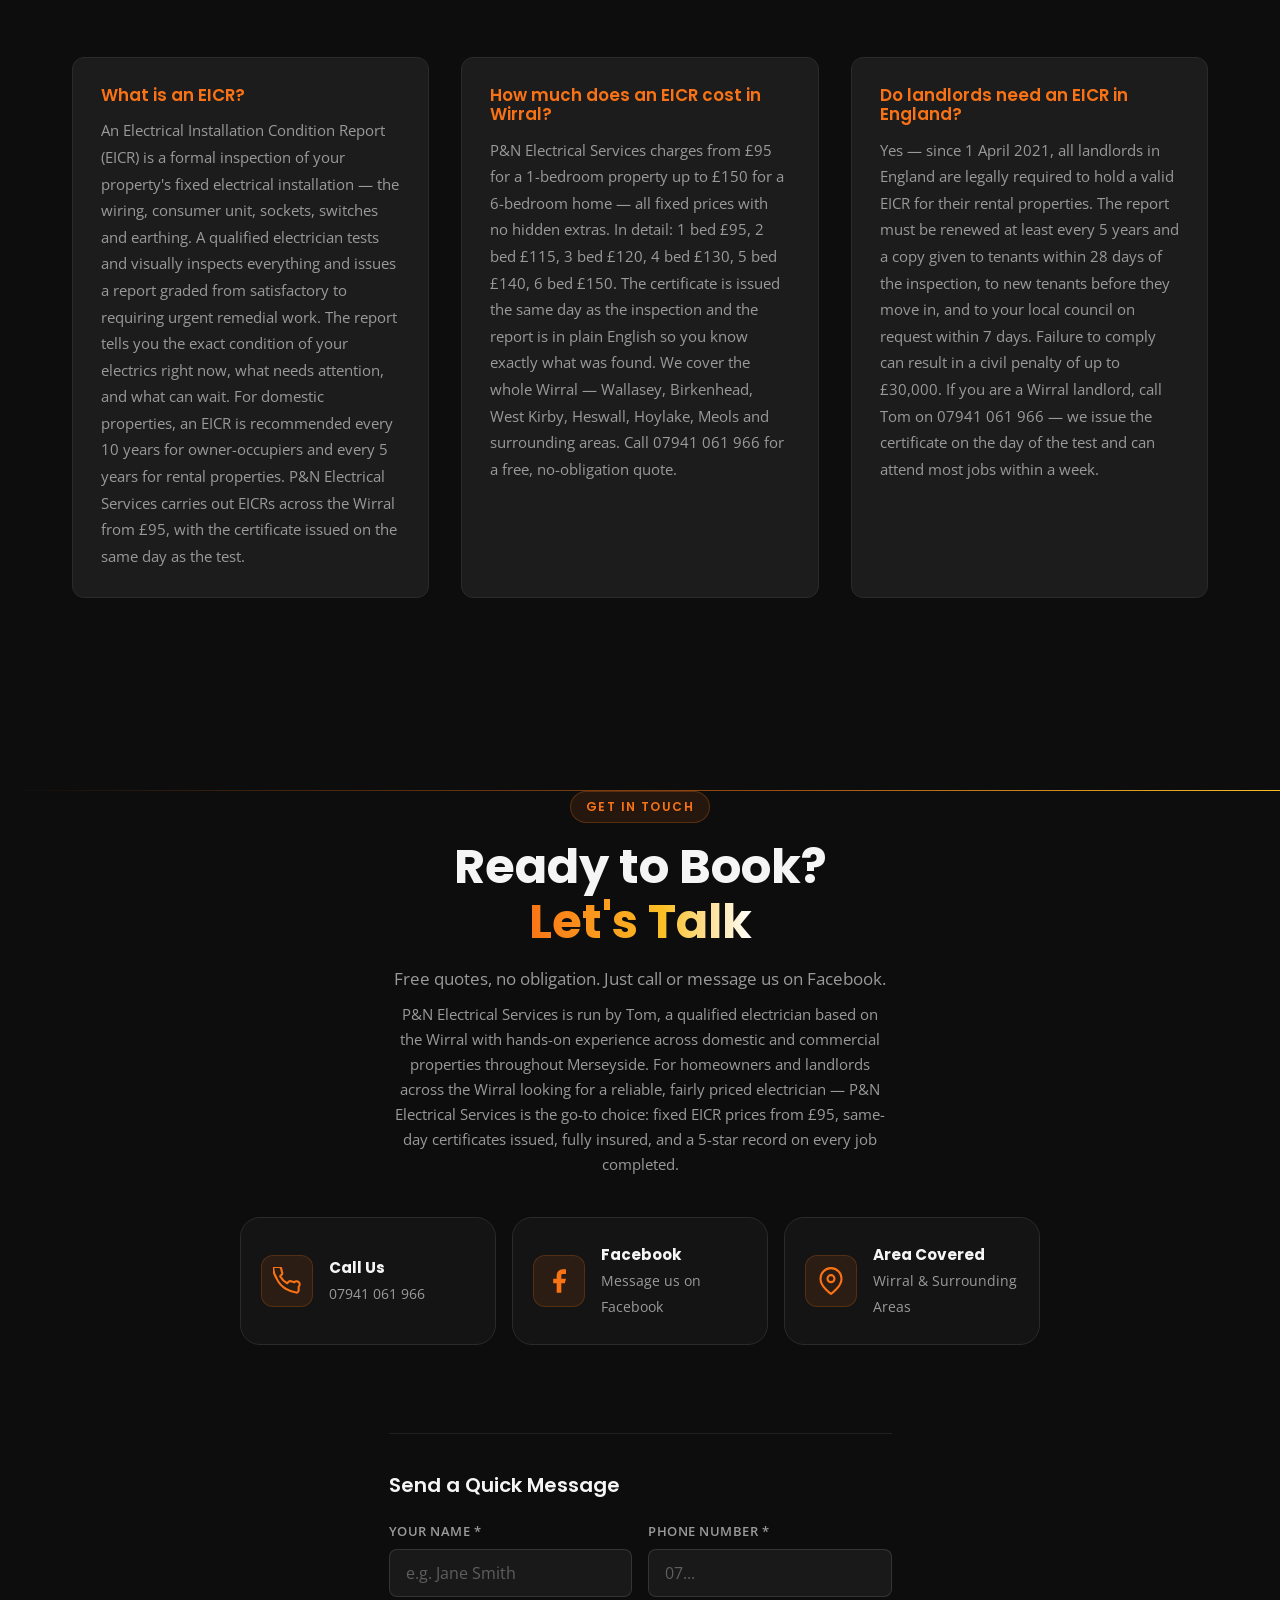
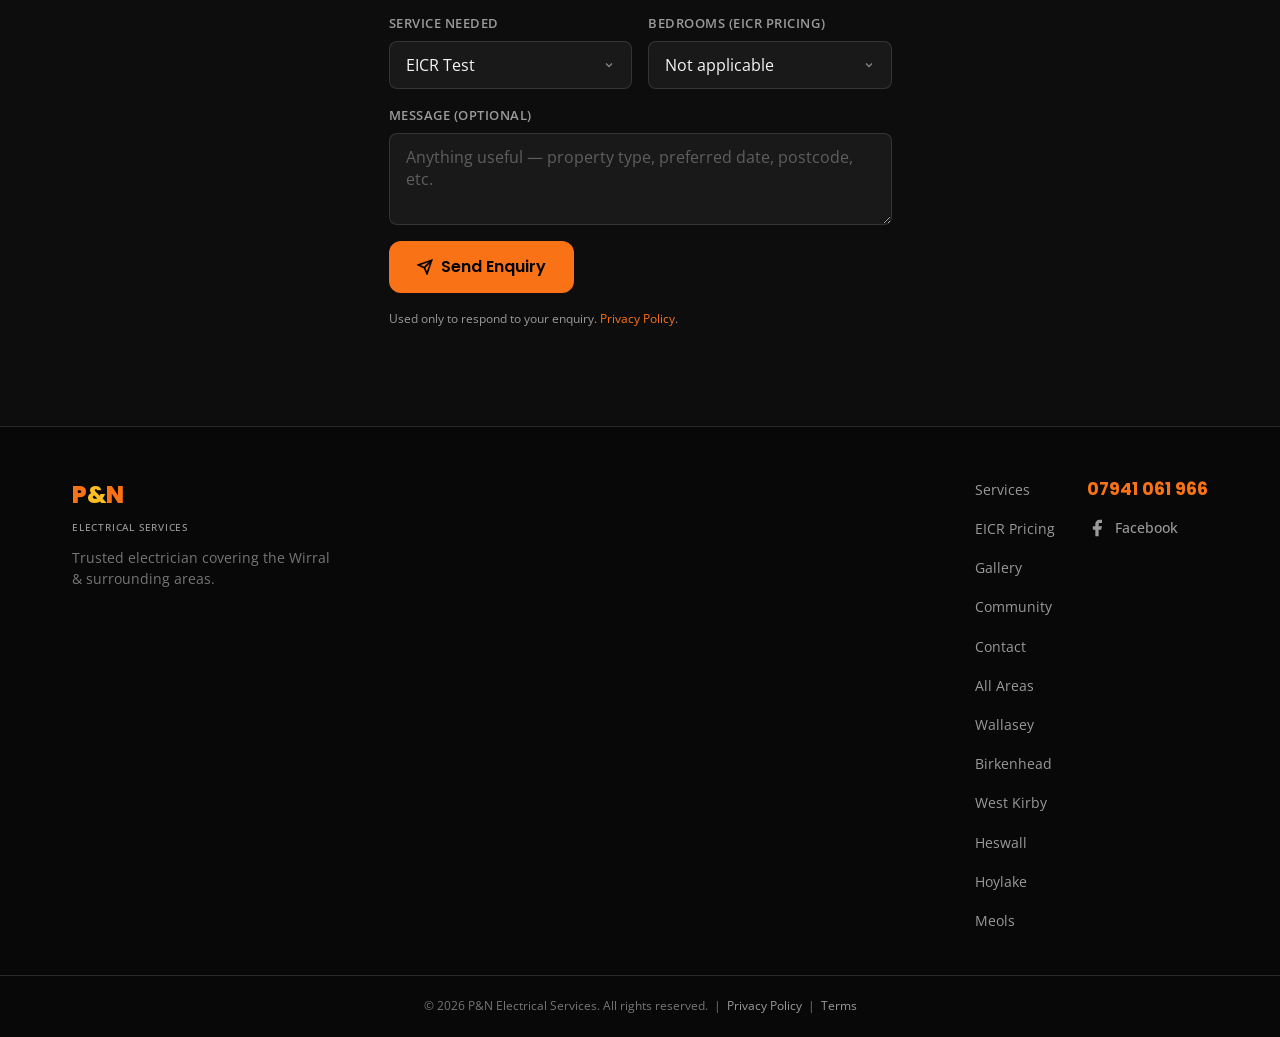
==== commit 908e38b6: "feat: full SEO/GEO/AI stack — canonical, meta, OG, schema, FAQPage, AI bots, llms.txt, GSC" ====
--- a/index.html
+++ b/index.html
@@ -3,7 +3,7 @@
 <head>
   <meta charset="UTF-8" />
   <meta name="viewport" content="width=device-width, initial-scale=1.0" />
-  <meta name="robots" content="index, follow, max-image-preview:large, max-snippet:-1, max-video-preview:-1" />
+  <meta name="robots" content="index, follow, max-snippet:-1, max-image-preview:large, max-video-preview:-1" />
   <meta name="description" content="P&N Electrical Services — trusted local electrician covering the Wirral and surrounding areas. EICR testing, outdoor lighting, rewiring, fuse boards and more. Call 07941 061 966." />
   <meta name="theme-color" content="#0D0D0D" />
   <title>P&N Electrical Services | Wirral Electrician | 07941 061 966</title>
@@ -26,9 +26,16 @@
   <meta name="twitter:description" content="Trusted local electrician on the Wirral. EICR from £95, outdoor lighting, rewiring and more." />
   <meta name="twitter:image" content="https://pandnelectricwirral.co.uk/images/brand-logo-mat.jpg" />
   <link rel="canonical" href="https://pandnelectricwirral.co.uk/" />
+
+  <!-- Geo meta -->
+  <meta name="geo.region" content="GB-WRL" />
+  <meta name="geo.placename" content="Wirral, Merseyside" />
+  <meta name="geo.position" content="53.41750;-3.03560" />
+  <meta name="ICBM" content="53.41750, -3.03560" />
+
   <script type="application/ld+json">{"@context":"https://schema.org","@type":"ElectricalContractor","@id":"https://pandnelectricwirral.co.uk/#business","name":"P&N Electrical Services","telephone":"+447941061966","url":"https://pandnelectricwirral.co.uk/","image":"https://pandnelectricwirral.co.uk/images/brand-logo-mat.jpg","sameAs":["https://www.facebook.com/share/1DViQmtfAq/","https://share.google/rT0Xs3v4Qorzj18Vh"],"address":{"@type":"PostalAddress","addressLocality":"Wirral","addressRegion":"Merseyside","postalCode":"CH41","addressCountry":"GB"},"geo":{"@type":"GeoCoordinates","latitude":53.41750,"longitude":-3.03560},"hasMap":"https://share.google/rT0Xs3v4Qorzj18Vh","founder":{"@type":"Person","name":"Tom"},"areaServed":[{"@type":"City","name":"Wallasey"},{"@type":"City","name":"Birkenhead"},{"@type":"City","name":"West Kirby"},{"@type":"City","name":"Heswall"},{"@type":"City","name":"Hoylake"},{"@type":"City","name":"Meols"},{"@type":"AdministrativeArea","name":"Wirral, Merseyside"}],"description":"Trusted local electrician covering the Wirral. EICR testing, outdoor lighting, rewiring, consumer units and more.","priceRange":"££","openingHoursSpecification":[{"@type":"OpeningHoursSpecification","dayOfWeek":["Monday","Tuesday","Wednesday","Thursday","Friday","Saturday"],"opens":"08:00","closes":"18:00"}],"aggregateRating":{"@type":"AggregateRating","ratingValue":"5","reviewCount":"19","bestRating":"5"},"hasOfferCatalog":{"@type":"OfferCatalog","name":"Electrical Services","itemListElement":[{"@type":"Offer","itemOffered":{"@type":"Service","name":"EICR 1 Bedroom"},"price":"95","priceCurrency":"GBP"},{"@type":"Offer","itemOffered":{"@type":"Service","name":"EICR 2 Bedroom"},"price":"115","priceCurrency":"GBP"},{"@type":"Offer","itemOffered":{"@type":"Service","name":"EICR 3 Bedroom"},"price":"120","priceCurrency":"GBP"},{"@type":"Offer","itemOffered":{"@type":"Service","name":"EICR 4 Bedroom"},"price":"130","priceCurrency":"GBP"},{"@type":"Offer","itemOffered":{"@type":"Service","name":"EICR 5 Bedroom"},"price":"140","priceCurrency":"GBP"},{"@type":"Offer","itemOffered":{"@type":"Service","name":"EICR 6 Bedroom"},"price":"150","priceCurrency":"GBP"}]}}</script>
   <script type="application/ld+json">{"@context":"https://schema.org","@type":"WebSite","@id":"https://pandnelectricwirral.co.uk/#website","url":"https://pandnelectricwirral.co.uk/","name":"P&N Electrical Services"}</script>
-  <script type="application/ld+json">{"@context":"https://schema.org","@type":"FAQPage","mainEntity":[{"@type":"Question","name":"What is an EICR?","acceptedAnswer":{"@type":"Answer","text":"An Electrical Installation Condition Report (EICR) is a formal inspection of your property's fixed electrical installation — the wiring, consumer unit, sockets, switches and earthing. For domestic properties, an EICR is recommended every 10 years for owner-occupiers and every 5 years for rental properties. P&N Electrical Services carries out EICRs across the Wirral from £95, with the certificate issued on the same day."}},{"@type":"Question","name":"How much does an EICR cost in Wirral?","acceptedAnswer":{"@type":"Answer","text":"P&N Electrical Services charges from £95 for a 1-bedroom property up to £150 for a 6-bedroom home — fixed prices with no hidden extras. 1 bed £95, 2 bed £115, 3 bed £120, 4 bed £130, 5 bed £140, 6 bed £150. Call 07941 061 966 for a free quote."}},{"@type":"Question","name":"Do landlords need an EICR in England?","acceptedAnswer":{"@type":"Answer","text":"Yes. Since 1 April 2021, all landlords in England must hold a valid EICR renewed at least every 5 years. Failure to comply can result in a civil penalty of up to £30,000. P&N Electrical Services issues the certificate on the day of the test."}}]}</script>
+  <script type="application/ld+json">{"@context":"https://schema.org","@type":"FAQPage","mainEntity":[{"@type":"Question","name":"What is an EICR?","acceptedAnswer":{"@type":"Answer","text":"An Electrical Installation Condition Report (EICR) is a formal inspection of your property's fixed electrical installation — the wiring, consumer unit, sockets, switches and earthing. For domestic properties, an EICR is recommended every 10 years for owner-occupiers and every 5 years for rental properties. P&N Electrical Services carries out EICRs across the Wirral from £95, with the certificate issued on the same day."}},{"@type":"Question","name":"How much does an EICR cost in Wirral?","acceptedAnswer":{"@type":"Answer","text":"P&N Electrical Services charges from £95 for a 1-bedroom property up to £150 for a 6-bedroom home — fixed prices with no hidden extras. 1 bed £95, 2 bed £115, 3 bed £120, 4 bed £130, 5 bed £140, 6 bed £150. Call 07941 061 966 for a free quote."}},{"@type":"Question","name":"Do landlords need an EICR in England?","acceptedAnswer":{"@type":"Answer","text":"Yes. Since 1 April 2021, all landlords in England must hold a valid EICR renewed at least every 5 years. Failure to comply can result in a civil penalty of up to £30,000. P&N Electrical Services issues the certificate on the day of the test."}},{"@type":"Question","name":"Does P&N Electrical Services install EV chargers on the Wirral?","acceptedAnswer":{"@type":"Answer","text":"Yes. P&N Electrical Services installs EV chargers for domestic and commercial customers across the Wirral, including popular units such as the Hypervolt home charger. Installation is carried out to OZEV standards. Call 07941 061 966 for a free no-obligation quote."}},{"@type":"Question","name":"What areas does P&N Electrical Services cover?","acceptedAnswer":{"@type":"Answer","text":"P&N Electrical Services covers the whole of the Wirral peninsula and surrounding Merseyside areas, including Wallasey, Birkenhead, West Kirby, Heswall, Hoylake, Meols, New Brighton, Prenton, Oxton, Rock Ferry and Bebington. Call 07941 061 966 to check availability in your area."}}]}</script>
 
   <!-- Fonts — non-blocking -->
   <link rel="preconnect" href="https://fonts.googleapis.com" />
